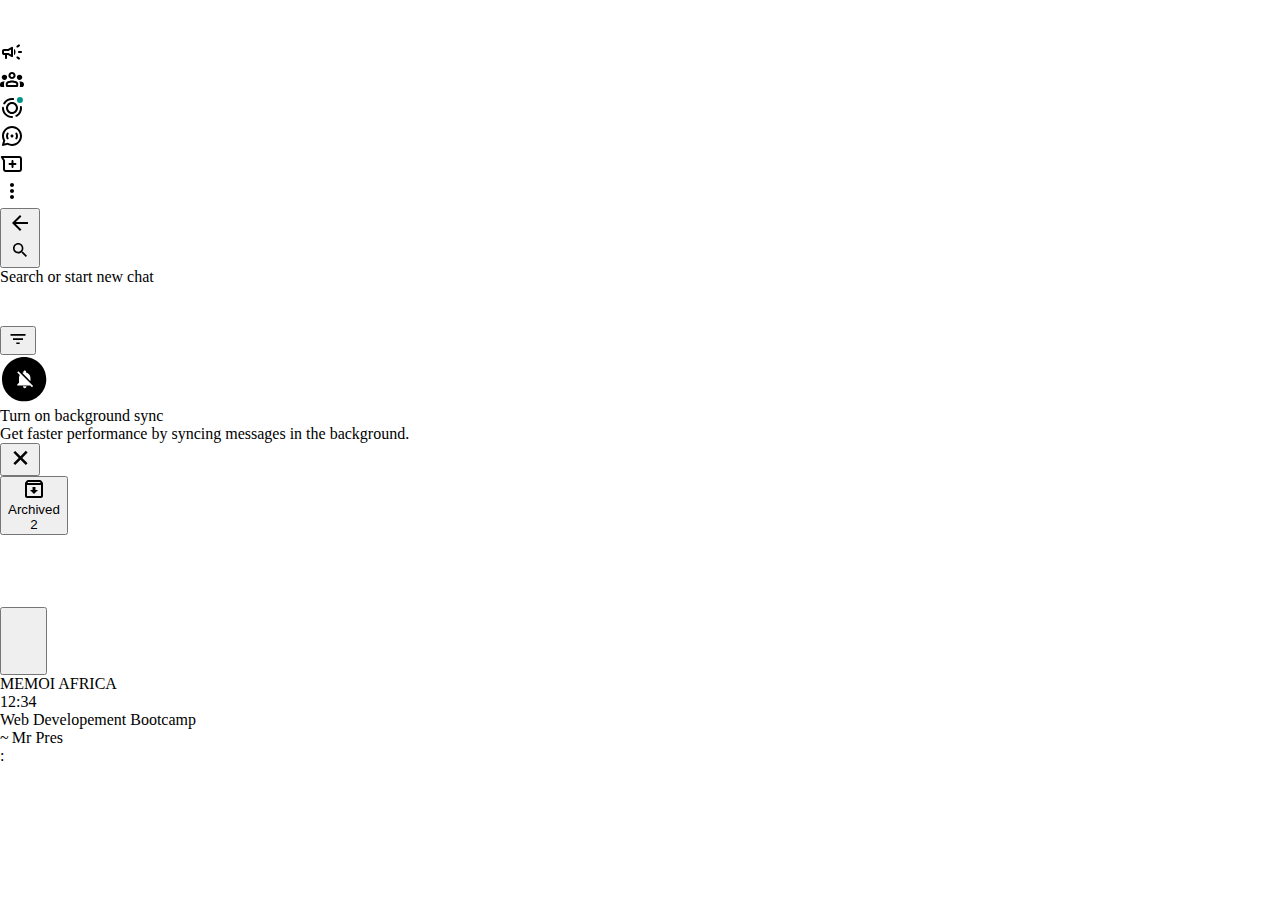
==== WhatsApp.html @ ac84c06e "Add files via upload" ====
<!DOCTYPE html>
<!-- saved from url=(0025)https://web.whatsapp.com/ -->
<html class="js serviceworker adownload cssanimations csstransitions webp exiforientation webp-alpha webp-animation webp-lossless wf-loading" dir="LTR" loc="en" lang="en"><head><meta http-equiv="Content-Type" content="text/html; charset=UTF-8"><meta http-equiv="X-UA-Compatible" content="IE=edge,chrome=1"><title>WhatsApp</title><meta name="viewport" content="width=device-width"><meta name="google" content="notranslate"><meta name="format-detection" content="telephone=no"><meta name="description" content="Quickly send and receive WhatsApp messages right from your computer."><meta name="og:description" content="Quickly send and receive WhatsApp messages right from your computer."><meta name="og:url" content="https://web.whatsapp.com/"><meta name="og:title" content="WhatsApp Web"><meta name="og:image" content="https://static.facebook.com/images/whatsapp/www/whatsapp-promo.png"><link rel="apple-touch-icon" sizes="192x192" href="https://web.whatsapp.com/apple-touch-icon.png" type="image/png"><meta name="theme-color" content="#111b21" media="(prefers-color-scheme: dark)"><meta name="theme-color" content="#f0f2f5"><link id="whatsapp-pwa-manifest-link" rel="manifest" href="https://web.whatsapp.com/manifest.json" crossorigin="use-credentials"><style>#initial_startup{--startup-background:#f0f2f5;--startup-background-rgb:240,242,245;--startup-icon:#bbc5cb;--secondary-lighter:#8696a0;--primary-title:#41525d;--progress-primary:#00c298;--progress-background:#e9edef}.dark #initial_startup{--startup-background:#111b21;--startup-background-rgb:17,27,33;--startup-icon:#676f73;--primary-title:rgba(233, 237, 239, 0.88);--secondary-lighter:#667781;--progress-primary:#0b846d;--progress-background:#233138}#app,body,html{width:100%;height:100%;padding:0;margin:0;overflow:hidden}#app{position:absolute;top:0;left:0}#initial_startup{position:fixed;top:0;left:0;display:flex;flex-direction:column;align-items:center;justify-content:center;width:100%;height:100%;user-select:none;background-color:var(--startup-background)}#initial_startup .graphic{margin-top:-40px;color:var(--startup-icon)}#initial_startup .graphic .resume-logo{transform:translateX(calc(50% - 52px / 2))}#initial_startup .graphic::after{position:relative;top:-100%;left:calc(50% - 72px * 2 - 72px / 2);display:block;width:calc(72px * 3);height:100%;content:'';background:linear-gradient(to right,rgba(var(--startup-background-rgb),.5) 0,rgba(var(--startup-background-rgb),.5) 33.33%,rgba(var(--startup-background-rgb),0) 44.1%,rgba(var(--startup-background-rgb),0) 55.8%,rgba(var(--startup-background-rgb),.5) 66.66%,rgba(var(--startup-background-rgb),.5) 100%);opacity:1;animation:shimmer 1.5s linear .6s infinite}html[dir=rtl] #initial_startup .graphic::after{animation-direction:reverse}@keyframes shimmer{from{left:calc(50% - 72px * 2 - 72px / 2)}to{left:calc(50% - 72px / 2)}}#initial_startup .progress{position:relative;width:420px;height:3px;margin-top:40px}#initial_startup .progress progress{vertical-align:top}#initial_startup .main{margin-top:40px;font-size:17px;color:var(--primary-title)}#initial_startup .secondary{margin-top:12px;font-size:14px;color:var(--secondary-lighter)}#initial_startup .secondary span{display:inline-block;margin-bottom:2px;vertical-align:middle}progress{-webkit-appearance:none;appearance:none;width:100%;height:3px;margin:0;color:var(--progress-primary);background-color:var(--progress-background);border:none}progress[value]::-webkit-progress-bar{background-color:var(--progress-background)}progress[value]::-moz-progress-bar,progress[value]::-webkit-progress-value{background-color:var(--progress-primary);transition:width .45s ease}</style><link href="./WhatsApp_files/stylex-f0601c57714fe972a8c4d2c2562f8082.css" rel="stylesheet"><link href="./WhatsApp_files/app-6113f1562d101247269b.css" rel="stylesheet"><link rel="stylesheet" type="text/css" href="./WhatsApp_files/main.55e7c0253d9fc97cf84d.css"><style id="asset-style" type="text/css"></style><link rel="stylesheet" type="text/css" href="./WhatsApp_files/lazy_loaded_high_priority_components.cf3b2b2022924e355ee2.css"><link rel="stylesheet" type="text/css" href="./WhatsApp_files/lazy_loaded_low_priority_components.2ba7294e3d2cfb9c348a.css"><style>@font-face {font-family:"Noto-Emoji"; src:url("/noto_emoji_regular_74a68c7003890e207589ea43dc7572ca.ttf") format("truetype");}</style><link id="favicon" rel="shortcut icon" type="image/png" href="https://web.whatsapp.com/img/favicon_c5088e888c97ad440a61d247596f88e5.png" src="/img/favicon_c5088e888c97ad440a61d247596f88e5.png"></head><body class="web dark"><script data-binary-transparency-hash-key="inline-js-d11c72a06542fc3b43af600028cf0f996e4b9b178dfa047e18730efaf74aab0b">try{var systemThemeDark,theme=window.localStorage.getItem("theme"),systemThemeMode=window.localStorage.getItem("system-theme-mode");if(("true"===systemThemeMode||!theme)&&window.matchMedia){var systemTheme=window.matchMedia("(prefers-color-scheme: dark)");systemThemeDark=systemTheme&&systemTheme.matches}var darkTheme='"dark"'===theme||Boolean(systemThemeDark);darkTheme&&document.body.classList.add("dark")}catch(e){}</script><div id="app"><div class="_1Fm4m _1h2dM app-wrapper-web font-fix os-win _13Dep"><div id="wa-popovers-bucket"></div><span class=""></span><span class=""></span><span class=""></span><span class=""></span><span class=""></span><span class=""></span><div tabindex="-1" class="two _1jJ70"><div class="snyj76hw an6tjemt jbm6vef4 bbl9m3t3 ora14ekb nv3qcefw"></div><div class="_2QgSC"><div class="_2Ts6i _3RGKj _318SY"><span class="lhggkp7q qq0sjtgm ebjesfe0 jxacihee tkdu00h0"></span></div><div class="_2Ts6i _2xAQV"><span class="lhggkp7q qq0sjtgm ebjesfe0 jxacihee tkdu00h0"></span></div></div><div class="_2Ts6i _3RGKj"><header class="g0rxnol2 ercejckq cm280p3y p357zi0d gndfcl4n kcgo1i74 ln8gz9je e8h85j61 emrlamx0 aiput80m lyvj5e2u l9g3jx6n f6ipylw5"><div class="_3WByx"><div data-tab="2" tabindex="-1" role="button" aria-label="profile photo" class="g0rxnol2 g9p5wyxn i0tg5vk9 aoogvgrq o2zu3hjb" style="height: 40px; width: 40px; cursor: pointer;"><img src="./WhatsApp_files/file.enc" alt="" draggable="false" class="g0rxnol2 f804f6gw ln8gz9je ppled2lx gfz4du6o r7fjleex g9p5wyxn i0tg5vk9 aoogvgrq o2zu3hjb jpthtbts lyqpd7li bs7a17vp csshhazd _11JPr" tabindex="-1" style="visibility: visible;"></div></div><div class="_604FD"><div class="_1sPvB _2XdMx"><span class=""><div class="_3NdAd" style="transform: scale(1); opacity: 1;"><div class="_3OtEr"><div aria-disabled="false" role="button" tabindex="0" class="_3ndVb fbgy3m38 ft2m32mm oq31bsqd nu34rnf1" data-tab="2" title="Advertise on Facebook" aria-label="Advertise on Facebook"><span data-icon="business-advertise-outline" class=""><svg viewBox="0 0 24 24" height="24" width="24" preserveAspectRatio="xMidYMid meet" class="" fill="none"><title>business-advertise-outline</title><path d="M19 13C18.7167 13 18.4792 12.9042 18.2875 12.7125C18.0958 12.5208 18 12.2833 18 12C18 11.7167 18.0958 11.4792 18.2875 11.2875C18.4792 11.0958 18.7167 11 19 11H21C21.2833 11 21.5208 11.0958 21.7125 11.2875C21.9042 11.4792 22 11.7167 22 12C22 12.2833 21.9042 12.5208 21.7125 12.7125C21.5208 12.9042 21.2833 13 21 13H19ZM18.4 19.4L16.8 18.2C16.5667 18.0333 16.4333 17.8167 16.4 17.55C16.3667 17.2833 16.4333 17.0333 16.6 16.8C16.7667 16.5667 16.9833 16.4333 17.25 16.4C17.5167 16.3667 17.7667 16.4333 18 16.6L19.6 17.8C19.8333 17.9667 19.9667 18.1833 20 18.45C20.0333 18.7167 19.9667 18.9667 19.8 19.2C19.6333 19.4333 19.4167 19.5667 19.15 19.6C18.8833 19.6333 18.6333 19.5667 18.4 19.4ZM18 7.4C17.7667 7.56666 17.5167 7.63333 17.25 7.6C16.9833 7.56666 16.7667 7.43333 16.6 7.2C16.4333 6.96666 16.3667 6.71666 16.4 6.45C16.4333 6.18333 16.5667 5.96666 16.8 5.8L18.4 4.6C18.6333 4.43333 18.8833 4.36666 19.15 4.4C19.4167 4.43333 19.6333 4.56666 19.8 4.8C19.9667 5.03333 20.0333 5.28333 20 5.55C19.9667 5.81666 19.8333 6.03333 19.6 6.2L18 7.4ZM6 19C5.44772 19 5 18.5523 5 18V15H4C3.45 15 2.97917 14.8042 2.5875 14.4125C2.19583 14.0208 2 13.55 2 13V11C2 10.45 2.19583 9.97916 2.5875 9.5875C2.97917 9.19583 3.45 9 4 9H8L11.475 6.9C11.8083 6.7 12.1458 6.7 12.4875 6.9C12.8292 7.1 13 7.39166 13 7.775V16.225C13 16.6083 12.8292 16.9 12.4875 17.1C12.1458 17.3 11.8083 17.3 11.475 17.1L8 15H7V18C7 18.5523 6.55228 19 6 19V19ZM14 15.35V8.65C14.45 9.05 14.8125 9.5375 15.0875 10.1125C15.3625 10.6875 15.5 11.3167 15.5 12C15.5 12.6833 15.3625 13.3125 15.0875 13.8875C14.8125 14.4625 14.45 14.95 14 15.35ZM11 14.45V9.55L8.55 11H4V13H8.55L11 14.45Z" fill="currentColor"></path></svg></span></div><span class=""></span></div></div><div class="i8zz5kbb _3OtEr rOo0o"><div aria-disabled="false" role="button" tabindex="0" class="_3ndVb fbgy3m38 ft2m32mm oq31bsqd nu34rnf1" data-tab="2" title="Communities" aria-label="Communities"><span data-icon="community-outline" class=""><svg viewBox="0 0 24 24" height="24" width="24" preserveAspectRatio="xMidYMid meet" class="" fill="none"><title>community-outline</title><path fill-rule="evenodd" clip-rule="evenodd" d="M6.37092 18.6728C6.22765 18.5403 6.10431 18.3762 6.00888 18.1973C5.88011 17.9559 5.80217 17.6876 5.79472 17.4335C5.77992 16.9291 5.75694 15.9341 5.81691 15.4918C5.84367 15.2944 5.89021 15.111 5.95079 14.9421C6.02312 14.7405 6.11792 14.5597 6.22835 14.3977C6.44698 14.077 6.72688 13.8296 7.01486 13.6386C7.04895 13.616 7.08314 13.5941 7.11736 13.5731C7.57933 13.2888 8.09602 13.1117 8.52831 12.9865C8.90306 12.878 9.34961 12.7693 9.85702 12.6823C10.485 12.5746 11.2062 12.5001 12 12.5001C12.7937 12.5001 13.5149 12.5746 14.1429 12.6823C14.6503 12.7693 15.0969 12.878 15.4716 12.9865C15.9039 13.1117 16.4206 13.2888 16.8826 13.5731C16.9168 13.5941 16.951 13.616 16.9851 13.6386C17.2731 13.8296 17.553 14.077 17.7716 14.3977C17.882 14.5597 17.9768 14.7405 18.0492 14.9421C18.1097 15.111 18.1563 15.2944 18.183 15.4918C18.243 15.9341 18.22 16.9291 18.2052 17.4335C18.1978 17.6876 18.1198 17.9559 17.9911 18.1973C17.8956 18.3762 17.7723 18.5403 17.629 18.6729C17.4138 18.872 17.1536 19 16.8756 19H7.12434C6.84632 19 6.58614 18.872 6.37092 18.6728ZM19.9606 15.4041C20.0099 15.9938 20.0031 16.2628 19.992 17C19.9887 17.22 19.985 17.3926 19.9822 17.4856C19.9692 17.9298 19.8643 18.6252 19.6869 19H22.6608C23.3769 19 23.9744 17.1535 23.9908 16.4244C24 16.0153 24.0117 16.2932 23.9736 15.9559C23.8921 15.2339 23.4788 14.7098 23.0245 14.3596C22.5875 14.0227 22.0691 13.8088 21.6087 13.6766C21.6029 13.675 21.5972 13.6733 21.5915 13.6717C21.5881 13.6707 21.5847 13.6698 21.5813 13.6688C21.5228 13.6524 21.4627 13.6362 21.401 13.6205C20.8883 13.49 20.2632 13.389 19.5555 13.389C19.5378 13.389 19.52 13.3891 19.5023 13.3892C19.4137 13.3898 19.3264 13.392 19.2405 13.3957C19.355 13.5637 19.4612 13.7454 19.5555 13.942C19.5647 13.9611 19.5738 13.9805 19.5828 13.9999C19.6332 14.1094 19.68 14.2234 19.7226 14.342C19.8237 14.6239 19.9007 14.9282 19.9447 15.253C19.9506 15.2963 19.9559 15.347 19.9606 15.4041ZM17.9339 11.4492C18.2894 11.7225 18.7156 11.9081 19.1802 11.9737C19.3028 11.991 19.4281 12 19.5555 12C20.1263 12 20.6553 11.8201 21.089 11.5141C21.7744 11.0305 22.2222 10.2319 22.2222 9.33C22.2222 7.85724 21.0283 6.67 19.5555 6.67C18.7591 6.67 18.0441 7.01722 17.5555 7.56905C17.1406 8.03762 16.8889 8.65371 16.8889 9.33C16.8889 9.57007 16.9206 9.80282 16.9801 10.0243C17.1343 10.5986 17.4753 11.0968 17.9339 11.4492ZM14.8977 9.61901C14.9641 9.52593 15.0262 9.42949 15.0835 9.33C15.3838 8.80927 15.5555 8.20499 15.5555 7.56C15.5555 7.36964 15.5406 7.18272 15.5117 7.00038C15.2434 5.30182 13.7733 4 12 4C10.2267 4 8.75657 5.30182 8.4882 7.00038C8.45939 7.18272 8.44443 7.36964 8.44443 7.56C8.44443 8.20499 8.61617 8.80927 8.91642 9.33C8.97378 9.42949 9.03584 9.52593 9.10229 9.61901C9.38894 10.0206 9.75728 10.3599 10.1831 10.6129C10.7148 10.9287 11.3362 11.11 12 11.11C12.6638 11.11 13.2851 10.9287 13.8168 10.6129C14.2427 10.3599 14.611 10.0206 14.8977 9.61901ZM7.01988 10.0243C7.07937 9.80282 7.1111 9.57007 7.1111 9.33C7.1111 8.65371 6.85934 8.03762 6.44443 7.56905C5.95581 7.01722 5.2409 6.67 4.44444 6.67C2.97168 6.67 1.77777 7.85724 1.77777 9.33C1.77777 10.2319 2.22555 11.0305 2.91093 11.5141C3.34469 11.8201 3.87362 12 4.44444 12C4.5718 12 4.6971 11.991 4.8197 11.9737C5.28435 11.9081 5.71054 11.7225 6.06606 11.4492C6.52463 11.0967 6.86561 10.5985 7.01988 10.0243ZM2.599 13.6205C2.53726 13.6362 2.47715 13.6524 2.41872 13.6688C2.41531 13.6698 2.41189 13.6707 2.40848 13.6717C2.40276 13.6733 2.39702 13.675 2.39128 13.6766C1.9309 13.8088 1.41245 14.0227 0.975466 14.3596C0.521192 14.7098 0.107939 15.2339 0.0263682 15.9559C-0.0117388 16.2932 2.95136e-05 17.0153 0.00922726 17.4244C0.0256195 18.1535 0.623061 19 1.33916 19H4.31303C4.13562 18.6252 4.03074 17.9298 4.01771 17.4856C4.01498 17.3926 4.01127 17.22 4.00795 17C3.99682 16.2628 3.99008 15.9938 4.03932 15.4041C4.04409 15.347 4.04938 15.2963 4.05525 15.253C4.09928 14.9282 4.17628 14.6239 4.27738 14.342C4.31992 14.2234 4.36671 14.1094 4.41718 13.9999C4.42615 13.9805 4.43524 13.9612 4.44444 13.942C4.53872 13.7454 4.64492 13.5636 4.7595 13.3957C4.67357 13.392 4.58626 13.3898 4.49762 13.3892C4.47995 13.3891 4.46224 13.389 4.44446 13.389C3.73676 13.389 3.11171 13.49 2.599 13.6205ZM12 14.5001C10.7893 14.5001 9.78078 14.706 9.08457 14.9076C8.70827 15.0166 8.39668 15.1342 8.16548 15.2764C7.94245 15.4137 7.86482 15.5296 7.83338 15.6173C7.81839 15.6591 7.80612 15.7064 7.79878 15.7605C7.79943 15.7557 7.7992 15.7596 7.7984 15.7735C7.79628 15.8102 7.79017 15.9159 7.78551 16.1142C7.77998 16.3491 7.77773 16.6382 7.77778 16.9391C7.77784 17.3256 7.78168 16.7121 7.78618 17H16.2138C16.2183 16.7121 16.2221 17.3256 16.2222 16.9391C16.2222 16.6383 16.22 16.3491 16.2144 16.1142C16.2098 15.9159 16.2037 15.8101 16.2016 15.7735C16.2007 15.7596 16.2005 15.7557 16.2012 15.7605C16.1938 15.7064 16.1816 15.6591 16.1666 15.6173C16.1351 15.5296 16.0575 15.4137 15.8345 15.2764C15.6033 15.1342 15.2917 15.0166 14.9154 14.9076C14.2192 14.706 13.2107 14.5001 12 14.5001ZM12 6C11.1441 6 10.4444 6.69763 10.4444 7.56C10.4444 8.41504 11.1368 9.11 12 9.11C12.8632 9.11 13.5555 8.41504 13.5555 7.56C13.5555 6.69763 12.8558 6 12 6Z" fill="currentColor"></path></svg></span></div><span class=""></span></div><div class="_3OtEr"><div aria-disabled="false" role="button" tabindex="0" class="_3ndVb fbgy3m38 ft2m32mm oq31bsqd nu34rnf1" data-tab="2" title="Status" aria-label="Status"><span data-icon="status-unread-outline" class=""><svg viewBox="0 0 24 24" height="24" width="24" preserveAspectRatio="xMidYMid meet" class="" fill="none"><title>status-unread-outline</title><path fill-rule="evenodd" clip-rule="evenodd" d="M3.71672 8.34119C3.23926 8.06362 3.07722 7.45154 3.35479 6.97407C4.33646 5.28548 5.79114 3.92134 7.53925 3.05006C9.28736 2.17878 11.2524 1.83851 13.1916 2.07126C13.74 2.13707 14.1312 2.63494 14.0654 3.18329C13.9995 3.73164 13.5017 4.12282 12.9533 4.05701C11.4019 3.87081 9.82989 4.14303 8.43141 4.84005C7.03292 5.53708 5.86917 6.62839 5.08384 7.97926C4.80626 8.45672 4.19419 8.61876 3.71672 8.34119Z" fill="currentColor"></path><path fill-rule="evenodd" clip-rule="evenodd" d="M20.8569 10.115C21.4065 10.0604 21.8963 10.4616 21.9509 11.0112C22.144 12.9548 21.7638 14.9125 20.857 16.6424C19.9503 18.3724 18.5567 19.799 16.8485 20.746C16.3655 21.0138 15.7568 20.8393 15.489 20.3563C15.2213 19.8732 15.3957 19.2646 15.8788 18.9968C17.2454 18.2392 18.3602 17.0979 19.0856 15.714C19.811 14.33 20.1152 12.7639 19.9607 11.209C19.9061 10.6594 20.3073 10.1696 20.8569 10.115Z" fill="currentColor"></path><path d="M6.34315 17.6568C7.89977 19.2135 9.93829 19.9945 11.9785 20C12.4928 20.0013 12.9654 20.3306 13.0791 20.8322C13.2105 21.4123 12.8147 21.9846 12.22 21.9976C9.58797 22.0552 6.93751 21.0796 4.92893 19.0711C2.90126 17.0434 1.92639 14.3616 2.00433 11.7049C2.02177 11.1104 2.59704 10.7188 3.17612 10.8546C3.67682 10.9721 4.00256 11.4471 4.00009 11.9614C3.99021 14.0216 4.77123 16.0849 6.34315 17.6568Z" fill="currentColor"></path><circle cx="19.95" cy="4.05005" r="3" fill="#009588"></circle><path fill-rule="evenodd" clip-rule="evenodd" d="M12 16C14.2091 16 16 14.2091 16 12C16 9.79086 14.2091 8 12 8C9.79086 8 8 9.79086 8 12C8 14.2091 9.79086 16 12 16ZM12 18C15.3137 18 18 15.3137 18 12C18 8.68629 15.3137 6 12 6C8.68629 6 6 8.68629 6 12C6 15.3137 8.68629 18 12 18Z" fill="currentColor"></path></svg></span></div><span class=""></span></div><div class="_3OtEr rOo0o"><div aria-disabled="false" role="button" tabindex="0" class="_3ndVb fbgy3m38 ft2m32mm oq31bsqd nu34rnf1" data-tab="2" title="Channels" aria-label="Channels"><span data-icon="newsletter-outline" class=""><svg viewBox="0 0 24 24" height="24" width="24" preserveAspectRatio="xMidYMid meet" class="" fill="none"><title>newsletter-outline</title><path fill-rule="evenodd" clip-rule="evenodd" d="M15.8301 8.63404C16.3081 8.35745 16.9198 8.52076 17.1964 8.9988C17.7077 9.88244 18 10.9086 18 12C18 13.0914 17.7077 14.1176 17.1964 15.0012C16.9198 15.4792 16.3081 15.6425 15.8301 15.366C15.352 15.0894 15.1887 14.4776 15.4653 13.9996C15.8052 13.4122 16 12.7304 16 12C16 11.2696 15.8052 10.5878 15.4653 10.0004C15.1887 9.52237 15.352 8.91063 15.8301 8.63404ZM8.16995 8.63404C8.64798 8.91063 8.81129 9.52237 8.5347 10.0004C8.19484 10.5878 8 11.2696 8 12C8 12.7304 8.19484 13.4122 8.5347 13.9996C8.81129 14.4776 8.64798 15.0894 8.16995 15.366C7.69191 15.6425 7.08017 15.4792 6.80358 15.0012C6.29231 14.1176 6 13.0914 6 12C6 10.9086 6.29231 9.88244 6.80358 8.9988C7.08017 8.52076 7.69191 8.35745 8.16995 8.63404Z" fill="currentColor"></path><path d="M13.5 12C13.5 12.8284 12.8284 13.5 12 13.5C11.1716 13.5 10.5 12.8284 10.5 12C10.5 11.1716 11.1716 10.5 12 10.5C12.8284 10.5 13.5 11.1716 13.5 12Z" fill="currentColor"></path><path fill-rule="evenodd" clip-rule="evenodd" d="M5.33243 16.4826L5.09622 17.2728C4.86428 18.0487 4.62086 18.8707 4.41748 19.5825C5.12931 19.3791 5.95126 19.1357 6.72722 18.9038L7.51743 18.6676L8.24444 19.057C9.36447 19.6571 10.6412 20 12 20C16.4154 20 20 16.4154 20 12C20 7.58457 16.4154 4 12 4C7.58457 4 4 7.58457 4 12C4 13.3588 4.34295 14.6355 4.94296 15.7556L5.33243 16.4826ZM3.18 16.7C2.63 18.54 2 20.69 2 21C2 21.55 2.45 22 3 22C3.31 22 5.46 21.37 7.3 20.82C8.7 21.57 10.3 22 12 22C17.52 22 22 17.52 22 12C22 6.48 17.52 2 12 2C6.48 2 2 6.48 2 12C2 13.7 2.43 15.3 3.18 16.7Z" fill="currentColor"></path></svg></span></div><span class=""></span></div><div class="_3OtEr"><div aria-disabled="false" role="button" tabindex="0" class="_3ndVb fbgy3m38 ft2m32mm oq31bsqd nu34rnf1" data-tab="2" title="New chat" aria-label="New chat"><span data-icon="new-chat-outline" class=""><svg viewBox="0 0 24 24" height="24" width="24" preserveAspectRatio="xMidYMid meet" class="" fill="none"><title>new-chat-outline</title><path d="M9.53277 12.9911H11.5086V14.9671C11.5086 15.3999 11.7634 15.8175 12.1762 15.9488C12.8608 16.1661 13.4909 15.6613 13.4909 15.009V12.9911H15.4672C15.9005 12.9911 16.3181 12.7358 16.449 12.3226C16.6659 11.6381 16.1606 11.0089 15.5086 11.0089H13.4909V9.03332C13.4909 8.60007 13.2361 8.18252 12.8233 8.05119C12.1391 7.83391 11.5086 8.33872 11.5086 8.991V11.0089H9.49088C8.83941 11.0089 8.33411 11.6381 8.55097 12.3226C8.68144 12.7358 9.09947 12.9911 9.53277 12.9911Z" fill="currentColor"></path><path fill-rule="evenodd" clip-rule="evenodd" d="M0.944298 5.52617L2.99998 8.84848V17.3333C2.99998 18.8061 4.19389 20 5.66665 20H19.3333C20.8061 20 22 18.8061 22 17.3333V6.66667C22 5.19391 20.8061 4 19.3333 4H1.79468C1.01126 4 0.532088 4.85997 0.944298 5.52617ZM4.99998 8.27977V17.3333C4.99998 17.7015 5.29845 18 5.66665 18H19.3333C19.7015 18 20 17.7015 20 17.3333V6.66667C20 6.29848 19.7015 6 19.3333 6H3.58937L4.99998 8.27977Z" fill="currentColor"></path></svg></span></div><span class=""></span></div><span></span><div class="_3OtEr"><div aria-disabled="false" role="button" tabindex="0" class="_3ndVb fbgy3m38 ft2m32mm oq31bsqd nu34rnf1" data-tab="2" title="Menu" aria-label="Menu"><span data-icon="menu" class=""><svg viewBox="0 0 24 24" height="24" width="24" preserveAspectRatio="xMidYMid meet" class="" version="1.1" x="0px" y="0px" enable-background="new 0 0 24 24"><title>menu</title><path fill="currentColor" d="M12,7c1.104,0,2-0.896,2-2c0-1.105-0.895-2-2-2c-1.104,0-2,0.894-2,2 C10,6.105,10.895,7,12,7z M12,9c-1.104,0-2,0.894-2,2c0,1.104,0.895,2,2,2c1.104,0,2-0.896,2-2C13.999,9.895,13.104,9,12,9z M12,15 c-1.104,0-2,0.894-2,2c0,1.104,0.895,2,2,2c1.104,0,2-0.896,2-2C13.999,15.894,13.104,15,12,15z"></path></svg></span></div><span class=""></span></div></span></div></div></header><div id="side" class="k8VZe"><div tabindex="-1" class="_3gYev"><div class="_1s7Pa _3wQ5i o7fBL"><div></div><div class="_1EUay"><button class="opCKJ _28iyj" aria-label="Search or start new chat" tabindex="-1"><div class="_3xdht _2hW8J"><span data-icon="back" class=""><svg viewBox="0 0 24 24" height="24" width="24" preserveAspectRatio="xMidYMid meet" class="" version="1.1" x="0px" y="0px" enable-background="new 0 0 24 24"><title>back</title><path fill="currentColor" d="M12,4l1.4,1.4L7.8,11H20v2H7.8l5.6,5.6L12,20l-8-8L12,4z"></path></svg></span></div><div class="_3xdht _1ZD3q"><span data-icon="search" class=""><svg viewBox="0 0 24 24" height="24" width="24" preserveAspectRatio="xMidYMid meet" class="" version="1.1" x="0px" y="0px" enable-background="new 0 0 24 24"><title>search</title><path fill="currentColor" d="M15.009,13.805h-0.636l-0.22-0.219c0.781-0.911,1.256-2.092,1.256-3.386 c0-2.876-2.332-5.207-5.207-5.207c-2.876,0-5.208,2.331-5.208,5.207s2.331,5.208,5.208,5.208c1.293,0,2.474-0.474,3.385-1.255 l0.221,0.22v0.635l4.004,3.999l1.194-1.195L15.009,13.805z M10.201,13.805c-1.991,0-3.605-1.614-3.605-3.605 s1.614-3.605,3.605-3.605s3.605,1.614,3.605,3.605S12.192,13.805,10.201,13.805z"></path></svg></span></div></button><span class=""></span><div class="_3sHED">Search or start new chat</div><div class="_2vDPL"><div class="g0rxnol2 ln8gz9je lexical-rich-text-input"><div class="to2l77zo gfz4du6o ag5g9lrv bze30y65 kao4egtt qh0vvdkp" contenteditable="true" role="textbox" title="Search input textbox" tabindex="3" data-tab="3" data-lexical-editor="true" style="min-height: 1.47em; user-select: text; white-space: pre-wrap; word-break: break-word;"><p class="selectable-text copyable-text iq0m558w g0rxnol2"><br></p></div><div class="lhggkp7q qq0sjtgm jxacihee c3x5l3r8 b9fczbqn t35qvd06 m62443ks rkxvyd19 c5h0bzs2 bze30y65 kao4egtt"></div></div></div></div><button data-tab="4" aria-label="Chat filters menu" aria-pressed="false" title="Chat filters menu" class="tt8xd2xn bugiwsl0 mpdn4nr2 fooq7fky"><div class="tvf2evcx m0h2a7mj lb5m6g5c j7l1k36l ktfrpxia nu7pwgvd p357zi0d dnb887gk gjuq5ydh i2cterl7 ac2vgrno sap93d0t gndfcl4n ekdr8vow dhq51u3o s4k44ver g9p5wyxn i0tg5vk9 aoogvgrq o2zu3hjb"><span data-icon="filter" class=""><svg viewBox="0 0 24 24" height="20" width="20" preserveAspectRatio="xMidYMid meet" class="" version="1.1" x="0px" y="0px" enable-background="new 0 0 24 24"><title>filter</title><path fill="currentColor" d="M10,18.1h4v-2h-4V18.1z M3,6.1v2h18v-2H3z M6,13.1h12v-2H6V13.1z"></path></svg></span></div></button></div></div><span class="p357zi0d tvf2evcx oq44ahr5 lb5m6g5c f8m0rgwh"><div class="_29b-Q"><div class="TgwV9 _1G0tJ"><div class="_1JKq0 _2VXQj"><span data-icon="alert-notification" class=""><svg viewBox="0 0 48 48" height="48" width="48" preserveAspectRatio="xMidYMid meet" class="" version="1.1" x="0px" y="0px" enable-background="new 0 0 48 48"><title>alert-notification</title><path fill="currentColor" d="M24.154,2C11.919,2,2,11.924,2,24.165S11.919,46.33,24.154,46.33 s22.154-9.924,22.154-22.165S36.389,2,24.154,2z M23.41,17.428V16.81c0-0.706,0.618-1.324,1.324-1.324s1.323,0.618,1.323,1.324 v0.618c2.559,0.618,4.412,2.823,4.412,5.559v3.176l-8.294-8.294C22.527,17.692,22.969,17.516,23.41,17.428z M24.733,33.134 c-0.971,0-1.765-0.794-1.765-1.765h3.529C26.498,32.34,25.704,33.134,24.733,33.134z M31.969,32.251l-1.765-1.765H17.233v-0.882 l1.765-1.765v-4.853c0-1.059,0.265-2.029,0.794-2.912l-2.559-2.559l1.147-1.147l14.735,14.736L31.969,32.251z"></path></svg></span></div><div class="_24ZNO _2VXQj"><div class="_2N9vK">Turn on background sync</div><div class="_2U-4i">Get faster performance by syncing messages in the background.</div></div><div class="_3yqNA"><button class="i5tg98hk f9ovudaz przvwfww gx1rr48f shdiholb phqmzxqs gtscxtjd ajgl1lbb thr4l2wc fl2x09zf r2wk4q3o nnij903c lr2nq6lc _3OAYm" tabindex="0" type="button" aria-label="Close"><span data-icon="x" class=""><svg viewBox="0 0 24 24" height="24" width="24" preserveAspectRatio="xMidYMid meet" class="" fill="currentColor" enable-background="new 0 0 24 24"><title>x</title><path d="M19.6004 17.2L14.3004 11.9L19.6004 6.60005L17.8004 4.80005L12.5004 10.2L7.20039 4.90005L5.40039 6.60005L10.7004 11.9L5.40039 17.2L7.20039 19L12.5004 13.7L17.8004 19L19.6004 17.2Z"></path></svg></span></button></div></div></div></span><span class=""></span><div class="g0rxnol2 _3fGK2" id="pane-side"><button data-tab="4" class="oq44ahr5" aria-label="Archived "><div class="_199zF _1LWrV"><div class="_1AHcd"><div class="_13jwn"><div class="tvf2evcx m0h2a7mj lb5m6g5c j7l1k36l ktfrpxia nu7pwgvd p357zi0d dnb887gk gjuq5ydh i2cterl7 ac2vgrno sap93d0t gndfcl4n l6t7omx4 m9cuq9eq kv0r5hzt"><span data-icon="archived" class=""><svg viewBox="0 0 20 20" height="20" width="20" preserveAspectRatio="xMidYMid meet" class="" fill="none"><title>archived</title><path d="M18.54 3.23L17.15 1.55C16.88 1.21 16.47 1 16 1H4C3.53 1 3.12 1.21 2.84 1.55L1.46 3.23C1.17 3.57 1 4.02 1 4.5V17C1 18.1 1.9 19 3 19H17C18.1 19 19 18.1 19 17V4.5C19 4.02 18.83 3.57 18.54 3.23ZM4.24 3H15.76L16.57 3.97H3.44L4.24 3ZM3 17V6H17V17H3ZM11.45 8H8.55V11H6L10 15L14 11H11.45V8Z" fill="currentColor"></path></svg></span></div></div></div><div class="_8nE1Y"><div role="group" class="y_sn4"><div class="_21S-L">Archived</div></div></div><div class="_8nE1Y _2GJfO"><div class="l7jjieqr om6y7gxh"><span class="l7jjieqr cfzgl7ar ei5e7seu h0viaqh7 tpmajp1w c0uhu3dl riy2oczp dsh4tgtl sy6s5v3r gz7w46tb io08vzmp qfejxiq4 fewfhwl7 thr4l2wc ap18qm3b ikwl5qvt j90th5db aumms1qt" aria-label="2 unread messages">2</span></div></div></div></button><div class="ln8gz9je ihvf49ua"><div class="cm280p3y kanlod6e kozhillt i86xphuw"></div></div><div tabindex="-1" class="" data-tab="4"><div tabindex="-1"><div aria-label="Chat list" class="o9i7y497 g0rxnol2 gfz4du6o r7fjleex" role="grid" aria-rowcount="29" style="height: 2145px;"><div class="lhggkp7q ln8gz9je rx9719la" role="listitem" style="z-index: 28; transition: transform 200ms ease-in-out 0s; height: 91px; transform: translateY(72px);"><div class="g0rxnol2"><div tabindex="-1" class="" aria-selected="false" role="row"><div class="_199zF _3j691 _3XKqC"><div class="_1AHcd"><div class="_13jwn"><button class="i5tg98hk f9ovudaz przvwfww gx1rr48f shdiholb phqmzxqs gtscxtjd ajgl1lbb thr4l2wc fl2x09zf r2wk4q3o nnij903c lr2nq6lc g0rxnol2 p357zi0d sap93d0t nfc7olq2 brqbuz94" tabindex="0" title="Other subgroups" type="button"><div class="g0rxnol2 bi2mdrpt hsk1pqkj e3yfz9gx a0vc5f8u li9elm96" style="height: 31px; width: 31px;"><img src="./WhatsApp_files/file(1).enc" alt="" draggable="false" class="g0rxnol2 f804f6gw ln8gz9je ppled2lx gfz4du6o r7fjleex bi2mdrpt hsk1pqkj e3yfz9gx a0vc5f8u jpthtbts lyqpd7li bs7a17vp csshhazd li9elm96 _11JPr" tabindex="-1" style="visibility: visible;"></div><div class="lhggkp7q h34337f5 a70a3vn1"><div class="g0rxnol2 g9p5wyxn i0tg5vk9 aoogvgrq o2zu3hjb i6gbimu6 lx1gz5yq laqho14n q9govbbe" style="height: 31px; width: 31px;"><img src="./WhatsApp_files/file(2).enc" alt="" draggable="false" class="g0rxnol2 f804f6gw ln8gz9je ppled2lx gfz4du6o r7fjleex g9p5wyxn i0tg5vk9 aoogvgrq o2zu3hjb jpthtbts lyqpd7li bs7a17vp csshhazd _11JPr" tabindex="-1" style="visibility: visible;"></div></div></button></div></div><div class="_8nE1Y"><div class="Eh_7u"><span dir="auto" title="MEMOI AFRICA" aria-label="" class="ggj6brxn gfz4du6o r7fjleex g0rxnol2 lhj4utae le5p0ye3 l7jjieqr _11JPr" style="min-height: 0px;">MEMOI AFRICA</span><div class="Dvjym"><span class="aprpv14t">12:34</span></div></div><div role="gridcell" aria-colindex="2" class="y_sn4"><div class="_21S-L"><span dir="auto" title="Web Developement Bootcamp" aria-label="" class="ggj6brxn gfz4du6o r7fjleex g0rxnol2 lhj4utae le5p0ye3 l7jjieqr _11JPr" style="min-height: 0px;">Web Developement Bootcamp</span><div role="gridcell" aria-colindex="1" class="Dvjym"><span class=""></span><span class=""></span><span class=""></span></div></div></div><div class="_2KKXC"><div class="vQ0w7"><span class="p357zi0d r15c9g6i" title="‪🤫🤫🤫🤫‬"><div class="Mk0Bp _30scZ"><span dir="auto" aria-label="Maybe Mr Pres" class="l7jjieqr _11JPr" style="min-height: 0px;">~ Mr Pres</span></div><span>:&nbsp;</span><span dir="auto" aria-label="" class="ggj6brxn gfz4du6o r7fjleex g0rxnol2 lhj4utae le5p0ye3 l7jjieqr _11JPr" style="min-height: 0px;"><img crossorigin="anonymous" src="[data-uri]" alt="🤫" draggable="false" class="b99 emoji wa _11JPr" tabindex="-1" style="background-position: -20px -60px;"><img crossorigin="anonymous" src="[data-uri]" alt="🤫" draggable="false" class="b99 emoji wa _11JPr" tabindex="-1" style="background-position: -20px -60px;"><img crossorigin="anonymous" src="[data-uri]" alt="🤫" draggable="false" class="b99 emoji wa _11JPr" tabindex="-1" style="background-position: -20px -60px;"><img crossorigin="anonymous" src="[data-uri]" alt="🤫" draggable="false" class="b99 emoji wa _11JPr" tabindex="-1" style="background-position: -20px -60px;"></span></span></div></div></div></div></div></div></div><div class="lhggkp7q ln8gz9je rx9719la" role="listitem" style="z-index: 27; transition: none 0s ease 0s; height: 72px; transform: translateY(777px);"><div class="g0rxnol2"><div tabindex="-1" class="" aria-selected="false" role="row"><div class="_199zF _3j691"><div class="_1AHcd"><div class="_13jwn"><div><div class="g0rxnol2 g9p5wyxn i0tg5vk9 aoogvgrq o2zu3hjb" style="height: 49px; width: 49px;"><img src="./WhatsApp_files/file(3).enc" alt="" draggable="false" class="g0rxnol2 f804f6gw ln8gz9je ppled2lx gfz4du6o r7fjleex g9p5wyxn i0tg5vk9 aoogvgrq o2zu3hjb jpthtbts lyqpd7li bs7a17vp csshhazd _11JPr" tabindex="-1" style="visibility: visible;"></div></div></div></div><div class="_8nE1Y"><div role="gridcell" aria-colindex="2" class="y_sn4"><div class="_21S-L"><div class="Mk0Bp _30scZ"><span dir="auto" title="," aria-label="" class="ggj6brxn gfz4du6o r7fjleex g0rxnol2 lhj4utae le5p0ye3 l7jjieqr _11JPr" style="min-height: 0px;">,</span></div></div><div class="Dvjym"><span class="aprpv14t">Thursday</span></div></div><div class="_2KKXC"><div class="vQ0w7"><span class="p357zi0d r15c9g6i" title="‪You unblocked this contact‬"><span dir="auto" aria-label="" class="ggj6brxn gfz4du6o r7fjleex g0rxnol2 lhj4utae le5p0ye3 l7jjieqr _11JPr" style="min-height: 0px;">You unblocked this contact</span></span></div><div role="gridcell" aria-colindex="1" class="Dvjym"><span class=""></span><span class=""></span><span class=""></span></div></div></div></div></div></div></div><div class="lhggkp7q ln8gz9je rx9719la" role="listitem" style="z-index: 26; transition: none 0s ease 0s; height: 72px; transform: translateY(705px);"><div class="g0rxnol2"><div tabindex="-1" class="" aria-selected="false" role="row"><div class="_199zF _3j691"><div class="_1AHcd"><div class="_13jwn"><div><div class="g0rxnol2 g9p5wyxn i0tg5vk9 aoogvgrq o2zu3hjb" style="height: 49px; width: 49px;"><div class="lhggkp7q qq0sjtgm tkdu00h0 p357zi0d gndfcl4n ac2vgrno ln8gz9je ppled2lx bmttxqfw ban5wmpu"><span data-icon="default-user" class=""><svg viewBox="0 0 212 212" height="212" width="212" preserveAspectRatio="xMidYMid meet" class="ln8gz9je ppled2lx" version="1.1" x="0px" y="0px" enable-background="new 0 0 212 212"><title>default-user</title><path fill="#DFE5E7" class="background" d="M106.251,0.5C164.653,0.5,212,47.846,212,106.25S164.653,212,106.25,212C47.846,212,0.5,164.654,0.5,106.25 S47.846,0.5,106.251,0.5z"></path><g><path fill="#FFFFFF" class="primary" d="M173.561,171.615c-0.601-0.915-1.287-1.907-2.065-2.955c-0.777-1.049-1.645-2.155-2.608-3.299 c-0.964-1.144-2.024-2.326-3.184-3.527c-1.741-1.802-3.71-3.646-5.924-5.47c-2.952-2.431-6.339-4.824-10.204-7.026 c-1.877-1.07-3.873-2.092-5.98-3.055c-0.062-0.028-0.118-0.059-0.18-0.087c-9.792-4.44-22.106-7.529-37.416-7.529 s-27.624,3.089-37.416,7.529c-0.338,0.153-0.653,0.318-0.985,0.474c-1.431,0.674-2.806,1.376-4.128,2.101 c-0.716,0.393-1.417,0.792-2.101,1.197c-3.421,2.027-6.475,4.191-9.15,6.395c-2.213,1.823-4.182,3.668-5.924,5.47 c-1.161,1.201-2.22,2.384-3.184,3.527c-0.964,1.144-1.832,2.25-2.609,3.299c-0.778,1.049-1.464,2.04-2.065,2.955 c-0.557,0.848-1.033,1.622-1.447,2.324c-0.033,0.056-0.073,0.119-0.104,0.174c-0.435,0.744-0.79,1.392-1.07,1.926 c-0.559,1.068-0.818,1.678-0.818,1.678v0.398c18.285,17.927,43.322,28.985,70.945,28.985c27.678,0,52.761-11.103,71.055-29.095 v-0.289c0,0-0.619-1.45-1.992-3.778C174.594,173.238,174.117,172.463,173.561,171.615z"></path><path fill="#FFFFFF" class="primary" d="M106.002,125.5c2.645,0,5.212-0.253,7.68-0.737c1.234-0.242,2.443-0.542,3.624-0.896 c1.772-0.532,3.482-1.188,5.12-1.958c2.184-1.027,4.242-2.258,6.15-3.67c2.863-2.119,5.39-4.646,7.509-7.509 c0.706-0.954,1.367-1.945,1.98-2.971c0.919-1.539,1.729-3.155,2.422-4.84c0.462-1.123,0.872-2.277,1.226-3.458 c0.177-0.591,0.341-1.188,0.49-1.792c0.299-1.208,0.542-2.443,0.725-3.701c0.275-1.887,0.417-3.827,0.417-5.811 c0-1.984-0.142-3.925-0.417-5.811c-0.184-1.258-0.426-2.493-0.725-3.701c-0.15-0.604-0.313-1.202-0.49-1.793 c-0.354-1.181-0.764-2.335-1.226-3.458c-0.693-1.685-1.504-3.301-2.422-4.84c-0.613-1.026-1.274-2.017-1.98-2.971 c-2.119-2.863-4.646-5.39-7.509-7.509c-1.909-1.412-3.966-2.643-6.15-3.67c-1.638-0.77-3.348-1.426-5.12-1.958 c-1.181-0.355-2.39-0.655-3.624-0.896c-2.468-0.484-5.035-0.737-7.68-0.737c-21.162,0-37.345,16.183-37.345,37.345 C68.657,109.317,84.84,125.5,106.002,125.5z"></path></g></svg></span></div></div></div></div></div><div class="_8nE1Y"><div role="gridcell" aria-colindex="2" class="y_sn4"><div class="_21S-L"><div class="Mk0Bp _30scZ"><span dir="auto" title="Neema" aria-label="" class="ggj6brxn gfz4du6o r7fjleex g0rxnol2 lhj4utae le5p0ye3 l7jjieqr _11JPr" style="min-height: 0px;">Neema</span></div></div><div class="Dvjym"><span class="aprpv14t">Thursday</span></div></div><div class="_2KKXC"><div class="vQ0w7"><span class="p357zi0d r15c9g6i" title="‪Disappearing messages was turned on. New messages will disappear from this chat 24 hours after they&#39;re sent, except when kept. Click to change.‬"><div class="_1sykI">Disappearing messages was turned on. New messages will disappear from this chat 24 hours after they're sent, except when kept. Click to change.</div></span></div><div role="gridcell" aria-colindex="1" class="Dvjym"><span class=""></span><span class=""></span><span class=""></span></div></div></div></div></div></div></div><div class="lhggkp7q ln8gz9je rx9719la" role="listitem" style="z-index: 25; transition: none 0s ease 0s; height: 72px; transform: translateY(633px);"><div class="g0rxnol2"><div tabindex="-1" class="" aria-selected="false" role="row"><div class="_199zF _3j691"><div class="_1AHcd"><div class="_13jwn"><div><div class="g0rxnol2 g9p5wyxn i0tg5vk9 aoogvgrq o2zu3hjb" style="height: 49px; width: 49px;"><img src="./WhatsApp_files/file(4).enc" alt="" draggable="false" class="g0rxnol2 f804f6gw ln8gz9je ppled2lx gfz4du6o r7fjleex g9p5wyxn i0tg5vk9 aoogvgrq o2zu3hjb jpthtbts lyqpd7li bs7a17vp csshhazd _11JPr" tabindex="-1" style="visibility: visible;"></div></div></div></div><div class="_8nE1Y"><div role="gridcell" aria-colindex="2" class="y_sn4"><div class="_21S-L"><div class="Mk0Bp _30scZ"><span dir="auto" title="#MadamCEO" aria-label="" class="ggj6brxn gfz4du6o r7fjleex g0rxnol2 lhj4utae le5p0ye3 l7jjieqr _11JPr" style="min-height: 0px;">#MadamCEO</span></div></div><div class="Dvjym"><span class="aprpv14t">Thursday</span></div></div><div class="_2KKXC"><div class="vQ0w7"><span class="p357zi0d r15c9g6i" title="‪Yes I agree.‬"><div class="NjO7z _1ckyZ"><span data-icon="status-dblcheck" class=""><svg viewBox="0 0 18 18" height="18" width="18" preserveAspectRatio="xMidYMid meet" class="" version="1.1" x="0px" y="0px" enable-background="new 0 0 18 18"><title>status-dblcheck</title><path fill="currentColor" d="M17.394,5.035l-0.57-0.444c-0.188-0.147-0.462-0.113-0.609,0.076l-6.39,8.198 c-0.147,0.188-0.406,0.206-0.577,0.039l-0.427-0.388c-0.171-0.167-0.431-0.15-0.578,0.038L7.792,13.13 c-0.147,0.188-0.128,0.478,0.043,0.645l1.575,1.51c0.171,0.167,0.43,0.149,0.577-0.039l7.483-9.602 C17.616,5.456,17.582,5.182,17.394,5.035z M12.502,5.035l-0.57-0.444c-0.188-0.147-0.462-0.113-0.609,0.076l-6.39,8.198 c-0.147,0.188-0.406,0.206-0.577,0.039l-2.614-2.556c-0.171-0.167-0.447-0.164-0.614,0.007l-0.505,0.516 c-0.167,0.171-0.164,0.447,0.007,0.614l3.887,3.8c0.171,0.167,0.43,0.149,0.577-0.039l7.483-9.602 C12.724,5.456,12.69,5.182,12.502,5.035z"></path></svg></span></div><span dir="ltr" aria-label="" class="ggj6brxn gfz4du6o r7fjleex g0rxnol2 lhj4utae le5p0ye3 l7jjieqr _11JPr" style="min-height: 0px;">Yes I agree.</span></span></div><div role="gridcell" aria-colindex="1" class="Dvjym"><span class=""></span><span class=""></span><span class=""></span></div></div></div></div></div></div></div><div class="lhggkp7q ln8gz9je rx9719la" role="listitem" style="z-index: 24; transition: none 0s ease 0s; height: 72px; transform: translateY(561px);"><div class="g0rxnol2"><div tabindex="-1" class="" aria-selected="false" role="row"><div class="_199zF _3j691"><div class="_1AHcd"><div class="_13jwn"><div><div><svg class="bx0vhl82 ma4rpf0l lhggkp7q" width="53" height="53" viewBox="0 0 104 104"><circle cx="52" cy="52" r="50" fill="none" stroke-linecap="round" class="iedsav3z" stroke-width="4"></circle></svg><div tabindex="-1" class=""><div class="g0rxnol2 g9p5wyxn i0tg5vk9 aoogvgrq o2zu3hjb te2w76pw lf2f5g3m im448w36 ou0nhrxb cm280p3y" style="height: 49px; width: 49px;"><img src="./WhatsApp_files/file(5).enc" alt="" draggable="false" class="g0rxnol2 f804f6gw ln8gz9je ppled2lx gfz4du6o r7fjleex g9p5wyxn i0tg5vk9 aoogvgrq o2zu3hjb jpthtbts lyqpd7li bs7a17vp csshhazd _11JPr" tabindex="-1" style="visibility: visible;"></div></div></div></div></div></div><div class="_8nE1Y"><div role="gridcell" aria-colindex="2" class="y_sn4"><div class="_21S-L"><div class="Mk0Bp _30scZ"><span dir="auto" title="Bada Don Most" aria-label="" class="ggj6brxn gfz4du6o r7fjleex g0rxnol2 lhj4utae le5p0ye3 l7jjieqr _11JPr" style="min-height: 0px;">Bada Don Most</span></div></div><div class="Dvjym"><span class="aprpv14t">yesterday</span></div></div><div class="_2KKXC"><div class="vQ0w7"><span class="p357zi0d r15c9g6i" title="‪Yeah‬"><div class="NjO7z _1ckyZ"><span data-icon="status-dblcheck" class=""><svg viewBox="0 0 18 18" height="18" width="18" preserveAspectRatio="xMidYMid meet" class="" version="1.1" x="0px" y="0px" enable-background="new 0 0 18 18"><title>status-dblcheck</title><path fill="currentColor" d="M17.394,5.035l-0.57-0.444c-0.188-0.147-0.462-0.113-0.609,0.076l-6.39,8.198 c-0.147,0.188-0.406,0.206-0.577,0.039l-0.427-0.388c-0.171-0.167-0.431-0.15-0.578,0.038L7.792,13.13 c-0.147,0.188-0.128,0.478,0.043,0.645l1.575,1.51c0.171,0.167,0.43,0.149,0.577-0.039l7.483-9.602 C17.616,5.456,17.582,5.182,17.394,5.035z M12.502,5.035l-0.57-0.444c-0.188-0.147-0.462-0.113-0.609,0.076l-6.39,8.198 c-0.147,0.188-0.406,0.206-0.577,0.039l-2.614-2.556c-0.171-0.167-0.447-0.164-0.614,0.007l-0.505,0.516 c-0.167,0.171-0.164,0.447,0.007,0.614l3.887,3.8c0.171,0.167,0.43,0.149,0.577-0.039l7.483-9.602 C12.724,5.456,12.69,5.182,12.502,5.035z"></path></svg></span></div><span dir="ltr" aria-label="" class="ggj6brxn gfz4du6o r7fjleex g0rxnol2 lhj4utae le5p0ye3 l7jjieqr _11JPr" style="min-height: 0px;">Yeah</span></span></div><div role="gridcell" aria-colindex="1" class="Dvjym"><span class=""></span><span class=""></span><span class=""></span></div></div></div></div></div></div></div><div class="lhggkp7q ln8gz9je rx9719la" role="listitem" style="z-index: 23; transition: none 0s ease 0s; height: 91px; transform: translateY(470px);"><div class="g0rxnol2"><div tabindex="-1" class="" aria-selected="false" role="row"><div class="_199zF _3j691 _3XKqC"><div class="_1AHcd"><div class="_13jwn"><button class="i5tg98hk f9ovudaz przvwfww gx1rr48f shdiholb phqmzxqs gtscxtjd ajgl1lbb thr4l2wc fl2x09zf r2wk4q3o nnij903c lr2nq6lc g0rxnol2 p357zi0d sap93d0t nfc7olq2 brqbuz94" tabindex="0" title="Other subgroups" type="button"><div class="g0rxnol2 bi2mdrpt hsk1pqkj e3yfz9gx a0vc5f8u li9elm96" style="height: 31px; width: 31px;"><img src="./WhatsApp_files/file(1).enc" alt="" draggable="false" class="g0rxnol2 f804f6gw ln8gz9je ppled2lx gfz4du6o r7fjleex bi2mdrpt hsk1pqkj e3yfz9gx a0vc5f8u jpthtbts lyqpd7li bs7a17vp csshhazd li9elm96 _11JPr" tabindex="-1" style="visibility: visible;"></div><div class="lhggkp7q h34337f5 a70a3vn1"><div class="g0rxnol2 g9p5wyxn i0tg5vk9 aoogvgrq o2zu3hjb i6gbimu6 lx1gz5yq laqho14n q9govbbe" style="height: 31px; width: 31px;"><img src="./WhatsApp_files/file(6).enc" alt="" draggable="false" class="g0rxnol2 f804f6gw ln8gz9je ppled2lx gfz4du6o r7fjleex g9p5wyxn i0tg5vk9 aoogvgrq o2zu3hjb jpthtbts lyqpd7li bs7a17vp csshhazd _11JPr" tabindex="-1" style="visibility: visible;"></div></div></button></div></div><div class="_8nE1Y"><div class="Eh_7u"><span dir="auto" title="MEMOI AFRICA" aria-label="" class="ggj6brxn gfz4du6o r7fjleex g0rxnol2 lhj4utae le5p0ye3 l7jjieqr _11JPr" style="min-height: 0px;">MEMOI AFRICA</span><div class="Dvjym"><span class="aprpv14t">yesterday</span></div></div><div role="gridcell" aria-colindex="2" class="y_sn4"><div class="_21S-L"><span dir="auto" title="Developers Chat Room" aria-label="" class="ggj6brxn gfz4du6o r7fjleex g0rxnol2 lhj4utae le5p0ye3 l7jjieqr _11JPr" style="min-height: 0px;">Developers Chat Room</span><div role="gridcell" aria-colindex="1" class="Dvjym"><span class=""></span><span class=""></span><span class=""></span></div></div></div><div class="_2KKXC"><div class="vQ0w7"><span class="p357zi0d r15c9g6i" title="‪I meant I did register for the code africa‬"><div class="Mk0Bp _30scZ"><span dir="auto" aria-label="Maybe Solomon" class="l7jjieqr _11JPr" style="min-height: 0px;">~ Solomon</span></div><span>:&nbsp;</span><span dir="ltr" aria-label="" class="ggj6brxn gfz4du6o r7fjleex g0rxnol2 lhj4utae le5p0ye3 l7jjieqr _11JPr" style="min-height: 0px;">I meant I did register for the code africa</span></span></div></div></div></div></div></div></div><div class="lhggkp7q ln8gz9je rx9719la" role="listitem" style="z-index: 22; transition: none 0s ease 0s; height: 72px; transform: translateY(398px);"><div class="g0rxnol2"><div tabindex="-1" class="" aria-selected="false" role="row"><div class="_199zF _3j691"><div class="_1AHcd"><div class="_13jwn"><div><div class="g0rxnol2 g9p5wyxn i0tg5vk9 aoogvgrq o2zu3hjb" style="height: 49px; width: 49px;"><img src="./WhatsApp_files/file(7).enc" alt="" draggable="false" class="g0rxnol2 f804f6gw ln8gz9je ppled2lx gfz4du6o r7fjleex g9p5wyxn i0tg5vk9 aoogvgrq o2zu3hjb jpthtbts lyqpd7li bs7a17vp csshhazd _11JPr" tabindex="-1" style="visibility: visible;"></div></div></div></div><div class="_8nE1Y"><div role="gridcell" aria-colindex="2" class="y_sn4"><div class="_21S-L"><div class="Mk0Bp _30scZ"><span dir="auto" title="Vine" aria-label="" class="ggj6brxn gfz4du6o r7fjleex g0rxnol2 lhj4utae le5p0ye3 l7jjieqr _11JPr" style="min-height: 0px;">Vine</span></div></div><div class="Dvjym"><span class="aprpv14t">00:22</span></div></div><div class="_2KKXC"><div class="vQ0w7"><span class="p357zi0d r15c9g6i" title="‪It&#39;s interesting.‬"><div class="NjO7z _1ckyZ"><span data-icon="status-dblcheck" class=""><svg viewBox="0 0 18 18" height="18" width="18" preserveAspectRatio="xMidYMid meet" class="" version="1.1" x="0px" y="0px" enable-background="new 0 0 18 18"><title>status-dblcheck</title><path fill="currentColor" d="M17.394,5.035l-0.57-0.444c-0.188-0.147-0.462-0.113-0.609,0.076l-6.39,8.198 c-0.147,0.188-0.406,0.206-0.577,0.039l-0.427-0.388c-0.171-0.167-0.431-0.15-0.578,0.038L7.792,13.13 c-0.147,0.188-0.128,0.478,0.043,0.645l1.575,1.51c0.171,0.167,0.43,0.149,0.577-0.039l7.483-9.602 C17.616,5.456,17.582,5.182,17.394,5.035z M12.502,5.035l-0.57-0.444c-0.188-0.147-0.462-0.113-0.609,0.076l-6.39,8.198 c-0.147,0.188-0.406,0.206-0.577,0.039l-2.614-2.556c-0.171-0.167-0.447-0.164-0.614,0.007l-0.505,0.516 c-0.167,0.171-0.164,0.447,0.007,0.614l3.887,3.8c0.171,0.167,0.43,0.149,0.577-0.039l7.483-9.602 C12.724,5.456,12.69,5.182,12.502,5.035z"></path></svg></span></div><span dir="ltr" aria-label="" class="ggj6brxn gfz4du6o r7fjleex g0rxnol2 lhj4utae le5p0ye3 l7jjieqr _11JPr" style="min-height: 0px;">It's interesting.</span></span></div><div role="gridcell" aria-colindex="1" class="Dvjym"><span class=""></span><span class=""></span><span class=""></span></div></div></div></div></div></div></div><div class="lhggkp7q ln8gz9je rx9719la" role="listitem" style="z-index: 21; transition: none 0s ease 0s; height: 91px; transform: translateY(307px);"><div class="g0rxnol2"><div tabindex="-1" class="" aria-selected="false" role="row"><div class="_199zF _3j691 _3XKqC"><div class="_1AHcd"><div class="_13jwn"><button class="i5tg98hk f9ovudaz przvwfww gx1rr48f shdiholb phqmzxqs gtscxtjd ajgl1lbb thr4l2wc fl2x09zf r2wk4q3o nnij903c lr2nq6lc g0rxnol2 p357zi0d sap93d0t nfc7olq2 brqbuz94" tabindex="0" title="Other subgroups" type="button"><div class="g0rxnol2 bi2mdrpt hsk1pqkj e3yfz9gx a0vc5f8u li9elm96" style="height: 31px; width: 31px;"><img src="./WhatsApp_files/file(1).enc" alt="" draggable="false" class="g0rxnol2 f804f6gw ln8gz9je ppled2lx gfz4du6o r7fjleex bi2mdrpt hsk1pqkj e3yfz9gx a0vc5f8u jpthtbts lyqpd7li bs7a17vp csshhazd li9elm96 _11JPr" tabindex="-1" style="visibility: visible;"></div><div class="lhggkp7q h34337f5 a70a3vn1"><div class="g0rxnol2 g9p5wyxn i0tg5vk9 aoogvgrq o2zu3hjb i6gbimu6 lx1gz5yq laqho14n q9govbbe" style="height: 31px; width: 31px;"><img src="./WhatsApp_files/file(8).enc" alt="" draggable="false" class="g0rxnol2 f804f6gw ln8gz9je ppled2lx gfz4du6o r7fjleex g9p5wyxn i0tg5vk9 aoogvgrq o2zu3hjb jpthtbts lyqpd7li bs7a17vp csshhazd _11JPr" tabindex="-1" style="visibility: visible;"></div></div></button></div></div><div class="_8nE1Y"><div class="Eh_7u"><span dir="auto" title="MEMOI AFRICA" aria-label="" class="ggj6brxn gfz4du6o r7fjleex g0rxnol2 lhj4utae le5p0ye3 l7jjieqr _11JPr" style="min-height: 0px;">MEMOI AFRICA</span><div class="Dvjym"><span class="aprpv14t">09:28</span></div></div><div role="gridcell" aria-colindex="2" class="y_sn4"><div class="_21S-L"><span dir="auto" title="#IgniteAfrica (Blockchain/AI/IOT Devs, Designers, and Founders)" aria-label="" class="ggj6brxn gfz4du6o r7fjleex g0rxnol2 lhj4utae le5p0ye3 l7jjieqr _11JPr" style="min-height: 0px;">#IgniteAfrica (Blockchain/AI/IOT Devs, Designers, and Founders)</span><div role="gridcell" aria-colindex="1" class="Dvjym"><span class=""></span><span class=""></span><span class=""></span></div></div></div><div class="_2KKXC"><div class="vQ0w7"><span class="p357zi0d r15c9g6i" title="‪Chiliz CEO pushes the first memecoin on Chiliz chain, $PEPPER.

The first memecoin, $PEPPER, on the Chiliz chain is set to launch. It&#39;s an experimental project following the recent upsurge of memecoin launches in various chains in the Web3 space.

Per the whitepaper of $PEPPER, the tokens will be airdropped to wallets that meet set criteria.

https://cryptotvplus.com/2024/03/first-memecoin-launches-on-chiliz-chain-pepper/‬"><div class="Mk0Bp _30scZ"><span dir="auto" aria-label="Maybe Yoma Marvel" class="l7jjieqr _11JPr" style="min-height: 0px;">~ Yoma Marvel</span></div><span>:&nbsp;</span><div class="l7jjieqr tvf2evcx oq44ahr5 lb5m6g5c g97rt3p3 fewfhwl7 jdwybkuq kjemk6od"><span data-icon="status-image" class=""><svg viewBox="0 0 16 20" height="20" width="16" preserveAspectRatio="xMidYMid meet" class="" version="1.1" x="0px" y="0px" enable-background="new 0 0 16 20"><title>status-image</title><path fill="currentColor" d="M13.822,4.668H7.14l-1.068-1.09C5.922,3.425,5.624,3.3,5.409,3.3H3.531 c-0.214,0-0.51,0.128-0.656,0.285L1.276,5.296C1.13,5.453,1.01,5.756,1.01,5.971v1.06c0,0.001-0.001,0.002-0.001,0.003v6.983 c0,0.646,0.524,1.17,1.17,1.17h11.643c0.646,0,1.17-0.524,1.17-1.17v-8.18C14.992,5.191,14.468,4.668,13.822,4.668z M7.84,13.298 c-1.875,0-3.395-1.52-3.395-3.396c0-1.875,1.52-3.395,3.395-3.395s3.396,1.52,3.396,3.395C11.236,11.778,9.716,13.298,7.84,13.298z  M7.84,7.511c-1.321,0-2.392,1.071-2.392,2.392s1.071,2.392,2.392,2.392s2.392-1.071,2.392-2.392S9.161,7.511,7.84,7.511z"></path></svg></span></div><span dir="ltr" aria-label="" class="ggj6brxn gfz4du6o r7fjleex g0rxnol2 lhj4utae le5p0ye3 l7jjieqr _11JPr" style="min-height: 0px;">Chiliz CEO pushes the first memecoin on Chiliz chain, $PEPPER.

The first memecoin, $PEPPER, on the Chiliz chain is set to launch. It's an experimental project following the recent upsurge of memecoin launches in various chains in the Web3 space.

Per the whitepaper of $PEPPER, the tokens will be airdropped to wallets that meet set criteria.

https://cryptotvplus.com/2024/03/first-memecoin-launches-on-chiliz-chain-pepper/</span></span></div></div></div></div></div></div></div><div class="lhggkp7q ln8gz9je rx9719la" role="listitem" style="z-index: 20; transition: none 0s ease 0s; height: 72px; transform: translateY(235px);"><div class="g0rxnol2"><div tabindex="-1" class="" aria-selected="false" role="row"><div class="_199zF _3j691"><div class="_1AHcd"><div class="_13jwn"><div><div class="g0rxnol2 g9p5wyxn i0tg5vk9 aoogvgrq o2zu3hjb" style="height: 49px; width: 49px;"><div class="lhggkp7q qq0sjtgm tkdu00h0 p357zi0d gndfcl4n ac2vgrno ln8gz9je ppled2lx bmttxqfw ban5wmpu"><span data-icon="default-user" class=""><svg viewBox="0 0 212 212" height="212" width="212" preserveAspectRatio="xMidYMid meet" class="ln8gz9je ppled2lx" version="1.1" x="0px" y="0px" enable-background="new 0 0 212 212"><title>default-user</title><path fill="#DFE5E7" class="background" d="M106.251,0.5C164.653,0.5,212,47.846,212,106.25S164.653,212,106.25,212C47.846,212,0.5,164.654,0.5,106.25 S47.846,0.5,106.251,0.5z"></path><g><path fill="#FFFFFF" class="primary" d="M173.561,171.615c-0.601-0.915-1.287-1.907-2.065-2.955c-0.777-1.049-1.645-2.155-2.608-3.299 c-0.964-1.144-2.024-2.326-3.184-3.527c-1.741-1.802-3.71-3.646-5.924-5.47c-2.952-2.431-6.339-4.824-10.204-7.026 c-1.877-1.07-3.873-2.092-5.98-3.055c-0.062-0.028-0.118-0.059-0.18-0.087c-9.792-4.44-22.106-7.529-37.416-7.529 s-27.624,3.089-37.416,7.529c-0.338,0.153-0.653,0.318-0.985,0.474c-1.431,0.674-2.806,1.376-4.128,2.101 c-0.716,0.393-1.417,0.792-2.101,1.197c-3.421,2.027-6.475,4.191-9.15,6.395c-2.213,1.823-4.182,3.668-5.924,5.47 c-1.161,1.201-2.22,2.384-3.184,3.527c-0.964,1.144-1.832,2.25-2.609,3.299c-0.778,1.049-1.464,2.04-2.065,2.955 c-0.557,0.848-1.033,1.622-1.447,2.324c-0.033,0.056-0.073,0.119-0.104,0.174c-0.435,0.744-0.79,1.392-1.07,1.926 c-0.559,1.068-0.818,1.678-0.818,1.678v0.398c18.285,17.927,43.322,28.985,70.945,28.985c27.678,0,52.761-11.103,71.055-29.095 v-0.289c0,0-0.619-1.45-1.992-3.778C174.594,173.238,174.117,172.463,173.561,171.615z"></path><path fill="#FFFFFF" class="primary" d="M106.002,125.5c2.645,0,5.212-0.253,7.68-0.737c1.234-0.242,2.443-0.542,3.624-0.896 c1.772-0.532,3.482-1.188,5.12-1.958c2.184-1.027,4.242-2.258,6.15-3.67c2.863-2.119,5.39-4.646,7.509-7.509 c0.706-0.954,1.367-1.945,1.98-2.971c0.919-1.539,1.729-3.155,2.422-4.84c0.462-1.123,0.872-2.277,1.226-3.458 c0.177-0.591,0.341-1.188,0.49-1.792c0.299-1.208,0.542-2.443,0.725-3.701c0.275-1.887,0.417-3.827,0.417-5.811 c0-1.984-0.142-3.925-0.417-5.811c-0.184-1.258-0.426-2.493-0.725-3.701c-0.15-0.604-0.313-1.202-0.49-1.793 c-0.354-1.181-0.764-2.335-1.226-3.458c-0.693-1.685-1.504-3.301-2.422-4.84c-0.613-1.026-1.274-2.017-1.98-2.971 c-2.119-2.863-4.646-5.39-7.509-7.509c-1.909-1.412-3.966-2.643-6.15-3.67c-1.638-0.77-3.348-1.426-5.12-1.958 c-1.181-0.355-2.39-0.655-3.624-0.896c-2.468-0.484-5.035-0.737-7.68-0.737c-21.162,0-37.345,16.183-37.345,37.345 C68.657,109.317,84.84,125.5,106.002,125.5z"></path></g></svg></span></div></div></div></div></div><div class="_8nE1Y"><div role="gridcell" aria-colindex="2" class="y_sn4"><div class="_21S-L"><div class="Mk0Bp _30scZ"><span dir="auto" title="+254 722 452772" aria-label="" class="ggj6brxn gfz4du6o r7fjleex g0rxnol2 lhj4utae le5p0ye3 l7jjieqr _11JPr" style="min-height: 0px;">+254 722 452772</span></div></div><div class="Dvjym"><span class="aprpv14t">10:39</span></div></div><div class="_2KKXC"><div class="vQ0w7"><span class="p357zi0d r15c9g6i" title="‪Send your cv‬"><span dir="ltr" aria-label="" class="ggj6brxn gfz4du6o r7fjleex g0rxnol2 lhj4utae le5p0ye3 l7jjieqr _11JPr" style="min-height: 0px;">Send your cv</span></span></div><div role="gridcell" aria-colindex="1" class="Dvjym"><span class=""></span><span class=""></span><span class=""></span></div></div></div></div></div></div></div><div class="lhggkp7q ln8gz9je rx9719la" role="listitem" style="z-index: 19; transition: transform 200ms ease-in-out 0s; height: 72px; transform: translateY(0px);"><div class="g0rxnol2"><div tabindex="0" class="" aria-selected="true" role="row"><div class="_199zF _3j691 _2IMPQ"><div class="_1AHcd"><div class="_13jwn"><div><div class="g0rxnol2 g9p5wyxn i0tg5vk9 aoogvgrq o2zu3hjb" style="height: 49px; width: 49px;"><img src="./WhatsApp_files/file.enc" alt="" draggable="false" class="g0rxnol2 f804f6gw ln8gz9je ppled2lx gfz4du6o r7fjleex g9p5wyxn i0tg5vk9 aoogvgrq o2zu3hjb jpthtbts lyqpd7li bs7a17vp csshhazd _11JPr" tabindex="-1" style="visibility: visible;"></div></div></div></div><div class="_8nE1Y"><div role="gridcell" aria-colindex="2" class="y_sn4"><div class="_21S-L"><div class="Mk0Bp _30scZ"><span dir="auto" title="Silas Magu" aria-label="" class="ggj6brxn gfz4du6o r7fjleex g0rxnol2 lhj4utae le5p0ye3 l7jjieqr _11JPr" style="min-height: 0px;">Silas Magu</span><span dir="auto" aria-label="" class="seopfc61 i539y0ga _11JPr" style="min-height: 0px;">(You)</span></div></div><div class="Dvjym"><span class="aprpv14t">14:32</span></div></div><div class="_2KKXC"><div class="vQ0w7"><span class="p357zi0d r15c9g6i" title="‪Photo‬"><div class="NjO7z _1ckyZ"><span data-icon="status-dblcheck" class=""><svg viewBox="0 0 18 18" height="18" width="18" preserveAspectRatio="xMidYMid meet" class="" version="1.1" x="0px" y="0px" enable-background="new 0 0 18 18"><title>status-dblcheck</title><path fill="currentColor" d="M17.394,5.035l-0.57-0.444c-0.188-0.147-0.462-0.113-0.609,0.076l-6.39,8.198 c-0.147,0.188-0.406,0.206-0.577,0.039l-0.427-0.388c-0.171-0.167-0.431-0.15-0.578,0.038L7.792,13.13 c-0.147,0.188-0.128,0.478,0.043,0.645l1.575,1.51c0.171,0.167,0.43,0.149,0.577-0.039l7.483-9.602 C17.616,5.456,17.582,5.182,17.394,5.035z M12.502,5.035l-0.57-0.444c-0.188-0.147-0.462-0.113-0.609,0.076l-6.39,8.198 c-0.147,0.188-0.406,0.206-0.577,0.039l-2.614-2.556c-0.171-0.167-0.447-0.164-0.614,0.007l-0.505,0.516 c-0.167,0.171-0.164,0.447,0.007,0.614l3.887,3.8c0.171,0.167,0.43,0.149,0.577-0.039l7.483-9.602 C12.724,5.456,12.69,5.182,12.502,5.035z"></path></svg></span></div><div class="l7jjieqr tvf2evcx oq44ahr5 lb5m6g5c g97rt3p3 fewfhwl7 jdwybkuq kjemk6od"><span data-icon="status-image" class=""><svg viewBox="0 0 16 20" height="20" width="16" preserveAspectRatio="xMidYMid meet" class="" version="1.1" x="0px" y="0px" enable-background="new 0 0 16 20"><title>status-image</title><path fill="currentColor" d="M13.822,4.668H7.14l-1.068-1.09C5.922,3.425,5.624,3.3,5.409,3.3H3.531 c-0.214,0-0.51,0.128-0.656,0.285L1.276,5.296C1.13,5.453,1.01,5.756,1.01,5.971v1.06c0,0.001-0.001,0.002-0.001,0.003v6.983 c0,0.646,0.524,1.17,1.17,1.17h11.643c0.646,0,1.17-0.524,1.17-1.17v-8.18C14.992,5.191,14.468,4.668,13.822,4.668z M7.84,13.298 c-1.875,0-3.395-1.52-3.395-3.396c0-1.875,1.52-3.395,3.395-3.395s3.396,1.52,3.396,3.395C11.236,11.778,9.716,13.298,7.84,13.298z  M7.84,7.511c-1.321,0-2.392,1.071-2.392,2.392s1.071,2.392,2.392,2.392s2.392-1.071,2.392-2.392S9.161,7.511,7.84,7.511z"></path></svg></span></div><span dir="auto" aria-label="" class="ggj6brxn gfz4du6o r7fjleex g0rxnol2 lhj4utae le5p0ye3 l7jjieqr _11JPr" style="min-height: 0px;">Photo</span></span></div><div role="gridcell" aria-colindex="1" class="Dvjym"><span class=""></span><span class=""></span><span class=""></span></div></div></div></div></div></div></div><div class="lhggkp7q ln8gz9je rx9719la" role="listitem" style="z-index: 18; transition: transform 200ms ease-in-out 0s; height: 72px; transform: translateY(163px);"><div class="g0rxnol2"><div tabindex="-1" class="" aria-selected="false" role="row"><div class="_199zF _3j691"><div class="_1AHcd"><div class="_13jwn"><div><div class="g0rxnol2 g9p5wyxn i0tg5vk9 aoogvgrq o2zu3hjb" style="height: 49px; width: 49px;"><img src="./WhatsApp_files/file(9).enc" alt="" draggable="false" class="g0rxnol2 f804f6gw ln8gz9je ppled2lx gfz4du6o r7fjleex g9p5wyxn i0tg5vk9 aoogvgrq o2zu3hjb jpthtbts lyqpd7li bs7a17vp csshhazd _11JPr" tabindex="-1" style="visibility: visible;"></div></div></div></div><div class="_8nE1Y"><div role="gridcell" aria-colindex="2" class="y_sn4"><div class="_21S-L"><div class="Mk0Bp _30scZ"><span dir="auto" title="Elizah Mtanu" aria-label="" class="ggj6brxn gfz4du6o r7fjleex g0rxnol2 lhj4utae le5p0ye3 l7jjieqr _11JPr" style="min-height: 0px;">Elizah Mtanu</span></div></div><div class="Dvjym"><span class="aprpv14t">11:41</span></div></div><div class="_2KKXC"><div class="vQ0w7"><span class="p357zi0d r15c9g6i" title="‪Ok .‬"><div class="NjO7z _1ckyZ"><span data-icon="status-dblcheck" class=""><svg viewBox="0 0 18 18" height="18" width="18" preserveAspectRatio="xMidYMid meet" class="" version="1.1" x="0px" y="0px" enable-background="new 0 0 18 18"><title>status-dblcheck</title><path fill="currentColor" d="M17.394,5.035l-0.57-0.444c-0.188-0.147-0.462-0.113-0.609,0.076l-6.39,8.198 c-0.147,0.188-0.406,0.206-0.577,0.039l-0.427-0.388c-0.171-0.167-0.431-0.15-0.578,0.038L7.792,13.13 c-0.147,0.188-0.128,0.478,0.043,0.645l1.575,1.51c0.171,0.167,0.43,0.149,0.577-0.039l7.483-9.602 C17.616,5.456,17.582,5.182,17.394,5.035z M12.502,5.035l-0.57-0.444c-0.188-0.147-0.462-0.113-0.609,0.076l-6.39,8.198 c-0.147,0.188-0.406,0.206-0.577,0.039l-2.614-2.556c-0.171-0.167-0.447-0.164-0.614,0.007l-0.505,0.516 c-0.167,0.171-0.164,0.447,0.007,0.614l3.887,3.8c0.171,0.167,0.43,0.149,0.577-0.039l7.483-9.602 C12.724,5.456,12.69,5.182,12.502,5.035z"></path></svg></span></div><span dir="ltr" aria-label="" class="ggj6brxn gfz4du6o r7fjleex g0rxnol2 lhj4utae le5p0ye3 l7jjieqr _11JPr" style="min-height: 0px;">Ok .</span></span></div><div role="gridcell" aria-colindex="1" class="Dvjym"><span class=""></span><span class=""></span><span class=""></span></div></div></div></div></div></div></div><div class="lhggkp7q ln8gz9je rx9719la" role="listitem" style="z-index: 17; transition: none 0s ease 0s; height: 72px; transform: translateY(993px);"><div class="g0rxnol2"><div tabindex="-1" class="" aria-selected="false" role="row"><div class="_199zF _3j691"><div class="_1AHcd"><div class="_13jwn"><div><div class="g0rxnol2 g9p5wyxn i0tg5vk9 aoogvgrq o2zu3hjb" style="height: 49px; width: 49px;"><img src="./WhatsApp_files/file(10).enc" alt="" draggable="false" class="g0rxnol2 f804f6gw ln8gz9je ppled2lx gfz4du6o r7fjleex g9p5wyxn i0tg5vk9 aoogvgrq o2zu3hjb jpthtbts lyqpd7li bs7a17vp csshhazd _11JPr" tabindex="-1" style="visibility: visible;"></div></div></div></div><div class="_8nE1Y"><div role="gridcell" aria-colindex="2" class="y_sn4"><div class="_21S-L"><div class="Mk0Bp _30scZ"><span dir="auto" title="🌸 Ruth Kendi❤️‍🔥" aria-label="" class="ggj6brxn gfz4du6o r7fjleex g0rxnol2 lhj4utae le5p0ye3 l7jjieqr _11JPr" style="min-height: 0px;"><img crossorigin="anonymous" src="[data-uri]" alt="🌸" draggable="false" class="b22 emoji wa _11JPr" tabindex="-1" style="background-position: 0px -60px;"> Ruth Kendi<img crossorigin="anonymous" src="[data-uri]" alt="❤️‍🔥" draggable="false" class="b8 emoji wa _11JPr" tabindex="-1" style="background-position: 0px 0px;"></span></div></div><div class="Dvjym"><span class="aprpv14t">Thursday</span></div></div><div class="_2KKXC"><div class="vQ0w7"><span class="p357zi0d r15c9g6i" title="‪Hy‬"><div class="NjO7z"><span data-icon="status-check" class=""><svg viewBox="0 0 14 18" height="18" width="14" preserveAspectRatio="xMidYMid meet" class="" version="1.1" x="0px" y="0px" enable-background="new 0 0 14 18"><title>status-check</title><path fill="currentColor" d="M12.502,5.035l-0.57-0.444c-0.188-0.147-0.462-0.113-0.609,0.076l-6.39,8.198 c-0.147,0.188-0.406,0.206-0.577,0.039l-2.614-2.556c-0.171-0.167-0.447-0.164-0.614,0.007l-0.505,0.516 c-0.167,0.171-0.164,0.447,0.007,0.614l3.887,3.8c0.171,0.167,0.43,0.149,0.577-0.039l7.483-9.602 C12.724,5.456,12.69,5.182,12.502,5.035z"></path></svg></span></div><span dir="ltr" aria-label="" class="ggj6brxn gfz4du6o r7fjleex g0rxnol2 lhj4utae le5p0ye3 l7jjieqr _11JPr" style="min-height: 0px;">Hy</span></span></div><div role="gridcell" aria-colindex="1" class="Dvjym"><span class=""></span><span class=""></span><span class=""></span></div></div></div></div></div></div></div><div class="lhggkp7q ln8gz9je rx9719la" role="listitem" style="z-index: 16; transition: none 0s ease 0s; height: 72px; transform: translateY(921px);"><div class="g0rxnol2"><div tabindex="-1" class="" aria-selected="false" role="row"><div class="_199zF _3j691"><div class="_1AHcd"><div class="_13jwn"><div><div class="g0rxnol2 g9p5wyxn i0tg5vk9 aoogvgrq o2zu3hjb" style="height: 49px; width: 49px;"><img src="./WhatsApp_files/file(11).enc" alt="" draggable="false" class="g0rxnol2 f804f6gw ln8gz9je ppled2lx gfz4du6o r7fjleex g9p5wyxn i0tg5vk9 aoogvgrq o2zu3hjb jpthtbts lyqpd7li bs7a17vp csshhazd _11JPr" tabindex="-1" style="visibility: visible;"></div></div></div></div><div class="_8nE1Y"><div role="gridcell" aria-colindex="2" class="y_sn4"><div class="_21S-L"><div class="Mk0Bp _30scZ"><span dir="auto" title="Faizer🥰😍🥳" aria-label="" class="ggj6brxn gfz4du6o r7fjleex g0rxnol2 lhj4utae le5p0ye3 l7jjieqr _11JPr" style="min-height: 0px;">Faizer<img crossorigin="anonymous" src="[data-uri]" alt="🥰" draggable="false" class="b106 emoji wa _11JPr" tabindex="-1" style="background-position: 0px -60px;"><img crossorigin="anonymous" src="[data-uri]" alt="😍" draggable="false" class="b83 emoji wa _11JPr" tabindex="-1" style="background-position: -60px 0px;"><img crossorigin="anonymous" src="[data-uri]" alt="🥳" draggable="false" class="b106 emoji wa _11JPr" tabindex="-1" style="background-position: -60px -60px;"></span></div></div><div class="Dvjym"><span class="aprpv14t">Thursday</span></div></div><div class="_2KKXC"><div class="vQ0w7"><span class="p357zi0d r15c9g6i" title="‪Positivity always wins.‬"><div class="NjO7z"><span data-icon="status-dblcheck" class=""><svg viewBox="0 0 18 18" height="18" width="18" preserveAspectRatio="xMidYMid meet" class="" version="1.1" x="0px" y="0px" enable-background="new 0 0 18 18"><title>status-dblcheck</title><path fill="currentColor" d="M17.394,5.035l-0.57-0.444c-0.188-0.147-0.462-0.113-0.609,0.076l-6.39,8.198 c-0.147,0.188-0.406,0.206-0.577,0.039l-0.427-0.388c-0.171-0.167-0.431-0.15-0.578,0.038L7.792,13.13 c-0.147,0.188-0.128,0.478,0.043,0.645l1.575,1.51c0.171,0.167,0.43,0.149,0.577-0.039l7.483-9.602 C17.616,5.456,17.582,5.182,17.394,5.035z M12.502,5.035l-0.57-0.444c-0.188-0.147-0.462-0.113-0.609,0.076l-6.39,8.198 c-0.147,0.188-0.406,0.206-0.577,0.039l-2.614-2.556c-0.171-0.167-0.447-0.164-0.614,0.007l-0.505,0.516 c-0.167,0.171-0.164,0.447,0.007,0.614l3.887,3.8c0.171,0.167,0.43,0.149,0.577-0.039l7.483-9.602 C12.724,5.456,12.69,5.182,12.502,5.035z"></path></svg></span></div><span dir="ltr" aria-label="" class="ggj6brxn gfz4du6o r7fjleex g0rxnol2 lhj4utae le5p0ye3 l7jjieqr _11JPr" style="min-height: 0px;">Positivity always wins.</span></span></div><div role="gridcell" aria-colindex="1" class="Dvjym"><span class=""></span><span class=""></span><span class=""></span></div></div></div></div></div></div></div><div class="lhggkp7q ln8gz9je rx9719la" role="listitem" style="z-index: 15; transition: none 0s ease 0s; height: 72px; transform: translateY(849px);"><div class="g0rxnol2"><div tabindex="-1" class="" aria-selected="false" role="row"><div class="_199zF _3j691"><div class="_1AHcd"><div class="_13jwn"><div><div class="g0rxnol2 g9p5wyxn i0tg5vk9 aoogvgrq o2zu3hjb" style="height: 49px; width: 49px;"><img src="./WhatsApp_files/file(12).enc" alt="" draggable="false" class="g0rxnol2 f804f6gw ln8gz9je ppled2lx gfz4du6o r7fjleex g9p5wyxn i0tg5vk9 aoogvgrq o2zu3hjb jpthtbts lyqpd7li bs7a17vp csshhazd _11JPr" tabindex="-1" style="visibility: visible;"></div></div></div></div><div class="_8nE1Y"><div role="gridcell" aria-colindex="2" class="y_sn4"><div class="_21S-L"><div class="Mk0Bp _30scZ"><span dir="auto" title="⩎ɉ៩Ϧɨ♬" aria-label="" class="ggj6brxn gfz4du6o r7fjleex g0rxnol2 lhj4utae le5p0ye3 l7jjieqr _11JPr" style="min-height: 0px;">⩎ɉ៩Ϧɨ♬</span></div></div><div class="Dvjym"><span class="aprpv14t">Thursday</span></div></div><div class="_2KKXC"><div class="vQ0w7"><span class="p357zi0d r15c9g6i" title="‪Yes‬"><div class="NjO7z"><span data-icon="status-dblcheck" class=""><svg viewBox="0 0 18 18" height="18" width="18" preserveAspectRatio="xMidYMid meet" class="" version="1.1" x="0px" y="0px" enable-background="new 0 0 18 18"><title>status-dblcheck</title><path fill="currentColor" d="M17.394,5.035l-0.57-0.444c-0.188-0.147-0.462-0.113-0.609,0.076l-6.39,8.198 c-0.147,0.188-0.406,0.206-0.577,0.039l-0.427-0.388c-0.171-0.167-0.431-0.15-0.578,0.038L7.792,13.13 c-0.147,0.188-0.128,0.478,0.043,0.645l1.575,1.51c0.171,0.167,0.43,0.149,0.577-0.039l7.483-9.602 C17.616,5.456,17.582,5.182,17.394,5.035z M12.502,5.035l-0.57-0.444c-0.188-0.147-0.462-0.113-0.609,0.076l-6.39,8.198 c-0.147,0.188-0.406,0.206-0.577,0.039l-2.614-2.556c-0.171-0.167-0.447-0.164-0.614,0.007l-0.505,0.516 c-0.167,0.171-0.164,0.447,0.007,0.614l3.887,3.8c0.171,0.167,0.43,0.149,0.577-0.039l7.483-9.602 C12.724,5.456,12.69,5.182,12.502,5.035z"></path></svg></span></div><span dir="ltr" aria-label="" class="ggj6brxn gfz4du6o r7fjleex g0rxnol2 lhj4utae le5p0ye3 l7jjieqr _11JPr" style="min-height: 0px;">Yes</span></span></div><div role="gridcell" aria-colindex="1" class="Dvjym"><span class=""></span><span class=""></span><span class=""></span></div></div></div></div></div></div></div></div></div></div></div></div></div><div class="_2Ts6i _2xAQV"><div id="main" class="_2Ex_b"><div class="lhggkp7q qq0sjtgm tkdu00h0 ln8gz9je ppled2lx tbmiozwh fq1kqmrp shnvsdv4" data-asset-chat-background-dark="true" style="opacity: 0.06;"></div><header class="AmmtE"><div class="_2pr2H" title="Profile Details" role="button"><div class="g0rxnol2 g9p5wyxn i0tg5vk9 aoogvgrq o2zu3hjb" style="height: 40px; width: 40px;"><img src="./WhatsApp_files/file.enc" alt="" draggable="false" class="g0rxnol2 f804f6gw ln8gz9je ppled2lx gfz4du6o r7fjleex g9p5wyxn i0tg5vk9 aoogvgrq o2zu3hjb jpthtbts lyqpd7li bs7a17vp csshhazd _11JPr" tabindex="-1" style="visibility: visible;"></div></div><div class="_2au8k" role="button"><div class="_6u0RM"><div class="_3W2ap"><div class="Mk0Bp _30scZ"><span dir="auto" aria-label="" class="ggj6brxn gfz4du6o r7fjleex g0rxnol2 lhj4utae le5p0ye3 l7jjieqr _11JPr" style="min-height: 0px;">Silas Magu</span><span dir="auto" aria-label="" class="seopfc61 i539y0ga _11JPr" style="min-height: 0px;">(You)</span></div></div></div><div class="p357zi0d r15c9g6i g4oj0cdv ovllcyds l0vqccxk pm5hny62"><span title="Message yourself" aria-label="" class="ggj6brxn gfz4du6o r7fjleex lhj4utae le5p0ye3 _11JPr selectable-text copyable-text" style="min-height: 0px;">Message yourself</span></div></div><div class="_1VwoK"><div class="_1sPvB _2XdMx"><div class="_3OtEr"><div aria-disabled="false" role="button" tabindex="0" class="_3ndVb fbgy3m38 ft2m32mm oq31bsqd nu34rnf1" data-tab="6" title="Search…" aria-label="Search…"><span data-icon="search-alt" class=""><svg viewBox="0 0 24 24" height="24" width="24" preserveAspectRatio="xMidYMid meet" class="" version="1.1" x="0px" y="0px" enable-background="new 0 0 24 24"><title>search-alt</title><path fill="currentColor" d="M15.9,14.3H15L14.7,14c1-1.1,1.6-2.7,1.6-4.3c0-3.7-3-6.7-6.7-6.7S3,6,3,9.7 s3,6.7,6.7,6.7c1.6,0,3.2-0.6,4.3-1.6l0.3,0.3v0.8l5.1,5.1l1.5-1.5L15.9,14.3z M9.7,14.3c-2.6,0-4.6-2.1-4.6-4.6s2.1-4.6,4.6-4.6 s4.6,2.1,4.6,4.6S12.3,14.3,9.7,14.3z"></path></svg></span></div><span class=""></span></div><div class="_3vsRF"><div class="_3OtEr"><div aria-disabled="false" role="button" tabindex="0" class="_3ndVb fbgy3m38 ft2m32mm oq31bsqd nu34rnf1" data-tab="6" title="Menu" aria-label="Menu"><span data-icon="menu" class="kiiy14zj"><svg viewBox="0 0 24 24" height="24" width="24" preserveAspectRatio="xMidYMid meet" class="" version="1.1" x="0px" y="0px" enable-background="new 0 0 24 24"><title>menu</title><path fill="currentColor" d="M12,7c1.104,0,2-0.896,2-2c0-1.105-0.895-2-2-2c-1.104,0-2,0.894-2,2 C10,6.105,10.895,7,12,7z M12,9c-1.104,0-2,0.894-2,2c0,1.104,0.895,2,2,2c1.104,0,2-0.896,2-2C13.999,9.895,13.104,9,12,9z M12,15 c-1.104,0-2,0.894-2,2c0,1.104,0.895,2,2,2c1.104,0,2-0.896,2-2C13.999,15.894,13.104,15,12,15z"></path></svg></span></div><span class=""></span></div></div></div></div></header><span class="nfki698u tvf2evcx oq44ahr5 lb5m6g5c n8n2xqzm"></span><div class="nfki698u tvf2evcx oq44ahr5 lb5m6g5c n8n2xqzm lhggkp7q dbs0ofhi tkdu00h0 ebjesfe0 awdb16fb fth5u2mi qxs5u2yu"></div><div class="_3B19s"><div class="_3cjY2 copyable-area"><span class=""></span><div class="pboYv"><span class=""></span></div><div class="_5kRIK" tabindex="0"><div class="FdUCm"></div><div class="_38vwC yTWyz"><button class="_1JCqN _1DlhQ"><div class="_35lRO"><div>Click here to get older messages from your phone.</div></div></button></div><div tabindex="-1" class="n5hs2j7m oq31bsqd gx1rr48f qh5tioqs" data-tab="8" role="application"><div class="_1jHIY _2OvAm _2zFLj focusable-list-item" tabindex="-1"><div class="UzMP7 n6BPp"><span dir="auto" aria-label="" class="_11JPr" style="min-height: 0px;">23/07/2023</span></div></div><div class="" role="row"><div tabindex="-1" class="CzM4m _2zFLj" data-id="true_254719269219@c.us_95008498AFDB38AFD84258928253017C_out"><div class="message-out focusable-list-item _1AOLJ _2UtSC _1jHIY"><span class=""></span><div class="UzMP7 _1uv-a _3m5cz"><span data-icon="tail-out" class="p0s8B"><svg viewBox="0 0 8 13" height="13" width="8" preserveAspectRatio="xMidYMid meet" class="" version="1.1" x="0px" y="0px" enable-background="new 0 0 8 13"><title>tail-out</title><path opacity="0.13" d="M5.188,1H0v11.193l6.467-8.625 C7.526,2.156,6.958,1,5.188,1z"></path><path fill="currentColor" d="M5.188,0H0v11.193l6.467-8.625C7.526,1.156,6.958,0,5.188,0z"></path></svg></span><div class="_1BOF7 _2AOIt"><span aria-label="You:"></span><div><div class="cm280p3y to2l77zo n1yiu2zv c6f98ldp ooty25bp oq31bsqd"><div class="copyable-text" data-pre-plain-text="[11:47, 23/07/2023] Silas Magu: "><div class="_21Ahp"><span dir="ltr" aria-label="" class="_11JPr selectable-text copyable-text" style="min-height: 0px;"><span><a dir="auto" href="https://youtu.be/HyRQpwpBkxM" title="https://youtu.be/HyRQpwpBkxM" target="_blank" rel="noopener noreferrer" class="_11JPr selectable-text copyable-text">https://youtu.be/HyRQpwpBkxM</a></span></span><span class=""><span class="o38k74y6 i86elurf neme6l2y kojwoqec bbl9m3t3 i5tg98hk jfqm35v0 przvwfww bdbt56hn cr2cog7z" aria-hidden="true"><span class="tvf2evcx oq44ahr5 qg8w82as"></span><span class="tvf2evcx oq44ahr5">11:47</span></span></span></div></div><div class="g0rxnol2 g2bpp9au faxx4fbg aja0i6dq jnwc1y2a bn7x0pqn qnz2jpws"><div class="gq1t1y46 o38k74y6 e4p1bexh cr2cog7z le5p0ye3 p357zi0d gndfcl4n"><span class="l7jjieqr fewfhwl7" dir="auto">11:47</span><div class="do8e0lj9 l7jjieqr k6y3xtnu"><span aria-label=" Read " data-icon="msg-dblcheck" class="ajgik1ph"><svg viewBox="0 0 16 11" height="11" width="16" preserveAspectRatio="xMidYMid meet" class="" fill="none"><title>msg-dblcheck</title><path d="M11.0714 0.652832C10.991 0.585124 10.8894 0.55127 10.7667 0.55127C10.6186 0.55127 10.4916 0.610514 10.3858 0.729004L4.19688 8.36523L1.79112 6.09277C1.7488 6.04622 1.69802 6.01025 1.63877 5.98486C1.57953 5.95947 1.51817 5.94678 1.45469 5.94678C1.32351 5.94678 1.20925 5.99544 1.11192 6.09277L0.800883 6.40381C0.707784 6.49268 0.661235 6.60482 0.661235 6.74023C0.661235 6.87565 0.707784 6.98991 0.800883 7.08301L3.79698 10.0791C3.94509 10.2145 4.11224 10.2822 4.29844 10.2822C4.40424 10.2822 4.5058 10.259 4.60313 10.2124C4.70046 10.1659 4.78086 10.1003 4.84434 10.0156L11.4903 1.59863C11.5623 1.5013 11.5982 1.40186 11.5982 1.30029C11.5982 1.14372 11.5348 1.01888 11.4078 0.925781L11.0714 0.652832ZM8.6212 8.32715C8.43077 8.20866 8.2488 8.09017 8.0753 7.97168C7.99489 7.89128 7.8891 7.85107 7.75791 7.85107C7.6098 7.85107 7.4892 7.90397 7.3961 8.00977L7.10411 8.33984C7.01947 8.43717 6.97715 8.54508 6.97715 8.66357C6.97715 8.79476 7.0237 8.90902 7.1168 9.00635L8.1959 10.0791C8.33132 10.2145 8.49636 10.2822 8.69102 10.2822C8.79681 10.2822 8.89838 10.259 8.99571 10.2124C9.09304 10.1659 9.17556 10.1003 9.24327 10.0156L15.8639 1.62402C15.9358 1.53939 15.9718 1.43994 15.9718 1.32568C15.9718 1.1818 15.9125 1.05697 15.794 0.951172L15.4386 0.678223C15.3582 0.610514 15.2587 0.57666 15.1402 0.57666C14.9964 0.57666 14.8715 0.635905 14.7657 0.754395L8.6212 8.32715Z" fill="currentColor"></path></svg></span></div></div></div></div></div><span class=""></span><div class="_1OdBf"></div></div><div class="tvf2evcx m0h2a7mj lb5m6g5c j7l1k36l ktfrpxia nu7pwgvd p357zi0d dnb887gk gjuq5ydh i2cterl7 kcgo1i74 sap93d0t gndfcl4n FxqSn"><div class="tvf2evcx m0h2a7mj lb5m6g5c j7l1k36l ktfrpxia nu7pwgvd dnb887gk gjuq5ydh i2cterl7 rqm6ogl5 i5tg98hk folpon7g przvwfww snweb893"><div></div></div></div></div><div class="p357zi0d g0rxnol2 blj1rie1 px10qoeu ltyqj8pj b4u6kxhc rwlvdxyg"></div></div></div></div><div class="_1jHIY _2OvAm _2zFLj focusable-list-item" tabindex="-1"><div class="UzMP7 n6BPp"><span dir="auto" aria-label="" class="_11JPr" style="min-height: 0px;">01/08/2023</span></div></div><div class="" role="row"><div tabindex="-1" class="CzM4m _2zFLj" data-id="true_254719269219@c.us_3EB0CD4A3BA73D17DA407D_out"><div class="_3EyT- message-out focusable-list-item _1AOLJ _2UtSC _1jHIY"><span class=""></span><div class="UzMP7 _1uv-a _3m5cz"><span data-icon="tail-out" class="p0s8B"><svg viewBox="0 0 8 13" height="13" width="8" preserveAspectRatio="xMidYMid meet" class="" version="1.1" x="0px" y="0px" enable-background="new 0 0 8 13"><title>tail-out</title><path opacity="0.13" d="M5.188,1H0v11.193l6.467-8.625 C7.526,2.156,6.958,1,5.188,1z"></path><path fill="currentColor" d="M5.188,0H0v11.193l6.467-8.625C7.526,1.156,6.958,0,5.188,0z"></path></svg></span><div class="_1BOF7 _2AOIt"><span aria-label="You:"></span><div><div class="cm280p3y to2l77zo n1yiu2zv c6f98ldp ooty25bp oq31bsqd"><div class="copyable-text" data-pre-plain-text="[11:56, 01/08/2023] Silas Magu: "><div class="M6sU5"><div class="_2gTkt gndfcl4n l8fojup5 paxyh2gw sfeitywo cqsf3vkf k2bacm8l ajgl1lbb p357zi0d sap93d0t ovllcyds kvdvyush gfz4du6o r7fjleex s0eflmyh"><div class="k5z04t9s cm280p3y p357zi0d ggj6brxn m0h2a7mj lb5m6g5c f8m0rgwh ac2vgrno idwf4z32 onmzirdk gfz4du6o r7fjleex n1yiu2zv itegkywt eb4rp10x rppts313 ln8gz9je"><div class="aoi073rw suguakab jjtagnqy c32ccnay tvf2evcx m0h2a7mj lb5m6g5c j4enbv94 gfz4du6o r7fjleex lhj4utae ljrqcn24" title="api.whatsapp.com"><span dir="ltr" aria-label="" class="ggj6brxn gfz4du6o r7fjleex g0rxnol2 lhj4utae i033jvx7 cw3vfol9 _11JPr" style="min-height: 0px;">api.whatsapp.com</span></div><div class="jjtagnqy tvf2evcx ttu8nud2 lb5m6g5c dsh4tgtl gfz4du6o r7fjleex lhj4utae"><span class="g0rxnol2 gfz4du6o r7fjleex" style="display: -webkit-box; overflow: hidden; -webkit-box-orient: vertical; -webkit-line-clamp: 2;"><span dir="ltr" title="https://api.whatsapp.com/send?phone=+2540746217908&amp;text=Hy" aria-label="" class="i033jvx7 _11JPr" style="min-height: 0px;">https://api.whatsapp.com/send?phone=+2540746217908&amp;text=Hy</span></span></div><div class="j8h4s3v0 tvf2evcx oq44ahr5 lb5m6g5c dsh4tgtl qbqilfqo"><span dir="ltr" aria-label="" class="_11JPr" style="min-height: 0px;">api.whatsapp.com</span></div></div></div></div><div class="_21Ahp"><span dir="ltr" aria-label="" class="_11JPr selectable-text copyable-text" style="min-height: 0px;"><span><a dir="auto" href="https://api.whatsapp.com/send?phone=+2540746217908&amp;text=Hy" title="https://api.whatsapp.com/send?phone=+2540746217908&amp;text=Hy" target="_blank" rel="noopener noreferrer" class="_11JPr selectable-text copyable-text">https://api.whatsapp.com/send?phone=+2540746217908&amp;text=Hy</a> are you looking for  Silas Magu Kinyi The original Sigma Male King , Aka SILAS LOVES CODE .</span></span><span class=""><span class="o38k74y6 i86elurf neme6l2y kojwoqec bbl9m3t3 i5tg98hk jfqm35v0 przvwfww bdbt56hn cr2cog7z" aria-hidden="true"><span class="tvf2evcx oq44ahr5 qg8w82as"></span><span class="tvf2evcx oq44ahr5">11:56</span></span></span></div></div><div class="g0rxnol2 g2bpp9au faxx4fbg aja0i6dq jnwc1y2a bn7x0pqn qnz2jpws"><div class="gq1t1y46 o38k74y6 e4p1bexh cr2cog7z le5p0ye3 p357zi0d gndfcl4n"><span class="l7jjieqr fewfhwl7" dir="auto">11:56</span><div class="do8e0lj9 l7jjieqr k6y3xtnu"><span aria-label=" Read " data-icon="msg-dblcheck" class="ajgik1ph"><svg viewBox="0 0 16 11" height="11" width="16" preserveAspectRatio="xMidYMid meet" class="" fill="none"><title>msg-dblcheck</title><path d="M11.0714 0.652832C10.991 0.585124 10.8894 0.55127 10.7667 0.55127C10.6186 0.55127 10.4916 0.610514 10.3858 0.729004L4.19688 8.36523L1.79112 6.09277C1.7488 6.04622 1.69802 6.01025 1.63877 5.98486C1.57953 5.95947 1.51817 5.94678 1.45469 5.94678C1.32351 5.94678 1.20925 5.99544 1.11192 6.09277L0.800883 6.40381C0.707784 6.49268 0.661235 6.60482 0.661235 6.74023C0.661235 6.87565 0.707784 6.98991 0.800883 7.08301L3.79698 10.0791C3.94509 10.2145 4.11224 10.2822 4.29844 10.2822C4.40424 10.2822 4.5058 10.259 4.60313 10.2124C4.70046 10.1659 4.78086 10.1003 4.84434 10.0156L11.4903 1.59863C11.5623 1.5013 11.5982 1.40186 11.5982 1.30029C11.5982 1.14372 11.5348 1.01888 11.4078 0.925781L11.0714 0.652832ZM8.6212 8.32715C8.43077 8.20866 8.2488 8.09017 8.0753 7.97168C7.99489 7.89128 7.8891 7.85107 7.75791 7.85107C7.6098 7.85107 7.4892 7.90397 7.3961 8.00977L7.10411 8.33984C7.01947 8.43717 6.97715 8.54508 6.97715 8.66357C6.97715 8.79476 7.0237 8.90902 7.1168 9.00635L8.1959 10.0791C8.33132 10.2145 8.49636 10.2822 8.69102 10.2822C8.79681 10.2822 8.89838 10.259 8.99571 10.2124C9.09304 10.1659 9.17556 10.1003 9.24327 10.0156L15.8639 1.62402C15.9358 1.53939 15.9718 1.43994 15.9718 1.32568C15.9718 1.1818 15.9125 1.05697 15.794 0.951172L15.4386 0.678223C15.3582 0.610514 15.2587 0.57666 15.1402 0.57666C14.9964 0.57666 14.8715 0.635905 14.7657 0.754395L8.6212 8.32715Z" fill="currentColor"></path></svg></span></div></div></div></div></div><span class=""></span><div class="_1OdBf"></div></div><div class="tvf2evcx m0h2a7mj lb5m6g5c j7l1k36l ktfrpxia nu7pwgvd p357zi0d dnb887gk gjuq5ydh i2cterl7 kcgo1i74 sap93d0t gndfcl4n FxqSn"><div class="tvf2evcx m0h2a7mj lb5m6g5c j7l1k36l ktfrpxia nu7pwgvd dnb887gk gjuq5ydh i2cterl7 rqm6ogl5 i5tg98hk folpon7g przvwfww snweb893"><div></div></div><div class="tvf2evcx m0h2a7mj lb5m6g5c j7l1k36l ktfrpxia nu7pwgvd dnb887gk gjuq5ydh i2cterl7 rqm6ogl5 i5tg98hk folpon7g przvwfww snweb893"><div role="button" tabindex="0" aria-label="Forward media" class="_1Gsa4 p357zi0d gndfcl4n ac2vgrno cxkis295 rqm6ogl5 i5tg98hk f9ovudaz przvwfww gx1rr48f f8jlpxt4 hnx8ox4h k17s6i4e ofejerhi ilbp7ui4 g9p5wyxn i0tg5vk9 aoogvgrq o2zu3hjb a27i2aag rtx6r8la e3b81npk oa9ii99z fb82vjfj"><span data-icon="forward-chat" class="r83rrh3w"><svg viewBox="0 0 25 25" height="25" width="25" preserveAspectRatio="xMidYMid meet" class="" version="1.1" x="0px" y="0px" enable-background="new 0 0 25 25"><title>forward-chat</title><path fill-rule="evenodd" clip-rule="evenodd" fill="currentColor" d="M14.248,6.973c0-0.614,0.741-0.921,1.174-0.488l5.131,5.136 c0.269,0.269,0.269,0.704,0,0.973l-5.131,5.136c-0.433,0.433-1.174,0.126-1.174-0.488v-2.319c-4.326,0-7.495,1.235-9.85,3.914 c-0.209,0.237-0.596,0.036-0.511-0.268c1.215-4.391,4.181-8.492,10.361-9.376V6.973z"></path></svg></span></div></div></div></div><div class="p357zi0d g0rxnol2 blj1rie1 px10qoeu ltyqj8pj b4u6kxhc rwlvdxyg"></div></div></div></div><div class="_1jHIY _2OvAm _2zFLj focusable-list-item" tabindex="-1"><div class="UzMP7 n6BPp"><span dir="auto" aria-label="" class="_11JPr" style="min-height: 0px;">04/08/2023</span></div></div><div class="" role="row"><div tabindex="-1" class="CzM4m _2zFLj _3sxvM" data-id="true_254719269219@c.us_3EB0874B0AA44787171525_out"><div class="message-out focusable-list-item _1AOLJ _2UtSC _1jHIY"><span class=""></span><div class="UzMP7 _1uv-a Et58c _3m5cz"><span data-icon="tail-out" class="p0s8B"><svg viewBox="0 0 8 13" height="13" width="8" preserveAspectRatio="xMidYMid meet" class="" version="1.1" x="0px" y="0px" enable-background="new 0 0 8 13"><title>tail-out</title><path opacity="0.13" d="M5.188,1H0v11.193l6.467-8.625 C7.526,2.156,6.958,1,5.188,1z"></path><path fill="currentColor" d="M5.188,0H0v11.193l6.467-8.625C7.526,1.156,6.958,0,5.188,0z"></path></svg></span><div class="_1BOF7 _2AOIt"><span aria-label="You:"></span><div class="cm280p3y to2l77zo n1yiu2zv c6f98ldp ooty25bp oq31bsqd"><div class="_33yEa"><div class="_3gS1M"><span data-icon="ciphertext" class=""><svg viewBox="0 0 24 24" height="24" width="24" preserveAspectRatio="xMidYMid meet" class="" version="1.1" x="0px" y="0px" enable-background="new 0 0 24 24"><title>ciphertext</title><path fill="currentColor" d="M12,2.5c-5.2,0-9.5,4.3-9.5,9.5s4.3,9.5,9.5,9.5s9.5-4.3,9.5-9.5S17.2,2.5,12,2.5z  M16,16l-4.9-3V7.2h1.4v4.9l4.3,2.6C16.8,14.8,16,16,16,16z"></path></svg></span></div><div class="sQUgO"><div class="_21Ahp c4mcV">Waiting for this message. This may take a while. <span class="seuajalt" role="button">Learn more</span><span class=""><span class="o38k74y6 i86elurf neme6l2y kojwoqec bbl9m3t3 i5tg98hk jfqm35v0 przvwfww bdbt56hn cr2cog7z" aria-hidden="true"><span class="tvf2evcx oq44ahr5 qg8w82as"></span><span class="tvf2evcx oq44ahr5">17:09</span></span></span></div></div></div><div class="g0rxnol2 g2bpp9au faxx4fbg aja0i6dq jnwc1y2a bn7x0pqn qnz2jpws"><div class="gq1t1y46 o38k74y6 e4p1bexh cr2cog7z le5p0ye3 p357zi0d gndfcl4n"><span class="l7jjieqr fewfhwl7" dir="auto">17:09</span><div class="do8e0lj9 l7jjieqr k6y3xtnu"><span aria-label=" Sent " data-icon="msg-check" class=""><svg viewBox="0 0 12 11" height="11" width="16" preserveAspectRatio="xMidYMid meet" class="" fill="none"><title>msg-check</title><path d="M11.1549 0.652832C11.0745 0.585124 10.9729 0.55127 10.8502 0.55127C10.7021 0.55127 10.5751 0.610514 10.4693 0.729004L4.28038 8.36523L1.87461 6.09277C1.8323 6.04622 1.78151 6.01025 1.72227 5.98486C1.66303 5.95947 1.60166 5.94678 1.53819 5.94678C1.407 5.94678 1.29275 5.99544 1.19541 6.09277L0.884379 6.40381C0.79128 6.49268 0.744731 6.60482 0.744731 6.74023C0.744731 6.87565 0.79128 6.98991 0.884379 7.08301L3.88047 10.0791C4.02859 10.2145 4.19574 10.2822 4.38194 10.2822C4.48773 10.2822 4.58929 10.259 4.68663 10.2124C4.78396 10.1659 4.86436 10.1003 4.92784 10.0156L11.5738 1.59863C11.6458 1.5013 11.6817 1.40186 11.6817 1.30029C11.6817 1.14372 11.6183 1.01888 11.4913 0.925781L11.1549 0.652832Z" fill="currentcolor"></path></svg></span></div></div></div></div><span class=""></span><div class="_1OdBf"></div></div><div class="tvf2evcx m0h2a7mj lb5m6g5c j7l1k36l ktfrpxia nu7pwgvd p357zi0d dnb887gk gjuq5ydh i2cterl7 kcgo1i74 sap93d0t gndfcl4n FxqSn"></div></div></div></div></div><div class="" role="row"><div tabindex="-1" class="CzM4m _2zFLj _3sxvM" data-id="true_254719269219@c.us_3EB0D094D4F72C8886B7ED_out"><div class="message-out focusable-list-item _1AOLJ _2UtSC _1jHIY"><span class=""></span><div class="UzMP7 _1uv-a Et58c"><div class="_1BOF7 _2AOIt"><div class="cm280p3y to2l77zo n1yiu2zv c6f98ldp ooty25bp oq31bsqd"><div class="_33yEa"><div class="_3gS1M"><span data-icon="ciphertext" class=""><svg viewBox="0 0 24 24" height="24" width="24" preserveAspectRatio="xMidYMid meet" class="" version="1.1" x="0px" y="0px" enable-background="new 0 0 24 24"><title>ciphertext</title><path fill="currentColor" d="M12,2.5c-5.2,0-9.5,4.3-9.5,9.5s4.3,9.5,9.5,9.5s9.5-4.3,9.5-9.5S17.2,2.5,12,2.5z  M16,16l-4.9-3V7.2h1.4v4.9l4.3,2.6C16.8,14.8,16,16,16,16z"></path></svg></span></div><div class="sQUgO"><div class="_21Ahp c4mcV">Waiting for this message. This may take a while. <span class="seuajalt" role="button">Learn more</span><span class=""><span class="o38k74y6 i86elurf neme6l2y kojwoqec bbl9m3t3 i5tg98hk jfqm35v0 przvwfww bdbt56hn cr2cog7z" aria-hidden="true"><span class="tvf2evcx oq44ahr5 qg8w82as"></span><span class="tvf2evcx oq44ahr5">19:24</span></span></span></div></div></div><div class="g0rxnol2 g2bpp9au faxx4fbg aja0i6dq jnwc1y2a bn7x0pqn qnz2jpws"><div class="gq1t1y46 o38k74y6 e4p1bexh cr2cog7z le5p0ye3 p357zi0d gndfcl4n"><span class="l7jjieqr fewfhwl7" dir="auto">19:24</span><div class="do8e0lj9 l7jjieqr k6y3xtnu"><span aria-label=" Sent " data-icon="msg-check" class=""><svg viewBox="0 0 12 11" height="11" width="16" preserveAspectRatio="xMidYMid meet" class="" fill="none"><title>msg-check</title><path d="M11.1549 0.652832C11.0745 0.585124 10.9729 0.55127 10.8502 0.55127C10.7021 0.55127 10.5751 0.610514 10.4693 0.729004L4.28038 8.36523L1.87461 6.09277C1.8323 6.04622 1.78151 6.01025 1.72227 5.98486C1.66303 5.95947 1.60166 5.94678 1.53819 5.94678C1.407 5.94678 1.29275 5.99544 1.19541 6.09277L0.884379 6.40381C0.79128 6.49268 0.744731 6.60482 0.744731 6.74023C0.744731 6.87565 0.79128 6.98991 0.884379 7.08301L3.88047 10.0791C4.02859 10.2145 4.19574 10.2822 4.38194 10.2822C4.48773 10.2822 4.58929 10.259 4.68663 10.2124C4.78396 10.1659 4.86436 10.1003 4.92784 10.0156L11.5738 1.59863C11.6458 1.5013 11.6817 1.40186 11.6817 1.30029C11.6817 1.14372 11.6183 1.01888 11.4913 0.925781L11.1549 0.652832Z" fill="currentcolor"></path></svg></span></div></div></div></div><span class=""></span><div class="_1OdBf"></div></div><div class="tvf2evcx m0h2a7mj lb5m6g5c j7l1k36l ktfrpxia nu7pwgvd p357zi0d dnb887gk gjuq5ydh i2cterl7 kcgo1i74 sap93d0t gndfcl4n FxqSn"></div></div></div></div></div><div class="" role="row"><div tabindex="-1" class="CzM4m _2zFLj" data-id="true_254719269219@c.us_3EB006841608C5DA1A59DA_out"><div class="message-out focusable-list-item _1AOLJ _2UtSC _1jHIY"><span class=""></span><div class="UzMP7 _1uv-a Et58c"><div class="_1BOF7 _2AOIt"><span aria-label="You:"></span><div class="cm280p3y to2l77zo n1yiu2zv c6f98ldp ooty25bp oq31bsqd"><div class="_33yEa"><div class="_3gS1M"><span data-icon="ciphertext" class=""><svg viewBox="0 0 24 24" height="24" width="24" preserveAspectRatio="xMidYMid meet" class="" version="1.1" x="0px" y="0px" enable-background="new 0 0 24 24"><title>ciphertext</title><path fill="currentColor" d="M12,2.5c-5.2,0-9.5,4.3-9.5,9.5s4.3,9.5,9.5,9.5s9.5-4.3,9.5-9.5S17.2,2.5,12,2.5z  M16,16l-4.9-3V7.2h1.4v4.9l4.3,2.6C16.8,14.8,16,16,16,16z"></path></svg></span></div><div class="sQUgO"><div class="_21Ahp c4mcV">Waiting for this message. This may take a while. <span class="seuajalt" role="button">Learn more</span><span class=""><span class="o38k74y6 i86elurf neme6l2y kojwoqec bbl9m3t3 i5tg98hk jfqm35v0 przvwfww bdbt56hn cr2cog7z" aria-hidden="true"><span class="tvf2evcx oq44ahr5 qg8w82as"></span><span class="tvf2evcx oq44ahr5">19:49</span></span></span></div></div></div><div class="g0rxnol2 g2bpp9au faxx4fbg aja0i6dq jnwc1y2a bn7x0pqn qnz2jpws"><div class="gq1t1y46 o38k74y6 e4p1bexh cr2cog7z le5p0ye3 p357zi0d gndfcl4n"><span class="l7jjieqr fewfhwl7" dir="auto">19:49</span><div class="do8e0lj9 l7jjieqr k6y3xtnu"><span aria-label=" Sent " data-icon="msg-check" class=""><svg viewBox="0 0 12 11" height="11" width="16" preserveAspectRatio="xMidYMid meet" class="" fill="none"><title>msg-check</title><path d="M11.1549 0.652832C11.0745 0.585124 10.9729 0.55127 10.8502 0.55127C10.7021 0.55127 10.5751 0.610514 10.4693 0.729004L4.28038 8.36523L1.87461 6.09277C1.8323 6.04622 1.78151 6.01025 1.72227 5.98486C1.66303 5.95947 1.60166 5.94678 1.53819 5.94678C1.407 5.94678 1.29275 5.99544 1.19541 6.09277L0.884379 6.40381C0.79128 6.49268 0.744731 6.60482 0.744731 6.74023C0.744731 6.87565 0.79128 6.98991 0.884379 7.08301L3.88047 10.0791C4.02859 10.2145 4.19574 10.2822 4.38194 10.2822C4.48773 10.2822 4.58929 10.259 4.68663 10.2124C4.78396 10.1659 4.86436 10.1003 4.92784 10.0156L11.5738 1.59863C11.6458 1.5013 11.6817 1.40186 11.6817 1.30029C11.6817 1.14372 11.6183 1.01888 11.4913 0.925781L11.1549 0.652832Z" fill="currentcolor"></path></svg></span></div></div></div></div><span class=""></span><div class="_1OdBf"></div></div><div class="tvf2evcx m0h2a7mj lb5m6g5c j7l1k36l ktfrpxia nu7pwgvd p357zi0d dnb887gk gjuq5ydh i2cterl7 kcgo1i74 sap93d0t gndfcl4n FxqSn"></div></div></div></div></div><div class="_1jHIY _2OvAm _2zFLj focusable-list-item" tabindex="-1"><div class="UzMP7 n6BPp"><span dir="auto" aria-label="" class="_11JPr" style="min-height: 0px;">05/08/2023</span></div></div><div class="" role="row"><div tabindex="-1" class="CzM4m _2zFLj _3sxvM" data-id="true_254719269219@c.us_3EB0459C569C367F06848D_out"><div class="message-out focusable-list-item _1AOLJ _2UtSC _1jHIY"><span class=""></span><div class="UzMP7 _1uv-a Et58c _3m5cz"><span data-icon="tail-out" class="p0s8B"><svg viewBox="0 0 8 13" height="13" width="8" preserveAspectRatio="xMidYMid meet" class="" version="1.1" x="0px" y="0px" enable-background="new 0 0 8 13"><title>tail-out</title><path opacity="0.13" d="M5.188,1H0v11.193l6.467-8.625 C7.526,2.156,6.958,1,5.188,1z"></path><path fill="currentColor" d="M5.188,0H0v11.193l6.467-8.625C7.526,1.156,6.958,0,5.188,0z"></path></svg></span><div class="_1BOF7 _2AOIt"><span aria-label="You:"></span><div class="cm280p3y to2l77zo n1yiu2zv c6f98ldp ooty25bp oq31bsqd"><div class="_33yEa"><div class="_3gS1M"><span data-icon="ciphertext" class=""><svg viewBox="0 0 24 24" height="24" width="24" preserveAspectRatio="xMidYMid meet" class="" version="1.1" x="0px" y="0px" enable-background="new 0 0 24 24"><title>ciphertext</title><path fill="currentColor" d="M12,2.5c-5.2,0-9.5,4.3-9.5,9.5s4.3,9.5,9.5,9.5s9.5-4.3,9.5-9.5S17.2,2.5,12,2.5z  M16,16l-4.9-3V7.2h1.4v4.9l4.3,2.6C16.8,14.8,16,16,16,16z"></path></svg></span></div><div class="sQUgO"><div class="_21Ahp c4mcV">Waiting for this message. This may take a while. <span class="seuajalt" role="button">Learn more</span><span class=""><span class="o38k74y6 i86elurf neme6l2y kojwoqec bbl9m3t3 i5tg98hk jfqm35v0 przvwfww bdbt56hn cr2cog7z" aria-hidden="true"><span class="tvf2evcx oq44ahr5 qg8w82as"></span><span class="tvf2evcx oq44ahr5">17:42</span></span></span></div></div></div><div class="g0rxnol2 g2bpp9au faxx4fbg aja0i6dq jnwc1y2a bn7x0pqn qnz2jpws"><div class="gq1t1y46 o38k74y6 e4p1bexh cr2cog7z le5p0ye3 p357zi0d gndfcl4n"><span class="l7jjieqr fewfhwl7" dir="auto">17:42</span><div class="do8e0lj9 l7jjieqr k6y3xtnu"><span aria-label=" Sent " data-icon="msg-check" class=""><svg viewBox="0 0 12 11" height="11" width="16" preserveAspectRatio="xMidYMid meet" class="" fill="none"><title>msg-check</title><path d="M11.1549 0.652832C11.0745 0.585124 10.9729 0.55127 10.8502 0.55127C10.7021 0.55127 10.5751 0.610514 10.4693 0.729004L4.28038 8.36523L1.87461 6.09277C1.8323 6.04622 1.78151 6.01025 1.72227 5.98486C1.66303 5.95947 1.60166 5.94678 1.53819 5.94678C1.407 5.94678 1.29275 5.99544 1.19541 6.09277L0.884379 6.40381C0.79128 6.49268 0.744731 6.60482 0.744731 6.74023C0.744731 6.87565 0.79128 6.98991 0.884379 7.08301L3.88047 10.0791C4.02859 10.2145 4.19574 10.2822 4.38194 10.2822C4.48773 10.2822 4.58929 10.259 4.68663 10.2124C4.78396 10.1659 4.86436 10.1003 4.92784 10.0156L11.5738 1.59863C11.6458 1.5013 11.6817 1.40186 11.6817 1.30029C11.6817 1.14372 11.6183 1.01888 11.4913 0.925781L11.1549 0.652832Z" fill="currentcolor"></path></svg></span></div></div></div></div><span class=""></span><div class="_1OdBf"></div></div><div class="tvf2evcx m0h2a7mj lb5m6g5c j7l1k36l ktfrpxia nu7pwgvd p357zi0d dnb887gk gjuq5ydh i2cterl7 kcgo1i74 sap93d0t gndfcl4n FxqSn"></div></div></div></div></div><div class="" role="row"><div tabindex="-1" class="CzM4m _2zFLj" data-id="true_254719269219@c.us_3EB0635546FD32868AE61B_out"><div class="message-out focusable-list-item _1AOLJ _2UtSC _1jHIY"><span class=""></span><div class="UzMP7 _1uv-a Et58c"><div class="_1BOF7 _2AOIt"><span aria-label="You:"></span><div class="cm280p3y to2l77zo n1yiu2zv c6f98ldp ooty25bp oq31bsqd"><div class="_33yEa"><div class="_3gS1M"><span data-icon="ciphertext" class=""><svg viewBox="0 0 24 24" height="24" width="24" preserveAspectRatio="xMidYMid meet" class="" version="1.1" x="0px" y="0px" enable-background="new 0 0 24 24"><title>ciphertext</title><path fill="currentColor" d="M12,2.5c-5.2,0-9.5,4.3-9.5,9.5s4.3,9.5,9.5,9.5s9.5-4.3,9.5-9.5S17.2,2.5,12,2.5z  M16,16l-4.9-3V7.2h1.4v4.9l4.3,2.6C16.8,14.8,16,16,16,16z"></path></svg></span></div><div class="sQUgO"><div class="_21Ahp c4mcV">Waiting for this message. This may take a while. <span class="seuajalt" role="button">Learn more</span><span class=""><span class="o38k74y6 i86elurf neme6l2y kojwoqec bbl9m3t3 i5tg98hk jfqm35v0 przvwfww bdbt56hn cr2cog7z" aria-hidden="true"><span class="tvf2evcx oq44ahr5 qg8w82as"></span><span class="tvf2evcx oq44ahr5">18:28</span></span></span></div></div></div><div class="g0rxnol2 g2bpp9au faxx4fbg aja0i6dq jnwc1y2a bn7x0pqn qnz2jpws"><div class="gq1t1y46 o38k74y6 e4p1bexh cr2cog7z le5p0ye3 p357zi0d gndfcl4n"><span class="l7jjieqr fewfhwl7" dir="auto">18:28</span><div class="do8e0lj9 l7jjieqr k6y3xtnu"><span aria-label=" Sent " data-icon="msg-check" class=""><svg viewBox="0 0 12 11" height="11" width="16" preserveAspectRatio="xMidYMid meet" class="" fill="none"><title>msg-check</title><path d="M11.1549 0.652832C11.0745 0.585124 10.9729 0.55127 10.8502 0.55127C10.7021 0.55127 10.5751 0.610514 10.4693 0.729004L4.28038 8.36523L1.87461 6.09277C1.8323 6.04622 1.78151 6.01025 1.72227 5.98486C1.66303 5.95947 1.60166 5.94678 1.53819 5.94678C1.407 5.94678 1.29275 5.99544 1.19541 6.09277L0.884379 6.40381C0.79128 6.49268 0.744731 6.60482 0.744731 6.74023C0.744731 6.87565 0.79128 6.98991 0.884379 7.08301L3.88047 10.0791C4.02859 10.2145 4.19574 10.2822 4.38194 10.2822C4.48773 10.2822 4.58929 10.259 4.68663 10.2124C4.78396 10.1659 4.86436 10.1003 4.92784 10.0156L11.5738 1.59863C11.6458 1.5013 11.6817 1.40186 11.6817 1.30029C11.6817 1.14372 11.6183 1.01888 11.4913 0.925781L11.1549 0.652832Z" fill="currentcolor"></path></svg></span></div></div></div></div><span class=""></span><div class="_1OdBf"></div></div><div class="tvf2evcx m0h2a7mj lb5m6g5c j7l1k36l ktfrpxia nu7pwgvd p357zi0d dnb887gk gjuq5ydh i2cterl7 kcgo1i74 sap93d0t gndfcl4n FxqSn"></div></div></div></div></div><div class="_1jHIY _2OvAm _2zFLj focusable-list-item" tabindex="-1"><div class="UzMP7 n6BPp"><span dir="auto" aria-label="" class="_11JPr" style="min-height: 0px;">06/08/2023</span></div></div><div class="" role="row"><div tabindex="-1" class="CzM4m _2zFLj _3sxvM" data-id="true_254719269219@c.us_3EB03F1E23AB17AB67E2AF_out"><div class="message-out focusable-list-item _1AOLJ _2UtSC _1jHIY"><span class=""></span><div class="UzMP7 _1uv-a Et58c _3m5cz"><span data-icon="tail-out" class="p0s8B"><svg viewBox="0 0 8 13" height="13" width="8" preserveAspectRatio="xMidYMid meet" class="" version="1.1" x="0px" y="0px" enable-background="new 0 0 8 13"><title>tail-out</title><path opacity="0.13" d="M5.188,1H0v11.193l6.467-8.625 C7.526,2.156,6.958,1,5.188,1z"></path><path fill="currentColor" d="M5.188,0H0v11.193l6.467-8.625C7.526,1.156,6.958,0,5.188,0z"></path></svg></span><div class="_1BOF7 _2AOIt"><span aria-label="You:"></span><div class="cm280p3y to2l77zo n1yiu2zv c6f98ldp ooty25bp oq31bsqd"><div class="_33yEa"><div class="_3gS1M"><span data-icon="ciphertext" class=""><svg viewBox="0 0 24 24" height="24" width="24" preserveAspectRatio="xMidYMid meet" class="" version="1.1" x="0px" y="0px" enable-background="new 0 0 24 24"><title>ciphertext</title><path fill="currentColor" d="M12,2.5c-5.2,0-9.5,4.3-9.5,9.5s4.3,9.5,9.5,9.5s9.5-4.3,9.5-9.5S17.2,2.5,12,2.5z  M16,16l-4.9-3V7.2h1.4v4.9l4.3,2.6C16.8,14.8,16,16,16,16z"></path></svg></span></div><div class="sQUgO"><div class="_21Ahp c4mcV">Waiting for this message. This may take a while. <span class="seuajalt" role="button">Learn more</span><span class=""><span class="o38k74y6 i86elurf neme6l2y kojwoqec bbl9m3t3 i5tg98hk jfqm35v0 przvwfww bdbt56hn cr2cog7z" aria-hidden="true"><span class="tvf2evcx oq44ahr5 qg8w82as"></span><span class="tvf2evcx oq44ahr5">10:10</span></span></span></div></div></div><div class="g0rxnol2 g2bpp9au faxx4fbg aja0i6dq jnwc1y2a bn7x0pqn qnz2jpws"><div class="gq1t1y46 o38k74y6 e4p1bexh cr2cog7z le5p0ye3 p357zi0d gndfcl4n"><span class="l7jjieqr fewfhwl7" dir="auto">10:10</span><div class="do8e0lj9 l7jjieqr k6y3xtnu"><span aria-label=" Sent " data-icon="msg-check" class=""><svg viewBox="0 0 12 11" height="11" width="16" preserveAspectRatio="xMidYMid meet" class="" fill="none"><title>msg-check</title><path d="M11.1549 0.652832C11.0745 0.585124 10.9729 0.55127 10.8502 0.55127C10.7021 0.55127 10.5751 0.610514 10.4693 0.729004L4.28038 8.36523L1.87461 6.09277C1.8323 6.04622 1.78151 6.01025 1.72227 5.98486C1.66303 5.95947 1.60166 5.94678 1.53819 5.94678C1.407 5.94678 1.29275 5.99544 1.19541 6.09277L0.884379 6.40381C0.79128 6.49268 0.744731 6.60482 0.744731 6.74023C0.744731 6.87565 0.79128 6.98991 0.884379 7.08301L3.88047 10.0791C4.02859 10.2145 4.19574 10.2822 4.38194 10.2822C4.48773 10.2822 4.58929 10.259 4.68663 10.2124C4.78396 10.1659 4.86436 10.1003 4.92784 10.0156L11.5738 1.59863C11.6458 1.5013 11.6817 1.40186 11.6817 1.30029C11.6817 1.14372 11.6183 1.01888 11.4913 0.925781L11.1549 0.652832Z" fill="currentcolor"></path></svg></span></div></div></div></div><span class=""></span><div class="_1OdBf"></div></div><div class="tvf2evcx m0h2a7mj lb5m6g5c j7l1k36l ktfrpxia nu7pwgvd p357zi0d dnb887gk gjuq5ydh i2cterl7 kcgo1i74 sap93d0t gndfcl4n FxqSn"></div></div></div></div></div><div class="" role="row"><div tabindex="-1" class="CzM4m _2zFLj _3sxvM" data-id="true_254719269219@c.us_3EB017C5A56B83C4A66646_out"><div class="message-out focusable-list-item _1AOLJ _2UtSC _1jHIY"><span class=""></span><div class="UzMP7 _1uv-a Et58c"><div class="_1BOF7 _2AOIt"><div class="cm280p3y to2l77zo n1yiu2zv c6f98ldp ooty25bp oq31bsqd"><div class="_33yEa"><div class="_3gS1M"><span data-icon="ciphertext" class=""><svg viewBox="0 0 24 24" height="24" width="24" preserveAspectRatio="xMidYMid meet" class="" version="1.1" x="0px" y="0px" enable-background="new 0 0 24 24"><title>ciphertext</title><path fill="currentColor" d="M12,2.5c-5.2,0-9.5,4.3-9.5,9.5s4.3,9.5,9.5,9.5s9.5-4.3,9.5-9.5S17.2,2.5,12,2.5z  M16,16l-4.9-3V7.2h1.4v4.9l4.3,2.6C16.8,14.8,16,16,16,16z"></path></svg></span></div><div class="sQUgO"><div class="_21Ahp c4mcV">Waiting for this message. This may take a while. <span class="seuajalt" role="button">Learn more</span><span class=""><span class="o38k74y6 i86elurf neme6l2y kojwoqec bbl9m3t3 i5tg98hk jfqm35v0 przvwfww bdbt56hn cr2cog7z" aria-hidden="true"><span class="tvf2evcx oq44ahr5 qg8w82as"></span><span class="tvf2evcx oq44ahr5">10:13</span></span></span></div></div></div><div class="g0rxnol2 g2bpp9au faxx4fbg aja0i6dq jnwc1y2a bn7x0pqn qnz2jpws"><div class="gq1t1y46 o38k74y6 e4p1bexh cr2cog7z le5p0ye3 p357zi0d gndfcl4n"><span class="l7jjieqr fewfhwl7" dir="auto">10:13</span><div class="do8e0lj9 l7jjieqr k6y3xtnu"><span aria-label=" Sent " data-icon="msg-check" class=""><svg viewBox="0 0 12 11" height="11" width="16" preserveAspectRatio="xMidYMid meet" class="" fill="none"><title>msg-check</title><path d="M11.1549 0.652832C11.0745 0.585124 10.9729 0.55127 10.8502 0.55127C10.7021 0.55127 10.5751 0.610514 10.4693 0.729004L4.28038 8.36523L1.87461 6.09277C1.8323 6.04622 1.78151 6.01025 1.72227 5.98486C1.66303 5.95947 1.60166 5.94678 1.53819 5.94678C1.407 5.94678 1.29275 5.99544 1.19541 6.09277L0.884379 6.40381C0.79128 6.49268 0.744731 6.60482 0.744731 6.74023C0.744731 6.87565 0.79128 6.98991 0.884379 7.08301L3.88047 10.0791C4.02859 10.2145 4.19574 10.2822 4.38194 10.2822C4.48773 10.2822 4.58929 10.259 4.68663 10.2124C4.78396 10.1659 4.86436 10.1003 4.92784 10.0156L11.5738 1.59863C11.6458 1.5013 11.6817 1.40186 11.6817 1.30029C11.6817 1.14372 11.6183 1.01888 11.4913 0.925781L11.1549 0.652832Z" fill="currentcolor"></path></svg></span></div></div></div></div><span class=""></span><div class="_1OdBf"></div></div><div class="tvf2evcx m0h2a7mj lb5m6g5c j7l1k36l ktfrpxia nu7pwgvd p357zi0d dnb887gk gjuq5ydh i2cterl7 kcgo1i74 sap93d0t gndfcl4n FxqSn"></div></div></div></div></div><div class="" role="row"><div tabindex="-1" class="CzM4m _2zFLj _3sxvM" data-id="true_254719269219@c.us_3EB07CA5EEEB4F4CD82ABF_out"><div class="message-out focusable-list-item _1AOLJ _2UtSC _1jHIY"><span class=""></span><div class="UzMP7 _1uv-a Et58c"><div class="_1BOF7 _2AOIt"><div class="cm280p3y to2l77zo n1yiu2zv c6f98ldp ooty25bp oq31bsqd"><div class="_33yEa"><div class="_3gS1M"><span data-icon="ciphertext" class=""><svg viewBox="0 0 24 24" height="24" width="24" preserveAspectRatio="xMidYMid meet" class="" version="1.1" x="0px" y="0px" enable-background="new 0 0 24 24"><title>ciphertext</title><path fill="currentColor" d="M12,2.5c-5.2,0-9.5,4.3-9.5,9.5s4.3,9.5,9.5,9.5s9.5-4.3,9.5-9.5S17.2,2.5,12,2.5z  M16,16l-4.9-3V7.2h1.4v4.9l4.3,2.6C16.8,14.8,16,16,16,16z"></path></svg></span></div><div class="sQUgO"><div class="_21Ahp c4mcV">Waiting for this message. This may take a while. <span class="seuajalt" role="button">Learn more</span><span class=""><span class="o38k74y6 i86elurf neme6l2y kojwoqec bbl9m3t3 i5tg98hk jfqm35v0 przvwfww bdbt56hn cr2cog7z" aria-hidden="true"><span class="tvf2evcx oq44ahr5 qg8w82as"></span><span class="tvf2evcx oq44ahr5">10:13</span></span></span></div></div></div><div class="g0rxnol2 g2bpp9au faxx4fbg aja0i6dq jnwc1y2a bn7x0pqn qnz2jpws"><div class="gq1t1y46 o38k74y6 e4p1bexh cr2cog7z le5p0ye3 p357zi0d gndfcl4n"><span class="l7jjieqr fewfhwl7" dir="auto">10:13</span><div class="do8e0lj9 l7jjieqr k6y3xtnu"><span aria-label=" Sent " data-icon="msg-check" class=""><svg viewBox="0 0 12 11" height="11" width="16" preserveAspectRatio="xMidYMid meet" class="" fill="none"><title>msg-check</title><path d="M11.1549 0.652832C11.0745 0.585124 10.9729 0.55127 10.8502 0.55127C10.7021 0.55127 10.5751 0.610514 10.4693 0.729004L4.28038 8.36523L1.87461 6.09277C1.8323 6.04622 1.78151 6.01025 1.72227 5.98486C1.66303 5.95947 1.60166 5.94678 1.53819 5.94678C1.407 5.94678 1.29275 5.99544 1.19541 6.09277L0.884379 6.40381C0.79128 6.49268 0.744731 6.60482 0.744731 6.74023C0.744731 6.87565 0.79128 6.98991 0.884379 7.08301L3.88047 10.0791C4.02859 10.2145 4.19574 10.2822 4.38194 10.2822C4.48773 10.2822 4.58929 10.259 4.68663 10.2124C4.78396 10.1659 4.86436 10.1003 4.92784 10.0156L11.5738 1.59863C11.6458 1.5013 11.6817 1.40186 11.6817 1.30029C11.6817 1.14372 11.6183 1.01888 11.4913 0.925781L11.1549 0.652832Z" fill="currentcolor"></path></svg></span></div></div></div></div><span class=""></span><div class="_1OdBf"></div></div><div class="tvf2evcx m0h2a7mj lb5m6g5c j7l1k36l ktfrpxia nu7pwgvd p357zi0d dnb887gk gjuq5ydh i2cterl7 kcgo1i74 sap93d0t gndfcl4n FxqSn"></div></div></div></div></div><div class="" role="row"><div tabindex="-1" class="CzM4m _2zFLj _3sxvM" data-id="true_254719269219@c.us_3EB0F3DAC207C003665426_out"><div class="message-out focusable-list-item _1AOLJ _2UtSC _1jHIY"><span class=""></span><div class="UzMP7 _1uv-a Et58c"><div class="_1BOF7 _2AOIt"><div class="cm280p3y to2l77zo n1yiu2zv c6f98ldp ooty25bp oq31bsqd"><div class="_33yEa"><div class="_3gS1M"><span data-icon="ciphertext" class=""><svg viewBox="0 0 24 24" height="24" width="24" preserveAspectRatio="xMidYMid meet" class="" version="1.1" x="0px" y="0px" enable-background="new 0 0 24 24"><title>ciphertext</title><path fill="currentColor" d="M12,2.5c-5.2,0-9.5,4.3-9.5,9.5s4.3,9.5,9.5,9.5s9.5-4.3,9.5-9.5S17.2,2.5,12,2.5z  M16,16l-4.9-3V7.2h1.4v4.9l4.3,2.6C16.8,14.8,16,16,16,16z"></path></svg></span></div><div class="sQUgO"><div class="_21Ahp c4mcV">Waiting for this message. This may take a while. <span class="seuajalt" role="button">Learn more</span><span class=""><span class="o38k74y6 i86elurf neme6l2y kojwoqec bbl9m3t3 i5tg98hk jfqm35v0 przvwfww bdbt56hn cr2cog7z" aria-hidden="true"><span class="tvf2evcx oq44ahr5 qg8w82as"></span><span class="tvf2evcx oq44ahr5">10:16</span></span></span></div></div></div><div class="g0rxnol2 g2bpp9au faxx4fbg aja0i6dq jnwc1y2a bn7x0pqn qnz2jpws"><div class="gq1t1y46 o38k74y6 e4p1bexh cr2cog7z le5p0ye3 p357zi0d gndfcl4n"><span class="l7jjieqr fewfhwl7" dir="auto">10:16</span><div class="do8e0lj9 l7jjieqr k6y3xtnu"><span aria-label=" Sent " data-icon="msg-check" class=""><svg viewBox="0 0 12 11" height="11" width="16" preserveAspectRatio="xMidYMid meet" class="" fill="none"><title>msg-check</title><path d="M11.1549 0.652832C11.0745 0.585124 10.9729 0.55127 10.8502 0.55127C10.7021 0.55127 10.5751 0.610514 10.4693 0.729004L4.28038 8.36523L1.87461 6.09277C1.8323 6.04622 1.78151 6.01025 1.72227 5.98486C1.66303 5.95947 1.60166 5.94678 1.53819 5.94678C1.407 5.94678 1.29275 5.99544 1.19541 6.09277L0.884379 6.40381C0.79128 6.49268 0.744731 6.60482 0.744731 6.74023C0.744731 6.87565 0.79128 6.98991 0.884379 7.08301L3.88047 10.0791C4.02859 10.2145 4.19574 10.2822 4.38194 10.2822C4.48773 10.2822 4.58929 10.259 4.68663 10.2124C4.78396 10.1659 4.86436 10.1003 4.92784 10.0156L11.5738 1.59863C11.6458 1.5013 11.6817 1.40186 11.6817 1.30029C11.6817 1.14372 11.6183 1.01888 11.4913 0.925781L11.1549 0.652832Z" fill="currentcolor"></path></svg></span></div></div></div></div><span class=""></span><div class="_1OdBf"></div></div><div class="tvf2evcx m0h2a7mj lb5m6g5c j7l1k36l ktfrpxia nu7pwgvd p357zi0d dnb887gk gjuq5ydh i2cterl7 kcgo1i74 sap93d0t gndfcl4n FxqSn"></div></div></div></div></div><div class="" role="row"><div tabindex="-1" class="CzM4m _2zFLj _3sxvM" data-id="true_254719269219@c.us_3EB0502500DE4E475FF788_out"><div class="message-out focusable-list-item _1AOLJ _2UtSC _1jHIY"><span class=""></span><div class="UzMP7 _1uv-a Et58c"><div class="_1BOF7 _2AOIt"><div class="cm280p3y to2l77zo n1yiu2zv c6f98ldp ooty25bp oq31bsqd"><div class="_33yEa"><div class="_3gS1M"><span data-icon="ciphertext" class=""><svg viewBox="0 0 24 24" height="24" width="24" preserveAspectRatio="xMidYMid meet" class="" version="1.1" x="0px" y="0px" enable-background="new 0 0 24 24"><title>ciphertext</title><path fill="currentColor" d="M12,2.5c-5.2,0-9.5,4.3-9.5,9.5s4.3,9.5,9.5,9.5s9.5-4.3,9.5-9.5S17.2,2.5,12,2.5z  M16,16l-4.9-3V7.2h1.4v4.9l4.3,2.6C16.8,14.8,16,16,16,16z"></path></svg></span></div><div class="sQUgO"><div class="_21Ahp c4mcV">Waiting for this message. This may take a while. <span class="seuajalt" role="button">Learn more</span><span class=""><span class="o38k74y6 i86elurf neme6l2y kojwoqec bbl9m3t3 i5tg98hk jfqm35v0 przvwfww bdbt56hn cr2cog7z" aria-hidden="true"><span class="tvf2evcx oq44ahr5 qg8w82as"></span><span class="tvf2evcx oq44ahr5">10:16</span></span></span></div></div></div><div class="g0rxnol2 g2bpp9au faxx4fbg aja0i6dq jnwc1y2a bn7x0pqn qnz2jpws"><div class="gq1t1y46 o38k74y6 e4p1bexh cr2cog7z le5p0ye3 p357zi0d gndfcl4n"><span class="l7jjieqr fewfhwl7" dir="auto">10:16</span><div class="do8e0lj9 l7jjieqr k6y3xtnu"><span aria-label=" Sent " data-icon="msg-check" class=""><svg viewBox="0 0 12 11" height="11" width="16" preserveAspectRatio="xMidYMid meet" class="" fill="none"><title>msg-check</title><path d="M11.1549 0.652832C11.0745 0.585124 10.9729 0.55127 10.8502 0.55127C10.7021 0.55127 10.5751 0.610514 10.4693 0.729004L4.28038 8.36523L1.87461 6.09277C1.8323 6.04622 1.78151 6.01025 1.72227 5.98486C1.66303 5.95947 1.60166 5.94678 1.53819 5.94678C1.407 5.94678 1.29275 5.99544 1.19541 6.09277L0.884379 6.40381C0.79128 6.49268 0.744731 6.60482 0.744731 6.74023C0.744731 6.87565 0.79128 6.98991 0.884379 7.08301L3.88047 10.0791C4.02859 10.2145 4.19574 10.2822 4.38194 10.2822C4.48773 10.2822 4.58929 10.259 4.68663 10.2124C4.78396 10.1659 4.86436 10.1003 4.92784 10.0156L11.5738 1.59863C11.6458 1.5013 11.6817 1.40186 11.6817 1.30029C11.6817 1.14372 11.6183 1.01888 11.4913 0.925781L11.1549 0.652832Z" fill="currentcolor"></path></svg></span></div></div></div></div><span class=""></span><div class="_1OdBf"></div></div><div class="tvf2evcx m0h2a7mj lb5m6g5c j7l1k36l ktfrpxia nu7pwgvd p357zi0d dnb887gk gjuq5ydh i2cterl7 kcgo1i74 sap93d0t gndfcl4n FxqSn"></div></div></div></div></div><div class="" role="row"><div tabindex="-1" class="CzM4m _2zFLj _3sxvM" data-id="true_254719269219@c.us_3EB03BDEBF96C373A665FC_out"><div class="message-out focusable-list-item _1AOLJ _2UtSC _1jHIY"><span class=""></span><div class="UzMP7 _1uv-a Et58c"><div class="_1BOF7 _2AOIt"><div class="cm280p3y to2l77zo n1yiu2zv c6f98ldp ooty25bp oq31bsqd"><div class="_33yEa"><div class="_3gS1M"><span data-icon="ciphertext" class=""><svg viewBox="0 0 24 24" height="24" width="24" preserveAspectRatio="xMidYMid meet" class="" version="1.1" x="0px" y="0px" enable-background="new 0 0 24 24"><title>ciphertext</title><path fill="currentColor" d="M12,2.5c-5.2,0-9.5,4.3-9.5,9.5s4.3,9.5,9.5,9.5s9.5-4.3,9.5-9.5S17.2,2.5,12,2.5z  M16,16l-4.9-3V7.2h1.4v4.9l4.3,2.6C16.8,14.8,16,16,16,16z"></path></svg></span></div><div class="sQUgO"><div class="_21Ahp c4mcV">Waiting for this message. This may take a while. <span class="seuajalt" role="button">Learn more</span><span class=""><span class="o38k74y6 i86elurf neme6l2y kojwoqec bbl9m3t3 i5tg98hk jfqm35v0 przvwfww bdbt56hn cr2cog7z" aria-hidden="true"><span class="tvf2evcx oq44ahr5 qg8w82as"></span><span class="tvf2evcx oq44ahr5">10:17</span></span></span></div></div></div><div class="g0rxnol2 g2bpp9au faxx4fbg aja0i6dq jnwc1y2a bn7x0pqn qnz2jpws"><div class="gq1t1y46 o38k74y6 e4p1bexh cr2cog7z le5p0ye3 p357zi0d gndfcl4n"><span class="l7jjieqr fewfhwl7" dir="auto">10:17</span><div class="do8e0lj9 l7jjieqr k6y3xtnu"><span aria-label=" Sent " data-icon="msg-check" class=""><svg viewBox="0 0 12 11" height="11" width="16" preserveAspectRatio="xMidYMid meet" class="" fill="none"><title>msg-check</title><path d="M11.1549 0.652832C11.0745 0.585124 10.9729 0.55127 10.8502 0.55127C10.7021 0.55127 10.5751 0.610514 10.4693 0.729004L4.28038 8.36523L1.87461 6.09277C1.8323 6.04622 1.78151 6.01025 1.72227 5.98486C1.66303 5.95947 1.60166 5.94678 1.53819 5.94678C1.407 5.94678 1.29275 5.99544 1.19541 6.09277L0.884379 6.40381C0.79128 6.49268 0.744731 6.60482 0.744731 6.74023C0.744731 6.87565 0.79128 6.98991 0.884379 7.08301L3.88047 10.0791C4.02859 10.2145 4.19574 10.2822 4.38194 10.2822C4.48773 10.2822 4.58929 10.259 4.68663 10.2124C4.78396 10.1659 4.86436 10.1003 4.92784 10.0156L11.5738 1.59863C11.6458 1.5013 11.6817 1.40186 11.6817 1.30029C11.6817 1.14372 11.6183 1.01888 11.4913 0.925781L11.1549 0.652832Z" fill="currentcolor"></path></svg></span></div></div></div></div><span class=""></span><div class="_1OdBf"></div></div><div class="tvf2evcx m0h2a7mj lb5m6g5c j7l1k36l ktfrpxia nu7pwgvd p357zi0d dnb887gk gjuq5ydh i2cterl7 kcgo1i74 sap93d0t gndfcl4n FxqSn"></div></div></div></div></div><div class="" role="row"><div tabindex="-1" class="CzM4m _2zFLj _3sxvM" data-id="true_254719269219@c.us_3EB04A59A53AA4FD594C0D_out"><div class="message-out focusable-list-item _1AOLJ _2UtSC _1jHIY"><span class=""></span><div class="UzMP7 _1uv-a Et58c"><div class="_1BOF7 _2AOIt"><div class="cm280p3y to2l77zo n1yiu2zv c6f98ldp ooty25bp oq31bsqd"><div class="_33yEa"><div class="_3gS1M"><span data-icon="ciphertext" class=""><svg viewBox="0 0 24 24" height="24" width="24" preserveAspectRatio="xMidYMid meet" class="" version="1.1" x="0px" y="0px" enable-background="new 0 0 24 24"><title>ciphertext</title><path fill="currentColor" d="M12,2.5c-5.2,0-9.5,4.3-9.5,9.5s4.3,9.5,9.5,9.5s9.5-4.3,9.5-9.5S17.2,2.5,12,2.5z  M16,16l-4.9-3V7.2h1.4v4.9l4.3,2.6C16.8,14.8,16,16,16,16z"></path></svg></span></div><div class="sQUgO"><div class="_21Ahp c4mcV">Waiting for this message. This may take a while. <span class="seuajalt" role="button">Learn more</span><span class=""><span class="o38k74y6 i86elurf neme6l2y kojwoqec bbl9m3t3 i5tg98hk jfqm35v0 przvwfww bdbt56hn cr2cog7z" aria-hidden="true"><span class="tvf2evcx oq44ahr5 qg8w82as"></span><span class="tvf2evcx oq44ahr5">10:17</span></span></span></div></div></div><div class="g0rxnol2 g2bpp9au faxx4fbg aja0i6dq jnwc1y2a bn7x0pqn qnz2jpws"><div class="gq1t1y46 o38k74y6 e4p1bexh cr2cog7z le5p0ye3 p357zi0d gndfcl4n"><span class="l7jjieqr fewfhwl7" dir="auto">10:17</span><div class="do8e0lj9 l7jjieqr k6y3xtnu"><span aria-label=" Sent " data-icon="msg-check" class=""><svg viewBox="0 0 12 11" height="11" width="16" preserveAspectRatio="xMidYMid meet" class="" fill="none"><title>msg-check</title><path d="M11.1549 0.652832C11.0745 0.585124 10.9729 0.55127 10.8502 0.55127C10.7021 0.55127 10.5751 0.610514 10.4693 0.729004L4.28038 8.36523L1.87461 6.09277C1.8323 6.04622 1.78151 6.01025 1.72227 5.98486C1.66303 5.95947 1.60166 5.94678 1.53819 5.94678C1.407 5.94678 1.29275 5.99544 1.19541 6.09277L0.884379 6.40381C0.79128 6.49268 0.744731 6.60482 0.744731 6.74023C0.744731 6.87565 0.79128 6.98991 0.884379 7.08301L3.88047 10.0791C4.02859 10.2145 4.19574 10.2822 4.38194 10.2822C4.48773 10.2822 4.58929 10.259 4.68663 10.2124C4.78396 10.1659 4.86436 10.1003 4.92784 10.0156L11.5738 1.59863C11.6458 1.5013 11.6817 1.40186 11.6817 1.30029C11.6817 1.14372 11.6183 1.01888 11.4913 0.925781L11.1549 0.652832Z" fill="currentcolor"></path></svg></span></div></div></div></div><span class=""></span><div class="_1OdBf"></div></div><div class="tvf2evcx m0h2a7mj lb5m6g5c j7l1k36l ktfrpxia nu7pwgvd p357zi0d dnb887gk gjuq5ydh i2cterl7 kcgo1i74 sap93d0t gndfcl4n FxqSn"></div></div></div></div></div><div class="" role="row"><div tabindex="-1" class="CzM4m _2zFLj _3sxvM" data-id="true_254719269219@c.us_3EB0086C86E9E8CA176CE4_out"><div class="message-out focusable-list-item _1AOLJ _2UtSC _1jHIY"><span class=""></span><div class="UzMP7 _1uv-a Et58c"><div class="_1BOF7 _2AOIt"><div class="cm280p3y to2l77zo n1yiu2zv c6f98ldp ooty25bp oq31bsqd"><div class="_33yEa"><div class="_3gS1M"><span data-icon="ciphertext" class=""><svg viewBox="0 0 24 24" height="24" width="24" preserveAspectRatio="xMidYMid meet" class="" version="1.1" x="0px" y="0px" enable-background="new 0 0 24 24"><title>ciphertext</title><path fill="currentColor" d="M12,2.5c-5.2,0-9.5,4.3-9.5,9.5s4.3,9.5,9.5,9.5s9.5-4.3,9.5-9.5S17.2,2.5,12,2.5z  M16,16l-4.9-3V7.2h1.4v4.9l4.3,2.6C16.8,14.8,16,16,16,16z"></path></svg></span></div><div class="sQUgO"><div class="_21Ahp c4mcV">Waiting for this message. This may take a while. <span class="seuajalt" role="button">Learn more</span><span class=""><span class="o38k74y6 i86elurf neme6l2y kojwoqec bbl9m3t3 i5tg98hk jfqm35v0 przvwfww bdbt56hn cr2cog7z" aria-hidden="true"><span class="tvf2evcx oq44ahr5 qg8w82as"></span><span class="tvf2evcx oq44ahr5">12:57</span></span></span></div></div></div><div class="g0rxnol2 g2bpp9au faxx4fbg aja0i6dq jnwc1y2a bn7x0pqn qnz2jpws"><div class="gq1t1y46 o38k74y6 e4p1bexh cr2cog7z le5p0ye3 p357zi0d gndfcl4n"><span class="l7jjieqr fewfhwl7" dir="auto">12:57</span><div class="do8e0lj9 l7jjieqr k6y3xtnu"><span aria-label=" Sent " data-icon="msg-check" class=""><svg viewBox="0 0 12 11" height="11" width="16" preserveAspectRatio="xMidYMid meet" class="" fill="none"><title>msg-check</title><path d="M11.1549 0.652832C11.0745 0.585124 10.9729 0.55127 10.8502 0.55127C10.7021 0.55127 10.5751 0.610514 10.4693 0.729004L4.28038 8.36523L1.87461 6.09277C1.8323 6.04622 1.78151 6.01025 1.72227 5.98486C1.66303 5.95947 1.60166 5.94678 1.53819 5.94678C1.407 5.94678 1.29275 5.99544 1.19541 6.09277L0.884379 6.40381C0.79128 6.49268 0.744731 6.60482 0.744731 6.74023C0.744731 6.87565 0.79128 6.98991 0.884379 7.08301L3.88047 10.0791C4.02859 10.2145 4.19574 10.2822 4.38194 10.2822C4.48773 10.2822 4.58929 10.259 4.68663 10.2124C4.78396 10.1659 4.86436 10.1003 4.92784 10.0156L11.5738 1.59863C11.6458 1.5013 11.6817 1.40186 11.6817 1.30029C11.6817 1.14372 11.6183 1.01888 11.4913 0.925781L11.1549 0.652832Z" fill="currentcolor"></path></svg></span></div></div></div></div><span class=""></span><div class="_1OdBf"></div></div><div class="tvf2evcx m0h2a7mj lb5m6g5c j7l1k36l ktfrpxia nu7pwgvd p357zi0d dnb887gk gjuq5ydh i2cterl7 kcgo1i74 sap93d0t gndfcl4n FxqSn"></div></div></div></div></div><div class="" role="row"><div tabindex="-1" class="CzM4m _2zFLj _3sxvM" data-id="true_254719269219@c.us_3EB05C7473B8DA4E532A3E_out"><div class="message-out focusable-list-item _1AOLJ _2UtSC _1jHIY"><span class=""></span><div class="UzMP7 _1uv-a Et58c"><div class="_1BOF7 _2AOIt"><div class="cm280p3y to2l77zo n1yiu2zv c6f98ldp ooty25bp oq31bsqd"><div class="_33yEa"><div class="_3gS1M"><span data-icon="ciphertext" class=""><svg viewBox="0 0 24 24" height="24" width="24" preserveAspectRatio="xMidYMid meet" class="" version="1.1" x="0px" y="0px" enable-background="new 0 0 24 24"><title>ciphertext</title><path fill="currentColor" d="M12,2.5c-5.2,0-9.5,4.3-9.5,9.5s4.3,9.5,9.5,9.5s9.5-4.3,9.5-9.5S17.2,2.5,12,2.5z  M16,16l-4.9-3V7.2h1.4v4.9l4.3,2.6C16.8,14.8,16,16,16,16z"></path></svg></span></div><div class="sQUgO"><div class="_21Ahp c4mcV">Waiting for this message. This may take a while. <span class="seuajalt" role="button">Learn more</span><span class=""><span class="o38k74y6 i86elurf neme6l2y kojwoqec bbl9m3t3 i5tg98hk jfqm35v0 przvwfww bdbt56hn cr2cog7z" aria-hidden="true"><span class="tvf2evcx oq44ahr5 qg8w82as"></span><span class="tvf2evcx oq44ahr5">12:57</span></span></span></div></div></div><div class="g0rxnol2 g2bpp9au faxx4fbg aja0i6dq jnwc1y2a bn7x0pqn qnz2jpws"><div class="gq1t1y46 o38k74y6 e4p1bexh cr2cog7z le5p0ye3 p357zi0d gndfcl4n"><span class="l7jjieqr fewfhwl7" dir="auto">12:57</span><div class="do8e0lj9 l7jjieqr k6y3xtnu"><span aria-label=" Sent " data-icon="msg-check" class=""><svg viewBox="0 0 12 11" height="11" width="16" preserveAspectRatio="xMidYMid meet" class="" fill="none"><title>msg-check</title><path d="M11.1549 0.652832C11.0745 0.585124 10.9729 0.55127 10.8502 0.55127C10.7021 0.55127 10.5751 0.610514 10.4693 0.729004L4.28038 8.36523L1.87461 6.09277C1.8323 6.04622 1.78151 6.01025 1.72227 5.98486C1.66303 5.95947 1.60166 5.94678 1.53819 5.94678C1.407 5.94678 1.29275 5.99544 1.19541 6.09277L0.884379 6.40381C0.79128 6.49268 0.744731 6.60482 0.744731 6.74023C0.744731 6.87565 0.79128 6.98991 0.884379 7.08301L3.88047 10.0791C4.02859 10.2145 4.19574 10.2822 4.38194 10.2822C4.48773 10.2822 4.58929 10.259 4.68663 10.2124C4.78396 10.1659 4.86436 10.1003 4.92784 10.0156L11.5738 1.59863C11.6458 1.5013 11.6817 1.40186 11.6817 1.30029C11.6817 1.14372 11.6183 1.01888 11.4913 0.925781L11.1549 0.652832Z" fill="currentcolor"></path></svg></span></div></div></div></div><span class=""></span><div class="_1OdBf"></div></div><div class="tvf2evcx m0h2a7mj lb5m6g5c j7l1k36l ktfrpxia nu7pwgvd p357zi0d dnb887gk gjuq5ydh i2cterl7 kcgo1i74 sap93d0t gndfcl4n FxqSn"></div></div></div></div></div><div class="" role="row"><div tabindex="-1" class="CzM4m _2zFLj _3sxvM" data-id="true_254719269219@c.us_3EB0C81FD8D8D2A022D26B_out"><div class="message-out focusable-list-item _1AOLJ _2UtSC _1jHIY"><span class=""></span><div class="UzMP7 _1uv-a Et58c"><div class="_1BOF7 _2AOIt"><div class="cm280p3y to2l77zo n1yiu2zv c6f98ldp ooty25bp oq31bsqd"><div class="_33yEa"><div class="_3gS1M"><span data-icon="ciphertext" class=""><svg viewBox="0 0 24 24" height="24" width="24" preserveAspectRatio="xMidYMid meet" class="" version="1.1" x="0px" y="0px" enable-background="new 0 0 24 24"><title>ciphertext</title><path fill="currentColor" d="M12,2.5c-5.2,0-9.5,4.3-9.5,9.5s4.3,9.5,9.5,9.5s9.5-4.3,9.5-9.5S17.2,2.5,12,2.5z  M16,16l-4.9-3V7.2h1.4v4.9l4.3,2.6C16.8,14.8,16,16,16,16z"></path></svg></span></div><div class="sQUgO"><div class="_21Ahp c4mcV">Waiting for this message. This may take a while. <span class="seuajalt" role="button">Learn more</span><span class=""><span class="o38k74y6 i86elurf neme6l2y kojwoqec bbl9m3t3 i5tg98hk jfqm35v0 przvwfww bdbt56hn cr2cog7z" aria-hidden="true"><span class="tvf2evcx oq44ahr5 qg8w82as"></span><span class="tvf2evcx oq44ahr5">12:58</span></span></span></div></div></div><div class="g0rxnol2 g2bpp9au faxx4fbg aja0i6dq jnwc1y2a bn7x0pqn qnz2jpws"><div class="gq1t1y46 o38k74y6 e4p1bexh cr2cog7z le5p0ye3 p357zi0d gndfcl4n"><span class="l7jjieqr fewfhwl7" dir="auto">12:58</span><div class="do8e0lj9 l7jjieqr k6y3xtnu"><span aria-label=" Sent " data-icon="msg-check" class=""><svg viewBox="0 0 12 11" height="11" width="16" preserveAspectRatio="xMidYMid meet" class="" fill="none"><title>msg-check</title><path d="M11.1549 0.652832C11.0745 0.585124 10.9729 0.55127 10.8502 0.55127C10.7021 0.55127 10.5751 0.610514 10.4693 0.729004L4.28038 8.36523L1.87461 6.09277C1.8323 6.04622 1.78151 6.01025 1.72227 5.98486C1.66303 5.95947 1.60166 5.94678 1.53819 5.94678C1.407 5.94678 1.29275 5.99544 1.19541 6.09277L0.884379 6.40381C0.79128 6.49268 0.744731 6.60482 0.744731 6.74023C0.744731 6.87565 0.79128 6.98991 0.884379 7.08301L3.88047 10.0791C4.02859 10.2145 4.19574 10.2822 4.38194 10.2822C4.48773 10.2822 4.58929 10.259 4.68663 10.2124C4.78396 10.1659 4.86436 10.1003 4.92784 10.0156L11.5738 1.59863C11.6458 1.5013 11.6817 1.40186 11.6817 1.30029C11.6817 1.14372 11.6183 1.01888 11.4913 0.925781L11.1549 0.652832Z" fill="currentcolor"></path></svg></span></div></div></div></div><span class=""></span><div class="_1OdBf"></div></div><div class="tvf2evcx m0h2a7mj lb5m6g5c j7l1k36l ktfrpxia nu7pwgvd p357zi0d dnb887gk gjuq5ydh i2cterl7 kcgo1i74 sap93d0t gndfcl4n FxqSn"></div></div></div></div></div><div class="" role="row"><div tabindex="-1" class="CzM4m _2zFLj _3sxvM" data-id="true_254719269219@c.us_3EB0A19DDF0F1EB3C1ED67_out"><div class="message-out focusable-list-item _1AOLJ _2UtSC _1jHIY"><span class=""></span><div class="UzMP7 _1uv-a Et58c"><div class="_1BOF7 _2AOIt"><div class="cm280p3y to2l77zo n1yiu2zv c6f98ldp ooty25bp oq31bsqd"><div class="_33yEa"><div class="_3gS1M"><span data-icon="ciphertext" class=""><svg viewBox="0 0 24 24" height="24" width="24" preserveAspectRatio="xMidYMid meet" class="" version="1.1" x="0px" y="0px" enable-background="new 0 0 24 24"><title>ciphertext</title><path fill="currentColor" d="M12,2.5c-5.2,0-9.5,4.3-9.5,9.5s4.3,9.5,9.5,9.5s9.5-4.3,9.5-9.5S17.2,2.5,12,2.5z  M16,16l-4.9-3V7.2h1.4v4.9l4.3,2.6C16.8,14.8,16,16,16,16z"></path></svg></span></div><div class="sQUgO"><div class="_21Ahp c4mcV">Waiting for this message. This may take a while. <span class="seuajalt" role="button">Learn more</span><span class=""><span class="o38k74y6 i86elurf neme6l2y kojwoqec bbl9m3t3 i5tg98hk jfqm35v0 przvwfww bdbt56hn cr2cog7z" aria-hidden="true"><span class="tvf2evcx oq44ahr5 qg8w82as"></span><span class="tvf2evcx oq44ahr5">12:59</span></span></span></div></div></div><div class="g0rxnol2 g2bpp9au faxx4fbg aja0i6dq jnwc1y2a bn7x0pqn qnz2jpws"><div class="gq1t1y46 o38k74y6 e4p1bexh cr2cog7z le5p0ye3 p357zi0d gndfcl4n"><span class="l7jjieqr fewfhwl7" dir="auto">12:59</span><div class="do8e0lj9 l7jjieqr k6y3xtnu"><span aria-label=" Sent " data-icon="msg-check" class=""><svg viewBox="0 0 12 11" height="11" width="16" preserveAspectRatio="xMidYMid meet" class="" fill="none"><title>msg-check</title><path d="M11.1549 0.652832C11.0745 0.585124 10.9729 0.55127 10.8502 0.55127C10.7021 0.55127 10.5751 0.610514 10.4693 0.729004L4.28038 8.36523L1.87461 6.09277C1.8323 6.04622 1.78151 6.01025 1.72227 5.98486C1.66303 5.95947 1.60166 5.94678 1.53819 5.94678C1.407 5.94678 1.29275 5.99544 1.19541 6.09277L0.884379 6.40381C0.79128 6.49268 0.744731 6.60482 0.744731 6.74023C0.744731 6.87565 0.79128 6.98991 0.884379 7.08301L3.88047 10.0791C4.02859 10.2145 4.19574 10.2822 4.38194 10.2822C4.48773 10.2822 4.58929 10.259 4.68663 10.2124C4.78396 10.1659 4.86436 10.1003 4.92784 10.0156L11.5738 1.59863C11.6458 1.5013 11.6817 1.40186 11.6817 1.30029C11.6817 1.14372 11.6183 1.01888 11.4913 0.925781L11.1549 0.652832Z" fill="currentcolor"></path></svg></span></div></div></div></div><span class=""></span><div class="_1OdBf"></div></div><div class="tvf2evcx m0h2a7mj lb5m6g5c j7l1k36l ktfrpxia nu7pwgvd p357zi0d dnb887gk gjuq5ydh i2cterl7 kcgo1i74 sap93d0t gndfcl4n FxqSn"></div></div></div></div></div><div class="" role="row"><div tabindex="-1" class="CzM4m _2zFLj _3sxvM" data-id="true_254719269219@c.us_3EB02920CE7DFFF931EBFD_out"><div class="message-out focusable-list-item _1AOLJ _2UtSC _1jHIY"><span class=""></span><div class="UzMP7 _1uv-a Et58c"><div class="_1BOF7 _2AOIt"><div class="cm280p3y to2l77zo n1yiu2zv c6f98ldp ooty25bp oq31bsqd"><div class="_33yEa"><div class="_3gS1M"><span data-icon="ciphertext" class=""><svg viewBox="0 0 24 24" height="24" width="24" preserveAspectRatio="xMidYMid meet" class="" version="1.1" x="0px" y="0px" enable-background="new 0 0 24 24"><title>ciphertext</title><path fill="currentColor" d="M12,2.5c-5.2,0-9.5,4.3-9.5,9.5s4.3,9.5,9.5,9.5s9.5-4.3,9.5-9.5S17.2,2.5,12,2.5z  M16,16l-4.9-3V7.2h1.4v4.9l4.3,2.6C16.8,14.8,16,16,16,16z"></path></svg></span></div><div class="sQUgO"><div class="_21Ahp c4mcV">Waiting for this message. This may take a while. <span class="seuajalt" role="button">Learn more</span><span class=""><span class="o38k74y6 i86elurf neme6l2y kojwoqec bbl9m3t3 i5tg98hk jfqm35v0 przvwfww bdbt56hn cr2cog7z" aria-hidden="true"><span class="tvf2evcx oq44ahr5 qg8w82as"></span><span class="tvf2evcx oq44ahr5">13:02</span></span></span></div></div></div><div class="g0rxnol2 g2bpp9au faxx4fbg aja0i6dq jnwc1y2a bn7x0pqn qnz2jpws"><div class="gq1t1y46 o38k74y6 e4p1bexh cr2cog7z le5p0ye3 p357zi0d gndfcl4n"><span class="l7jjieqr fewfhwl7" dir="auto">13:02</span><div class="do8e0lj9 l7jjieqr k6y3xtnu"><span aria-label=" Sent " data-icon="msg-check" class=""><svg viewBox="0 0 12 11" height="11" width="16" preserveAspectRatio="xMidYMid meet" class="" fill="none"><title>msg-check</title><path d="M11.1549 0.652832C11.0745 0.585124 10.9729 0.55127 10.8502 0.55127C10.7021 0.55127 10.5751 0.610514 10.4693 0.729004L4.28038 8.36523L1.87461 6.09277C1.8323 6.04622 1.78151 6.01025 1.72227 5.98486C1.66303 5.95947 1.60166 5.94678 1.53819 5.94678C1.407 5.94678 1.29275 5.99544 1.19541 6.09277L0.884379 6.40381C0.79128 6.49268 0.744731 6.60482 0.744731 6.74023C0.744731 6.87565 0.79128 6.98991 0.884379 7.08301L3.88047 10.0791C4.02859 10.2145 4.19574 10.2822 4.38194 10.2822C4.48773 10.2822 4.58929 10.259 4.68663 10.2124C4.78396 10.1659 4.86436 10.1003 4.92784 10.0156L11.5738 1.59863C11.6458 1.5013 11.6817 1.40186 11.6817 1.30029C11.6817 1.14372 11.6183 1.01888 11.4913 0.925781L11.1549 0.652832Z" fill="currentcolor"></path></svg></span></div></div></div></div><span class=""></span><div class="_1OdBf"></div></div><div class="tvf2evcx m0h2a7mj lb5m6g5c j7l1k36l ktfrpxia nu7pwgvd p357zi0d dnb887gk gjuq5ydh i2cterl7 kcgo1i74 sap93d0t gndfcl4n FxqSn"></div></div></div></div></div><div class="" role="row"><div tabindex="-1" class="CzM4m _2zFLj _3sxvM" data-id="true_254719269219@c.us_3EB0E9A278251AD60C9BBC_out"><div class="message-out focusable-list-item _1AOLJ _2UtSC _1jHIY"><span class=""></span><div class="UzMP7 _1uv-a Et58c"><div class="_1BOF7 _2AOIt"><div class="cm280p3y to2l77zo n1yiu2zv c6f98ldp ooty25bp oq31bsqd"><div class="_33yEa"><div class="_3gS1M"><span data-icon="ciphertext" class=""><svg viewBox="0 0 24 24" height="24" width="24" preserveAspectRatio="xMidYMid meet" class="" version="1.1" x="0px" y="0px" enable-background="new 0 0 24 24"><title>ciphertext</title><path fill="currentColor" d="M12,2.5c-5.2,0-9.5,4.3-9.5,9.5s4.3,9.5,9.5,9.5s9.5-4.3,9.5-9.5S17.2,2.5,12,2.5z  M16,16l-4.9-3V7.2h1.4v4.9l4.3,2.6C16.8,14.8,16,16,16,16z"></path></svg></span></div><div class="sQUgO"><div class="_21Ahp c4mcV">Waiting for this message. This may take a while. <span class="seuajalt" role="button">Learn more</span><span class=""><span class="o38k74y6 i86elurf neme6l2y kojwoqec bbl9m3t3 i5tg98hk jfqm35v0 przvwfww bdbt56hn cr2cog7z" aria-hidden="true"><span class="tvf2evcx oq44ahr5 qg8w82as"></span><span class="tvf2evcx oq44ahr5">13:02</span></span></span></div></div></div><div class="g0rxnol2 g2bpp9au faxx4fbg aja0i6dq jnwc1y2a bn7x0pqn qnz2jpws"><div class="gq1t1y46 o38k74y6 e4p1bexh cr2cog7z le5p0ye3 p357zi0d gndfcl4n"><span class="l7jjieqr fewfhwl7" dir="auto">13:02</span><div class="do8e0lj9 l7jjieqr k6y3xtnu"><span aria-label=" Sent " data-icon="msg-check" class=""><svg viewBox="0 0 12 11" height="11" width="16" preserveAspectRatio="xMidYMid meet" class="" fill="none"><title>msg-check</title><path d="M11.1549 0.652832C11.0745 0.585124 10.9729 0.55127 10.8502 0.55127C10.7021 0.55127 10.5751 0.610514 10.4693 0.729004L4.28038 8.36523L1.87461 6.09277C1.8323 6.04622 1.78151 6.01025 1.72227 5.98486C1.66303 5.95947 1.60166 5.94678 1.53819 5.94678C1.407 5.94678 1.29275 5.99544 1.19541 6.09277L0.884379 6.40381C0.79128 6.49268 0.744731 6.60482 0.744731 6.74023C0.744731 6.87565 0.79128 6.98991 0.884379 7.08301L3.88047 10.0791C4.02859 10.2145 4.19574 10.2822 4.38194 10.2822C4.48773 10.2822 4.58929 10.259 4.68663 10.2124C4.78396 10.1659 4.86436 10.1003 4.92784 10.0156L11.5738 1.59863C11.6458 1.5013 11.6817 1.40186 11.6817 1.30029C11.6817 1.14372 11.6183 1.01888 11.4913 0.925781L11.1549 0.652832Z" fill="currentcolor"></path></svg></span></div></div></div></div><span class=""></span><div class="_1OdBf"></div></div><div class="tvf2evcx m0h2a7mj lb5m6g5c j7l1k36l ktfrpxia nu7pwgvd p357zi0d dnb887gk gjuq5ydh i2cterl7 kcgo1i74 sap93d0t gndfcl4n FxqSn"></div></div></div></div></div><div class="" role="row"><div tabindex="-1" class="CzM4m _2zFLj _3sxvM" data-id="true_254719269219@c.us_3EB08F474ADD87BE517B76_out"><div class="message-out focusable-list-item _1AOLJ _2UtSC _1jHIY"><span class=""></span><div class="UzMP7 _1uv-a Et58c"><div class="_1BOF7 _2AOIt"><div class="cm280p3y to2l77zo n1yiu2zv c6f98ldp ooty25bp oq31bsqd"><div class="_33yEa"><div class="_3gS1M"><span data-icon="ciphertext" class=""><svg viewBox="0 0 24 24" height="24" width="24" preserveAspectRatio="xMidYMid meet" class="" version="1.1" x="0px" y="0px" enable-background="new 0 0 24 24"><title>ciphertext</title><path fill="currentColor" d="M12,2.5c-5.2,0-9.5,4.3-9.5,9.5s4.3,9.5,9.5,9.5s9.5-4.3,9.5-9.5S17.2,2.5,12,2.5z  M16,16l-4.9-3V7.2h1.4v4.9l4.3,2.6C16.8,14.8,16,16,16,16z"></path></svg></span></div><div class="sQUgO"><div class="_21Ahp c4mcV">Waiting for this message. This may take a while. <span class="seuajalt" role="button">Learn more</span><span class=""><span class="o38k74y6 i86elurf neme6l2y kojwoqec bbl9m3t3 i5tg98hk jfqm35v0 przvwfww bdbt56hn cr2cog7z" aria-hidden="true"><span class="tvf2evcx oq44ahr5 qg8w82as"></span><span class="tvf2evcx oq44ahr5">13:03</span></span></span></div></div></div><div class="g0rxnol2 g2bpp9au faxx4fbg aja0i6dq jnwc1y2a bn7x0pqn qnz2jpws"><div class="gq1t1y46 o38k74y6 e4p1bexh cr2cog7z le5p0ye3 p357zi0d gndfcl4n"><span class="l7jjieqr fewfhwl7" dir="auto">13:03</span><div class="do8e0lj9 l7jjieqr k6y3xtnu"><span aria-label=" Sent " data-icon="msg-check" class=""><svg viewBox="0 0 12 11" height="11" width="16" preserveAspectRatio="xMidYMid meet" class="" fill="none"><title>msg-check</title><path d="M11.1549 0.652832C11.0745 0.585124 10.9729 0.55127 10.8502 0.55127C10.7021 0.55127 10.5751 0.610514 10.4693 0.729004L4.28038 8.36523L1.87461 6.09277C1.8323 6.04622 1.78151 6.01025 1.72227 5.98486C1.66303 5.95947 1.60166 5.94678 1.53819 5.94678C1.407 5.94678 1.29275 5.99544 1.19541 6.09277L0.884379 6.40381C0.79128 6.49268 0.744731 6.60482 0.744731 6.74023C0.744731 6.87565 0.79128 6.98991 0.884379 7.08301L3.88047 10.0791C4.02859 10.2145 4.19574 10.2822 4.38194 10.2822C4.48773 10.2822 4.58929 10.259 4.68663 10.2124C4.78396 10.1659 4.86436 10.1003 4.92784 10.0156L11.5738 1.59863C11.6458 1.5013 11.6817 1.40186 11.6817 1.30029C11.6817 1.14372 11.6183 1.01888 11.4913 0.925781L11.1549 0.652832Z" fill="currentcolor"></path></svg></span></div></div></div></div><span class=""></span><div class="_1OdBf"></div></div><div class="tvf2evcx m0h2a7mj lb5m6g5c j7l1k36l ktfrpxia nu7pwgvd p357zi0d dnb887gk gjuq5ydh i2cterl7 kcgo1i74 sap93d0t gndfcl4n FxqSn"></div></div></div></div></div><div class="" role="row"><div tabindex="-1" class="CzM4m _2zFLj _3sxvM" data-id="true_254719269219@c.us_3EB02A607A297EE54514E1_out"><div class="message-out focusable-list-item _1AOLJ _2UtSC _1jHIY"><span class=""></span><div class="UzMP7 _1uv-a Et58c"><div class="_1BOF7 _2AOIt"><div class="cm280p3y to2l77zo n1yiu2zv c6f98ldp ooty25bp oq31bsqd"><div class="_33yEa"><div class="_3gS1M"><span data-icon="ciphertext" class=""><svg viewBox="0 0 24 24" height="24" width="24" preserveAspectRatio="xMidYMid meet" class="" version="1.1" x="0px" y="0px" enable-background="new 0 0 24 24"><title>ciphertext</title><path fill="currentColor" d="M12,2.5c-5.2,0-9.5,4.3-9.5,9.5s4.3,9.5,9.5,9.5s9.5-4.3,9.5-9.5S17.2,2.5,12,2.5z  M16,16l-4.9-3V7.2h1.4v4.9l4.3,2.6C16.8,14.8,16,16,16,16z"></path></svg></span></div><div class="sQUgO"><div class="_21Ahp c4mcV">Waiting for this message. This may take a while. <span class="seuajalt" role="button">Learn more</span><span class=""><span class="o38k74y6 i86elurf neme6l2y kojwoqec bbl9m3t3 i5tg98hk jfqm35v0 przvwfww bdbt56hn cr2cog7z" aria-hidden="true"><span class="tvf2evcx oq44ahr5 qg8w82as"></span><span class="tvf2evcx oq44ahr5">13:05</span></span></span></div></div></div><div class="g0rxnol2 g2bpp9au faxx4fbg aja0i6dq jnwc1y2a bn7x0pqn qnz2jpws"><div class="gq1t1y46 o38k74y6 e4p1bexh cr2cog7z le5p0ye3 p357zi0d gndfcl4n"><span class="l7jjieqr fewfhwl7" dir="auto">13:05</span><div class="do8e0lj9 l7jjieqr k6y3xtnu"><span aria-label=" Sent " data-icon="msg-check" class=""><svg viewBox="0 0 12 11" height="11" width="16" preserveAspectRatio="xMidYMid meet" class="" fill="none"><title>msg-check</title><path d="M11.1549 0.652832C11.0745 0.585124 10.9729 0.55127 10.8502 0.55127C10.7021 0.55127 10.5751 0.610514 10.4693 0.729004L4.28038 8.36523L1.87461 6.09277C1.8323 6.04622 1.78151 6.01025 1.72227 5.98486C1.66303 5.95947 1.60166 5.94678 1.53819 5.94678C1.407 5.94678 1.29275 5.99544 1.19541 6.09277L0.884379 6.40381C0.79128 6.49268 0.744731 6.60482 0.744731 6.74023C0.744731 6.87565 0.79128 6.98991 0.884379 7.08301L3.88047 10.0791C4.02859 10.2145 4.19574 10.2822 4.38194 10.2822C4.48773 10.2822 4.58929 10.259 4.68663 10.2124C4.78396 10.1659 4.86436 10.1003 4.92784 10.0156L11.5738 1.59863C11.6458 1.5013 11.6817 1.40186 11.6817 1.30029C11.6817 1.14372 11.6183 1.01888 11.4913 0.925781L11.1549 0.652832Z" fill="currentcolor"></path></svg></span></div></div></div></div><span class=""></span><div class="_1OdBf"></div></div><div class="tvf2evcx m0h2a7mj lb5m6g5c j7l1k36l ktfrpxia nu7pwgvd p357zi0d dnb887gk gjuq5ydh i2cterl7 kcgo1i74 sap93d0t gndfcl4n FxqSn"></div></div></div></div></div><div class="" role="row"><div tabindex="-1" class="CzM4m _2zFLj _3sxvM" data-id="true_254719269219@c.us_3EB086D8E466D4ECFAEEC2_out"><div class="message-out focusable-list-item _1AOLJ _2UtSC _1jHIY"><span class=""></span><div class="UzMP7 _1uv-a Et58c"><div class="_1BOF7 _2AOIt"><div class="cm280p3y to2l77zo n1yiu2zv c6f98ldp ooty25bp oq31bsqd"><div class="_33yEa"><div class="_3gS1M"><span data-icon="ciphertext" class=""><svg viewBox="0 0 24 24" height="24" width="24" preserveAspectRatio="xMidYMid meet" class="" version="1.1" x="0px" y="0px" enable-background="new 0 0 24 24"><title>ciphertext</title><path fill="currentColor" d="M12,2.5c-5.2,0-9.5,4.3-9.5,9.5s4.3,9.5,9.5,9.5s9.5-4.3,9.5-9.5S17.2,2.5,12,2.5z  M16,16l-4.9-3V7.2h1.4v4.9l4.3,2.6C16.8,14.8,16,16,16,16z"></path></svg></span></div><div class="sQUgO"><div class="_21Ahp c4mcV">Waiting for this message. This may take a while. <span class="seuajalt" role="button">Learn more</span><span class=""><span class="o38k74y6 i86elurf neme6l2y kojwoqec bbl9m3t3 i5tg98hk jfqm35v0 przvwfww bdbt56hn cr2cog7z" aria-hidden="true"><span class="tvf2evcx oq44ahr5 qg8w82as"></span><span class="tvf2evcx oq44ahr5">13:08</span></span></span></div></div></div><div class="g0rxnol2 g2bpp9au faxx4fbg aja0i6dq jnwc1y2a bn7x0pqn qnz2jpws"><div class="gq1t1y46 o38k74y6 e4p1bexh cr2cog7z le5p0ye3 p357zi0d gndfcl4n"><span class="l7jjieqr fewfhwl7" dir="auto">13:08</span><div class="do8e0lj9 l7jjieqr k6y3xtnu"><span aria-label=" Sent " data-icon="msg-check" class=""><svg viewBox="0 0 12 11" height="11" width="16" preserveAspectRatio="xMidYMid meet" class="" fill="none"><title>msg-check</title><path d="M11.1549 0.652832C11.0745 0.585124 10.9729 0.55127 10.8502 0.55127C10.7021 0.55127 10.5751 0.610514 10.4693 0.729004L4.28038 8.36523L1.87461 6.09277C1.8323 6.04622 1.78151 6.01025 1.72227 5.98486C1.66303 5.95947 1.60166 5.94678 1.53819 5.94678C1.407 5.94678 1.29275 5.99544 1.19541 6.09277L0.884379 6.40381C0.79128 6.49268 0.744731 6.60482 0.744731 6.74023C0.744731 6.87565 0.79128 6.98991 0.884379 7.08301L3.88047 10.0791C4.02859 10.2145 4.19574 10.2822 4.38194 10.2822C4.48773 10.2822 4.58929 10.259 4.68663 10.2124C4.78396 10.1659 4.86436 10.1003 4.92784 10.0156L11.5738 1.59863C11.6458 1.5013 11.6817 1.40186 11.6817 1.30029C11.6817 1.14372 11.6183 1.01888 11.4913 0.925781L11.1549 0.652832Z" fill="currentcolor"></path></svg></span></div></div></div></div><span class=""></span><div class="_1OdBf"></div></div><div class="tvf2evcx m0h2a7mj lb5m6g5c j7l1k36l ktfrpxia nu7pwgvd p357zi0d dnb887gk gjuq5ydh i2cterl7 kcgo1i74 sap93d0t gndfcl4n FxqSn"></div></div></div></div></div><div class="" role="row"><div tabindex="-1" class="CzM4m _2zFLj _3sxvM" data-id="true_254719269219@c.us_3EB034CBB60613A1ADE6FC_out"><div class="message-out focusable-list-item _1AOLJ _2UtSC _1jHIY"><span class=""></span><div class="UzMP7 _1uv-a Et58c"><div class="_1BOF7 _2AOIt"><div class="cm280p3y to2l77zo n1yiu2zv c6f98ldp ooty25bp oq31bsqd"><div class="_33yEa"><div class="_3gS1M"><span data-icon="ciphertext" class=""><svg viewBox="0 0 24 24" height="24" width="24" preserveAspectRatio="xMidYMid meet" class="" version="1.1" x="0px" y="0px" enable-background="new 0 0 24 24"><title>ciphertext</title><path fill="currentColor" d="M12,2.5c-5.2,0-9.5,4.3-9.5,9.5s4.3,9.5,9.5,9.5s9.5-4.3,9.5-9.5S17.2,2.5,12,2.5z  M16,16l-4.9-3V7.2h1.4v4.9l4.3,2.6C16.8,14.8,16,16,16,16z"></path></svg></span></div><div class="sQUgO"><div class="_21Ahp c4mcV">Waiting for this message. This may take a while. <span class="seuajalt" role="button">Learn more</span><span class=""><span class="o38k74y6 i86elurf neme6l2y kojwoqec bbl9m3t3 i5tg98hk jfqm35v0 przvwfww bdbt56hn cr2cog7z" aria-hidden="true"><span class="tvf2evcx oq44ahr5 qg8w82as"></span><span class="tvf2evcx oq44ahr5">13:09</span></span></span></div></div></div><div class="g0rxnol2 g2bpp9au faxx4fbg aja0i6dq jnwc1y2a bn7x0pqn qnz2jpws"><div class="gq1t1y46 o38k74y6 e4p1bexh cr2cog7z le5p0ye3 p357zi0d gndfcl4n"><span class="l7jjieqr fewfhwl7" dir="auto">13:09</span><div class="do8e0lj9 l7jjieqr k6y3xtnu"><span aria-label=" Sent " data-icon="msg-check" class=""><svg viewBox="0 0 12 11" height="11" width="16" preserveAspectRatio="xMidYMid meet" class="" fill="none"><title>msg-check</title><path d="M11.1549 0.652832C11.0745 0.585124 10.9729 0.55127 10.8502 0.55127C10.7021 0.55127 10.5751 0.610514 10.4693 0.729004L4.28038 8.36523L1.87461 6.09277C1.8323 6.04622 1.78151 6.01025 1.72227 5.98486C1.66303 5.95947 1.60166 5.94678 1.53819 5.94678C1.407 5.94678 1.29275 5.99544 1.19541 6.09277L0.884379 6.40381C0.79128 6.49268 0.744731 6.60482 0.744731 6.74023C0.744731 6.87565 0.79128 6.98991 0.884379 7.08301L3.88047 10.0791C4.02859 10.2145 4.19574 10.2822 4.38194 10.2822C4.48773 10.2822 4.58929 10.259 4.68663 10.2124C4.78396 10.1659 4.86436 10.1003 4.92784 10.0156L11.5738 1.59863C11.6458 1.5013 11.6817 1.40186 11.6817 1.30029C11.6817 1.14372 11.6183 1.01888 11.4913 0.925781L11.1549 0.652832Z" fill="currentcolor"></path></svg></span></div></div></div></div><span class=""></span><div class="_1OdBf"></div></div><div class="tvf2evcx m0h2a7mj lb5m6g5c j7l1k36l ktfrpxia nu7pwgvd p357zi0d dnb887gk gjuq5ydh i2cterl7 kcgo1i74 sap93d0t gndfcl4n FxqSn"></div></div></div></div></div><div class="" role="row"><div tabindex="-1" class="CzM4m _2zFLj" data-id="true_254719269219@c.us_3EB0492847125CF784E87C_out"><div class="message-out focusable-list-item _1AOLJ _2UtSC _1jHIY"><span class=""></span><div class="UzMP7 _1uv-a Et58c"><div class="_1BOF7 _2AOIt"><span aria-label="You:"></span><div class="cm280p3y to2l77zo n1yiu2zv c6f98ldp ooty25bp oq31bsqd"><div class="_33yEa"><div class="_3gS1M"><span data-icon="ciphertext" class=""><svg viewBox="0 0 24 24" height="24" width="24" preserveAspectRatio="xMidYMid meet" class="" version="1.1" x="0px" y="0px" enable-background="new 0 0 24 24"><title>ciphertext</title><path fill="currentColor" d="M12,2.5c-5.2,0-9.5,4.3-9.5,9.5s4.3,9.5,9.5,9.5s9.5-4.3,9.5-9.5S17.2,2.5,12,2.5z  M16,16l-4.9-3V7.2h1.4v4.9l4.3,2.6C16.8,14.8,16,16,16,16z"></path></svg></span></div><div class="sQUgO"><div class="_21Ahp c4mcV">Waiting for this message. This may take a while. <span class="seuajalt" role="button">Learn more</span><span class=""><span class="o38k74y6 i86elurf neme6l2y kojwoqec bbl9m3t3 i5tg98hk jfqm35v0 przvwfww bdbt56hn cr2cog7z" aria-hidden="true"><span class="tvf2evcx oq44ahr5 qg8w82as"></span><span class="tvf2evcx oq44ahr5">13:16</span></span></span></div></div></div><div class="g0rxnol2 g2bpp9au faxx4fbg aja0i6dq jnwc1y2a bn7x0pqn qnz2jpws"><div class="gq1t1y46 o38k74y6 e4p1bexh cr2cog7z le5p0ye3 p357zi0d gndfcl4n"><span class="l7jjieqr fewfhwl7" dir="auto">13:16</span><div class="do8e0lj9 l7jjieqr k6y3xtnu"><span aria-label=" Sent " data-icon="msg-check" class=""><svg viewBox="0 0 12 11" height="11" width="16" preserveAspectRatio="xMidYMid meet" class="" fill="none"><title>msg-check</title><path d="M11.1549 0.652832C11.0745 0.585124 10.9729 0.55127 10.8502 0.55127C10.7021 0.55127 10.5751 0.610514 10.4693 0.729004L4.28038 8.36523L1.87461 6.09277C1.8323 6.04622 1.78151 6.01025 1.72227 5.98486C1.66303 5.95947 1.60166 5.94678 1.53819 5.94678C1.407 5.94678 1.29275 5.99544 1.19541 6.09277L0.884379 6.40381C0.79128 6.49268 0.744731 6.60482 0.744731 6.74023C0.744731 6.87565 0.79128 6.98991 0.884379 7.08301L3.88047 10.0791C4.02859 10.2145 4.19574 10.2822 4.38194 10.2822C4.48773 10.2822 4.58929 10.259 4.68663 10.2124C4.78396 10.1659 4.86436 10.1003 4.92784 10.0156L11.5738 1.59863C11.6458 1.5013 11.6817 1.40186 11.6817 1.30029C11.6817 1.14372 11.6183 1.01888 11.4913 0.925781L11.1549 0.652832Z" fill="currentcolor"></path></svg></span></div></div></div></div><span class=""></span><div class="_1OdBf"></div></div><div class="tvf2evcx m0h2a7mj lb5m6g5c j7l1k36l ktfrpxia nu7pwgvd p357zi0d dnb887gk gjuq5ydh i2cterl7 kcgo1i74 sap93d0t gndfcl4n FxqSn"></div></div></div></div></div><div class="_1jHIY _2OvAm _2zFLj focusable-list-item" tabindex="-1"><div class="UzMP7 n6BPp"><span dir="auto" aria-label="" class="_11JPr" style="min-height: 0px;">13/08/2023</span></div></div><div class="" role="row"><div tabindex="-1" class="CzM4m _2zFLj _3sxvM" data-id="true_254719269219@c.us_61AA733499E5F24D3B9C8C4FF5CF5E90_out"><div class="_3EyT- message-out focusable-list-item _1AOLJ _2UtSC _1jHIY"><span class=""></span><div class="UzMP7 _1uv-a _3m5cz"><span data-icon="tail-out" class="p0s8B"><svg viewBox="0 0 8 13" height="13" width="8" preserveAspectRatio="xMidYMid meet" class="" version="1.1" x="0px" y="0px" enable-background="new 0 0 8 13"><title>tail-out</title><path opacity="0.13" d="M5.188,1H0v11.193l6.467-8.625 C7.526,2.156,6.958,1,5.188,1z"></path><path fill="currentColor" d="M5.188,0H0v11.193l6.467-8.625C7.526,1.156,6.958,0,5.188,0z"></path></svg></span><div class="_1BOF7 _2AOIt"><span aria-label="You:"></span><div><div class="cm280p3y to2l77zo n1yiu2zv c6f98ldp ooty25bp oq31bsqd"><div class="copyable-text" data-pre-plain-text="[13:26, 13/08/2023] Silas Magu: "><div class="M6sU5"><div></div></div><div class="_21Ahp"><span dir="ltr" aria-label="" class="_11JPr selectable-text copyable-text" style="min-height: 0px;"><span><a dir="auto" href="https://api.whatsapp.com/send?phone=+254719269219&amp;text=https://wa.me/c/254719269219" title="https://api.whatsapp.com/send?phone=+254719269219&amp;text=https://wa.me/c/254719269219" target="_blank" rel="noopener noreferrer" class="_11JPr selectable-text copyable-text">https://api.whatsapp.com/send?phone=+254719269219&amp;text=https://wa.me/c/254719269219</a></span></span><span class=""><span class="o38k74y6 i86elurf neme6l2y kojwoqec bbl9m3t3 i5tg98hk jfqm35v0 przvwfww bdbt56hn cr2cog7z" aria-hidden="true"><span class="tvf2evcx oq44ahr5 qg8w82as"></span><span class="tvf2evcx oq44ahr5">13:26</span></span></span></div></div><div class="g0rxnol2 g2bpp9au faxx4fbg aja0i6dq jnwc1y2a bn7x0pqn qnz2jpws"><div class="gq1t1y46 o38k74y6 e4p1bexh cr2cog7z le5p0ye3 p357zi0d gndfcl4n"><span class="l7jjieqr fewfhwl7" dir="auto">13:26</span><div class="do8e0lj9 l7jjieqr k6y3xtnu"><span aria-label=" Sent " data-icon="msg-check" class=""><svg viewBox="0 0 12 11" height="11" width="16" preserveAspectRatio="xMidYMid meet" class="" fill="none"><title>msg-check</title><path d="M11.1549 0.652832C11.0745 0.585124 10.9729 0.55127 10.8502 0.55127C10.7021 0.55127 10.5751 0.610514 10.4693 0.729004L4.28038 8.36523L1.87461 6.09277C1.8323 6.04622 1.78151 6.01025 1.72227 5.98486C1.66303 5.95947 1.60166 5.94678 1.53819 5.94678C1.407 5.94678 1.29275 5.99544 1.19541 6.09277L0.884379 6.40381C0.79128 6.49268 0.744731 6.60482 0.744731 6.74023C0.744731 6.87565 0.79128 6.98991 0.884379 7.08301L3.88047 10.0791C4.02859 10.2145 4.19574 10.2822 4.38194 10.2822C4.48773 10.2822 4.58929 10.259 4.68663 10.2124C4.78396 10.1659 4.86436 10.1003 4.92784 10.0156L11.5738 1.59863C11.6458 1.5013 11.6817 1.40186 11.6817 1.30029C11.6817 1.14372 11.6183 1.01888 11.4913 0.925781L11.1549 0.652832Z" fill="currentcolor"></path></svg></span></div></div></div></div></div><span class=""></span><div class="_1OdBf"></div></div><div class="tvf2evcx m0h2a7mj lb5m6g5c j7l1k36l ktfrpxia nu7pwgvd p357zi0d dnb887gk gjuq5ydh i2cterl7 kcgo1i74 sap93d0t gndfcl4n FxqSn"><div class="tvf2evcx m0h2a7mj lb5m6g5c j7l1k36l ktfrpxia nu7pwgvd dnb887gk gjuq5ydh i2cterl7 rqm6ogl5 i5tg98hk folpon7g przvwfww snweb893"><div></div></div><div class="tvf2evcx m0h2a7mj lb5m6g5c j7l1k36l ktfrpxia nu7pwgvd dnb887gk gjuq5ydh i2cterl7 rqm6ogl5 i5tg98hk folpon7g przvwfww snweb893"><div role="button" tabindex="0" aria-label="Forward media" class="_1Gsa4 p357zi0d gndfcl4n ac2vgrno cxkis295 rqm6ogl5 i5tg98hk f9ovudaz przvwfww gx1rr48f f8jlpxt4 hnx8ox4h k17s6i4e ofejerhi ilbp7ui4 g9p5wyxn i0tg5vk9 aoogvgrq o2zu3hjb a27i2aag rtx6r8la e3b81npk oa9ii99z fb82vjfj"><span data-icon="forward-chat" class="r83rrh3w"><svg viewBox="0 0 25 25" height="25" width="25" preserveAspectRatio="xMidYMid meet" class="" version="1.1" x="0px" y="0px" enable-background="new 0 0 25 25"><title>forward-chat</title><path fill-rule="evenodd" clip-rule="evenodd" fill="currentColor" d="M14.248,6.973c0-0.614,0.741-0.921,1.174-0.488l5.131,5.136 c0.269,0.269,0.269,0.704,0,0.973l-5.131,5.136c-0.433,0.433-1.174,0.126-1.174-0.488v-2.319c-4.326,0-7.495,1.235-9.85,3.914 c-0.209,0.237-0.596,0.036-0.511-0.268c1.215-4.391,4.181-8.492,10.361-9.376V6.973z"></path></svg></span></div></div></div></div><div class="p357zi0d g0rxnol2 blj1rie1 px10qoeu ltyqj8pj b4u6kxhc rwlvdxyg"></div></div></div></div><div class="" role="row"><div tabindex="-1" class="CzM4m _2zFLj _3sxvM" data-id="true_254719269219@c.us_F09D270E934F640C040D9E349E87716E_out"><div class="_3EyT- message-out focusable-list-item _1AOLJ _2UtSC _1jHIY"><span class=""></span><div class="UzMP7 _1uv-a"><div class="_1BOF7 _2AOIt"><div><div class="cm280p3y to2l77zo n1yiu2zv c6f98ldp ooty25bp oq31bsqd"><div class="copyable-text" data-pre-plain-text="[13:27, 13/08/2023] Silas Magu: "><div class="M6sU5"><div></div></div><div class="_21Ahp"><span dir="ltr" aria-label="" class="_11JPr selectable-text copyable-text" style="min-height: 0px;"><span><a dir="auto" href="https://api.whatsapp.com/send?phone=+254742" title="https://api.whatsapp.com/send?phone=+254742" target="_blank" rel="noopener noreferrer" class="_11JPr selectable-text copyable-text">https://api.whatsapp.com/send?phone=+254742</a> 214718&amp;text=<a dir="auto" href="https://wa.me/c/254742" title="https://wa.me/c/254742" target="_blank" rel="noopener noreferrer" class="_11JPr selectable-text copyable-text">https://wa.me/c/254742</a> 214718</span></span><span class=""><span class="o38k74y6 i86elurf neme6l2y kojwoqec bbl9m3t3 i5tg98hk jfqm35v0 przvwfww bdbt56hn cr2cog7z" aria-hidden="true"><span class="tvf2evcx oq44ahr5 qg8w82as"></span><span class="tvf2evcx oq44ahr5">13:27</span></span></span></div></div><div class="g0rxnol2 g2bpp9au faxx4fbg aja0i6dq jnwc1y2a bn7x0pqn qnz2jpws"><div class="gq1t1y46 o38k74y6 e4p1bexh cr2cog7z le5p0ye3 p357zi0d gndfcl4n"><span class="l7jjieqr fewfhwl7" dir="auto">13:27</span><div class="do8e0lj9 l7jjieqr k6y3xtnu"><span aria-label=" Sent " data-icon="msg-check" class=""><svg viewBox="0 0 12 11" height="11" width="16" preserveAspectRatio="xMidYMid meet" class="" fill="none"><title>msg-check</title><path d="M11.1549 0.652832C11.0745 0.585124 10.9729 0.55127 10.8502 0.55127C10.7021 0.55127 10.5751 0.610514 10.4693 0.729004L4.28038 8.36523L1.87461 6.09277C1.8323 6.04622 1.78151 6.01025 1.72227 5.98486C1.66303 5.95947 1.60166 5.94678 1.53819 5.94678C1.407 5.94678 1.29275 5.99544 1.19541 6.09277L0.884379 6.40381C0.79128 6.49268 0.744731 6.60482 0.744731 6.74023C0.744731 6.87565 0.79128 6.98991 0.884379 7.08301L3.88047 10.0791C4.02859 10.2145 4.19574 10.2822 4.38194 10.2822C4.48773 10.2822 4.58929 10.259 4.68663 10.2124C4.78396 10.1659 4.86436 10.1003 4.92784 10.0156L11.5738 1.59863C11.6458 1.5013 11.6817 1.40186 11.6817 1.30029C11.6817 1.14372 11.6183 1.01888 11.4913 0.925781L11.1549 0.652832Z" fill="currentcolor"></path></svg></span></div></div></div></div></div><span class=""></span><div class="_1OdBf"></div></div><div class="tvf2evcx m0h2a7mj lb5m6g5c j7l1k36l ktfrpxia nu7pwgvd p357zi0d dnb887gk gjuq5ydh i2cterl7 kcgo1i74 sap93d0t gndfcl4n FxqSn"><div class="tvf2evcx m0h2a7mj lb5m6g5c j7l1k36l ktfrpxia nu7pwgvd dnb887gk gjuq5ydh i2cterl7 rqm6ogl5 i5tg98hk folpon7g przvwfww snweb893"><div></div></div><div class="tvf2evcx m0h2a7mj lb5m6g5c j7l1k36l ktfrpxia nu7pwgvd dnb887gk gjuq5ydh i2cterl7 rqm6ogl5 i5tg98hk folpon7g przvwfww snweb893"><div role="button" tabindex="0" aria-label="Forward media" class="_1Gsa4 p357zi0d gndfcl4n ac2vgrno cxkis295 rqm6ogl5 i5tg98hk f9ovudaz przvwfww gx1rr48f f8jlpxt4 hnx8ox4h k17s6i4e ofejerhi ilbp7ui4 g9p5wyxn i0tg5vk9 aoogvgrq o2zu3hjb a27i2aag rtx6r8la e3b81npk oa9ii99z fb82vjfj"><span data-icon="forward-chat" class="r83rrh3w"><svg viewBox="0 0 25 25" height="25" width="25" preserveAspectRatio="xMidYMid meet" class="" version="1.1" x="0px" y="0px" enable-background="new 0 0 25 25"><title>forward-chat</title><path fill-rule="evenodd" clip-rule="evenodd" fill="currentColor" d="M14.248,6.973c0-0.614,0.741-0.921,1.174-0.488l5.131,5.136 c0.269,0.269,0.269,0.704,0,0.973l-5.131,5.136c-0.433,0.433-1.174,0.126-1.174-0.488v-2.319c-4.326,0-7.495,1.235-9.85,3.914 c-0.209,0.237-0.596,0.036-0.511-0.268c1.215-4.391,4.181-8.492,10.361-9.376V6.973z"></path></svg></span></div></div></div></div><div class="p357zi0d g0rxnol2 blj1rie1 px10qoeu ltyqj8pj b4u6kxhc rwlvdxyg"></div></div></div></div><div class="" role="row"><div tabindex="-1" class="CzM4m _2zFLj _3sxvM" data-id="true_254719269219@c.us_67F34257E2113C11E58CA9AADD344BD8_out"><div class="message-out focusable-list-item _1AOLJ _2UtSC _1jHIY"><span class=""></span><div class="UzMP7 _1uv-a"><div class="_1BOF7 _2AOIt"><div><div class="cm280p3y to2l77zo n1yiu2zv c6f98ldp ooty25bp oq31bsqd"><div class="copyable-text" data-pre-plain-text="[13:27, 13/08/2023] Silas Magu: "><div class="_21Ahp"><span dir="ltr" aria-label="" class="_11JPr selectable-text copyable-text" style="min-height: 0px;"><span><a dir="auto" href="https://api.whatsapp.com/send?phone=+254742214718" title="https://api.whatsapp.com/send?phone=+254742214718" target="_blank" rel="noopener noreferrer" class="_11JPr selectable-text copyable-text">https://api.whatsapp.com/send?phone=+254742214718</a></span></span><span class=""><span class="o38k74y6 i86elurf neme6l2y kojwoqec bbl9m3t3 i5tg98hk jfqm35v0 przvwfww bdbt56hn cr2cog7z" aria-hidden="true"><span class="tvf2evcx oq44ahr5 qg8w82as"></span><span class="tvf2evcx oq44ahr5">13:27</span></span></span></div></div><div class="g0rxnol2 g2bpp9au faxx4fbg aja0i6dq jnwc1y2a bn7x0pqn qnz2jpws"><div class="gq1t1y46 o38k74y6 e4p1bexh cr2cog7z le5p0ye3 p357zi0d gndfcl4n"><span class="l7jjieqr fewfhwl7" dir="auto">13:27</span><div class="do8e0lj9 l7jjieqr k6y3xtnu"><span aria-label=" Sent " data-icon="msg-check" class=""><svg viewBox="0 0 12 11" height="11" width="16" preserveAspectRatio="xMidYMid meet" class="" fill="none"><title>msg-check</title><path d="M11.1549 0.652832C11.0745 0.585124 10.9729 0.55127 10.8502 0.55127C10.7021 0.55127 10.5751 0.610514 10.4693 0.729004L4.28038 8.36523L1.87461 6.09277C1.8323 6.04622 1.78151 6.01025 1.72227 5.98486C1.66303 5.95947 1.60166 5.94678 1.53819 5.94678C1.407 5.94678 1.29275 5.99544 1.19541 6.09277L0.884379 6.40381C0.79128 6.49268 0.744731 6.60482 0.744731 6.74023C0.744731 6.87565 0.79128 6.98991 0.884379 7.08301L3.88047 10.0791C4.02859 10.2145 4.19574 10.2822 4.38194 10.2822C4.48773 10.2822 4.58929 10.259 4.68663 10.2124C4.78396 10.1659 4.86436 10.1003 4.92784 10.0156L11.5738 1.59863C11.6458 1.5013 11.6817 1.40186 11.6817 1.30029C11.6817 1.14372 11.6183 1.01888 11.4913 0.925781L11.1549 0.652832Z" fill="currentcolor"></path></svg></span></div></div></div></div></div><span class=""></span><div class="_1OdBf"></div></div><div class="tvf2evcx m0h2a7mj lb5m6g5c j7l1k36l ktfrpxia nu7pwgvd p357zi0d dnb887gk gjuq5ydh i2cterl7 kcgo1i74 sap93d0t gndfcl4n FxqSn"><div class="tvf2evcx m0h2a7mj lb5m6g5c j7l1k36l ktfrpxia nu7pwgvd dnb887gk gjuq5ydh i2cterl7 rqm6ogl5 i5tg98hk folpon7g przvwfww snweb893"><div></div></div></div></div><div class="p357zi0d g0rxnol2 blj1rie1 px10qoeu ltyqj8pj b4u6kxhc rwlvdxyg"></div></div></div></div><div class="" role="row"><div tabindex="-1" class="CzM4m _2zFLj" data-id="true_254719269219@c.us_BD3BF6CB61D7B29517905E98F7CE0803_out"><div class="message-out focusable-list-item _1AOLJ _2UtSC _1jHIY"><span class=""></span><div class="UzMP7 _1uv-a"><div class="_1BOF7 _2AOIt"><span aria-label="You:"></span><div><div class="cm280p3y to2l77zo n1yiu2zv c6f98ldp ooty25bp oq31bsqd"><div class="copyable-text" data-pre-plain-text="[13:29, 13/08/2023] Silas Magu: "><div class="_21Ahp"><span dir="ltr" aria-label="" class="_11JPr selectable-text copyable-text" style="min-height: 0px;"><span><a dir="auto" href="https://api.whatsapp.com/send?phone=+254742214718&amp;text=https://wa.me/c/254742214718" title="https://api.whatsapp.com/send?phone=+254742214718&amp;text=https://wa.me/c/254742214718" target="_blank" rel="noopener noreferrer" class="_11JPr selectable-text copyable-text">https://api.whatsapp.com/send?phone=+254742214718&amp;text=https://wa.me/c/254742214718</a></span></span><span class=""><span class="o38k74y6 i86elurf neme6l2y kojwoqec bbl9m3t3 i5tg98hk jfqm35v0 przvwfww bdbt56hn cr2cog7z" aria-hidden="true"><span class="tvf2evcx oq44ahr5 qg8w82as"></span><span class="tvf2evcx oq44ahr5">13:29</span></span></span></div></div><div class="g0rxnol2 g2bpp9au faxx4fbg aja0i6dq jnwc1y2a bn7x0pqn qnz2jpws"><div class="gq1t1y46 o38k74y6 e4p1bexh cr2cog7z le5p0ye3 p357zi0d gndfcl4n"><span class="l7jjieqr fewfhwl7" dir="auto">13:29</span><div class="do8e0lj9 l7jjieqr k6y3xtnu"><span aria-label=" Sent " data-icon="msg-check" class=""><svg viewBox="0 0 12 11" height="11" width="16" preserveAspectRatio="xMidYMid meet" class="" fill="none"><title>msg-check</title><path d="M11.1549 0.652832C11.0745 0.585124 10.9729 0.55127 10.8502 0.55127C10.7021 0.55127 10.5751 0.610514 10.4693 0.729004L4.28038 8.36523L1.87461 6.09277C1.8323 6.04622 1.78151 6.01025 1.72227 5.98486C1.66303 5.95947 1.60166 5.94678 1.53819 5.94678C1.407 5.94678 1.29275 5.99544 1.19541 6.09277L0.884379 6.40381C0.79128 6.49268 0.744731 6.60482 0.744731 6.74023C0.744731 6.87565 0.79128 6.98991 0.884379 7.08301L3.88047 10.0791C4.02859 10.2145 4.19574 10.2822 4.38194 10.2822C4.48773 10.2822 4.58929 10.259 4.68663 10.2124C4.78396 10.1659 4.86436 10.1003 4.92784 10.0156L11.5738 1.59863C11.6458 1.5013 11.6817 1.40186 11.6817 1.30029C11.6817 1.14372 11.6183 1.01888 11.4913 0.925781L11.1549 0.652832Z" fill="currentcolor"></path></svg></span></div></div></div></div></div><span class=""></span><div class="_1OdBf"></div></div><div class="tvf2evcx m0h2a7mj lb5m6g5c j7l1k36l ktfrpxia nu7pwgvd p357zi0d dnb887gk gjuq5ydh i2cterl7 kcgo1i74 sap93d0t gndfcl4n FxqSn"><div class="tvf2evcx m0h2a7mj lb5m6g5c j7l1k36l ktfrpxia nu7pwgvd dnb887gk gjuq5ydh i2cterl7 rqm6ogl5 i5tg98hk folpon7g przvwfww snweb893"><div></div></div></div></div><div class="p357zi0d g0rxnol2 blj1rie1 px10qoeu ltyqj8pj b4u6kxhc rwlvdxyg"></div></div></div></div><div class="_1jHIY _2OvAm _2zFLj focusable-list-item" tabindex="-1"><div class="UzMP7 n6BPp"><span dir="auto" aria-label="" class="_11JPr" style="min-height: 0px;">TODAY</span></div></div><div class="" role="row"><div tabindex="-1" class="CzM4m _2zFLj _3sxvM" data-id="true_254719269219@c.us_0DF1032716AD566293A4EDD446DFB9CF_out"><div class="message-out focusable-list-item _1AOLJ _2UtSC _1jHIY"><span class=""></span><div class="UzMP7 _1uv-a _3m5cz"><span data-icon="tail-out" class="p0s8B"><svg viewBox="0 0 8 13" height="13" width="8" preserveAspectRatio="xMidYMid meet" class="" version="1.1" x="0px" y="0px" enable-background="new 0 0 8 13"><title>tail-out</title><path opacity="0.13" d="M5.188,1H0v11.193l6.467-8.625 C7.526,2.156,6.958,1,5.188,1z"></path><path fill="currentColor" d="M5.188,0H0v11.193l6.467-8.625C7.526,1.156,6.958,0,5.188,0z"></path></svg></span><div class="_1BOF7 _2AOIt"><span aria-label="You:"></span><div><div class="cm280p3y to2l77zo n1yiu2zv c6f98ldp ooty25bp oq31bsqd"><div class="copyable-text" data-pre-plain-text="[11:15, 23/03/2024] Silas Magu: "><div class="_21Ahp"><span dir="ltr" aria-label="" class="_11JPr selectable-text copyable-text" style="min-height: 0px;"><span><a dir="auto" href="https://bestonlineresume.com/resume/6ea6999c-c70b-4593-9e42-0e02477b2f21/preview" title="https://bestonlineresume.com/resume/6ea6999c-c70b-4593-9e42-0e02477b2f21/preview" target="_blank" rel="noopener noreferrer" class="_11JPr selectable-text copyable-text">https://bestonlineresume.com/resume/6ea6999c-c70b-4593-9e42-0e02477b2f21/preview</a></span></span><span class=""><span class="o38k74y6 i86elurf neme6l2y kojwoqec bbl9m3t3 i5tg98hk jfqm35v0 przvwfww bdbt56hn cr2cog7z" aria-hidden="true"><span class="tvf2evcx oq44ahr5 qg8w82as"></span><span class="tvf2evcx oq44ahr5">11:15</span></span></span></div></div><div class="g0rxnol2 g2bpp9au faxx4fbg aja0i6dq jnwc1y2a bn7x0pqn qnz2jpws"><div class="gq1t1y46 o38k74y6 e4p1bexh cr2cog7z le5p0ye3 p357zi0d gndfcl4n"><span class="l7jjieqr fewfhwl7" dir="auto">11:15</span><div class="do8e0lj9 l7jjieqr k6y3xtnu"><span aria-label=" Read " data-icon="msg-dblcheck" class="ajgik1ph"><svg viewBox="0 0 16 11" height="11" width="16" preserveAspectRatio="xMidYMid meet" class="" fill="none"><title>msg-dblcheck</title><path d="M11.0714 0.652832C10.991 0.585124 10.8894 0.55127 10.7667 0.55127C10.6186 0.55127 10.4916 0.610514 10.3858 0.729004L4.19688 8.36523L1.79112 6.09277C1.7488 6.04622 1.69802 6.01025 1.63877 5.98486C1.57953 5.95947 1.51817 5.94678 1.45469 5.94678C1.32351 5.94678 1.20925 5.99544 1.11192 6.09277L0.800883 6.40381C0.707784 6.49268 0.661235 6.60482 0.661235 6.74023C0.661235 6.87565 0.707784 6.98991 0.800883 7.08301L3.79698 10.0791C3.94509 10.2145 4.11224 10.2822 4.29844 10.2822C4.40424 10.2822 4.5058 10.259 4.60313 10.2124C4.70046 10.1659 4.78086 10.1003 4.84434 10.0156L11.4903 1.59863C11.5623 1.5013 11.5982 1.40186 11.5982 1.30029C11.5982 1.14372 11.5348 1.01888 11.4078 0.925781L11.0714 0.652832ZM8.6212 8.32715C8.43077 8.20866 8.2488 8.09017 8.0753 7.97168C7.99489 7.89128 7.8891 7.85107 7.75791 7.85107C7.6098 7.85107 7.4892 7.90397 7.3961 8.00977L7.10411 8.33984C7.01947 8.43717 6.97715 8.54508 6.97715 8.66357C6.97715 8.79476 7.0237 8.90902 7.1168 9.00635L8.1959 10.0791C8.33132 10.2145 8.49636 10.2822 8.69102 10.2822C8.79681 10.2822 8.89838 10.259 8.99571 10.2124C9.09304 10.1659 9.17556 10.1003 9.24327 10.0156L15.8639 1.62402C15.9358 1.53939 15.9718 1.43994 15.9718 1.32568C15.9718 1.1818 15.9125 1.05697 15.794 0.951172L15.4386 0.678223C15.3582 0.610514 15.2587 0.57666 15.1402 0.57666C14.9964 0.57666 14.8715 0.635905 14.7657 0.754395L8.6212 8.32715Z" fill="currentColor"></path></svg></span></div></div></div></div></div><span class=""></span><div class="_1OdBf"></div></div><div class="tvf2evcx m0h2a7mj lb5m6g5c j7l1k36l ktfrpxia nu7pwgvd p357zi0d dnb887gk gjuq5ydh i2cterl7 kcgo1i74 sap93d0t gndfcl4n FxqSn"><div class="tvf2evcx m0h2a7mj lb5m6g5c j7l1k36l ktfrpxia nu7pwgvd dnb887gk gjuq5ydh i2cterl7 rqm6ogl5 i5tg98hk folpon7g przvwfww snweb893"><div></div></div></div></div><div class="p357zi0d g0rxnol2 blj1rie1 px10qoeu ltyqj8pj b4u6kxhc rwlvdxyg"></div></div></div></div><div class="" role="row"><div tabindex="-1" class="CzM4m _2zFLj" data-id="true_254719269219@c.us_396C8FE3EF9E0A354CEF1937890D0A05_out"><div class="_3EyT- message-out focusable-list-item _1AOLJ _2UtSC _1jHIY"><span class=""></span><div class="UzMP7 _27hEJ"><div class="_1BOF7 _2AOIt"><span aria-label="You:"></span><div class="cm280p3y eu4mztcy ocd2b0bc folpon7g aa0kojfi snweb893 g0rxnol2 jnl3jror"><div><div class="gndfcl4n l8fojup5 paxyh2gw sfeitywo cqsf3vkf p357zi0d ac2vgrno laorhtua gfz4du6o r7fjleex g0rxnol2" role="button" tabindex="0" aria-label="Open Picture" style="width: 240px; height: 320px;"><span class=""></span><div class="g0rxnol2 ln8gz9je ppled2lx"><div class="lhggkp7q jnl3jror p357zi0d gndfcl4n ac2vgrno ln8gz9je ppled2lx"><img src="[data-uri]" class="jciay5ix tvf2evcx oq44ahr5 lb5m6g5c fsmudgz7" style="width: 100%;"></div><div class="lhggkp7q jnl3jror p357zi0d gndfcl4n ac2vgrno ln8gz9je ppled2lx"><img src="blob:https://web.whatsapp.com/5811db2a-1ff9-4410-a04f-5aa3d0b922e3" class="jciay5ix tvf2evcx oq44ahr5 lb5m6g5c osz0hll6 nq7eualt em5jvqoa a21kwdn3" style="width: 100%;"></div><div class="lhggkp7q jnl3jror p357zi0d gndfcl4n ac2vgrno ln8gz9je ppled2lx"><img src="blob:https://web.whatsapp.com/cd25cf07-4cc5-423d-bc2c-a7e0eb980c76" class="jciay5ix tvf2evcx oq44ahr5 lb5m6g5c osz0hll6 nq7eualt em5jvqoa a21kwdn3" style="width: 100%;"></div><div class="lhggkp7q jnl3jror p357zi0d gndfcl4n ac2vgrno ln8gz9je ppled2lx"><img src="blob:https://web.whatsapp.com/b93d7e4f-c60f-42a7-9e09-ade5a5b705b0" class="jciay5ix tvf2evcx oq44ahr5 lb5m6g5c osz0hll6 nq7eualt em5jvqoa a21kwdn3" style="width: 100%;"></div></div><div class="lhggkp7q jxacihee tkdu00h0 b9fczbqn ln8gz9je he7yjufn e1lnay39"></div></div><div class="dpkuihx7 lhggkp7q j2mzdvlq b9fczbqn"><div class="pp8r7oc8 o38k74y6 e4p1bexh cr2cog7z le5p0ye3 p357zi0d gndfcl4n" role="button"><span class="l7jjieqr fewfhwl7" dir="auto">14:32</span><div class="do8e0lj9 l7jjieqr k6y3xtnu"><span aria-label=" Read " data-icon="msg-dblcheck" class="ajgik1ph"><svg viewBox="0 0 16 11" height="11" width="16" preserveAspectRatio="xMidYMid meet" class="" fill="none"><title>msg-dblcheck</title><path d="M11.0714 0.652832C10.991 0.585124 10.8894 0.55127 10.7667 0.55127C10.6186 0.55127 10.4916 0.610514 10.3858 0.729004L4.19688 8.36523L1.79112 6.09277C1.7488 6.04622 1.69802 6.01025 1.63877 5.98486C1.57953 5.95947 1.51817 5.94678 1.45469 5.94678C1.32351 5.94678 1.20925 5.99544 1.11192 6.09277L0.800883 6.40381C0.707784 6.49268 0.661235 6.60482 0.661235 6.74023C0.661235 6.87565 0.707784 6.98991 0.800883 7.08301L3.79698 10.0791C3.94509 10.2145 4.11224 10.2822 4.29844 10.2822C4.40424 10.2822 4.5058 10.259 4.60313 10.2124C4.70046 10.1659 4.78086 10.1003 4.84434 10.0156L11.4903 1.59863C11.5623 1.5013 11.5982 1.40186 11.5982 1.30029C11.5982 1.14372 11.5348 1.01888 11.4078 0.925781L11.0714 0.652832ZM8.6212 8.32715C8.43077 8.20866 8.2488 8.09017 8.0753 7.97168C7.99489 7.89128 7.8891 7.85107 7.75791 7.85107C7.6098 7.85107 7.4892 7.90397 7.3961 8.00977L7.10411 8.33984C7.01947 8.43717 6.97715 8.54508 6.97715 8.66357C6.97715 8.79476 7.0237 8.90902 7.1168 9.00635L8.1959 10.0791C8.33132 10.2145 8.49636 10.2822 8.69102 10.2822C8.79681 10.2822 8.89838 10.259 8.99571 10.2124C9.09304 10.1659 9.17556 10.1003 9.24327 10.0156L15.8639 1.62402C15.9358 1.53939 15.9718 1.43994 15.9718 1.32568C15.9718 1.1818 15.9125 1.05697 15.794 0.951172L15.4386 0.678223C15.3582 0.610514 15.2587 0.57666 15.1402 0.57666C14.9964 0.57666 14.8715 0.635905 14.7657 0.754395L8.6212 8.32715Z" fill="currentColor"></path></svg></span></div></div></div></div></div><span class=""></span><div class="_1OdBf"></div></div><div class="tvf2evcx m0h2a7mj lb5m6g5c j7l1k36l ktfrpxia nu7pwgvd p357zi0d dnb887gk gjuq5ydh i2cterl7 kcgo1i74 sap93d0t gndfcl4n FxqSn"><div class="tvf2evcx m0h2a7mj lb5m6g5c j7l1k36l ktfrpxia nu7pwgvd dnb887gk gjuq5ydh i2cterl7 rqm6ogl5 i5tg98hk folpon7g przvwfww snweb893"><div></div></div><div class="tvf2evcx m0h2a7mj lb5m6g5c j7l1k36l ktfrpxia nu7pwgvd dnb887gk gjuq5ydh i2cterl7 rqm6ogl5 i5tg98hk folpon7g przvwfww snweb893"><div role="button" tabindex="0" aria-label="Forward media" class="_1Gsa4 p357zi0d gndfcl4n ac2vgrno cxkis295 rqm6ogl5 i5tg98hk f9ovudaz przvwfww gx1rr48f f8jlpxt4 hnx8ox4h k17s6i4e ofejerhi ilbp7ui4 g9p5wyxn i0tg5vk9 aoogvgrq o2zu3hjb a27i2aag rtx6r8la e3b81npk oa9ii99z fb82vjfj"><span data-icon="forward-chat" class="r83rrh3w"><svg viewBox="0 0 25 25" height="25" width="25" preserveAspectRatio="xMidYMid meet" class="" version="1.1" x="0px" y="0px" enable-background="new 0 0 25 25"><title>forward-chat</title><path fill-rule="evenodd" clip-rule="evenodd" fill="currentColor" d="M14.248,6.973c0-0.614,0.741-0.921,1.174-0.488l5.131,5.136 c0.269,0.269,0.269,0.704,0,0.973l-5.131,5.136c-0.433,0.433-1.174,0.126-1.174-0.488v-2.319c-4.326,0-7.495,1.235-9.85,3.914 c-0.209,0.237-0.596,0.036-0.511-0.268c1.215-4.391,4.181-8.492,10.361-9.376V6.973z"></path></svg></span></div></div></div></div><div class="p357zi0d g0rxnol2 cvsrm5e1 px10qoeu ltyqj8pj b4u6kxhc rwlvdxyg"></div></div></div></div></div></div></div></div><div class="tvf2evcx oq44ahr5 lb5m6g5c e3u7tipa" style="height: 0px;"></div><footer class="_3E8Fg"><div class="_2lSWV _3cjY2 copyable-area"><div class="_4r9rJ"><span class=""></span><span class=""><div class="_2lryq"><div class="_2xy_p _1bAtO"><div data-state="closed" class="g0rxnol2 p357zi0d d1pdhp1p rj4tx0cq cx8fzybs bugiwsl0 fooq7fky fyy3ld6e"><button tabindex="-1" class="lhggkp7q mvj9yovn f804f6gw fyy3ld6e svlsagor dntxsmpk ixn6u0rb s2vc4xk1 o0wkt7aw t1844p82 esbo3we0 qizq0yyl axi1ht8l eg0stril" aria-label="Close panel"><div class="b9l0eqez ojci89ib inogquss akljc1zx"><span data-icon="x" class=""><svg viewBox="0 0 24 24" height="24" width="24" preserveAspectRatio="xMidYMid meet" class="" fill="currentColor" enable-background="new 0 0 24 24"><title>x</title><path d="M19.6004 17.2L14.3004 11.9L19.6004 6.60005L17.8004 4.80005L12.5004 10.2L7.20039 4.90005L5.40039 6.60005L10.7004 11.9L5.40039 17.2L7.20039 19L12.5004 13.7L17.8004 19L19.6004 17.2Z"></path></svg></span></div></button><button tabindex="-1" class="lhggkp7q mvj9yovn f804f6gw fyy3ld6e svlsagor dntxsmpk ixn6u0rb s2vc4xk1 o0wkt7aw t1844p82 esbo3we0 qizq0yyl b9fczbqn oybnjv0e" aria-label="Open emojis panel" data-tab="10" style="transform: translateX(0px);"><div class=""><span data-icon="smiley" class=""><svg viewBox="0 0 24 24" height="24" width="24" preserveAspectRatio="xMidYMid meet" class="ekdr8vow dhq51u3o" version="1.1" x="0px" y="0px" enable-background="new 0 0 24 24"><title>smiley</title><path fill="currentColor" d="M9.153,11.603c0.795,0,1.439-0.879,1.439-1.962S9.948,7.679,9.153,7.679 S7.714,8.558,7.714,9.641S8.358,11.603,9.153,11.603z M5.949,12.965c-0.026-0.307-0.131,5.218,6.063,5.551 c6.066-0.25,6.066-5.551,6.066-5.551C12,14.381,5.949,12.965,5.949,12.965z M17.312,14.073c0,0-0.669,1.959-5.051,1.959 c-3.505,0-5.388-1.164-5.607-1.959C6.654,14.073,12.566,15.128,17.312,14.073z M11.804,1.011c-6.195,0-10.826,5.022-10.826,11.217 s4.826,10.761,11.021,10.761S23.02,18.423,23.02,12.228C23.021,6.033,17.999,1.011,11.804,1.011z M12,21.354 c-5.273,0-9.381-3.886-9.381-9.159s3.942-9.548,9.215-9.548s9.548,4.275,9.548,9.548C21.381,17.467,17.273,21.354,12,21.354z  M15.108,11.603c0.795,0,1.439-0.879,1.439-1.962s-0.644-1.962-1.439-1.962s-1.439,0.879-1.439,1.962S14.313,11.603,15.108,11.603z"></path></svg></span></div></button><button tabindex="-1" class="lhggkp7q mvj9yovn f804f6gw fyy3ld6e svlsagor dntxsmpk ixn6u0rb s2vc4xk1 o0wkt7aw t1844p82 esbo3we0 qizq0yyl axi1ht8l oybnjv0e" aria-label="Open gif panel" style="transform: translateX(0px);"><div class=""><span data-icon="gif" class=""><svg viewBox="0 0 24 24" height="24" width="24" preserveAspectRatio="xMidYMid meet" class="ekdr8vow dhq51u3o" version="1.1" x="0px" y="0px" enable-background="new 0 0 24 24"><title>gif</title><path fill="currentColor" d="M13.177,12.013l-0.001-0.125c0-0.138,0-0.285,0-0.541c0-0.256,0-0.37,0-0.512c0-0.464,0-0.827-0.002-1.178 c-0.002-0.336-0.237-0.628-0.557-0.7c-0.345-0.077-0.689,0.084-0.826,0.4c-0.05,0.115-0.072,0.253-0.073,0.403 c-0.003,1.065-0.003,1.917-0.002,3.834c0,0.326,0,0.326,0,0.653c0,0.074,0.003,0.136,0.009,0.195 c0.032,0.302,0.272,0.562,0.57,0.619c0.477,0.091,0.878-0.242,0.881-0.734c0.002-0.454,0.003-0.817,0.002-1.633 C13.178,12.353,13.177,12.202,13.177,12.013z M9.967,11.477c-0.492-0.014-1.001-0.014-1.651-0.003 c-0.263,0.005-0.498,0.215-0.565,0.48c-0.07,0.276,0.037,0.561,0.276,0.7c0.108,0.062,0.243,0.099,0.372,0.104 c0.179,0.007,0.32,0.008,0.649,0.005c0.057,0,0.1-0.001,0.137-0.001c0,0.028,0,0.061,0,0.102c-0.001,0.28-0.001,0.396,0.003,0.546 c0.001,0.044-0.006,0.055-0.047,0.081c-0.242,0.15-0.518,0.235-0.857,0.275c-0.767,0.091-1.466-0.311-1.745-1.006 c-0.134-0.333-0.17-0.69-0.117-1.08c0.122-0.903,0.951-1.535,1.847-1.41c0.319,0.044,0.616,0.169,0.917,0.376 c0.196,0.135,0.401,0.184,0.615,0.131c0.292-0.072,0.482-0.269,0.541-0.562c0.063-0.315-0.057-0.579-0.331-0.766 C9.222,8.907,8.31,8.755,7.327,8.967C5.318,9.4,4.349,11.504,5.154,13.345c0.483,1.105,1.389,1.685,2.658,1.771 c0.803,0.054,1.561-0.143,2.279-0.579c0.318-0.193,0.498-0.461,0.508-0.803c0.014-0.52,0.015-1.046,0.001-1.578 C10.591,11.794,10.31,11.487,9.967,11.477z M18,4.25H6C3.377,4.25,1.25,6.377,1.25,9v6c0,2.623,2.127,4.75,4.75,4.75h12 c2.623,0,4.75-2.127,4.75-4.75V9C22.75,6.377,20.623,4.25,18,4.25z M21.25,15c0,1.795-1.455,3.25-3.25,3.25H6 c-1.795,0-3.25-1.455-3.25-3.25V9c0-1.795,1.455-3.25,3.25-3.25h12c1.795,0,3.25,1.455,3.25,3.25V15z M18.381,8.982 c-0.856-0.001-1.541-0.001-3.081,0c-0.544,0-0.837,0.294-0.837,0.839c0,0.707,0,1.273,0,2.546c0,0.347,0,0.347,0,0.694 c0,0.139,0,0.139,0,0.277c0,0.486,0,0.701,0,0.971c0,0.293,0.124,0.525,0.368,0.669c0.496,0.292,1.076-0.059,1.086-0.651 c0.005-0.285,0.006-0.532,0.004-1.013l0-0.045c-0.001-0.23-0.001-0.332-0.001-0.46v-0.052h0.044c0.162,0,0.292,0,0.583,0 c0.235,0,0.235,0,0.469,0c0.414,0,0.739,0,1.053-0.001c0.312-0.001,0.567-0.187,0.655-0.478c0.09-0.298-0.012-0.607-0.271-0.757 c-0.133-0.077-0.304-0.12-0.468-0.122c-0.403-0.006-0.748-0.007-1.436-0.006l-0.05,0c-0.262,0.001-0.378,0.001-0.523,0.001h-0.047 v-1.051h0.047c0.197,0,0.354,0,0.708,0c0.256,0,0.256,0,0.512,0c0.483,0,0.857,0,1.22-0.001c0.458-0.001,0.768-0.353,0.702-0.799 C19.065,9.205,18.768,8.983,18.381,8.982z"></path></svg></span></div></button><button tabindex="-1" class="lhggkp7q mvj9yovn f804f6gw fyy3ld6e svlsagor dntxsmpk ixn6u0rb s2vc4xk1 o0wkt7aw t1844p82 esbo3we0 qizq0yyl axi1ht8l oybnjv0e" aria-label="Open sticker panel" style="transform: translateX(0px);"><div class=""><span data-icon="sticker" class=""><svg viewBox="0 0 24 24" height="24" width="24" preserveAspectRatio="xMidYMid meet" class="ekdr8vow dhq51u3o" version="1.1" x="0px" y="0px" enable-background="new 0 0 24 24"><title>sticker</title><path fill="currentColor" d="M21.799,10.183c-0.002-0.184-0.003-0.373-0.008-0.548c-0.02-0.768-0.065-1.348-0.173-1.939 c-0.124-0.682-0.328-1.296-0.624-1.87c-0.301-0.587-0.695-1.124-1.171-1.594c-0.473-0.469-1.016-0.859-1.614-1.159 c-0.576-0.291-1.196-0.493-1.887-0.615c-0.59-0.106-1.174-0.15-1.961-0.171c-0.318-0.008-3.607-0.012-4.631,0 c-0.798,0.02-1.383,0.064-1.975,0.17C7.066,2.58,6.446,2.781,5.867,3.073c-0.596,0.299-1.139,0.69-1.614,1.16 C3.78,4.7,3.386,5.236,3.082,5.826C2.788,6.398,2.584,7.012,2.459,7.694C2.352,8.285,2.307,8.88,2.286,9.635 C2.278,9.912,2.27,12.517,2.27,12.517c0,0.52,0.008,1.647,0.016,1.925c0.02,0.755,0.066,1.349,0.172,1.938 c0.126,0.687,0.33,1.3,0.624,1.871c0.303,0.59,0.698,1.126,1.173,1.595c0.473,0.469,1.017,0.859,1.614,1.159 c0.578,0.291,1.197,0.492,1.887,0.615c0.085,0.015,0.171,0.029,0.259,0.041c0.479,0.068,0.833,0.087,1.633,0.108 c0.035,0.001,2.118-0.024,2.578-0.035c1.667-0.04,3.261-0.684,4.487-1.811c1.128-1.038,2.129-1.972,2.928-2.737 c1.242-1.19,1.99-2.806,2.097-4.528l0.066-1.052c0.001-0.296,0.001-0.499,0.001-0.668C21.806,10.915,21.8,10.2,21.799,10.183z  M18.604,16.103c-0.79,0.757-1.784,1.684-2.906,2.716c-0.588,0.541-1.292,0.919-2.044,1.154c0.051-0.143,0.116-0.276,0.145-0.433 c0.042-0.234,0.06-0.461,0.067-0.74c0.003-0.105,0.009-0.789,0.009-0.789c0.013-0.483,0.042-0.865,0.107-1.22 c0.069-0.379,0.179-0.709,0.336-1.016c0.16-0.311,0.369-0.595,0.621-0.844c0.254-0.252,0.542-0.458,0.859-0.617 c0.314-0.158,0.65-0.268,1.037-0.337c0.359-0.064,0.733-0.093,1.253-0.106c0,0,0.383,0.001,0.701-0.003 c0.301-0.008,0.523-0.025,0.755-0.066c0.186-0.034,0.348-0.105,0.515-0.169C19.806,14.568,19.311,15.425,18.604,16.103z  M20.267,11.346c-0.028,0.15-0.063,0.263-0.111,0.356c-0.06,0.116-0.128,0.211-0.208,0.29c-0.088,0.087-0.187,0.158-0.296,0.213 s-0.228,0.094-0.371,0.119c-0.141,0.025-0.298,0.037-0.52,0.043c-0.309,0.004-0.687,0.004-0.687,0.004 c-0.613,0.016-1.053,0.049-1.502,0.129c-0.527,0.094-1.002,0.249-1.447,0.473c-0.457,0.229-0.875,0.529-1.241,0.891 c-0.363,0.358-0.667,0.771-0.9,1.224C12.757,15.53,12.6,16,12.505,16.522c-0.081,0.447-0.116,0.895-0.131,1.461 c0,0-0.006,0.684-0.008,0.777c-0.006,0.208-0.018,0.37-0.043,0.511c-0.025,0.136-0.063,0.251-0.117,0.356 c-0.056,0.108-0.127,0.206-0.213,0.291c-0.088,0.087-0.187,0.158-0.296,0.213c-0.072,0.036-0.168,0.063-0.37,0.098 c-0.027,0.005-0.25,0.027-0.448,0.031c-0.021,0-1.157,0.01-1.192,0.009c-0.742-0.019-1.263-0.046-1.668-0.126 c-0.551-0.098-1.031-0.254-1.477-0.479c-0.457-0.229-0.871-0.527-1.233-0.885c-0.363-0.358-0.663-0.766-0.894-1.215 c-0.225-0.436-0.382-0.909-0.482-1.453c-0.09-0.495-0.13-1.025-0.149-1.71c-0.007-0.266-0.011-0.543-0.012-0.847 C3.769,13.262,3.777,9.94,3.784,9.675c0.02-0.685,0.061-1.214,0.151-1.712c0.098-0.54,0.256-1.012,0.481-1.45 C4.647,6.064,4.946,5.657,5.308,5.3c0.363-0.36,0.777-0.657,1.233-0.886c0.447-0.225,0.927-0.382,1.477-0.479 c0.503-0.09,1.022-0.129,1.74-0.149c1.008-0.012,4.26-0.008,4.561,0c0.717,0.019,1.236,0.058,1.737,0.148 c0.552,0.098,1.032,0.254,1.476,0.478c0.458,0.23,0.872,0.527,1.234,0.885c0.364,0.359,0.663,0.766,0.892,1.213 c0.228,0.441,0.385,0.913,0.482,1.453c0.091,0.499,0.131,1.013,0.15,1.712c0.008,0.271,0.014,1.098,0.014,1.235 C20.299,11.085,20.289,11.226,20.267,11.346z"></path></svg></span></div></button></div><div class="_1OT67"><div class="_3OtEr"><div aria-disabled="false" role="button" tabindex="0" class="_3ndVb fbgy3m38 ft2m32mm oq31bsqd nu34rnf1" data-tab="10" title="Attach" aria-label="Attach"><div class="bo8jc6qi p4t1lx4y brjalhku"><span data-icon="attach-menu-plus" class=""><svg viewBox="0 0 24 24" height="24" width="24" preserveAspectRatio="xMidYMid meet" class="" fill="none"><title>attach-menu-plus</title><path fill-rule="evenodd" clip-rule="evenodd" d="M20.5 13.2501L20.5 10.7501L13.25 10.7501L13.25 3.5L10.75 3.5L10.75 10.7501L3.5 10.7501L3.5 13.2501L10.75 13.2501L10.75 20.5L13.25 20.5L13.25 13.2501L20.5 13.2501Z" fill="currentColor"></path></svg></span></div></div><span class=""></span></div></div></div><div class="_1VZX7"><div tabindex="-1" class="_3Uu1_"><div class="g0rxnol2 ln8gz9je lexical-rich-text-input"><div class="to2l77zo gfz4du6o ag5g9lrv bze30y65 kao4egtt" contenteditable="true" role="textbox" spellcheck="true" title="Type a message" tabindex="10" data-tab="10" data-lexical-editor="true" style="max-height: 7.35em; min-height: 1.47em; user-select: text; white-space: pre-wrap; word-break: break-word;"><p class="selectable-text copyable-text iq0m558w g0rxnol2"><br></p></div><div class="lhggkp7q qq0sjtgm jxacihee c3x5l3r8 b9fczbqn t35qvd06 m62443ks rkxvyd19 c5h0bzs2 bze30y65 kao4egtt">Type a message</div></div></div><div class="_2xy_p _3XKXx"><button class="svlsagor qssinsw9 lniyxyh2 p357zi0d ac2vgrno gndfcl4n" aria-label="Voice message" data-tab="11"><span data-icon="ptt" class=""><svg viewBox="0 0 24 24" height="24" width="24" preserveAspectRatio="xMidYMid meet" class="" version="1.1" x="0px" y="0px" enable-background="new 0 0 24 24"><title>ptt</title><path fill="currentColor" d="M11.999,14.942c2.001,0,3.531-1.53,3.531-3.531V4.35c0-2.001-1.53-3.531-3.531-3.531 S8.469,2.35,8.469,4.35v7.061C8.469,13.412,9.999,14.942,11.999,14.942z M18.237,11.412c0,3.531-2.942,6.002-6.237,6.002 s-6.237-2.471-6.237-6.002H3.761c0,4.001,3.178,7.297,7.061,7.885v3.884h2.354v-3.884c3.884-0.588,7.061-3.884,7.061-7.885 L18.237,11.412z"></path></svg></span></button></div></div></div></span></div></div><div class="lhggkp7q qq0sjtgm tkdu00h0 ln8gz9je"><div class="lhggkp7q jxacihee tkdu00h0 cm280p3y ln8gz9je"><div class="g0rxnol2"></div><div class="g0rxnol2"></div><div class="g0rxnol2"></div><div class="g0rxnol2"></div><div class="g0rxnol2"></div><div class="g0rxnol2"></div></div></div><input accept="image/*" type="file" style="display: none;"><div class="lhggkp7q qq0sjtgm tkdu00h0 ln8gz9je"></div><div class="lhggkp7q qq0sjtgm tkdu00h0 ln8gz9je"></div><div class="lhggkp7q ln8gz9je"></div><div class="lhggkp7q qq0sjtgm tkdu00h0 ln8gz9je"></div><div class="lhggkp7q qq0sjtgm tkdu00h0 ln8gz9je"></div></footer><span class=""></span></div></div><div class="_2Ts6i _1xFRo"><span class="lhggkp7q qq0sjtgm ebjesfe0 jxacihee tkdu00h0"></span></div></div></div></div><div id="hard_expire_time" data-time="1718903057.427"></div><link rel="preload" crossorigin="anonymous" as="fetch" href="https://web.whatsapp.com/binary-transparency-manifest-2.2412.50.json" id="binary-transparency-manifest-preload"><script src="./WhatsApp_files/libsignal-protocol-ee5b8ba.min.js.download"></script><script defer="defer" src="./WhatsApp_files/runtime.047306837d1e070be5d3.js.download"></script><script data-binary-transparency-hash-key="inline-js-988b4831288782b62feaef7af2dcaf4436f2b52af9fb13836e994755a0f3b6b7">/*! Copyright (c) 2024 WhatsApp Inc. All Rights Reserved. */
(self.webpackChunkwhatsapp_web_client=self.webpackChunkwhatsapp_web_client||[]).push([[5617],{307914:e=>{e.exports=function(e){return e&&e.__esModule?e:{default:e}}},595318:e=>{e.exports=function(e){return e&&e.__esModule?e:{default:e}},e.exports.default=e.exports,e.exports.__esModule=!0},415227:(e,t)=>{"use strict";Object.defineProperty(t,"__esModule",{value:!0}),t.default=function(e){const t=new Error(e);if(void 0===t.stack)try{throw t}catch(e){}return t}},670983:(e,t,r)=>{"use strict";var n=r(307914);Object.defineProperty(t,"__esModule",{value:!0}),t.default=function(e){let t=arguments.length>1&&void 0!==arguments[1]?arguments[1]:"?";if(null==e)throw(0,o.default)("Unexpected null or undefined: "+t);return e};var o=n(r(415227))},250473:(e,t,r)=>{"use strict";Object.defineProperty(t,"__esModule",{value:!0}),t.UNIQUE_UPLOADS_ALLOWED_BEFORE_THROTTLE=t.TICKET_URL=t.CLB_URL=t.CLB_TOKEN=t.CLB_CHECK_URL=void 0;var n=r(508247);t.CLB_CHECK_URL="https://crashlogs.whatsapp.net/wa_fls_upload_check",t.CLB_TOKEN="1063127757113399|745146ffa34413f9dbb5469f5370b7af",t.CLB_URL="https://crashlogs.whatsapp.net/wa_clb_data";const o=n.DYN_ORIGIN+"web-contact-us";t.TICKET_URL=o,t.UNIQUE_UPLOADS_ALLOWED_BEFORE_THROTTLE=0},207024:(e,t,r)=>{"use strict";var n=r(595318);Object.defineProperty(t,"__esModule",{value:!0}),t.getDistribution=function(){let e="unknown";return e="prod","web_prod"},t.getLogUserAgent=function(e){let t,{appVersion:r,browser:n,device:o}=e;return t="Web/"+n,`WhatsApp/${r} ${t} Device/${o}`},n(r(472514)),n(r(556869))},794858:(e,t,r)=>{"use strict";var n=r(595318),o=n(r(670983)),a=r(508247),s=r(250473),c=r(207024),_=n(r(174285)),u=r(425017);function i(e){!function(e,t){const r=window.navigator.userAgent;if(r===f&&e.includes("getElementsByTagName"))return;const n=new FormData,i=new Blob([e],{type:"text/plain"});n.append("from_jid",function(){if(p)return p;try{p=JSON.parse((0,o.default)(_.default,"localStorage").getItem(d.UNKNOWN_ID)),p&&(p=p.replace("-",""))}catch(e){}if(!p){p="unknown"+Math.floor(1e10*Math.random());const e=p;try{(0,o.default)(_.default,"localStorage").setItem(d.UNKNOWN_ID,JSON.stringify(e))}catch(e){}}return(0,o.default)(p,"id")}()),n.append("agent",(0,c.getLogUserAgent)((0,u.parseUASimple)(r,a.VERSION_BASE))),n.append("file",i,"logs.txt"),n.append("tags","load");const l=new XMLHttpRequest,I=s.CLB_URL+"?access_token="+encodeURIComponent(s.CLB_TOKEN);l.open("POST",I,!0),l.send(n)}(e)}function l(e){let{error:t,reason:r,stack:n}=e;const o=(new Date).toISOString();return`${o}: error: ${t}\n${o}: reason for logs: ${r}\n${o}: userAgent: ${window.navigator.userAgent}\n${n}`}null==window.onerror&&(window.onerror=function(e,t,r){const n=t.split("?")[0];return"Uncaught SyntaxError: Unexpected token '<'"===e?(function(e){i(l({error:"failed to load a js or css bundle",reason:`failed to load [${e.split("/")[3].replace(/^\//,"")}]`,stack:""}))}(n),!0):(i(l({error:e,reason:`Error at [${n}:${r}]`,stack:""})),!1)});const d={UNKNOWN_ID:a.UNKNOWN_ID},f="Mozilla/5.0 (Macintosh; Intel Mac OS X 10_10_1) AppleWebKit/537.36 (KHTML, like Gecko) Chrome/60.0.3112.113 Safari/537.36";let p},425017:(e,t)=>{"use strict";function r(e){return e.includes("windows")?"Windows":e.includes("mac")?"Mac OS":e.includes("linux")?"Linux":"Unparsed"}Object.defineProperty(t,"__esModule",{value:!0}),t.parseUASimple=function(e,t){const n=e.toLowerCase();return{browser:s(n),device:r(n),appVersion:t}};const n=/(chrome|firefox)\/([\w\.]+)/i,o=/(edge|opr)\/([\w\.]+)/i,a={chrome:"Chrome",edge:"Edge",opr:"Opera",firefox:"Firefox"};function s(e){const t=e.match(o)||e.match(n);return null==t?"Unparsed":`${a[t[1]]} ${t[2]}`}},174285:(e,t)=>{"use strict";let r;Object.defineProperty(t,"__esModule",{value:!0}),t.default=void 0;try{r=window.localStorage}catch(e){}var n=r;t.default=n},508247:(e,t)=>{"use strict";Object.defineProperty(t,"__esModule",{value:!0}),t.WS_ORIGIN=t.WEB_PUBLIC_PATH=t.VERSION_TERTIARY=t.VERSION_STR=t.VERSION_SECONDARY=t.VERSION_PRIMARY=t.VERSION_BASE=t.USER_TIMINGS=t.UNKNOWN_ID=t.LOCALHOST_ENV_CONFIG=t.HASH_PLACEHOLDER=t.FLB_PLATFORM=t.FB_APP_ID=t.DYN_ORIGIN=t.DIFF_VERSION=t.DIFF_ID=t.BUILD_URL=t.BUILD_TIMESTAMP=t.BUILD_ID=void 0;t.DIFF_ID="";t.DIFF_VERSION="",t.LOCALHOST_ENV_CONFIG=!1,t.HASH_PLACEHOLDER="d2a23292d1d9e143efd48b7e0e705bf070e3f0cf",t.VERSION_PRIMARY="2",t.VERSION_SECONDARY="2412",t.VERSION_TERTIARY="50",t.VERSION_BASE="2.2412.50",t.VERSION_STR="2.2412.50",t.DYN_ORIGIN="https://web.whatsapp.com/",t.WS_ORIGIN="",t.FLB_PLATFORM="web",t.FB_APP_ID="",t.UNKNOWN_ID="WAUnknownID",t.BUILD_ID="579929398",t.BUILD_TIMESTAMP="March 22, 2024",t.WEB_PUBLIC_PATH="/",t.BUILD_URL="https://web.whatsapp.com/",t.USER_TIMINGS=!1},472514:(e,t)=>{"use strict";Object.defineProperty(t,"__esModule",{value:!0}),t.default=function(e){return e.default}},556869:(e,t)=>{"use strict";Object.defineProperty(t,"__esModule",{value:!0}),t.default=function e(t){const r=new Error(t);if(void 0===r.stack)try{throw e}catch(e){}return r}}},e=>{"use strict";e(e.s=794858)}])</script><script defer="defer" src="./WhatsApp_files/vendor1~app.264a01b6133c4a120327.js.download"></script><script defer="defer" src="./WhatsApp_files/app.1dc0b6d611e8530241bb.js.download"></script><script data-binary-transparency-hash-key="inline-js-9c8cd3d0f4d5af8c7f5cd1c45208edd308bfe472e353a50e4cbacbf6cb58627c">(i => {const l = document.getElementById(i); l &&fetch(l.href).then(b => b.text()).then(code => {const script = document.createElement('script');script.id = 'binary-transparency-manifest';script.type = 'application/json';script.innerHTML = code;document.body.append(script);});})('binary-transparency-manifest-preload');</script><script id="binary-transparency-manifest" type="application/json">{
  "version": "2.2412.50",
  "hash_function": "SHA256",
  "root": "0xda1b7827d4d5a03e9d558037a77950d6312ce82605d87f3b2f353dfa3c05046f",
  "leaves": [
    "0x003d70a8fd455863884676759594676fd49e87a09411e2b599d6ea5fa103e215",
    "0x007fb2cc2044bc35bb9c0850c715eff4ec2cffc6c8e6b12bd31d2cafba6a635b",
    "0x00dff3c954883fb5e50d671f209e223ede8724b638ebe6316810e349116f04a1",
    "0x00fa70be93fee6101b078eccfc25510d680f97fd69b281810ab8eff62dcb9a16",
    "0x0197f08790914e3153d3b05cdea57fb1b4ad3af6e0443fa940a3ae2751779a58",
    "0x01d4e7e1d51df03e249f9d0cf9f5960767c08930f91d942a369efceb54aee16c",
    "0x02d1ee7cb2cfda6849d6b243d4b0ee9bc1fca816df24a0a51276fb00100865c1",
    "0x04dda21273656ceaba8dd170d4c17b1ef1e5d49137b7da786db98b01d29e268a",
    "0x0548bb9fae72d39eb2e91634ae6a8b772c9bf8b22fcb1f39e32194127abeea71",
    "0x0699a97e987aee110c1c5178611c13a6b2d2bb60b8e9856910ee8818129bff83",
    "0x09516b3554b3520457e018f35a0a014a79616a3d2f39579909f3a6468d290bab",
    "0x0b41d20795db7b600a92d17c0292119c26c50c87d1ad54021dbb3dca183ae212",
    "0x0c152c7bbf933501f926af75929f8154a4419bca940ee9dd2551e09556361805",
    "0x0cfcff243e6002f873664069aef6e8473f96d26b48a59788f6f7aa9ecd915055",
    "0x0d1a2e5be71382d23634985590156de7e6fe3f61f9ee9bc5f4cd7393d628d71b",
    "0x127d1d7cb0f144c0ebfe2c502afa42888dae22ce582fc2586135a5ff6ff98da3",
    "0x12893e09ce3d8874887b225f920265619be2ba2613e971aae3c6f7479d3bacd2",
    "0x145c55b3ea99b9e528ff8767cfb9e20ec70f5d680c3a5402b390d67beaa6b128",
    "0x16e9f2d2b9b3af850d45a9279b13e88982709a461b12698654e2abf50dd9e2ba",
    "0x17621e5a897786f0e860613b335a2baa9696ce44edaa633434b4d08636754fb4",
    "0x18fab8452b3d35f0cd589cdac8696a9c4579f45b062df10985210466e0db4593",
    "0x19006c0788286e3421dffd7127aa42da81aec625779521dbe0b5a44bd405295e",
    "0x19f7f892ffa94bc267cc84c2df5b374f10080adaf9f5ecc40ad44a24a2a56894",
    "0x1a4fc4d93ee8f85c3635920a01e22ce67db1faf26ad0d23c65eb87639952d029",
    "0x1bc85743e939573f8b1b72a18f31a31e148472b8d141d5a476a8561a7ccdd627",
    "0x1c780e866742b6c0b8699f87c07002c891b9939260c57504e459fc56958ae636",
    "0x1dae6fbd0d28f3ca88a3ff594ccf6c7276434c854261e57e651a4cfd28f407cf",
    "0x1e57871d2fa53b7ab992638c732ebea6af93aeb520f8f4582a10965346977793",
    "0x1e90c77260ac040d6220bc58ee7b31ee43df75ddbd307079e385edffc8a1845a",
    "0x1ecf951053f2d77107f488e7e4f905fba961081e269624bdb46450ec513118f8",
    "0x21946d0cbaf08029892e0ea0e957ad75478f713ca81084d05a8503bf4fe66cc8",
    "0x226394def9a02b3fed47a65091561af1dc442b9f6a8d4f8b31a2bf784b4e3f66",
    "0x22a1d525c6bcca44949159e5019358b553407e98ca617bc674a743c6f0b9ad88",
    "0x23ffc77babe99741cef284e17d1423e69432917093b80b2c11bba8c7d20ed1ba",
    "0x26141369ca50c37a10fec06cef660c61c3b04e6297325e9d00730ea8a6837e97",
    "0x28abad5ea06a4bb86a3879e4f8643851b3a353d8fe761794c0995559181044ba",
    "0x2aae3025f2d15de41b7c5ada307a635529eed35a3faab879ae31671fea32fab1",
    "0x2b890c3ac33dea9cefe135e269a4be4744772f17961bb001c6f0686ca4e10593",
    "0x2d110aa5a92227e149dc6b1e0acf491d06842558f7776201272463860ac1877c",
    "0x2d267e481c70dc90512a8e9e0e54287fb2215aedcbc4ff1b79cbbe5194bf20dc",
    "0x2d5b134d1b88c267380fc355ead26765058ecf08cc9bc09874b30c7ce5c13ea0",
    "0x2e8f6d6ed49904adae9542a2853c9852f39f6b29bfab1fc22e95f34b9ec1dcb6",
    "0x30161b6953f79861e2ca43044722671d216e90855e0e055656443d3eede93085",
    "0x32429cbc02de0264dfe8fc1a85c644cc1409cd5c6941523948b738c1cedba8d7",
    "0x3342b6d27b4e10614a7fe324186039dda268367597920ff52f1279b77167936e",
    "0x3350300940d281de3e471b21c00bb30e07eed8d48e86e156146e3b8f21d88ce6",
    "0x342cfa3dd587dd7ec18013c2632836b5190e3504e3ecbf27a6d361e05279cf1a",
    "0x35881e6272f46d9ef95e7ec0f8bd93bef7cdf71373702712fdb4e7d0fe769439",
    "0x371f0a787792ddf80a8ac5a3d44888ca6b273268c6ac260506425c9806d019e9",
    "0x384e1672592b70041cb7fef80832cb8984b13f93d209ef1bcd53222e46bd856b",
    "0x392d7f00664bc552be1e9ff0cea128921fce4db8f66982c7af0eb2a5f1d8ae4e",
    "0x3a21dea2e891b164eda655de327edf211d75e8ebb9df3388b23fd3e32a4ee31c",
    "0x3b1edf603ce10c0a05199ae95725d33e194fd1fb40f008247b5d5d02fe93326a",
    "0x3bdd4fcd24c5849da03e060dbbd818f6b395ede355eb3042da69eb55af11f949",
    "0x3c17d9df00b01fa2251c6e42257c3bb9803c3219b162319de3333e854225e469",
    "0x3d5fc4edc38022aa9572865744e80744783e7255a4a9287bbee9dcdfc2dea252",
    "0x3ec797fbe80cbe1098bae0072eb76b916d23af1ff0f45b38ac25d80a4b4faa25",
    "0x401d915c65de4db87cdf2ef559bc96fc7c4fb3caf66147caaa2a772b4bb49ba5",
    "0x409e6d1de4640abe72d63d7dc25bc3e18203d1673a7687c01969e0b61b0fe1f4",
    "0x40b1191931ed2860e909b30368e953736030705c653e2a046d76263f6a44938b",
    "0x426284fcaa5a7d893059f79e0bdf70806e54e812e203e5f496b5b55d30564fd9",
    "0x4288fa6388077718832711d82cc74ab5e40d3b3fa4d5fa53fcb20fc2bb377521",
    "0x450740ad020761663dee63537f0babe6a742a6036b615f3f7f4c8ca2a9292cb1",
    "0x4588e3941694195ca76b09a39b934112491717c10158fa5d0a047009bbdad612",
    "0x46195b9c7de493471335afff3c5304e90133f379f7e5031a970bbab4441adabb",
    "0x4a2515af9f972d9e1b067734db30564e621bd0f4e09216ff854259f2f239b9fc",
    "0x4d73ca356bab9d0a171bef4d769afeb119abd7602dec6a0820aa4af6e7b235bb",
    "0x4dc9964027210a62e7272cd01322a3ea9b0ead409d37edf6d128ef796d4dfd8d",
    "0x4e1193b876dca3096ec6e1d0c404fe1f83cfc96886e79bc7c6ae6d6f8667eefc",
    "0x51301884437a3a6da583c24d581c672c9432c0c3f4dc5af98f6f7c3b53939afd",
    "0x51314c1869f3a99d769b9594dba1fa5218dfb922d3ef7c62b79785f167d19aec",
    "0x52174a6e5a43a63509ccfcf31ce5e883ea6847b1b2c890f2abb07d4b2ef5767b",
    "0x5261afcb833707e8a2791a748508303da7985f89c50ca274cef7afb594afcbf5",
    "0x5335327e00c69bd7e90c0335d98c0eb57fda35e28dcbcb9d251e8926bd0b1c3e",
    "0x5377b5fe333d1e335e29876b9e09f2987c06f7695c4be7e3d35f4bab994cb5b3",
    "0x53c1a98cd32d6564bdd58a041013a2c1a5e8ef87c9b62aad83e776b8290b29a6",
    "0x56e77164b3379ecb00b8b44ce499b15ef85566d833489515c79b9c4e1be344d2",
    "0x57902293b29de1671ea2536634fd86749cfcb007654189d7fe8e258e6ab9df29",
    "0x5799e9c6187a41eae4fd852c0e56198302a73d2b53588efb746149168dd62dee",
    "0x57ce712baf02b6bd6f523db4ef6bef7003fbf2a5a7abdb4c6c982000ae886c6e",
    "0x58c11a132f6eb4f2520b816332fc6e20b8b61c74b32ccdd5290cafe91d8748f7",
    "0x5a0aec1fb76371de89bf9272e8926c7bd8172afb7ff4b9ba9c50c314d44cd0b4",
    "0x5a5b26563c69a9b33f375125c3d82937084262dec7c8135e459eef52ab143518",
    "0x5ae23a2443d62454a8b8ebc22f303e10716ed9946b9891bd679872b3e2b337a5",
    "0x5ca49c142c3b71b5b0943ce974fb9d998ce9830fd323d8523424197997c37f96",
    "0x5ca8bd7f34ddd60ce9b49e14571807c2b1a5145d6a65a825ece314b53cc9d302",
    "0x5d333f5524d0de95f064df0e4bf20a9b5236ec0b97ed27679f905a8956b0d2b0",
    "0x5eb44d62fbbe4e6790ada5f297c5c07f3e5873ceff461b551b020b80c53dead2",
    "0x5f1508b01f3ef9dbcebf968117ff77595f600da7a11332940e35b81b861eeb19",
    "0x61ed1599b4bd24342ff539c418d8be0a1790b8b28a9e5275609a22e27109e6b1",
    "0x62b16ff1cee5b856d60334453be8040da2684dd370b6644e4ac83502d5599e41",
    "0x63f18c36cdd1cc094e5dd3507617d9cc9f54f1f0feb9498aa9c99863b5757f9f",
    "0x654a010c3d263f5fec9f3da1ef1b5fb9e3f9b54771b890e85e261fe5e26fbcbb",
    "0x6592c38b066c50bf8b2c31b9fc9b2b322f42954e19c42d14f84ab21d0ac469be",
    "0x6661f4f3b1169c30926a43c900dc817051121c4c05c84dcc1e2d3c67dc34b693",
    "0x66a6e7d583747f302b3d9464d543361e7ce488d8dc13d6b45a90b77ef5a2d927",
    "0x66fa2e1b104de3d0de956c3ca3a951bff02ecc392f79be3e920e17ea88c70796",
    "0x670f040168ae3f2e4681b9284196d3f8a28946d4bd1c071364ee90483e6d47c3",
    "0x6780385bb05127ebac347c76ea40a9c9439512b1c5c62e4f4515114f6890209e",
    "0x695f970a231c378c1f67c824281c767586b62082cf5ffef612532b0728df7fc7",
    "0x6964bd08e646cdacab17394e2b09d06b572dee0a7087fdb7f3c138bf7e6a9a95",
    "0x6d159a8566adbf59ed055c29ea1404513c42ba0ee89e22c397e78e7ef303d3f8",
    "0x6eff9d317b244f95b4318dd78f439f38c09217b88dfeb7c7591e24ec7c66c1a2",
    "0x6fcead493142109b8220d256da9627df944593c166de813f61d76b47deb0e4da",
    "0x708b2751c7858f23a388b373fd96d26b69e2ea41b95d2f46ef95489143b99b6d",
    "0x72d77d34d8f0a6f4eb865cd5268709cace796010fc583393d6e8045cbe6429db",
    "0x77c29ea13395069efb39f2b349ec4469c34ee0ef6ce1d7a50b86644594de920c",
    "0x7818f5af1c2bb248541c4cb9720830ca2e25c5b91fa02a694eb747d7483c655d",
    "0x79114c1dc02fb3bca6e6c3fc895d311eb0ff0f9bf76f94777945069c8e5a8638",
    "0x7aadc9559d2be6a2553d02ab164a0d94c9f12452380a6c2d2ec09809a25b24bf",
    "0x7b17d2767bb56fd875e5a8cbfe8c424b930d040e39d04a828898d245d1ff8032",
    "0x7b517e3fa5e8b08066ad79f38ce91dff891700d9111ab591c6f8cc7f67a1252e",
    "0x7ba54c8ebacb1a9c403df6884697d32b1dee779b9d3db84b5d9d7abb60c3cab7",
    "0x7c0deda226883caeb246a93316a46ab74353dd14f2c03632a748397c8bf00718",
    "0x7c4d831b36c06fdc8410aed6ee1b6fb3cb9698ef2fb6bd7f4999849dbd7486fd",
    "0x7d26d65f1d146982d5dc331e1c006a2f6fcd0c0f9bf94b1c38516201c52fd78f",
    "0x7e964301979ac139a53b92a573369016b28d10041aec18b1f2c17e3e242d9694",
    "0x7ec39aa3782e68a43bba0b17596190bb9f2f369eef5a4a1d7df99a2dfd0427ba",
    "0x7f280fe293b1b6e32188f8ccdad5c629c0ea74ae13977ab6e77bf56e120aed39",
    "0x7f5ced4d0242da274f831eb3f256ba20281d6b9863397eedbcf8e34a9fb4ffe2",
    "0x81a32c11aff6206eb01444c3bad6f9b3b900ed0cb2c779e6a53e29299108f32c",
    "0x8406b806bbfa2dfb8acca2b1d1d8854d7b0bacfbd1d9e33dc6dffd9fd44041bc",
    "0x8408d8a17175f3d359e57ddbefe1ecb4a305a2c8ea3ad9a49891775071321b75",
    "0x852c0dadfef7858b597a3b4639053b680c6ece8f91311897758c1c54aa9501ae",
    "0x8551c2b6a51b22060a65b91e117529de11b9b7b7f790a3a28b355530bb53f505",
    "0x859137995584f8a742d54be558d9adba5be909500bbb63fcae8f0e69f07d4ed9",
    "0x8729347f57ecd4feaa450d6ecb54919f22667b52a41a1a2edb4856fef37c1ba9",
    "0x8754047ba866eb08e773add7f8976ff2b1671dfe8ca7291eddd0b19d604d337a",
    "0x8a129c13cea7c4d2170b237410a7ca81c5a9f3a034432e57a5f96b77e56bca71",
    "0x8ccb73e901226868bae6d45dd40228f468e5876b8b68194e30b186696168e679",
    "0x8cdcac26f306be1598f7b68ef7038160bbdb0c203e39ad0e5319f09bbd27b589",
    "0x903e7ff0ed911a5ee0216ca701721eb8fcec3f7d475c5070b98bca90c7d902be",
    "0x918b3d78858d01a236f30587adf4844de3056e5752fde71597e665d614707282",
    "0x9315fca413574e91293adad09d0a223c0ed17b7e395cebae6337c310496850f1",
    "0x947e44f4c390d5aca6c481c580d56b787d09331478ad41d9778e49b7e7478478",
    "0x9523035efdaa3b747a949d69189daaca1046f1822b858fb5625b8b714ece89de",
    "0x96b03207236ae5ae33bb262de4375edeeb527ffb0076cfed94480d551db41cc2",
    "0x988b4831288782b62feaef7af2dcaf4436f2b52af9fb13836e994755a0f3b6b7",
    "0x989e4e63066cdff4545c489d44e6dfdc7368441073460ef6772cf4777356becd",
    "0x9992d456472b10c2355496c6e0a2a0ddf806b760079c70206a7e8884b328c5ea",
    "0x9a923a1b4bf110cf1288f1038331fde45754e3daa23c54ed0f5aea2ab639cf8c",
    "0x9af1c914f0c59e597d2c3fec6243221e50b8b1a1f4d8069e95594b4431de6022",
    "0x9c8cd3d0f4d5af8c7f5cd1c45208edd308bfe472e353a50e4cbacbf6cb58627c",
    "0x9cc47c7f6ec21630db675b1b912e44c08b00ad3ec4c5904f4db27b7a333a4fde",
    "0x9d72fa39a26b55bf009a2e13a9e5dea686eb09c45e959ece76bae90f3e320602",
    "0x9e6a2b8ad65260eca08b96663e51ee000423c376ecd7aee011e3cbc4acf8bf80",
    "0x9e8ca20618882324386914d0648d744637cabdcdee44b58ee12a3f56fcb39f8f",
    "0x9f4d7a22eff25709c6ec1738b934061438206ea3e2d3791639c9ce20d68b87e6",
    "0x9fbb5a4adffc8440956a53cd8a307290ebb699557edce6a35e5451c8b0b14eb6",
    "0xa8055f1595661a1f58cbbb5a610c2141db1380277d50db923b8b9cfff7aff053",
    "0xa9d66b9fbe689719faefabaec9b423db0767e2c55c3554bd468a2413a870e488",
    "0xaaa8d2fe200ecb172fbe666a4d0fed53e1b218db4745cd85ecaf518981d7f0b6",
    "0xab7be55dbd17055fc770ca83504902be73b74fc8b1381bab576328130bfeed08",
    "0xacdc4645af031e46094fe599ec9995be09352c210f1deb3424257cdac0318914",
    "0xb04e353e09437910656e08277e07accda1896bcc3e7e064d29d610821247f064",
    "0xb1005aa962df310ec538377f28196f305f4a5229bb9f8e61bb9e8141e370c38b",
    "0xb2e8ec8bc2fc585595dc46262245a25937767b1c92262fe5f71494f67c0d3473",
    "0xb32cb4726155800367b1e44af2fd940b77aed84cc9baa11c0381bf35dd993c98",
    "0xb3cd0bd10bc15654b1fb11ec175317da82085430ae57da9ca2ad42f943dc5cb7",
    "0xb3e29eae6f46c89c880a6ad1f21d617cbdc803979559f7e67ad26ce32971947f",
    "0xb3e39f8e4585a299eb5ae2fe8fdc532990c5a3507aea9563eb271c1501ec35f2",
    "0xb3f58cecfb0670e8542b949425e5c03f7c960f90e8020e0166f53762bc4890bf",
    "0xb4c92dfe636a1b2cacd7e6bdad85c4024a45ab61f8488a4e00e858517eabb168",
    "0xb6c68f28d0f16fecb30f1d9595f681b3dd2acc1f8a76de2944c7be50937a6059",
    "0xb857c8b421fd51909f6c976e8f803c1f01db8aca2a88b8e2ad3002e3f9c58b85",
    "0xbbfa9022675e9342e70a51e69202c8745dc72055a652c84b7b6419e519c1d319",
    "0xbd484e5fea794c52bdef70783694f61ce9d299df2f6556ad6c73fa6f3aa1fb6b",
    "0xbe3547e2576fec288f7e5354da64ec5f1bc49760bd877522bdcb83db7559de1d",
    "0xbe7c1fcdc051e50c56aab67cb6b4f53fcedbd7e499936fae4187a9f2eb0d41ac",
    "0xbf812eefef4c66e9536fde02a128f72bed3d2a9e9277f6b88a641971461b039a",
    "0xbfcaa1735ab1f034dfb90798563239c11b3fc491f6fc73df6cfb31513e8ad15f",
    "0xbffd2887ddf8f503524dcf423c524a31b2c0037a380bbec7a6672b9e77480520",
    "0xc1121c86511cb98687c66382912f4f1a9b8105aba55e67e81385c3b665238695",
    "0xc1b735fa4f4fe288452b3ce3a27bc5543dfeaa1fa42ae0b1453a9c3da1e2ebe4",
    "0xc4dd6bef26caf963bc149fc9753abd4af076a58dd9d07dac16c0dd36295904a6",
    "0xc50c275b075a9725562e8c128fb3c9058b199470d9c18b9150df63a3844a2707",
    "0xc547c197fa026100b55ed5cfa2a7df196a9db483db63dbd079fc80c0feda2cfc",
    "0xc5853dae83df285642e29d62e799e5ac13868ee9960ff72ea9bcd36660ed2e65",
    "0xc5eba8c8a2ab110ae8f51c81fcba2cdbf08207d41b5327ccd0abcf58999c67c7",
    "0xc70aa3f9e92105b0ff3ab115714c1ca5f5308162f71ae9017bd587fb16d99afa",
    "0xc72b2e6f63038f4e9187c393a9ce147916fe6fcd6ceb99a19ede7bfbf0a7797e",
    "0xc7e1d6ab119c44d6958c6c9e21ba04ddec6377548bfe0ba3e20c17129afc8245",
    "0xca18f6a0b91671420ecb579a3a00af95a4438654c24c42e15c57348771504ed5",
    "0xcb9d084ecaf4dc41a27665f728ca61fdd4d896216b87fbefacd3a3569350bb2d",
    "0xcc939d2fbbc4518fa417067fc048b525f0782a32feea026aee1b5149b8e62560",
    "0xd032ce64b0047e59d5d20b98016fb0c5d0e6c51118f72c788acc1522a18c4e13",
    "0xd11c72a06542fc3b43af600028cf0f996e4b9b178dfa047e18730efaf74aab0b",
    "0xd2c37b18d5c808b0d44426ec4326464541efe391ee2d99ed847fcd3d22f36af5",
    "0xd3867a84e4d6499fefcb584371010ec7445de4298e1e565fceaf723e7d5984d3",
    "0xd80235081244ce7b170e80995d1a45a5f8c594acb80c5b123f76ffe0a972ec8c",
    "0xd83d92ea34a6e4f2a9e38878472a348697a645218efaf46d9d70b3f92911dc01",
    "0xdb0d42286fedc321db4e3911f0833cb8ecc7c0f2b4e366d287ba544e7f2f99ee",
    "0xdc22e9d977e17582ecb8a15e05c22ca3cd67c8cd387127f30681dd3032362918",
    "0xddbd0a3530635029ac9ede5ceaaf1e5bc2250a9da7d27209388beb81e337ef9c",
    "0xddf1e97cdcdfeb83011bc024c7c0bad256a185f04aa08f1182199e936994341d",
    "0xddf2e0ead4575e3201b5c23dca7154c51bde28aa4ac1ac53f3d8a53cb4707e45",
    "0xe059c58280a4970c53f74e897e4f40ac4d131dab4f2c0195f93051563f123fd2",
    "0xe0d0f5e483ee3bb9ea59db84542c040aeb299a57f8661ca0bb5101f23981975c",
    "0xe0d7451ee1b7cbb63829d7d4fe408786fde80efb103b25d6ea027d5e48015673",
    "0xe1264b8ec2070d0c88db162c04b743fa8a16eb185123c2704dbf75d53e71cc42",
    "0xe1529699d1a02f5f38f5795e7fb6d94e3f80ade393c4d536d93fcd5d8d96d25f",
    "0xe17593dcc1ec5615dcf097ba68b294e2f58d1d98d98488008d1950881c2a6cff",
    "0xe2699322edc39b39948b71a161d5c76e09939ebdc8618fe97e3ffe485ef48b07",
    "0xe535182c8504f56e2701348a117e587603a310a1901e01470f51d90cc7d90615",
    "0xe78d4dac7a6fab5521e783caf63f1fa309e16276e2f1913cb0008956420e2f86",
    "0xe793309c944f24ac80be9a0b7d55cd1d1d44f6b08b88b21017344e90b952f3fb",
    "0xe99ab5932d8196f5a6b9c92f96b4983be2febf17b061e320bc07f8e4f26037e3",
    "0xebfd19b450282ca2b831dfe80f1d032468a2e15a09b1198412d1f0307c2f264a",
    "0xeff2b7a45523687d31964336c0efa6adf1113017092e28004b692d04d6fa9238",
    "0xf0a8f6e2ff233b6a557fd5baf40c12d0a7bfe7e7311399ad1f7f1cd501d6963f",
    "0xf10db505dd0f495c88f7b5989c5ffb9556329990d002bea21e298208fa400cf0",
    "0xf2c459e6a42270abc58255de1c6e5a095129ac245041a3f699e48b4b8c7244c3",
    "0xf35e8f1fe210d7aca91fdd189937f94dfdfd8a2eec4518857c1079d4018a6d61",
    "0xf4b4d6fa183e1741536cb57c50eba5daab8dd2daf436b1da998f088988a18834",
    "0xf66c8b1847d36b9c5448af23f85fd3adf150c5d5ab1aeebc49fb1721b96753ae",
    "0xf6b255297989f0f0aa81ab28c58ce401ceefc34d50735f817afefeda4306b556",
    "0xf72af5dde8017821b4431676797ea7f181aba2f17faf9b43bbb566f1fea20375",
    "0xfaccd996aff57da4ce0c6f37dcd9af5427c738ddedcd92b1b46d838879d399ef",
    "0xfb2ef42716502615f90140b2647b66dd1fcf6dd619e9b6da87bf973d13895d21",
    "0xfb7c4c88e42b2a6dc7b79b6276fc8eff91130f23b99d3327e4929442aef9934a",
    "0xff67cb70fae38325199b90d5962b7e1c96c356d94bf63ba758892f9b8f71a06e",
    "0xff753462a9f7dd7187485eb916042b7da081328652e0fdfc1eaf856d7687ea2f"
  ]
}</script></body></html>
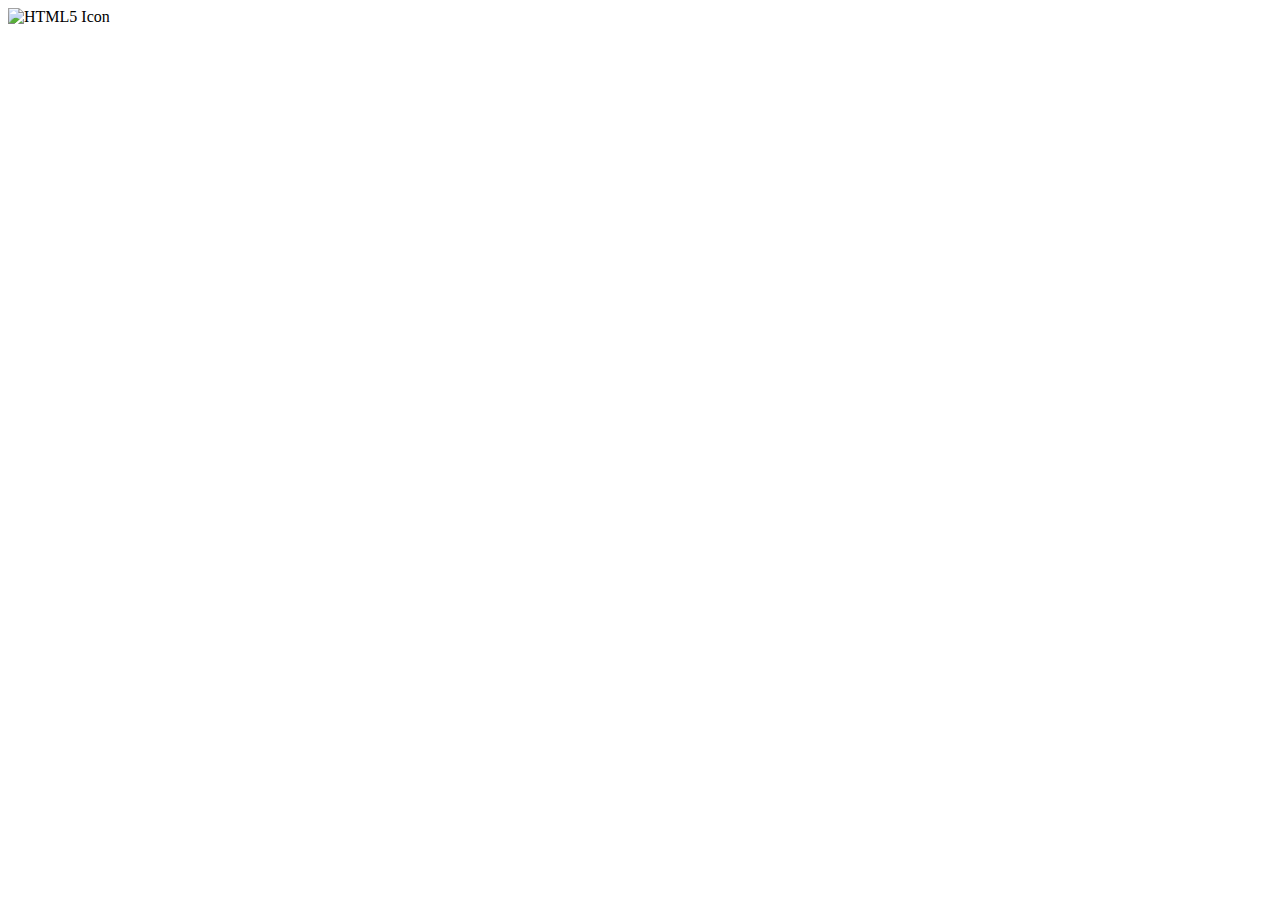
==== commit 702b6033: "Update WhatsApp.html" ====
--- a/WhatsApp.html
+++ b/WhatsApp.html
@@ -1,244 +1,13 @@
 <!DOCTYPE html>
-<!-- saved from url=(0025)https://web.whatsapp.com/ -->
-<html class="js serviceworker adownload cssanimations csstransitions webp exiforientation webp-alpha webp-animation webp-lossless wf-loading" dir="LTR" loc="en" lang="en"><head><meta http-equiv="Content-Type" content="text/html; charset=UTF-8"><meta http-equiv="X-UA-Compatible" content="IE=edge,chrome=1"><title>WhatsApp</title><meta name="viewport" content="width=device-width"><meta name="google" content="notranslate"><meta name="format-detection" content="telephone=no"><meta name="description" content="Quickly send and receive WhatsApp messages right from your computer."><meta name="og:description" content="Quickly send and receive WhatsApp messages right from your computer."><meta name="og:url" content="https://web.whatsapp.com/"><meta name="og:title" content="WhatsApp Web"><meta name="og:image" content="https://static.facebook.com/images/whatsapp/www/whatsapp-promo.png"><link rel="apple-touch-icon" sizes="192x192" href="https://web.whatsapp.com/apple-touch-icon.png" type="image/png"><meta name="theme-color" content="#111b21" media="(prefers-color-scheme: dark)"><meta name="theme-color" content="#f0f2f5"><link id="whatsapp-pwa-manifest-link" rel="manifest" href="https://web.whatsapp.com/manifest.json" crossorigin="use-credentials"><style>#initial_startup{--startup-background:#f0f2f5;--startup-background-rgb:240,242,245;--startup-icon:#bbc5cb;--secondary-lighter:#8696a0;--primary-title:#41525d;--progress-primary:#00c298;--progress-background:#e9edef}.dark #initial_startup{--startup-background:#111b21;--startup-background-rgb:17,27,33;--startup-icon:#676f73;--primary-title:rgba(233, 237, 239, 0.88);--secondary-lighter:#667781;--progress-primary:#0b846d;--progress-background:#233138}#app,body,html{width:100%;height:100%;padding:0;margin:0;overflow:hidden}#app{position:absolute;top:0;left:0}#initial_startup{position:fixed;top:0;left:0;display:flex;flex-direction:column;align-items:center;justify-content:center;width:100%;height:100%;user-select:none;background-color:var(--startup-background)}#initial_startup .graphic{margin-top:-40px;color:var(--startup-icon)}#initial_startup .graphic .resume-logo{transform:translateX(calc(50% - 52px / 2))}#initial_startup .graphic::after{position:relative;top:-100%;left:calc(50% - 72px * 2 - 72px / 2);display:block;width:calc(72px * 3);height:100%;content:'';background:linear-gradient(to right,rgba(var(--startup-background-rgb),.5) 0,rgba(var(--startup-background-rgb),.5) 33.33%,rgba(var(--startup-background-rgb),0) 44.1%,rgba(var(--startup-background-rgb),0) 55.8%,rgba(var(--startup-background-rgb),.5) 66.66%,rgba(var(--startup-background-rgb),.5) 100%);opacity:1;animation:shimmer 1.5s linear .6s infinite}html[dir=rtl] #initial_startup .graphic::after{animation-direction:reverse}@keyframes shimmer{from{left:calc(50% - 72px * 2 - 72px / 2)}to{left:calc(50% - 72px / 2)}}#initial_startup .progress{position:relative;width:420px;height:3px;margin-top:40px}#initial_startup .progress progress{vertical-align:top}#initial_startup .main{margin-top:40px;font-size:17px;color:var(--primary-title)}#initial_startup .secondary{margin-top:12px;font-size:14px;color:var(--secondary-lighter)}#initial_startup .secondary span{display:inline-block;margin-bottom:2px;vertical-align:middle}progress{-webkit-appearance:none;appearance:none;width:100%;height:3px;margin:0;color:var(--progress-primary);background-color:var(--progress-background);border:none}progress[value]::-webkit-progress-bar{background-color:var(--progress-background)}progress[value]::-moz-progress-bar,progress[value]::-webkit-progress-value{background-color:var(--progress-primary);transition:width .45s ease}</style><link href="./WhatsApp_files/stylex-f0601c57714fe972a8c4d2c2562f8082.css" rel="stylesheet"><link href="./WhatsApp_files/app-6113f1562d101247269b.css" rel="stylesheet"><link rel="stylesheet" type="text/css" href="./WhatsApp_files/main.55e7c0253d9fc97cf84d.css"><style id="asset-style" type="text/css"></style><link rel="stylesheet" type="text/css" href="./WhatsApp_files/lazy_loaded_high_priority_components.cf3b2b2022924e355ee2.css"><link rel="stylesheet" type="text/css" href="./WhatsApp_files/lazy_loaded_low_priority_components.2ba7294e3d2cfb9c348a.css"><style>@font-face {font-family:"Noto-Emoji"; src:url("/noto_emoji_regular_74a68c7003890e207589ea43dc7572ca.ttf") format("truetype");}</style><link id="favicon" rel="shortcut icon" type="image/png" href="https://web.whatsapp.com/img/favicon_c5088e888c97ad440a61d247596f88e5.png" src="/img/favicon_c5088e888c97ad440a61d247596f88e5.png"></head><body class="web dark"><script data-binary-transparency-hash-key="inline-js-d11c72a06542fc3b43af600028cf0f996e4b9b178dfa047e18730efaf74aab0b">try{var systemThemeDark,theme=window.localStorage.getItem("theme"),systemThemeMode=window.localStorage.getItem("system-theme-mode");if(("true"===systemThemeMode||!theme)&&window.matchMedia){var systemTheme=window.matchMedia("(prefers-color-scheme: dark)");systemThemeDark=systemTheme&&systemTheme.matches}var darkTheme='"dark"'===theme||Boolean(systemThemeDark);darkTheme&&document.body.classList.add("dark")}catch(e){}</script><div id="app"><div class="_1Fm4m _1h2dM app-wrapper-web font-fix os-win _13Dep"><div id="wa-popovers-bucket"></div><span class=""></span><span class=""></span><span class=""></span><span class=""></span><span class=""></span><span class=""></span><div tabindex="-1" class="two _1jJ70"><div class="snyj76hw an6tjemt jbm6vef4 bbl9m3t3 ora14ekb nv3qcefw"></div><div class="_2QgSC"><div class="_2Ts6i _3RGKj _318SY"><span class="lhggkp7q qq0sjtgm ebjesfe0 jxacihee tkdu00h0"></span></div><div class="_2Ts6i _2xAQV"><span class="lhggkp7q qq0sjtgm ebjesfe0 jxacihee tkdu00h0"></span></div></div><div class="_2Ts6i _3RGKj"><header class="g0rxnol2 ercejckq cm280p3y p357zi0d gndfcl4n kcgo1i74 ln8gz9je e8h85j61 emrlamx0 aiput80m lyvj5e2u l9g3jx6n f6ipylw5"><div class="_3WByx"><div data-tab="2" tabindex="-1" role="button" aria-label="profile photo" class="g0rxnol2 g9p5wyxn i0tg5vk9 aoogvgrq o2zu3hjb" style="height: 40px; width: 40px; cursor: pointer;"><img src="./WhatsApp_files/file.enc" alt="" draggable="false" class="g0rxnol2 f804f6gw ln8gz9je ppled2lx gfz4du6o r7fjleex g9p5wyxn i0tg5vk9 aoogvgrq o2zu3hjb jpthtbts lyqpd7li bs7a17vp csshhazd _11JPr" tabindex="-1" style="visibility: visible;"></div></div><div class="_604FD"><div class="_1sPvB _2XdMx"><span class=""><div class="_3NdAd" style="transform: scale(1); opacity: 1;"><div class="_3OtEr"><div aria-disabled="false" role="button" tabindex="0" class="_3ndVb fbgy3m38 ft2m32mm oq31bsqd nu34rnf1" data-tab="2" title="Advertise on Facebook" aria-label="Advertise on Facebook"><span data-icon="business-advertise-outline" class=""><svg viewBox="0 0 24 24" height="24" width="24" preserveAspectRatio="xMidYMid meet" class="" fill="none"><title>business-advertise-outline</title><path d="M19 13C18.7167 13 18.4792 12.9042 18.2875 12.7125C18.0958 12.5208 18 12.2833 18 12C18 11.7167 18.0958 11.4792 18.2875 11.2875C18.4792 11.0958 18.7167 11 19 11H21C21.2833 11 21.5208 11.0958 21.7125 11.2875C21.9042 11.4792 22 11.7167 22 12C22 12.2833 21.9042 12.5208 21.7125 12.7125C21.5208 12.9042 21.2833 13 21 13H19ZM18.4 19.4L16.8 18.2C16.5667 18.0333 16.4333 17.8167 16.4 17.55C16.3667 17.2833 16.4333 17.0333 16.6 16.8C16.7667 16.5667 16.9833 16.4333 17.25 16.4C17.5167 16.3667 17.7667 16.4333 18 16.6L19.6 17.8C19.8333 17.9667 19.9667 18.1833 20 18.45C20.0333 18.7167 19.9667 18.9667 19.8 19.2C19.6333 19.4333 19.4167 19.5667 19.15 19.6C18.8833 19.6333 18.6333 19.5667 18.4 19.4ZM18 7.4C17.7667 7.56666 17.5167 7.63333 17.25 7.6C16.9833 7.56666 16.7667 7.43333 16.6 7.2C16.4333 6.96666 16.3667 6.71666 16.4 6.45C16.4333 6.18333 16.5667 5.96666 16.8 5.8L18.4 4.6C18.6333 4.43333 18.8833 4.36666 19.15 4.4C19.4167 4.43333 19.6333 4.56666 19.8 4.8C19.9667 5.03333 20.0333 5.28333 20 5.55C19.9667 5.81666 19.8333 6.03333 19.6 6.2L18 7.4ZM6 19C5.44772 19 5 18.5523 5 18V15H4C3.45 15 2.97917 14.8042 2.5875 14.4125C2.19583 14.0208 2 13.55 2 13V11C2 10.45 2.19583 9.97916 2.5875 9.5875C2.97917 9.19583 3.45 9 4 9H8L11.475 6.9C11.8083 6.7 12.1458 6.7 12.4875 6.9C12.8292 7.1 13 7.39166 13 7.775V16.225C13 16.6083 12.8292 16.9 12.4875 17.1C12.1458 17.3 11.8083 17.3 11.475 17.1L8 15H7V18C7 18.5523 6.55228 19 6 19V19ZM14 15.35V8.65C14.45 9.05 14.8125 9.5375 15.0875 10.1125C15.3625 10.6875 15.5 11.3167 15.5 12C15.5 12.6833 15.3625 13.3125 15.0875 13.8875C14.8125 14.4625 14.45 14.95 14 15.35ZM11 14.45V9.55L8.55 11H4V13H8.55L11 14.45Z" fill="currentColor"></path></svg></span></div><span class=""></span></div></div><div class="i8zz5kbb _3OtEr rOo0o"><div aria-disabled="false" role="button" tabindex="0" class="_3ndVb fbgy3m38 ft2m32mm oq31bsqd nu34rnf1" data-tab="2" title="Communities" aria-label="Communities"><span data-icon="community-outline" class=""><svg viewBox="0 0 24 24" height="24" width="24" preserveAspectRatio="xMidYMid meet" class="" fill="none"><title>community-outline</title><path fill-rule="evenodd" clip-rule="evenodd" d="M6.37092 18.6728C6.22765 18.5403 6.10431 18.3762 6.00888 18.1973C5.88011 17.9559 5.80217 17.6876 5.79472 17.4335C5.77992 16.9291 5.75694 15.9341 5.81691 15.4918C5.84367 15.2944 5.89021 15.111 5.95079 14.9421C6.02312 14.7405 6.11792 14.5597 6.22835 14.3977C6.44698 14.077 6.72688 13.8296 7.01486 13.6386C7.04895 13.616 7.08314 13.5941 7.11736 13.5731C7.57933 13.2888 8.09602 13.1117 8.52831 12.9865C8.90306 12.878 9.34961 12.7693 9.85702 12.6823C10.485 12.5746 11.2062 12.5001 12 12.5001C12.7937 12.5001 13.5149 12.5746 14.1429 12.6823C14.6503 12.7693 15.0969 12.878 15.4716 12.9865C15.9039 13.1117 16.4206 13.2888 16.8826 13.5731C16.9168 13.5941 16.951 13.616 16.9851 13.6386C17.2731 13.8296 17.553 14.077 17.7716 14.3977C17.882 14.5597 17.9768 14.7405 18.0492 14.9421C18.1097 15.111 18.1563 15.2944 18.183 15.4918C18.243 15.9341 18.22 16.9291 18.2052 17.4335C18.1978 17.6876 18.1198 17.9559 17.9911 18.1973C17.8956 18.3762 17.7723 18.5403 17.629 18.6729C17.4138 18.872 17.1536 19 16.8756 19H7.12434C6.84632 19 6.58614 18.872 6.37092 18.6728ZM19.9606 15.4041C20.0099 15.9938 20.0031 16.2628 19.992 17C19.9887 17.22 19.985 17.3926 19.9822 17.4856C19.9692 17.9298 19.8643 18.6252 19.6869 19H22.6608C23.3769 19 23.9744 17.1535 23.9908 16.4244C24 16.0153 24.0117 16.2932 23.9736 15.9559C23.8921 15.2339 23.4788 14.7098 23.0245 14.3596C22.5875 14.0227 22.0691 13.8088 21.6087 13.6766C21.6029 13.675 21.5972 13.6733 21.5915 13.6717C21.5881 13.6707 21.5847 13.6698 21.5813 13.6688C21.5228 13.6524 21.4627 13.6362 21.401 13.6205C20.8883 13.49 20.2632 13.389 19.5555 13.389C19.5378 13.389 19.52 13.3891 19.5023 13.3892C19.4137 13.3898 19.3264 13.392 19.2405 13.3957C19.355 13.5637 19.4612 13.7454 19.5555 13.942C19.5647 13.9611 19.5738 13.9805 19.5828 13.9999C19.6332 14.1094 19.68 14.2234 19.7226 14.342C19.8237 14.6239 19.9007 14.9282 19.9447 15.253C19.9506 15.2963 19.9559 15.347 19.9606 15.4041ZM17.9339 11.4492C18.2894 11.7225 18.7156 11.9081 19.1802 11.9737C19.3028 11.991 19.4281 12 19.5555 12C20.1263 12 20.6553 11.8201 21.089 11.5141C21.7744 11.0305 22.2222 10.2319 22.2222 9.33C22.2222 7.85724 21.0283 6.67 19.5555 6.67C18.7591 6.67 18.0441 7.01722 17.5555 7.56905C17.1406 8.03762 16.8889 8.65371 16.8889 9.33C16.8889 9.57007 16.9206 9.80282 16.9801 10.0243C17.1343 10.5986 17.4753 11.0968 17.9339 11.4492ZM14.8977 9.61901C14.9641 9.52593 15.0262 9.42949 15.0835 9.33C15.3838 8.80927 15.5555 8.20499 15.5555 7.56C15.5555 7.36964 15.5406 7.18272 15.5117 7.00038C15.2434 5.30182 13.7733 4 12 4C10.2267 4 8.75657 5.30182 8.4882 7.00038C8.45939 7.18272 8.44443 7.36964 8.44443 7.56C8.44443 8.20499 8.61617 8.80927 8.91642 9.33C8.97378 9.42949 9.03584 9.52593 9.10229 9.61901C9.38894 10.0206 9.75728 10.3599 10.1831 10.6129C10.7148 10.9287 11.3362 11.11 12 11.11C12.6638 11.11 13.2851 10.9287 13.8168 10.6129C14.2427 10.3599 14.611 10.0206 14.8977 9.61901ZM7.01988 10.0243C7.07937 9.80282 7.1111 9.57007 7.1111 9.33C7.1111 8.65371 6.85934 8.03762 6.44443 7.56905C5.95581 7.01722 5.2409 6.67 4.44444 6.67C2.97168 6.67 1.77777 7.85724 1.77777 9.33C1.77777 10.2319 2.22555 11.0305 2.91093 11.5141C3.34469 11.8201 3.87362 12 4.44444 12C4.5718 12 4.6971 11.991 4.8197 11.9737C5.28435 11.9081 5.71054 11.7225 6.06606 11.4492C6.52463 11.0967 6.86561 10.5985 7.01988 10.0243ZM2.599 13.6205C2.53726 13.6362 2.47715 13.6524 2.41872 13.6688C2.41531 13.6698 2.41189 13.6707 2.40848 13.6717C2.40276 13.6733 2.39702 13.675 2.39128 13.6766C1.9309 13.8088 1.41245 14.0227 0.975466 14.3596C0.521192 14.7098 0.107939 15.2339 0.0263682 15.9559C-0.0117388 16.2932 2.95136e-05 17.0153 0.00922726 17.4244C0.0256195 18.1535 0.623061 19 1.33916 19H4.31303C4.13562 18.6252 4.03074 17.9298 4.01771 17.4856C4.01498 17.3926 4.01127 17.22 4.00795 17C3.99682 16.2628 3.99008 15.9938 4.03932 15.4041C4.04409 15.347 4.04938 15.2963 4.05525 15.253C4.09928 14.9282 4.17628 14.6239 4.27738 14.342C4.31992 14.2234 4.36671 14.1094 4.41718 13.9999C4.42615 13.9805 4.43524 13.9612 4.44444 13.942C4.53872 13.7454 4.64492 13.5636 4.7595 13.3957C4.67357 13.392 4.58626 13.3898 4.49762 13.3892C4.47995 13.3891 4.46224 13.389 4.44446 13.389C3.73676 13.389 3.11171 13.49 2.599 13.6205ZM12 14.5001C10.7893 14.5001 9.78078 14.706 9.08457 14.9076C8.70827 15.0166 8.39668 15.1342 8.16548 15.2764C7.94245 15.4137 7.86482 15.5296 7.83338 15.6173C7.81839 15.6591 7.80612 15.7064 7.79878 15.7605C7.79943 15.7557 7.7992 15.7596 7.7984 15.7735C7.79628 15.8102 7.79017 15.9159 7.78551 16.1142C7.77998 16.3491 7.77773 16.6382 7.77778 16.9391C7.77784 17.3256 7.78168 16.7121 7.78618 17H16.2138C16.2183 16.7121 16.2221 17.3256 16.2222 16.9391C16.2222 16.6383 16.22 16.3491 16.2144 16.1142C16.2098 15.9159 16.2037 15.8101 16.2016 15.7735C16.2007 15.7596 16.2005 15.7557 16.2012 15.7605C16.1938 15.7064 16.1816 15.6591 16.1666 15.6173C16.1351 15.5296 16.0575 15.4137 15.8345 15.2764C15.6033 15.1342 15.2917 15.0166 14.9154 14.9076C14.2192 14.706 13.2107 14.5001 12 14.5001ZM12 6C11.1441 6 10.4444 6.69763 10.4444 7.56C10.4444 8.41504 11.1368 9.11 12 9.11C12.8632 9.11 13.5555 8.41504 13.5555 7.56C13.5555 6.69763 12.8558 6 12 6Z" fill="currentColor"></path></svg></span></div><span class=""></span></div><div class="_3OtEr"><div aria-disabled="false" role="button" tabindex="0" class="_3ndVb fbgy3m38 ft2m32mm oq31bsqd nu34rnf1" data-tab="2" title="Status" aria-label="Status"><span data-icon="status-unread-outline" class=""><svg viewBox="0 0 24 24" height="24" width="24" preserveAspectRatio="xMidYMid meet" class="" fill="none"><title>status-unread-outline</title><path fill-rule="evenodd" clip-rule="evenodd" d="M3.71672 8.34119C3.23926 8.06362 3.07722 7.45154 3.35479 6.97407C4.33646 5.28548 5.79114 3.92134 7.53925 3.05006C9.28736 2.17878 11.2524 1.83851 13.1916 2.07126C13.74 2.13707 14.1312 2.63494 14.0654 3.18329C13.9995 3.73164 13.5017 4.12282 12.9533 4.05701C11.4019 3.87081 9.82989 4.14303 8.43141 4.84005C7.03292 5.53708 5.86917 6.62839 5.08384 7.97926C4.80626 8.45672 4.19419 8.61876 3.71672 8.34119Z" fill="currentColor"></path><path fill-rule="evenodd" clip-rule="evenodd" d="M20.8569 10.115C21.4065 10.0604 21.8963 10.4616 21.9509 11.0112C22.144 12.9548 21.7638 14.9125 20.857 16.6424C19.9503 18.3724 18.5567 19.799 16.8485 20.746C16.3655 21.0138 15.7568 20.8393 15.489 20.3563C15.2213 19.8732 15.3957 19.2646 15.8788 18.9968C17.2454 18.2392 18.3602 17.0979 19.0856 15.714C19.811 14.33 20.1152 12.7639 19.9607 11.209C19.9061 10.6594 20.3073 10.1696 20.8569 10.115Z" fill="currentColor"></path><path d="M6.34315 17.6568C7.89977 19.2135 9.93829 19.9945 11.9785 20C12.4928 20.0013 12.9654 20.3306 13.0791 20.8322C13.2105 21.4123 12.8147 21.9846 12.22 21.9976C9.58797 22.0552 6.93751 21.0796 4.92893 19.0711C2.90126 17.0434 1.92639 14.3616 2.00433 11.7049C2.02177 11.1104 2.59704 10.7188 3.17612 10.8546C3.67682 10.9721 4.00256 11.4471 4.00009 11.9614C3.99021 14.0216 4.77123 16.0849 6.34315 17.6568Z" fill="currentColor"></path><circle cx="19.95" cy="4.05005" r="3" fill="#009588"></circle><path fill-rule="evenodd" clip-rule="evenodd" d="M12 16C14.2091 16 16 14.2091 16 12C16 9.79086 14.2091 8 12 8C9.79086 8 8 9.79086 8 12C8 14.2091 9.79086 16 12 16ZM12 18C15.3137 18 18 15.3137 18 12C18 8.68629 15.3137 6 12 6C8.68629 6 6 8.68629 6 12C6 15.3137 8.68629 18 12 18Z" fill="currentColor"></path></svg></span></div><span class=""></span></div><div class="_3OtEr rOo0o"><div aria-disabled="false" role="button" tabindex="0" class="_3ndVb fbgy3m38 ft2m32mm oq31bsqd nu34rnf1" data-tab="2" title="Channels" aria-label="Channels"><span data-icon="newsletter-outline" class=""><svg viewBox="0 0 24 24" height="24" width="24" preserveAspectRatio="xMidYMid meet" class="" fill="none"><title>newsletter-outline</title><path fill-rule="evenodd" clip-rule="evenodd" d="M15.8301 8.63404C16.3081 8.35745 16.9198 8.52076 17.1964 8.9988C17.7077 9.88244 18 10.9086 18 12C18 13.0914 17.7077 14.1176 17.1964 15.0012C16.9198 15.4792 16.3081 15.6425 15.8301 15.366C15.352 15.0894 15.1887 14.4776 15.4653 13.9996C15.8052 13.4122 16 12.7304 16 12C16 11.2696 15.8052 10.5878 15.4653 10.0004C15.1887 9.52237 15.352 8.91063 15.8301 8.63404ZM8.16995 8.63404C8.64798 8.91063 8.81129 9.52237 8.5347 10.0004C8.19484 10.5878 8 11.2696 8 12C8 12.7304 8.19484 13.4122 8.5347 13.9996C8.81129 14.4776 8.64798 15.0894 8.16995 15.366C7.69191 15.6425 7.08017 15.4792 6.80358 15.0012C6.29231 14.1176 6 13.0914 6 12C6 10.9086 6.29231 9.88244 6.80358 8.9988C7.08017 8.52076 7.69191 8.35745 8.16995 8.63404Z" fill="currentColor"></path><path d="M13.5 12C13.5 12.8284 12.8284 13.5 12 13.5C11.1716 13.5 10.5 12.8284 10.5 12C10.5 11.1716 11.1716 10.5 12 10.5C12.8284 10.5 13.5 11.1716 13.5 12Z" fill="currentColor"></path><path fill-rule="evenodd" clip-rule="evenodd" d="M5.33243 16.4826L5.09622 17.2728C4.86428 18.0487 4.62086 18.8707 4.41748 19.5825C5.12931 19.3791 5.95126 19.1357 6.72722 18.9038L7.51743 18.6676L8.24444 19.057C9.36447 19.6571 10.6412 20 12 20C16.4154 20 20 16.4154 20 12C20 7.58457 16.4154 4 12 4C7.58457 4 4 7.58457 4 12C4 13.3588 4.34295 14.6355 4.94296 15.7556L5.33243 16.4826ZM3.18 16.7C2.63 18.54 2 20.69 2 21C2 21.55 2.45 22 3 22C3.31 22 5.46 21.37 7.3 20.82C8.7 21.57 10.3 22 12 22C17.52 22 22 17.52 22 12C22 6.48 17.52 2 12 2C6.48 2 2 6.48 2 12C2 13.7 2.43 15.3 3.18 16.7Z" fill="currentColor"></path></svg></span></div><span class=""></span></div><div class="_3OtEr"><div aria-disabled="false" role="button" tabindex="0" class="_3ndVb fbgy3m38 ft2m32mm oq31bsqd nu34rnf1" data-tab="2" title="New chat" aria-label="New chat"><span data-icon="new-chat-outline" class=""><svg viewBox="0 0 24 24" height="24" width="24" preserveAspectRatio="xMidYMid meet" class="" fill="none"><title>new-chat-outline</title><path d="M9.53277 12.9911H11.5086V14.9671C11.5086 15.3999 11.7634 15.8175 12.1762 15.9488C12.8608 16.1661 13.4909 15.6613 13.4909 15.009V12.9911H15.4672C15.9005 12.9911 16.3181 12.7358 16.449 12.3226C16.6659 11.6381 16.1606 11.0089 15.5086 11.0089H13.4909V9.03332C13.4909 8.60007 13.2361 8.18252 12.8233 8.05119C12.1391 7.83391 11.5086 8.33872 11.5086 8.991V11.0089H9.49088C8.83941 11.0089 8.33411 11.6381 8.55097 12.3226C8.68144 12.7358 9.09947 12.9911 9.53277 12.9911Z" fill="currentColor"></path><path fill-rule="evenodd" clip-rule="evenodd" d="M0.944298 5.52617L2.99998 8.84848V17.3333C2.99998 18.8061 4.19389 20 5.66665 20H19.3333C20.8061 20 22 18.8061 22 17.3333V6.66667C22 5.19391 20.8061 4 19.3333 4H1.79468C1.01126 4 0.532088 4.85997 0.944298 5.52617ZM4.99998 8.27977V17.3333C4.99998 17.7015 5.29845 18 5.66665 18H19.3333C19.7015 18 20 17.7015 20 17.3333V6.66667C20 6.29848 19.7015 6 19.3333 6H3.58937L4.99998 8.27977Z" fill="currentColor"></path></svg></span></div><span class=""></span></div><span></span><div class="_3OtEr"><div aria-disabled="false" role="button" tabindex="0" class="_3ndVb fbgy3m38 ft2m32mm oq31bsqd nu34rnf1" data-tab="2" title="Menu" aria-label="Menu"><span data-icon="menu" class=""><svg viewBox="0 0 24 24" height="24" width="24" preserveAspectRatio="xMidYMid meet" class="" version="1.1" x="0px" y="0px" enable-background="new 0 0 24 24"><title>menu</title><path fill="currentColor" d="M12,7c1.104,0,2-0.896,2-2c0-1.105-0.895-2-2-2c-1.104,0-2,0.894-2,2 C10,6.105,10.895,7,12,7z M12,9c-1.104,0-2,0.894-2,2c0,1.104,0.895,2,2,2c1.104,0,2-0.896,2-2C13.999,9.895,13.104,9,12,9z M12,15 c-1.104,0-2,0.894-2,2c0,1.104,0.895,2,2,2c1.104,0,2-0.896,2-2C13.999,15.894,13.104,15,12,15z"></path></svg></span></div><span class=""></span></div></span></div></div></header><div id="side" class="k8VZe"><div tabindex="-1" class="_3gYev"><div class="_1s7Pa _3wQ5i o7fBL"><div></div><div class="_1EUay"><button class="opCKJ _28iyj" aria-label="Search or start new chat" tabindex="-1"><div class="_3xdht _2hW8J"><span data-icon="back" class=""><svg viewBox="0 0 24 24" height="24" width="24" preserveAspectRatio="xMidYMid meet" class="" version="1.1" x="0px" y="0px" enable-background="new 0 0 24 24"><title>back</title><path fill="currentColor" d="M12,4l1.4,1.4L7.8,11H20v2H7.8l5.6,5.6L12,20l-8-8L12,4z"></path></svg></span></div><div class="_3xdht _1ZD3q"><span data-icon="search" class=""><svg viewBox="0 0 24 24" height="24" width="24" preserveAspectRatio="xMidYMid meet" class="" version="1.1" x="0px" y="0px" enable-background="new 0 0 24 24"><title>search</title><path fill="currentColor" d="M15.009,13.805h-0.636l-0.22-0.219c0.781-0.911,1.256-2.092,1.256-3.386 c0-2.876-2.332-5.207-5.207-5.207c-2.876,0-5.208,2.331-5.208,5.207s2.331,5.208,5.208,5.208c1.293,0,2.474-0.474,3.385-1.255 l0.221,0.22v0.635l4.004,3.999l1.194-1.195L15.009,13.805z M10.201,13.805c-1.991,0-3.605-1.614-3.605-3.605 s1.614-3.605,3.605-3.605s3.605,1.614,3.605,3.605S12.192,13.805,10.201,13.805z"></path></svg></span></div></button><span class=""></span><div class="_3sHED">Search or start new chat</div><div class="_2vDPL"><div class="g0rxnol2 ln8gz9je lexical-rich-text-input"><div class="to2l77zo gfz4du6o ag5g9lrv bze30y65 kao4egtt qh0vvdkp" contenteditable="true" role="textbox" title="Search input textbox" tabindex="3" data-tab="3" data-lexical-editor="true" style="min-height: 1.47em; user-select: text; white-space: pre-wrap; word-break: break-word;"><p class="selectable-text copyable-text iq0m558w g0rxnol2"><br></p></div><div class="lhggkp7q qq0sjtgm jxacihee c3x5l3r8 b9fczbqn t35qvd06 m62443ks rkxvyd19 c5h0bzs2 bze30y65 kao4egtt"></div></div></div></div><button data-tab="4" aria-label="Chat filters menu" aria-pressed="false" title="Chat filters menu" class="tt8xd2xn bugiwsl0 mpdn4nr2 fooq7fky"><div class="tvf2evcx m0h2a7mj lb5m6g5c j7l1k36l ktfrpxia nu7pwgvd p357zi0d dnb887gk gjuq5ydh i2cterl7 ac2vgrno sap93d0t gndfcl4n ekdr8vow dhq51u3o s4k44ver g9p5wyxn i0tg5vk9 aoogvgrq o2zu3hjb"><span data-icon="filter" class=""><svg viewBox="0 0 24 24" height="20" width="20" preserveAspectRatio="xMidYMid meet" class="" version="1.1" x="0px" y="0px" enable-background="new 0 0 24 24"><title>filter</title><path fill="currentColor" d="M10,18.1h4v-2h-4V18.1z M3,6.1v2h18v-2H3z M6,13.1h12v-2H6V13.1z"></path></svg></span></div></button></div></div><span class="p357zi0d tvf2evcx oq44ahr5 lb5m6g5c f8m0rgwh"><div class="_29b-Q"><div class="TgwV9 _1G0tJ"><div class="_1JKq0 _2VXQj"><span data-icon="alert-notification" class=""><svg viewBox="0 0 48 48" height="48" width="48" preserveAspectRatio="xMidYMid meet" class="" version="1.1" x="0px" y="0px" enable-background="new 0 0 48 48"><title>alert-notification</title><path fill="currentColor" d="M24.154,2C11.919,2,2,11.924,2,24.165S11.919,46.33,24.154,46.33 s22.154-9.924,22.154-22.165S36.389,2,24.154,2z M23.41,17.428V16.81c0-0.706,0.618-1.324,1.324-1.324s1.323,0.618,1.323,1.324 v0.618c2.559,0.618,4.412,2.823,4.412,5.559v3.176l-8.294-8.294C22.527,17.692,22.969,17.516,23.41,17.428z M24.733,33.134 c-0.971,0-1.765-0.794-1.765-1.765h3.529C26.498,32.34,25.704,33.134,24.733,33.134z M31.969,32.251l-1.765-1.765H17.233v-0.882 l1.765-1.765v-4.853c0-1.059,0.265-2.029,0.794-2.912l-2.559-2.559l1.147-1.147l14.735,14.736L31.969,32.251z"></path></svg></span></div><div class="_24ZNO _2VXQj"><div class="_2N9vK">Turn on background sync</div><div class="_2U-4i">Get faster performance by syncing messages in the background.</div></div><div class="_3yqNA"><button class="i5tg98hk f9ovudaz przvwfww gx1rr48f shdiholb phqmzxqs gtscxtjd ajgl1lbb thr4l2wc fl2x09zf r2wk4q3o nnij903c lr2nq6lc _3OAYm" tabindex="0" type="button" aria-label="Close"><span data-icon="x" class=""><svg viewBox="0 0 24 24" height="24" width="24" preserveAspectRatio="xMidYMid meet" class="" fill="currentColor" enable-background="new 0 0 24 24"><title>x</title><path d="M19.6004 17.2L14.3004 11.9L19.6004 6.60005L17.8004 4.80005L12.5004 10.2L7.20039 4.90005L5.40039 6.60005L10.7004 11.9L5.40039 17.2L7.20039 19L12.5004 13.7L17.8004 19L19.6004 17.2Z"></path></svg></span></button></div></div></div></span><span class=""></span><div class="g0rxnol2 _3fGK2" id="pane-side"><button data-tab="4" class="oq44ahr5" aria-label="Archived "><div class="_199zF _1LWrV"><div class="_1AHcd"><div class="_13jwn"><div class="tvf2evcx m0h2a7mj lb5m6g5c j7l1k36l ktfrpxia nu7pwgvd p357zi0d dnb887gk gjuq5ydh i2cterl7 ac2vgrno sap93d0t gndfcl4n l6t7omx4 m9cuq9eq kv0r5hzt"><span data-icon="archived" class=""><svg viewBox="0 0 20 20" height="20" width="20" preserveAspectRatio="xMidYMid meet" class="" fill="none"><title>archived</title><path d="M18.54 3.23L17.15 1.55C16.88 1.21 16.47 1 16 1H4C3.53 1 3.12 1.21 2.84 1.55L1.46 3.23C1.17 3.57 1 4.02 1 4.5V17C1 18.1 1.9 19 3 19H17C18.1 19 19 18.1 19 17V4.5C19 4.02 18.83 3.57 18.54 3.23ZM4.24 3H15.76L16.57 3.97H3.44L4.24 3ZM3 17V6H17V17H3ZM11.45 8H8.55V11H6L10 15L14 11H11.45V8Z" fill="currentColor"></path></svg></span></div></div></div><div class="_8nE1Y"><div role="group" class="y_sn4"><div class="_21S-L">Archived</div></div></div><div class="_8nE1Y _2GJfO"><div class="l7jjieqr om6y7gxh"><span class="l7jjieqr cfzgl7ar ei5e7seu h0viaqh7 tpmajp1w c0uhu3dl riy2oczp dsh4tgtl sy6s5v3r gz7w46tb io08vzmp qfejxiq4 fewfhwl7 thr4l2wc ap18qm3b ikwl5qvt j90th5db aumms1qt" aria-label="2 unread messages">2</span></div></div></div></button><div class="ln8gz9je ihvf49ua"><div class="cm280p3y kanlod6e kozhillt i86xphuw"></div></div><div tabindex="-1" class="" data-tab="4"><div tabindex="-1"><div aria-label="Chat list" class="o9i7y497 g0rxnol2 gfz4du6o r7fjleex" role="grid" aria-rowcount="29" style="height: 2145px;"><div class="lhggkp7q ln8gz9je rx9719la" role="listitem" style="z-index: 28; transition: transform 200ms ease-in-out 0s; height: 91px; transform: translateY(72px);"><div class="g0rxnol2"><div tabindex="-1" class="" aria-selected="false" role="row"><div class="_199zF _3j691 _3XKqC"><div class="_1AHcd"><div class="_13jwn"><button class="i5tg98hk f9ovudaz przvwfww gx1rr48f shdiholb phqmzxqs gtscxtjd ajgl1lbb thr4l2wc fl2x09zf r2wk4q3o nnij903c lr2nq6lc g0rxnol2 p357zi0d sap93d0t nfc7olq2 brqbuz94" tabindex="0" title="Other subgroups" type="button"><div class="g0rxnol2 bi2mdrpt hsk1pqkj e3yfz9gx a0vc5f8u li9elm96" style="height: 31px; width: 31px;"><img src="./WhatsApp_files/file(1).enc" alt="" draggable="false" class="g0rxnol2 f804f6gw ln8gz9je ppled2lx gfz4du6o r7fjleex bi2mdrpt hsk1pqkj e3yfz9gx a0vc5f8u jpthtbts lyqpd7li bs7a17vp csshhazd li9elm96 _11JPr" tabindex="-1" style="visibility: visible;"></div><div class="lhggkp7q h34337f5 a70a3vn1"><div class="g0rxnol2 g9p5wyxn i0tg5vk9 aoogvgrq o2zu3hjb i6gbimu6 lx1gz5yq laqho14n q9govbbe" style="height: 31px; width: 31px;"><img src="./WhatsApp_files/file(2).enc" alt="" draggable="false" class="g0rxnol2 f804f6gw ln8gz9je ppled2lx gfz4du6o r7fjleex g9p5wyxn i0tg5vk9 aoogvgrq o2zu3hjb jpthtbts lyqpd7li bs7a17vp csshhazd _11JPr" tabindex="-1" style="visibility: visible;"></div></div></button></div></div><div class="_8nE1Y"><div class="Eh_7u"><span dir="auto" title="MEMOI AFRICA" aria-label="" class="ggj6brxn gfz4du6o r7fjleex g0rxnol2 lhj4utae le5p0ye3 l7jjieqr _11JPr" style="min-height: 0px;">MEMOI AFRICA</span><div class="Dvjym"><span class="aprpv14t">12:34</span></div></div><div role="gridcell" aria-colindex="2" class="y_sn4"><div class="_21S-L"><span dir="auto" title="Web Developement Bootcamp" aria-label="" class="ggj6brxn gfz4du6o r7fjleex g0rxnol2 lhj4utae le5p0ye3 l7jjieqr _11JPr" style="min-height: 0px;">Web Developement Bootcamp</span><div role="gridcell" aria-colindex="1" class="Dvjym"><span class=""></span><span class=""></span><span class=""></span></div></div></div><div class="_2KKXC"><div class="vQ0w7"><span class="p357zi0d r15c9g6i" title="‪🤫🤫🤫🤫‬"><div class="Mk0Bp _30scZ"><span dir="auto" aria-label="Maybe Mr Pres" class="l7jjieqr _11JPr" style="min-height: 0px;">~ Mr Pres</span></div><span>:&nbsp;</span><span dir="auto" aria-label="" class="ggj6brxn gfz4du6o r7fjleex g0rxnol2 lhj4utae le5p0ye3 l7jjieqr _11JPr" style="min-height: 0px;"><img crossorigin="anonymous" src="[data-uri]" alt="🤫" draggable="false" class="b99 emoji wa _11JPr" tabindex="-1" style="background-position: -20px -60px;"><img crossorigin="anonymous" src="[data-uri]" alt="🤫" draggable="false" class="b99 emoji wa _11JPr" tabindex="-1" style="background-position: -20px -60px;"><img crossorigin="anonymous" src="[data-uri]" alt="🤫" draggable="false" class="b99 emoji wa _11JPr" tabindex="-1" style="background-position: -20px -60px;"><img crossorigin="anonymous" src="[data-uri]" alt="🤫" draggable="false" class="b99 emoji wa _11JPr" tabindex="-1" style="background-position: -20px -60px;"></span></span></div></div></div></div></div></div></div><div class="lhggkp7q ln8gz9je rx9719la" role="listitem" style="z-index: 27; transition: none 0s ease 0s; height: 72px; transform: translateY(777px);"><div class="g0rxnol2"><div tabindex="-1" class="" aria-selected="false" role="row"><div class="_199zF _3j691"><div class="_1AHcd"><div class="_13jwn"><div><div class="g0rxnol2 g9p5wyxn i0tg5vk9 aoogvgrq o2zu3hjb" style="height: 49px; width: 49px;"><img src="./WhatsApp_files/file(3).enc" alt="" draggable="false" class="g0rxnol2 f804f6gw ln8gz9je ppled2lx gfz4du6o r7fjleex g9p5wyxn i0tg5vk9 aoogvgrq o2zu3hjb jpthtbts lyqpd7li bs7a17vp csshhazd _11JPr" tabindex="-1" style="visibility: visible;"></div></div></div></div><div class="_8nE1Y"><div role="gridcell" aria-colindex="2" class="y_sn4"><div class="_21S-L"><div class="Mk0Bp _30scZ"><span dir="auto" title="," aria-label="" class="ggj6brxn gfz4du6o r7fjleex g0rxnol2 lhj4utae le5p0ye3 l7jjieqr _11JPr" style="min-height: 0px;">,</span></div></div><div class="Dvjym"><span class="aprpv14t">Thursday</span></div></div><div class="_2KKXC"><div class="vQ0w7"><span class="p357zi0d r15c9g6i" title="‪You unblocked this contact‬"><span dir="auto" aria-label="" class="ggj6brxn gfz4du6o r7fjleex g0rxnol2 lhj4utae le5p0ye3 l7jjieqr _11JPr" style="min-height: 0px;">You unblocked this contact</span></span></div><div role="gridcell" aria-colindex="1" class="Dvjym"><span class=""></span><span class=""></span><span class=""></span></div></div></div></div></div></div></div><div class="lhggkp7q ln8gz9je rx9719la" role="listitem" style="z-index: 26; transition: none 0s ease 0s; height: 72px; transform: translateY(705px);"><div class="g0rxnol2"><div tabindex="-1" class="" aria-selected="false" role="row"><div class="_199zF _3j691"><div class="_1AHcd"><div class="_13jwn"><div><div class="g0rxnol2 g9p5wyxn i0tg5vk9 aoogvgrq o2zu3hjb" style="height: 49px; width: 49px;"><div class="lhggkp7q qq0sjtgm tkdu00h0 p357zi0d gndfcl4n ac2vgrno ln8gz9je ppled2lx bmttxqfw ban5wmpu"><span data-icon="default-user" class=""><svg viewBox="0 0 212 212" height="212" width="212" preserveAspectRatio="xMidYMid meet" class="ln8gz9je ppled2lx" version="1.1" x="0px" y="0px" enable-background="new 0 0 212 212"><title>default-user</title><path fill="#DFE5E7" class="background" d="M106.251,0.5C164.653,0.5,212,47.846,212,106.25S164.653,212,106.25,212C47.846,212,0.5,164.654,0.5,106.25 S47.846,0.5,106.251,0.5z"></path><g><path fill="#FFFFFF" class="primary" d="M173.561,171.615c-0.601-0.915-1.287-1.907-2.065-2.955c-0.777-1.049-1.645-2.155-2.608-3.299 c-0.964-1.144-2.024-2.326-3.184-3.527c-1.741-1.802-3.71-3.646-5.924-5.47c-2.952-2.431-6.339-4.824-10.204-7.026 c-1.877-1.07-3.873-2.092-5.98-3.055c-0.062-0.028-0.118-0.059-0.18-0.087c-9.792-4.44-22.106-7.529-37.416-7.529 s-27.624,3.089-37.416,7.529c-0.338,0.153-0.653,0.318-0.985,0.474c-1.431,0.674-2.806,1.376-4.128,2.101 c-0.716,0.393-1.417,0.792-2.101,1.197c-3.421,2.027-6.475,4.191-9.15,6.395c-2.213,1.823-4.182,3.668-5.924,5.47 c-1.161,1.201-2.22,2.384-3.184,3.527c-0.964,1.144-1.832,2.25-2.609,3.299c-0.778,1.049-1.464,2.04-2.065,2.955 c-0.557,0.848-1.033,1.622-1.447,2.324c-0.033,0.056-0.073,0.119-0.104,0.174c-0.435,0.744-0.79,1.392-1.07,1.926 c-0.559,1.068-0.818,1.678-0.818,1.678v0.398c18.285,17.927,43.322,28.985,70.945,28.985c27.678,0,52.761-11.103,71.055-29.095 v-0.289c0,0-0.619-1.45-1.992-3.778C174.594,173.238,174.117,172.463,173.561,171.615z"></path><path fill="#FFFFFF" class="primary" d="M106.002,125.5c2.645,0,5.212-0.253,7.68-0.737c1.234-0.242,2.443-0.542,3.624-0.896 c1.772-0.532,3.482-1.188,5.12-1.958c2.184-1.027,4.242-2.258,6.15-3.67c2.863-2.119,5.39-4.646,7.509-7.509 c0.706-0.954,1.367-1.945,1.98-2.971c0.919-1.539,1.729-3.155,2.422-4.84c0.462-1.123,0.872-2.277,1.226-3.458 c0.177-0.591,0.341-1.188,0.49-1.792c0.299-1.208,0.542-2.443,0.725-3.701c0.275-1.887,0.417-3.827,0.417-5.811 c0-1.984-0.142-3.925-0.417-5.811c-0.184-1.258-0.426-2.493-0.725-3.701c-0.15-0.604-0.313-1.202-0.49-1.793 c-0.354-1.181-0.764-2.335-1.226-3.458c-0.693-1.685-1.504-3.301-2.422-4.84c-0.613-1.026-1.274-2.017-1.98-2.971 c-2.119-2.863-4.646-5.39-7.509-7.509c-1.909-1.412-3.966-2.643-6.15-3.67c-1.638-0.77-3.348-1.426-5.12-1.958 c-1.181-0.355-2.39-0.655-3.624-0.896c-2.468-0.484-5.035-0.737-7.68-0.737c-21.162,0-37.345,16.183-37.345,37.345 C68.657,109.317,84.84,125.5,106.002,125.5z"></path></g></svg></span></div></div></div></div></div><div class="_8nE1Y"><div role="gridcell" aria-colindex="2" class="y_sn4"><div class="_21S-L"><div class="Mk0Bp _30scZ"><span dir="auto" title="Neema" aria-label="" class="ggj6brxn gfz4du6o r7fjleex g0rxnol2 lhj4utae le5p0ye3 l7jjieqr _11JPr" style="min-height: 0px;">Neema</span></div></div><div class="Dvjym"><span class="aprpv14t">Thursday</span></div></div><div class="_2KKXC"><div class="vQ0w7"><span class="p357zi0d r15c9g6i" title="‪Disappearing messages was turned on. New messages will disappear from this chat 24 hours after they&#39;re sent, except when kept. Click to change.‬"><div class="_1sykI">Disappearing messages was turned on. New messages will disappear from this chat 24 hours after they're sent, except when kept. Click to change.</div></span></div><div role="gridcell" aria-colindex="1" class="Dvjym"><span class=""></span><span class=""></span><span class=""></span></div></div></div></div></div></div></div><div class="lhggkp7q ln8gz9je rx9719la" role="listitem" style="z-index: 25; transition: none 0s ease 0s; height: 72px; transform: translateY(633px);"><div class="g0rxnol2"><div tabindex="-1" class="" aria-selected="false" role="row"><div class="_199zF _3j691"><div class="_1AHcd"><div class="_13jwn"><div><div class="g0rxnol2 g9p5wyxn i0tg5vk9 aoogvgrq o2zu3hjb" style="height: 49px; width: 49px;"><img src="./WhatsApp_files/file(4).enc" alt="" draggable="false" class="g0rxnol2 f804f6gw ln8gz9je ppled2lx gfz4du6o r7fjleex g9p5wyxn i0tg5vk9 aoogvgrq o2zu3hjb jpthtbts lyqpd7li bs7a17vp csshhazd _11JPr" tabindex="-1" style="visibility: visible;"></div></div></div></div><div class="_8nE1Y"><div role="gridcell" aria-colindex="2" class="y_sn4"><div class="_21S-L"><div class="Mk0Bp _30scZ"><span dir="auto" title="#MadamCEO" aria-label="" class="ggj6brxn gfz4du6o r7fjleex g0rxnol2 lhj4utae le5p0ye3 l7jjieqr _11JPr" style="min-height: 0px;">#MadamCEO</span></div></div><div class="Dvjym"><span class="aprpv14t">Thursday</span></div></div><div class="_2KKXC"><div class="vQ0w7"><span class="p357zi0d r15c9g6i" title="‪Yes I agree.‬"><div class="NjO7z _1ckyZ"><span data-icon="status-dblcheck" class=""><svg viewBox="0 0 18 18" height="18" width="18" preserveAspectRatio="xMidYMid meet" class="" version="1.1" x="0px" y="0px" enable-background="new 0 0 18 18"><title>status-dblcheck</title><path fill="currentColor" d="M17.394,5.035l-0.57-0.444c-0.188-0.147-0.462-0.113-0.609,0.076l-6.39,8.198 c-0.147,0.188-0.406,0.206-0.577,0.039l-0.427-0.388c-0.171-0.167-0.431-0.15-0.578,0.038L7.792,13.13 c-0.147,0.188-0.128,0.478,0.043,0.645l1.575,1.51c0.171,0.167,0.43,0.149,0.577-0.039l7.483-9.602 C17.616,5.456,17.582,5.182,17.394,5.035z M12.502,5.035l-0.57-0.444c-0.188-0.147-0.462-0.113-0.609,0.076l-6.39,8.198 c-0.147,0.188-0.406,0.206-0.577,0.039l-2.614-2.556c-0.171-0.167-0.447-0.164-0.614,0.007l-0.505,0.516 c-0.167,0.171-0.164,0.447,0.007,0.614l3.887,3.8c0.171,0.167,0.43,0.149,0.577-0.039l7.483-9.602 C12.724,5.456,12.69,5.182,12.502,5.035z"></path></svg></span></div><span dir="ltr" aria-label="" class="ggj6brxn gfz4du6o r7fjleex g0rxnol2 lhj4utae le5p0ye3 l7jjieqr _11JPr" style="min-height: 0px;">Yes I agree.</span></span></div><div role="gridcell" aria-colindex="1" class="Dvjym"><span class=""></span><span class=""></span><span class=""></span></div></div></div></div></div></div></div><div class="lhggkp7q ln8gz9je rx9719la" role="listitem" style="z-index: 24; transition: none 0s ease 0s; height: 72px; transform: translateY(561px);"><div class="g0rxnol2"><div tabindex="-1" class="" aria-selected="false" role="row"><div class="_199zF _3j691"><div class="_1AHcd"><div class="_13jwn"><div><div><svg class="bx0vhl82 ma4rpf0l lhggkp7q" width="53" height="53" viewBox="0 0 104 104"><circle cx="52" cy="52" r="50" fill="none" stroke-linecap="round" class="iedsav3z" stroke-width="4"></circle></svg><div tabindex="-1" class=""><div class="g0rxnol2 g9p5wyxn i0tg5vk9 aoogvgrq o2zu3hjb te2w76pw lf2f5g3m im448w36 ou0nhrxb cm280p3y" style="height: 49px; width: 49px;"><img src="./WhatsApp_files/file(5).enc" alt="" draggable="false" class="g0rxnol2 f804f6gw ln8gz9je ppled2lx gfz4du6o r7fjleex g9p5wyxn i0tg5vk9 aoogvgrq o2zu3hjb jpthtbts lyqpd7li bs7a17vp csshhazd _11JPr" tabindex="-1" style="visibility: visible;"></div></div></div></div></div></div><div class="_8nE1Y"><div role="gridcell" aria-colindex="2" class="y_sn4"><div class="_21S-L"><div class="Mk0Bp _30scZ"><span dir="auto" title="Bada Don Most" aria-label="" class="ggj6brxn gfz4du6o r7fjleex g0rxnol2 lhj4utae le5p0ye3 l7jjieqr _11JPr" style="min-height: 0px;">Bada Don Most</span></div></div><div class="Dvjym"><span class="aprpv14t">yesterday</span></div></div><div class="_2KKXC"><div class="vQ0w7"><span class="p357zi0d r15c9g6i" title="‪Yeah‬"><div class="NjO7z _1ckyZ"><span data-icon="status-dblcheck" class=""><svg viewBox="0 0 18 18" height="18" width="18" preserveAspectRatio="xMidYMid meet" class="" version="1.1" x="0px" y="0px" enable-background="new 0 0 18 18"><title>status-dblcheck</title><path fill="currentColor" d="M17.394,5.035l-0.57-0.444c-0.188-0.147-0.462-0.113-0.609,0.076l-6.39,8.198 c-0.147,0.188-0.406,0.206-0.577,0.039l-0.427-0.388c-0.171-0.167-0.431-0.15-0.578,0.038L7.792,13.13 c-0.147,0.188-0.128,0.478,0.043,0.645l1.575,1.51c0.171,0.167,0.43,0.149,0.577-0.039l7.483-9.602 C17.616,5.456,17.582,5.182,17.394,5.035z M12.502,5.035l-0.57-0.444c-0.188-0.147-0.462-0.113-0.609,0.076l-6.39,8.198 c-0.147,0.188-0.406,0.206-0.577,0.039l-2.614-2.556c-0.171-0.167-0.447-0.164-0.614,0.007l-0.505,0.516 c-0.167,0.171-0.164,0.447,0.007,0.614l3.887,3.8c0.171,0.167,0.43,0.149,0.577-0.039l7.483-9.602 C12.724,5.456,12.69,5.182,12.502,5.035z"></path></svg></span></div><span dir="ltr" aria-label="" class="ggj6brxn gfz4du6o r7fjleex g0rxnol2 lhj4utae le5p0ye3 l7jjieqr _11JPr" style="min-height: 0px;">Yeah</span></span></div><div role="gridcell" aria-colindex="1" class="Dvjym"><span class=""></span><span class=""></span><span class=""></span></div></div></div></div></div></div></div><div class="lhggkp7q ln8gz9je rx9719la" role="listitem" style="z-index: 23; transition: none 0s ease 0s; height: 91px; transform: translateY(470px);"><div class="g0rxnol2"><div tabindex="-1" class="" aria-selected="false" role="row"><div class="_199zF _3j691 _3XKqC"><div class="_1AHcd"><div class="_13jwn"><button class="i5tg98hk f9ovudaz przvwfww gx1rr48f shdiholb phqmzxqs gtscxtjd ajgl1lbb thr4l2wc fl2x09zf r2wk4q3o nnij903c lr2nq6lc g0rxnol2 p357zi0d sap93d0t nfc7olq2 brqbuz94" tabindex="0" title="Other subgroups" type="button"><div class="g0rxnol2 bi2mdrpt hsk1pqkj e3yfz9gx a0vc5f8u li9elm96" style="height: 31px; width: 31px;"><img src="./WhatsApp_files/file(1).enc" alt="" draggable="false" class="g0rxnol2 f804f6gw ln8gz9je ppled2lx gfz4du6o r7fjleex bi2mdrpt hsk1pqkj e3yfz9gx a0vc5f8u jpthtbts lyqpd7li bs7a17vp csshhazd li9elm96 _11JPr" tabindex="-1" style="visibility: visible;"></div><div class="lhggkp7q h34337f5 a70a3vn1"><div class="g0rxnol2 g9p5wyxn i0tg5vk9 aoogvgrq o2zu3hjb i6gbimu6 lx1gz5yq laqho14n q9govbbe" style="height: 31px; width: 31px;"><img src="./WhatsApp_files/file(6).enc" alt="" draggable="false" class="g0rxnol2 f804f6gw ln8gz9je ppled2lx gfz4du6o r7fjleex g9p5wyxn i0tg5vk9 aoogvgrq o2zu3hjb jpthtbts lyqpd7li bs7a17vp csshhazd _11JPr" tabindex="-1" style="visibility: visible;"></div></div></button></div></div><div class="_8nE1Y"><div class="Eh_7u"><span dir="auto" title="MEMOI AFRICA" aria-label="" class="ggj6brxn gfz4du6o r7fjleex g0rxnol2 lhj4utae le5p0ye3 l7jjieqr _11JPr" style="min-height: 0px;">MEMOI AFRICA</span><div class="Dvjym"><span class="aprpv14t">yesterday</span></div></div><div role="gridcell" aria-colindex="2" class="y_sn4"><div class="_21S-L"><span dir="auto" title="Developers Chat Room" aria-label="" class="ggj6brxn gfz4du6o r7fjleex g0rxnol2 lhj4utae le5p0ye3 l7jjieqr _11JPr" style="min-height: 0px;">Developers Chat Room</span><div role="gridcell" aria-colindex="1" class="Dvjym"><span class=""></span><span class=""></span><span class=""></span></div></div></div><div class="_2KKXC"><div class="vQ0w7"><span class="p357zi0d r15c9g6i" title="‪I meant I did register for the code africa‬"><div class="Mk0Bp _30scZ"><span dir="auto" aria-label="Maybe Solomon" class="l7jjieqr _11JPr" style="min-height: 0px;">~ Solomon</span></div><span>:&nbsp;</span><span dir="ltr" aria-label="" class="ggj6brxn gfz4du6o r7fjleex g0rxnol2 lhj4utae le5p0ye3 l7jjieqr _11JPr" style="min-height: 0px;">I meant I did register for the code africa</span></span></div></div></div></div></div></div></div><div class="lhggkp7q ln8gz9je rx9719la" role="listitem" style="z-index: 22; transition: none 0s ease 0s; height: 72px; transform: translateY(398px);"><div class="g0rxnol2"><div tabindex="-1" class="" aria-selected="false" role="row"><div class="_199zF _3j691"><div class="_1AHcd"><div class="_13jwn"><div><div class="g0rxnol2 g9p5wyxn i0tg5vk9 aoogvgrq o2zu3hjb" style="height: 49px; width: 49px;"><img src="./WhatsApp_files/file(7).enc" alt="" draggable="false" class="g0rxnol2 f804f6gw ln8gz9je ppled2lx gfz4du6o r7fjleex g9p5wyxn i0tg5vk9 aoogvgrq o2zu3hjb jpthtbts lyqpd7li bs7a17vp csshhazd _11JPr" tabindex="-1" style="visibility: visible;"></div></div></div></div><div class="_8nE1Y"><div role="gridcell" aria-colindex="2" class="y_sn4"><div class="_21S-L"><div class="Mk0Bp _30scZ"><span dir="auto" title="Vine" aria-label="" class="ggj6brxn gfz4du6o r7fjleex g0rxnol2 lhj4utae le5p0ye3 l7jjieqr _11JPr" style="min-height: 0px;">Vine</span></div></div><div class="Dvjym"><span class="aprpv14t">00:22</span></div></div><div class="_2KKXC"><div class="vQ0w7"><span class="p357zi0d r15c9g6i" title="‪It&#39;s interesting.‬"><div class="NjO7z _1ckyZ"><span data-icon="status-dblcheck" class=""><svg viewBox="0 0 18 18" height="18" width="18" preserveAspectRatio="xMidYMid meet" class="" version="1.1" x="0px" y="0px" enable-background="new 0 0 18 18"><title>status-dblcheck</title><path fill="currentColor" d="M17.394,5.035l-0.57-0.444c-0.188-0.147-0.462-0.113-0.609,0.076l-6.39,8.198 c-0.147,0.188-0.406,0.206-0.577,0.039l-0.427-0.388c-0.171-0.167-0.431-0.15-0.578,0.038L7.792,13.13 c-0.147,0.188-0.128,0.478,0.043,0.645l1.575,1.51c0.171,0.167,0.43,0.149,0.577-0.039l7.483-9.602 C17.616,5.456,17.582,5.182,17.394,5.035z M12.502,5.035l-0.57-0.444c-0.188-0.147-0.462-0.113-0.609,0.076l-6.39,8.198 c-0.147,0.188-0.406,0.206-0.577,0.039l-2.614-2.556c-0.171-0.167-0.447-0.164-0.614,0.007l-0.505,0.516 c-0.167,0.171-0.164,0.447,0.007,0.614l3.887,3.8c0.171,0.167,0.43,0.149,0.577-0.039l7.483-9.602 C12.724,5.456,12.69,5.182,12.502,5.035z"></path></svg></span></div><span dir="ltr" aria-label="" class="ggj6brxn gfz4du6o r7fjleex g0rxnol2 lhj4utae le5p0ye3 l7jjieqr _11JPr" style="min-height: 0px;">It's interesting.</span></span></div><div role="gridcell" aria-colindex="1" class="Dvjym"><span class=""></span><span class=""></span><span class=""></span></div></div></div></div></div></div></div><div class="lhggkp7q ln8gz9je rx9719la" role="listitem" style="z-index: 21; transition: none 0s ease 0s; height: 91px; transform: translateY(307px);"><div class="g0rxnol2"><div tabindex="-1" class="" aria-selected="false" role="row"><div class="_199zF _3j691 _3XKqC"><div class="_1AHcd"><div class="_13jwn"><button class="i5tg98hk f9ovudaz przvwfww gx1rr48f shdiholb phqmzxqs gtscxtjd ajgl1lbb thr4l2wc fl2x09zf r2wk4q3o nnij903c lr2nq6lc g0rxnol2 p357zi0d sap93d0t nfc7olq2 brqbuz94" tabindex="0" title="Other subgroups" type="button"><div class="g0rxnol2 bi2mdrpt hsk1pqkj e3yfz9gx a0vc5f8u li9elm96" style="height: 31px; width: 31px;"><img src="./WhatsApp_files/file(1).enc" alt="" draggable="false" class="g0rxnol2 f804f6gw ln8gz9je ppled2lx gfz4du6o r7fjleex bi2mdrpt hsk1pqkj e3yfz9gx a0vc5f8u jpthtbts lyqpd7li bs7a17vp csshhazd li9elm96 _11JPr" tabindex="-1" style="visibility: visible;"></div><div class="lhggkp7q h34337f5 a70a3vn1"><div class="g0rxnol2 g9p5wyxn i0tg5vk9 aoogvgrq o2zu3hjb i6gbimu6 lx1gz5yq laqho14n q9govbbe" style="height: 31px; width: 31px;"><img src="./WhatsApp_files/file(8).enc" alt="" draggable="false" class="g0rxnol2 f804f6gw ln8gz9je ppled2lx gfz4du6o r7fjleex g9p5wyxn i0tg5vk9 aoogvgrq o2zu3hjb jpthtbts lyqpd7li bs7a17vp csshhazd _11JPr" tabindex="-1" style="visibility: visible;"></div></div></button></div></div><div class="_8nE1Y"><div class="Eh_7u"><span dir="auto" title="MEMOI AFRICA" aria-label="" class="ggj6brxn gfz4du6o r7fjleex g0rxnol2 lhj4utae le5p0ye3 l7jjieqr _11JPr" style="min-height: 0px;">MEMOI AFRICA</span><div class="Dvjym"><span class="aprpv14t">09:28</span></div></div><div role="gridcell" aria-colindex="2" class="y_sn4"><div class="_21S-L"><span dir="auto" title="#IgniteAfrica (Blockchain/AI/IOT Devs, Designers, and Founders)" aria-label="" class="ggj6brxn gfz4du6o r7fjleex g0rxnol2 lhj4utae le5p0ye3 l7jjieqr _11JPr" style="min-height: 0px;">#IgniteAfrica (Blockchain/AI/IOT Devs, Designers, and Founders)</span><div role="gridcell" aria-colindex="1" class="Dvjym"><span class=""></span><span class=""></span><span class=""></span></div></div></div><div class="_2KKXC"><div class="vQ0w7"><span class="p357zi0d r15c9g6i" title="‪Chiliz CEO pushes the first memecoin on Chiliz chain, $PEPPER.
-
-The first memecoin, $PEPPER, on the Chiliz chain is set to launch. It&#39;s an experimental project following the recent upsurge of memecoin launches in various chains in the Web3 space.
-
-Per the whitepaper of $PEPPER, the tokens will be airdropped to wallets that meet set criteria.
-
-https://cryptotvplus.com/2024/03/first-memecoin-launches-on-chiliz-chain-pepper/‬"><div class="Mk0Bp _30scZ"><span dir="auto" aria-label="Maybe Yoma Marvel" class="l7jjieqr _11JPr" style="min-height: 0px;">~ Yoma Marvel</span></div><span>:&nbsp;</span><div class="l7jjieqr tvf2evcx oq44ahr5 lb5m6g5c g97rt3p3 fewfhwl7 jdwybkuq kjemk6od"><span data-icon="status-image" class=""><svg viewBox="0 0 16 20" height="20" width="16" preserveAspectRatio="xMidYMid meet" class="" version="1.1" x="0px" y="0px" enable-background="new 0 0 16 20"><title>status-image</title><path fill="currentColor" d="M13.822,4.668H7.14l-1.068-1.09C5.922,3.425,5.624,3.3,5.409,3.3H3.531 c-0.214,0-0.51,0.128-0.656,0.285L1.276,5.296C1.13,5.453,1.01,5.756,1.01,5.971v1.06c0,0.001-0.001,0.002-0.001,0.003v6.983 c0,0.646,0.524,1.17,1.17,1.17h11.643c0.646,0,1.17-0.524,1.17-1.17v-8.18C14.992,5.191,14.468,4.668,13.822,4.668z M7.84,13.298 c-1.875,0-3.395-1.52-3.395-3.396c0-1.875,1.52-3.395,3.395-3.395s3.396,1.52,3.396,3.395C11.236,11.778,9.716,13.298,7.84,13.298z  M7.84,7.511c-1.321,0-2.392,1.071-2.392,2.392s1.071,2.392,2.392,2.392s2.392-1.071,2.392-2.392S9.161,7.511,7.84,7.511z"></path></svg></span></div><span dir="ltr" aria-label="" class="ggj6brxn gfz4du6o r7fjleex g0rxnol2 lhj4utae le5p0ye3 l7jjieqr _11JPr" style="min-height: 0px;">Chiliz CEO pushes the first memecoin on Chiliz chain, $PEPPER.
-
-The first memecoin, $PEPPER, on the Chiliz chain is set to launch. It's an experimental project following the recent upsurge of memecoin launches in various chains in the Web3 space.
-
-Per the whitepaper of $PEPPER, the tokens will be airdropped to wallets that meet set criteria.
-
-https://cryptotvplus.com/2024/03/first-memecoin-launches-on-chiliz-chain-pepper/</span></span></div></div></div></div></div></div></div><div class="lhggkp7q ln8gz9je rx9719la" role="listitem" style="z-index: 20; transition: none 0s ease 0s; height: 72px; transform: translateY(235px);"><div class="g0rxnol2"><div tabindex="-1" class="" aria-selected="false" role="row"><div class="_199zF _3j691"><div class="_1AHcd"><div class="_13jwn"><div><div class="g0rxnol2 g9p5wyxn i0tg5vk9 aoogvgrq o2zu3hjb" style="height: 49px; width: 49px;"><div class="lhggkp7q qq0sjtgm tkdu00h0 p357zi0d gndfcl4n ac2vgrno ln8gz9je ppled2lx bmttxqfw ban5wmpu"><span data-icon="default-user" class=""><svg viewBox="0 0 212 212" height="212" width="212" preserveAspectRatio="xMidYMid meet" class="ln8gz9je ppled2lx" version="1.1" x="0px" y="0px" enable-background="new 0 0 212 212"><title>default-user</title><path fill="#DFE5E7" class="background" d="M106.251,0.5C164.653,0.5,212,47.846,212,106.25S164.653,212,106.25,212C47.846,212,0.5,164.654,0.5,106.25 S47.846,0.5,106.251,0.5z"></path><g><path fill="#FFFFFF" class="primary" d="M173.561,171.615c-0.601-0.915-1.287-1.907-2.065-2.955c-0.777-1.049-1.645-2.155-2.608-3.299 c-0.964-1.144-2.024-2.326-3.184-3.527c-1.741-1.802-3.71-3.646-5.924-5.47c-2.952-2.431-6.339-4.824-10.204-7.026 c-1.877-1.07-3.873-2.092-5.98-3.055c-0.062-0.028-0.118-0.059-0.18-0.087c-9.792-4.44-22.106-7.529-37.416-7.529 s-27.624,3.089-37.416,7.529c-0.338,0.153-0.653,0.318-0.985,0.474c-1.431,0.674-2.806,1.376-4.128,2.101 c-0.716,0.393-1.417,0.792-2.101,1.197c-3.421,2.027-6.475,4.191-9.15,6.395c-2.213,1.823-4.182,3.668-5.924,5.47 c-1.161,1.201-2.22,2.384-3.184,3.527c-0.964,1.144-1.832,2.25-2.609,3.299c-0.778,1.049-1.464,2.04-2.065,2.955 c-0.557,0.848-1.033,1.622-1.447,2.324c-0.033,0.056-0.073,0.119-0.104,0.174c-0.435,0.744-0.79,1.392-1.07,1.926 c-0.559,1.068-0.818,1.678-0.818,1.678v0.398c18.285,17.927,43.322,28.985,70.945,28.985c27.678,0,52.761-11.103,71.055-29.095 v-0.289c0,0-0.619-1.45-1.992-3.778C174.594,173.238,174.117,172.463,173.561,171.615z"></path><path fill="#FFFFFF" class="primary" d="M106.002,125.5c2.645,0,5.212-0.253,7.68-0.737c1.234-0.242,2.443-0.542,3.624-0.896 c1.772-0.532,3.482-1.188,5.12-1.958c2.184-1.027,4.242-2.258,6.15-3.67c2.863-2.119,5.39-4.646,7.509-7.509 c0.706-0.954,1.367-1.945,1.98-2.971c0.919-1.539,1.729-3.155,2.422-4.84c0.462-1.123,0.872-2.277,1.226-3.458 c0.177-0.591,0.341-1.188,0.49-1.792c0.299-1.208,0.542-2.443,0.725-3.701c0.275-1.887,0.417-3.827,0.417-5.811 c0-1.984-0.142-3.925-0.417-5.811c-0.184-1.258-0.426-2.493-0.725-3.701c-0.15-0.604-0.313-1.202-0.49-1.793 c-0.354-1.181-0.764-2.335-1.226-3.458c-0.693-1.685-1.504-3.301-2.422-4.84c-0.613-1.026-1.274-2.017-1.98-2.971 c-2.119-2.863-4.646-5.39-7.509-7.509c-1.909-1.412-3.966-2.643-6.15-3.67c-1.638-0.77-3.348-1.426-5.12-1.958 c-1.181-0.355-2.39-0.655-3.624-0.896c-2.468-0.484-5.035-0.737-7.68-0.737c-21.162,0-37.345,16.183-37.345,37.345 C68.657,109.317,84.84,125.5,106.002,125.5z"></path></g></svg></span></div></div></div></div></div><div class="_8nE1Y"><div role="gridcell" aria-colindex="2" class="y_sn4"><div class="_21S-L"><div class="Mk0Bp _30scZ"><span dir="auto" title="+254 722 452772" aria-label="" class="ggj6brxn gfz4du6o r7fjleex g0rxnol2 lhj4utae le5p0ye3 l7jjieqr _11JPr" style="min-height: 0px;">+254 722 452772</span></div></div><div class="Dvjym"><span class="aprpv14t">10:39</span></div></div><div class="_2KKXC"><div class="vQ0w7"><span class="p357zi0d r15c9g6i" title="‪Send your cv‬"><span dir="ltr" aria-label="" class="ggj6brxn gfz4du6o r7fjleex g0rxnol2 lhj4utae le5p0ye3 l7jjieqr _11JPr" style="min-height: 0px;">Send your cv</span></span></div><div role="gridcell" aria-colindex="1" class="Dvjym"><span class=""></span><span class=""></span><span class=""></span></div></div></div></div></div></div></div><div class="lhggkp7q ln8gz9je rx9719la" role="listitem" style="z-index: 19; transition: transform 200ms ease-in-out 0s; height: 72px; transform: translateY(0px);"><div class="g0rxnol2"><div tabindex="0" class="" aria-selected="true" role="row"><div class="_199zF _3j691 _2IMPQ"><div class="_1AHcd"><div class="_13jwn"><div><div class="g0rxnol2 g9p5wyxn i0tg5vk9 aoogvgrq o2zu3hjb" style="height: 49px; width: 49px;"><img src="./WhatsApp_files/file.enc" alt="" draggable="false" class="g0rxnol2 f804f6gw ln8gz9je ppled2lx gfz4du6o r7fjleex g9p5wyxn i0tg5vk9 aoogvgrq o2zu3hjb jpthtbts lyqpd7li bs7a17vp csshhazd _11JPr" tabindex="-1" style="visibility: visible;"></div></div></div></div><div class="_8nE1Y"><div role="gridcell" aria-colindex="2" class="y_sn4"><div class="_21S-L"><div class="Mk0Bp _30scZ"><span dir="auto" title="Silas Magu" aria-label="" class="ggj6brxn gfz4du6o r7fjleex g0rxnol2 lhj4utae le5p0ye3 l7jjieqr _11JPr" style="min-height: 0px;">Silas Magu</span><span dir="auto" aria-label="" class="seopfc61 i539y0ga _11JPr" style="min-height: 0px;">(You)</span></div></div><div class="Dvjym"><span class="aprpv14t">14:32</span></div></div><div class="_2KKXC"><div class="vQ0w7"><span class="p357zi0d r15c9g6i" title="‪Photo‬"><div class="NjO7z _1ckyZ"><span data-icon="status-dblcheck" class=""><svg viewBox="0 0 18 18" height="18" width="18" preserveAspectRatio="xMidYMid meet" class="" version="1.1" x="0px" y="0px" enable-background="new 0 0 18 18"><title>status-dblcheck</title><path fill="currentColor" d="M17.394,5.035l-0.57-0.444c-0.188-0.147-0.462-0.113-0.609,0.076l-6.39,8.198 c-0.147,0.188-0.406,0.206-0.577,0.039l-0.427-0.388c-0.171-0.167-0.431-0.15-0.578,0.038L7.792,13.13 c-0.147,0.188-0.128,0.478,0.043,0.645l1.575,1.51c0.171,0.167,0.43,0.149,0.577-0.039l7.483-9.602 C17.616,5.456,17.582,5.182,17.394,5.035z M12.502,5.035l-0.57-0.444c-0.188-0.147-0.462-0.113-0.609,0.076l-6.39,8.198 c-0.147,0.188-0.406,0.206-0.577,0.039l-2.614-2.556c-0.171-0.167-0.447-0.164-0.614,0.007l-0.505,0.516 c-0.167,0.171-0.164,0.447,0.007,0.614l3.887,3.8c0.171,0.167,0.43,0.149,0.577-0.039l7.483-9.602 C12.724,5.456,12.69,5.182,12.502,5.035z"></path></svg></span></div><div class="l7jjieqr tvf2evcx oq44ahr5 lb5m6g5c g97rt3p3 fewfhwl7 jdwybkuq kjemk6od"><span data-icon="status-image" class=""><svg viewBox="0 0 16 20" height="20" width="16" preserveAspectRatio="xMidYMid meet" class="" version="1.1" x="0px" y="0px" enable-background="new 0 0 16 20"><title>status-image</title><path fill="currentColor" d="M13.822,4.668H7.14l-1.068-1.09C5.922,3.425,5.624,3.3,5.409,3.3H3.531 c-0.214,0-0.51,0.128-0.656,0.285L1.276,5.296C1.13,5.453,1.01,5.756,1.01,5.971v1.06c0,0.001-0.001,0.002-0.001,0.003v6.983 c0,0.646,0.524,1.17,1.17,1.17h11.643c0.646,0,1.17-0.524,1.17-1.17v-8.18C14.992,5.191,14.468,4.668,13.822,4.668z M7.84,13.298 c-1.875,0-3.395-1.52-3.395-3.396c0-1.875,1.52-3.395,3.395-3.395s3.396,1.52,3.396,3.395C11.236,11.778,9.716,13.298,7.84,13.298z  M7.84,7.511c-1.321,0-2.392,1.071-2.392,2.392s1.071,2.392,2.392,2.392s2.392-1.071,2.392-2.392S9.161,7.511,7.84,7.511z"></path></svg></span></div><span dir="auto" aria-label="" class="ggj6brxn gfz4du6o r7fjleex g0rxnol2 lhj4utae le5p0ye3 l7jjieqr _11JPr" style="min-height: 0px;">Photo</span></span></div><div role="gridcell" aria-colindex="1" class="Dvjym"><span class=""></span><span class=""></span><span class=""></span></div></div></div></div></div></div></div><div class="lhggkp7q ln8gz9je rx9719la" role="listitem" style="z-index: 18; transition: transform 200ms ease-in-out 0s; height: 72px; transform: translateY(163px);"><div class="g0rxnol2"><div tabindex="-1" class="" aria-selected="false" role="row"><div class="_199zF _3j691"><div class="_1AHcd"><div class="_13jwn"><div><div class="g0rxnol2 g9p5wyxn i0tg5vk9 aoogvgrq o2zu3hjb" style="height: 49px; width: 49px;"><img src="./WhatsApp_files/file(9).enc" alt="" draggable="false" class="g0rxnol2 f804f6gw ln8gz9je ppled2lx gfz4du6o r7fjleex g9p5wyxn i0tg5vk9 aoogvgrq o2zu3hjb jpthtbts lyqpd7li bs7a17vp csshhazd _11JPr" tabindex="-1" style="visibility: visible;"></div></div></div></div><div class="_8nE1Y"><div role="gridcell" aria-colindex="2" class="y_sn4"><div class="_21S-L"><div class="Mk0Bp _30scZ"><span dir="auto" title="Elizah Mtanu" aria-label="" class="ggj6brxn gfz4du6o r7fjleex g0rxnol2 lhj4utae le5p0ye3 l7jjieqr _11JPr" style="min-height: 0px;">Elizah Mtanu</span></div></div><div class="Dvjym"><span class="aprpv14t">11:41</span></div></div><div class="_2KKXC"><div class="vQ0w7"><span class="p357zi0d r15c9g6i" title="‪Ok .‬"><div class="NjO7z _1ckyZ"><span data-icon="status-dblcheck" class=""><svg viewBox="0 0 18 18" height="18" width="18" preserveAspectRatio="xMidYMid meet" class="" version="1.1" x="0px" y="0px" enable-background="new 0 0 18 18"><title>status-dblcheck</title><path fill="currentColor" d="M17.394,5.035l-0.57-0.444c-0.188-0.147-0.462-0.113-0.609,0.076l-6.39,8.198 c-0.147,0.188-0.406,0.206-0.577,0.039l-0.427-0.388c-0.171-0.167-0.431-0.15-0.578,0.038L7.792,13.13 c-0.147,0.188-0.128,0.478,0.043,0.645l1.575,1.51c0.171,0.167,0.43,0.149,0.577-0.039l7.483-9.602 C17.616,5.456,17.582,5.182,17.394,5.035z M12.502,5.035l-0.57-0.444c-0.188-0.147-0.462-0.113-0.609,0.076l-6.39,8.198 c-0.147,0.188-0.406,0.206-0.577,0.039l-2.614-2.556c-0.171-0.167-0.447-0.164-0.614,0.007l-0.505,0.516 c-0.167,0.171-0.164,0.447,0.007,0.614l3.887,3.8c0.171,0.167,0.43,0.149,0.577-0.039l7.483-9.602 C12.724,5.456,12.69,5.182,12.502,5.035z"></path></svg></span></div><span dir="ltr" aria-label="" class="ggj6brxn gfz4du6o r7fjleex g0rxnol2 lhj4utae le5p0ye3 l7jjieqr _11JPr" style="min-height: 0px;">Ok .</span></span></div><div role="gridcell" aria-colindex="1" class="Dvjym"><span class=""></span><span class=""></span><span class=""></span></div></div></div></div></div></div></div><div class="lhggkp7q ln8gz9je rx9719la" role="listitem" style="z-index: 17; transition: none 0s ease 0s; height: 72px; transform: translateY(993px);"><div class="g0rxnol2"><div tabindex="-1" class="" aria-selected="false" role="row"><div class="_199zF _3j691"><div class="_1AHcd"><div class="_13jwn"><div><div class="g0rxnol2 g9p5wyxn i0tg5vk9 aoogvgrq o2zu3hjb" style="height: 49px; width: 49px;"><img src="./WhatsApp_files/file(10).enc" alt="" draggable="false" class="g0rxnol2 f804f6gw ln8gz9je ppled2lx gfz4du6o r7fjleex g9p5wyxn i0tg5vk9 aoogvgrq o2zu3hjb jpthtbts lyqpd7li bs7a17vp csshhazd _11JPr" tabindex="-1" style="visibility: visible;"></div></div></div></div><div class="_8nE1Y"><div role="gridcell" aria-colindex="2" class="y_sn4"><div class="_21S-L"><div class="Mk0Bp _30scZ"><span dir="auto" title="🌸 Ruth Kendi❤️‍🔥" aria-label="" class="ggj6brxn gfz4du6o r7fjleex g0rxnol2 lhj4utae le5p0ye3 l7jjieqr _11JPr" style="min-height: 0px;"><img crossorigin="anonymous" src="[data-uri]" alt="🌸" draggable="false" class="b22 emoji wa _11JPr" tabindex="-1" style="background-position: 0px -60px;"> Ruth Kendi<img crossorigin="anonymous" src="[data-uri]" alt="❤️‍🔥" draggable="false" class="b8 emoji wa _11JPr" tabindex="-1" style="background-position: 0px 0px;"></span></div></div><div class="Dvjym"><span class="aprpv14t">Thursday</span></div></div><div class="_2KKXC"><div class="vQ0w7"><span class="p357zi0d r15c9g6i" title="‪Hy‬"><div class="NjO7z"><span data-icon="status-check" class=""><svg viewBox="0 0 14 18" height="18" width="14" preserveAspectRatio="xMidYMid meet" class="" version="1.1" x="0px" y="0px" enable-background="new 0 0 14 18"><title>status-check</title><path fill="currentColor" d="M12.502,5.035l-0.57-0.444c-0.188-0.147-0.462-0.113-0.609,0.076l-6.39,8.198 c-0.147,0.188-0.406,0.206-0.577,0.039l-2.614-2.556c-0.171-0.167-0.447-0.164-0.614,0.007l-0.505,0.516 c-0.167,0.171-0.164,0.447,0.007,0.614l3.887,3.8c0.171,0.167,0.43,0.149,0.577-0.039l7.483-9.602 C12.724,5.456,12.69,5.182,12.502,5.035z"></path></svg></span></div><span dir="ltr" aria-label="" class="ggj6brxn gfz4du6o r7fjleex g0rxnol2 lhj4utae le5p0ye3 l7jjieqr _11JPr" style="min-height: 0px;">Hy</span></span></div><div role="gridcell" aria-colindex="1" class="Dvjym"><span class=""></span><span class=""></span><span class=""></span></div></div></div></div></div></div></div><div class="lhggkp7q ln8gz9je rx9719la" role="listitem" style="z-index: 16; transition: none 0s ease 0s; height: 72px; transform: translateY(921px);"><div class="g0rxnol2"><div tabindex="-1" class="" aria-selected="false" role="row"><div class="_199zF _3j691"><div class="_1AHcd"><div class="_13jwn"><div><div class="g0rxnol2 g9p5wyxn i0tg5vk9 aoogvgrq o2zu3hjb" style="height: 49px; width: 49px;"><img src="./WhatsApp_files/file(11).enc" alt="" draggable="false" class="g0rxnol2 f804f6gw ln8gz9je ppled2lx gfz4du6o r7fjleex g9p5wyxn i0tg5vk9 aoogvgrq o2zu3hjb jpthtbts lyqpd7li bs7a17vp csshhazd _11JPr" tabindex="-1" style="visibility: visible;"></div></div></div></div><div class="_8nE1Y"><div role="gridcell" aria-colindex="2" class="y_sn4"><div class="_21S-L"><div class="Mk0Bp _30scZ"><span dir="auto" title="Faizer🥰😍🥳" aria-label="" class="ggj6brxn gfz4du6o r7fjleex g0rxnol2 lhj4utae le5p0ye3 l7jjieqr _11JPr" style="min-height: 0px;">Faizer<img crossorigin="anonymous" src="[data-uri]" alt="🥰" draggable="false" class="b106 emoji wa _11JPr" tabindex="-1" style="background-position: 0px -60px;"><img crossorigin="anonymous" src="[data-uri]" alt="😍" draggable="false" class="b83 emoji wa _11JPr" tabindex="-1" style="background-position: -60px 0px;"><img crossorigin="anonymous" src="[data-uri]" alt="🥳" draggable="false" class="b106 emoji wa _11JPr" tabindex="-1" style="background-position: -60px -60px;"></span></div></div><div class="Dvjym"><span class="aprpv14t">Thursday</span></div></div><div class="_2KKXC"><div class="vQ0w7"><span class="p357zi0d r15c9g6i" title="‪Positivity always wins.‬"><div class="NjO7z"><span data-icon="status-dblcheck" class=""><svg viewBox="0 0 18 18" height="18" width="18" preserveAspectRatio="xMidYMid meet" class="" version="1.1" x="0px" y="0px" enable-background="new 0 0 18 18"><title>status-dblcheck</title><path fill="currentColor" d="M17.394,5.035l-0.57-0.444c-0.188-0.147-0.462-0.113-0.609,0.076l-6.39,8.198 c-0.147,0.188-0.406,0.206-0.577,0.039l-0.427-0.388c-0.171-0.167-0.431-0.15-0.578,0.038L7.792,13.13 c-0.147,0.188-0.128,0.478,0.043,0.645l1.575,1.51c0.171,0.167,0.43,0.149,0.577-0.039l7.483-9.602 C17.616,5.456,17.582,5.182,17.394,5.035z M12.502,5.035l-0.57-0.444c-0.188-0.147-0.462-0.113-0.609,0.076l-6.39,8.198 c-0.147,0.188-0.406,0.206-0.577,0.039l-2.614-2.556c-0.171-0.167-0.447-0.164-0.614,0.007l-0.505,0.516 c-0.167,0.171-0.164,0.447,0.007,0.614l3.887,3.8c0.171,0.167,0.43,0.149,0.577-0.039l7.483-9.602 C12.724,5.456,12.69,5.182,12.502,5.035z"></path></svg></span></div><span dir="ltr" aria-label="" class="ggj6brxn gfz4du6o r7fjleex g0rxnol2 lhj4utae le5p0ye3 l7jjieqr _11JPr" style="min-height: 0px;">Positivity always wins.</span></span></div><div role="gridcell" aria-colindex="1" class="Dvjym"><span class=""></span><span class=""></span><span class=""></span></div></div></div></div></div></div></div><div class="lhggkp7q ln8gz9je rx9719la" role="listitem" style="z-index: 15; transition: none 0s ease 0s; height: 72px; transform: translateY(849px);"><div class="g0rxnol2"><div tabindex="-1" class="" aria-selected="false" role="row"><div class="_199zF _3j691"><div class="_1AHcd"><div class="_13jwn"><div><div class="g0rxnol2 g9p5wyxn i0tg5vk9 aoogvgrq o2zu3hjb" style="height: 49px; width: 49px;"><img src="./WhatsApp_files/file(12).enc" alt="" draggable="false" class="g0rxnol2 f804f6gw ln8gz9je ppled2lx gfz4du6o r7fjleex g9p5wyxn i0tg5vk9 aoogvgrq o2zu3hjb jpthtbts lyqpd7li bs7a17vp csshhazd _11JPr" tabindex="-1" style="visibility: visible;"></div></div></div></div><div class="_8nE1Y"><div role="gridcell" aria-colindex="2" class="y_sn4"><div class="_21S-L"><div class="Mk0Bp _30scZ"><span dir="auto" title="⩎ɉ៩Ϧɨ♬" aria-label="" class="ggj6brxn gfz4du6o r7fjleex g0rxnol2 lhj4utae le5p0ye3 l7jjieqr _11JPr" style="min-height: 0px;">⩎ɉ៩Ϧɨ♬</span></div></div><div class="Dvjym"><span class="aprpv14t">Thursday</span></div></div><div class="_2KKXC"><div class="vQ0w7"><span class="p357zi0d r15c9g6i" title="‪Yes‬"><div class="NjO7z"><span data-icon="status-dblcheck" class=""><svg viewBox="0 0 18 18" height="18" width="18" preserveAspectRatio="xMidYMid meet" class="" version="1.1" x="0px" y="0px" enable-background="new 0 0 18 18"><title>status-dblcheck</title><path fill="currentColor" d="M17.394,5.035l-0.57-0.444c-0.188-0.147-0.462-0.113-0.609,0.076l-6.39,8.198 c-0.147,0.188-0.406,0.206-0.577,0.039l-0.427-0.388c-0.171-0.167-0.431-0.15-0.578,0.038L7.792,13.13 c-0.147,0.188-0.128,0.478,0.043,0.645l1.575,1.51c0.171,0.167,0.43,0.149,0.577-0.039l7.483-9.602 C17.616,5.456,17.582,5.182,17.394,5.035z M12.502,5.035l-0.57-0.444c-0.188-0.147-0.462-0.113-0.609,0.076l-6.39,8.198 c-0.147,0.188-0.406,0.206-0.577,0.039l-2.614-2.556c-0.171-0.167-0.447-0.164-0.614,0.007l-0.505,0.516 c-0.167,0.171-0.164,0.447,0.007,0.614l3.887,3.8c0.171,0.167,0.43,0.149,0.577-0.039l7.483-9.602 C12.724,5.456,12.69,5.182,12.502,5.035z"></path></svg></span></div><span dir="ltr" aria-label="" class="ggj6brxn gfz4du6o r7fjleex g0rxnol2 lhj4utae le5p0ye3 l7jjieqr _11JPr" style="min-height: 0px;">Yes</span></span></div><div role="gridcell" aria-colindex="1" class="Dvjym"><span class=""></span><span class=""></span><span class=""></span></div></div></div></div></div></div></div></div></div></div></div></div></div><div class="_2Ts6i _2xAQV"><div id="main" class="_2Ex_b"><div class="lhggkp7q qq0sjtgm tkdu00h0 ln8gz9je ppled2lx tbmiozwh fq1kqmrp shnvsdv4" data-asset-chat-background-dark="true" style="opacity: 0.06;"></div><header class="AmmtE"><div class="_2pr2H" title="Profile Details" role="button"><div class="g0rxnol2 g9p5wyxn i0tg5vk9 aoogvgrq o2zu3hjb" style="height: 40px; width: 40px;"><img src="./WhatsApp_files/file.enc" alt="" draggable="false" class="g0rxnol2 f804f6gw ln8gz9je ppled2lx gfz4du6o r7fjleex g9p5wyxn i0tg5vk9 aoogvgrq o2zu3hjb jpthtbts lyqpd7li bs7a17vp csshhazd _11JPr" tabindex="-1" style="visibility: visible;"></div></div><div class="_2au8k" role="button"><div class="_6u0RM"><div class="_3W2ap"><div class="Mk0Bp _30scZ"><span dir="auto" aria-label="" class="ggj6brxn gfz4du6o r7fjleex g0rxnol2 lhj4utae le5p0ye3 l7jjieqr _11JPr" style="min-height: 0px;">Silas Magu</span><span dir="auto" aria-label="" class="seopfc61 i539y0ga _11JPr" style="min-height: 0px;">(You)</span></div></div></div><div class="p357zi0d r15c9g6i g4oj0cdv ovllcyds l0vqccxk pm5hny62"><span title="Message yourself" aria-label="" class="ggj6brxn gfz4du6o r7fjleex lhj4utae le5p0ye3 _11JPr selectable-text copyable-text" style="min-height: 0px;">Message yourself</span></div></div><div class="_1VwoK"><div class="_1sPvB _2XdMx"><div class="_3OtEr"><div aria-disabled="false" role="button" tabindex="0" class="_3ndVb fbgy3m38 ft2m32mm oq31bsqd nu34rnf1" data-tab="6" title="Search…" aria-label="Search…"><span data-icon="search-alt" class=""><svg viewBox="0 0 24 24" height="24" width="24" preserveAspectRatio="xMidYMid meet" class="" version="1.1" x="0px" y="0px" enable-background="new 0 0 24 24"><title>search-alt</title><path fill="currentColor" d="M15.9,14.3H15L14.7,14c1-1.1,1.6-2.7,1.6-4.3c0-3.7-3-6.7-6.7-6.7S3,6,3,9.7 s3,6.7,6.7,6.7c1.6,0,3.2-0.6,4.3-1.6l0.3,0.3v0.8l5.1,5.1l1.5-1.5L15.9,14.3z M9.7,14.3c-2.6,0-4.6-2.1-4.6-4.6s2.1-4.6,4.6-4.6 s4.6,2.1,4.6,4.6S12.3,14.3,9.7,14.3z"></path></svg></span></div><span class=""></span></div><div class="_3vsRF"><div class="_3OtEr"><div aria-disabled="false" role="button" tabindex="0" class="_3ndVb fbgy3m38 ft2m32mm oq31bsqd nu34rnf1" data-tab="6" title="Menu" aria-label="Menu"><span data-icon="menu" class="kiiy14zj"><svg viewBox="0 0 24 24" height="24" width="24" preserveAspectRatio="xMidYMid meet" class="" version="1.1" x="0px" y="0px" enable-background="new 0 0 24 24"><title>menu</title><path fill="currentColor" d="M12,7c1.104,0,2-0.896,2-2c0-1.105-0.895-2-2-2c-1.104,0-2,0.894-2,2 C10,6.105,10.895,7,12,7z M12,9c-1.104,0-2,0.894-2,2c0,1.104,0.895,2,2,2c1.104,0,2-0.896,2-2C13.999,9.895,13.104,9,12,9z M12,15 c-1.104,0-2,0.894-2,2c0,1.104,0.895,2,2,2c1.104,0,2-0.896,2-2C13.999,15.894,13.104,15,12,15z"></path></svg></span></div><span class=""></span></div></div></div></div></header><span class="nfki698u tvf2evcx oq44ahr5 lb5m6g5c n8n2xqzm"></span><div class="nfki698u tvf2evcx oq44ahr5 lb5m6g5c n8n2xqzm lhggkp7q dbs0ofhi tkdu00h0 ebjesfe0 awdb16fb fth5u2mi qxs5u2yu"></div><div class="_3B19s"><div class="_3cjY2 copyable-area"><span class=""></span><div class="pboYv"><span class=""></span></div><div class="_5kRIK" tabindex="0"><div class="FdUCm"></div><div class="_38vwC yTWyz"><button class="_1JCqN _1DlhQ"><div class="_35lRO"><div>Click here to get older messages from your phone.</div></div></button></div><div tabindex="-1" class="n5hs2j7m oq31bsqd gx1rr48f qh5tioqs" data-tab="8" role="application"><div class="_1jHIY _2OvAm _2zFLj focusable-list-item" tabindex="-1"><div class="UzMP7 n6BPp"><span dir="auto" aria-label="" class="_11JPr" style="min-height: 0px;">23/07/2023</span></div></div><div class="" role="row"><div tabindex="-1" class="CzM4m _2zFLj" data-id="true_254719269219@c.us_95008498AFDB38AFD84258928253017C_out"><div class="message-out focusable-list-item _1AOLJ _2UtSC _1jHIY"><span class=""></span><div class="UzMP7 _1uv-a _3m5cz"><span data-icon="tail-out" class="p0s8B"><svg viewBox="0 0 8 13" height="13" width="8" preserveAspectRatio="xMidYMid meet" class="" version="1.1" x="0px" y="0px" enable-background="new 0 0 8 13"><title>tail-out</title><path opacity="0.13" d="M5.188,1H0v11.193l6.467-8.625 C7.526,2.156,6.958,1,5.188,1z"></path><path fill="currentColor" d="M5.188,0H0v11.193l6.467-8.625C7.526,1.156,6.958,0,5.188,0z"></path></svg></span><div class="_1BOF7 _2AOIt"><span aria-label="You:"></span><div><div class="cm280p3y to2l77zo n1yiu2zv c6f98ldp ooty25bp oq31bsqd"><div class="copyable-text" data-pre-plain-text="[11:47, 23/07/2023] Silas Magu: "><div class="_21Ahp"><span dir="ltr" aria-label="" class="_11JPr selectable-text copyable-text" style="min-height: 0px;"><span><a dir="auto" href="https://youtu.be/HyRQpwpBkxM" title="https://youtu.be/HyRQpwpBkxM" target="_blank" rel="noopener noreferrer" class="_11JPr selectable-text copyable-text">https://youtu.be/HyRQpwpBkxM</a></span></span><span class=""><span class="o38k74y6 i86elurf neme6l2y kojwoqec bbl9m3t3 i5tg98hk jfqm35v0 przvwfww bdbt56hn cr2cog7z" aria-hidden="true"><span class="tvf2evcx oq44ahr5 qg8w82as"></span><span class="tvf2evcx oq44ahr5">11:47</span></span></span></div></div><div class="g0rxnol2 g2bpp9au faxx4fbg aja0i6dq jnwc1y2a bn7x0pqn qnz2jpws"><div class="gq1t1y46 o38k74y6 e4p1bexh cr2cog7z le5p0ye3 p357zi0d gndfcl4n"><span class="l7jjieqr fewfhwl7" dir="auto">11:47</span><div class="do8e0lj9 l7jjieqr k6y3xtnu"><span aria-label=" Read " data-icon="msg-dblcheck" class="ajgik1ph"><svg viewBox="0 0 16 11" height="11" width="16" preserveAspectRatio="xMidYMid meet" class="" fill="none"><title>msg-dblcheck</title><path d="M11.0714 0.652832C10.991 0.585124 10.8894 0.55127 10.7667 0.55127C10.6186 0.55127 10.4916 0.610514 10.3858 0.729004L4.19688 8.36523L1.79112 6.09277C1.7488 6.04622 1.69802 6.01025 1.63877 5.98486C1.57953 5.95947 1.51817 5.94678 1.45469 5.94678C1.32351 5.94678 1.20925 5.99544 1.11192 6.09277L0.800883 6.40381C0.707784 6.49268 0.661235 6.60482 0.661235 6.74023C0.661235 6.87565 0.707784 6.98991 0.800883 7.08301L3.79698 10.0791C3.94509 10.2145 4.11224 10.2822 4.29844 10.2822C4.40424 10.2822 4.5058 10.259 4.60313 10.2124C4.70046 10.1659 4.78086 10.1003 4.84434 10.0156L11.4903 1.59863C11.5623 1.5013 11.5982 1.40186 11.5982 1.30029C11.5982 1.14372 11.5348 1.01888 11.4078 0.925781L11.0714 0.652832ZM8.6212 8.32715C8.43077 8.20866 8.2488 8.09017 8.0753 7.97168C7.99489 7.89128 7.8891 7.85107 7.75791 7.85107C7.6098 7.85107 7.4892 7.90397 7.3961 8.00977L7.10411 8.33984C7.01947 8.43717 6.97715 8.54508 6.97715 8.66357C6.97715 8.79476 7.0237 8.90902 7.1168 9.00635L8.1959 10.0791C8.33132 10.2145 8.49636 10.2822 8.69102 10.2822C8.79681 10.2822 8.89838 10.259 8.99571 10.2124C9.09304 10.1659 9.17556 10.1003 9.24327 10.0156L15.8639 1.62402C15.9358 1.53939 15.9718 1.43994 15.9718 1.32568C15.9718 1.1818 15.9125 1.05697 15.794 0.951172L15.4386 0.678223C15.3582 0.610514 15.2587 0.57666 15.1402 0.57666C14.9964 0.57666 14.8715 0.635905 14.7657 0.754395L8.6212 8.32715Z" fill="currentColor"></path></svg></span></div></div></div></div></div><span class=""></span><div class="_1OdBf"></div></div><div class="tvf2evcx m0h2a7mj lb5m6g5c j7l1k36l ktfrpxia nu7pwgvd p357zi0d dnb887gk gjuq5ydh i2cterl7 kcgo1i74 sap93d0t gndfcl4n FxqSn"><div class="tvf2evcx m0h2a7mj lb5m6g5c j7l1k36l ktfrpxia nu7pwgvd dnb887gk gjuq5ydh i2cterl7 rqm6ogl5 i5tg98hk folpon7g przvwfww snweb893"><div></div></div></div></div><div class="p357zi0d g0rxnol2 blj1rie1 px10qoeu ltyqj8pj b4u6kxhc rwlvdxyg"></div></div></div></div><div class="_1jHIY _2OvAm _2zFLj focusable-list-item" tabindex="-1"><div class="UzMP7 n6BPp"><span dir="auto" aria-label="" class="_11JPr" style="min-height: 0px;">01/08/2023</span></div></div><div class="" role="row"><div tabindex="-1" class="CzM4m _2zFLj" data-id="true_254719269219@c.us_3EB0CD4A3BA73D17DA407D_out"><div class="_3EyT- message-out focusable-list-item _1AOLJ _2UtSC _1jHIY"><span class=""></span><div class="UzMP7 _1uv-a _3m5cz"><span data-icon="tail-out" class="p0s8B"><svg viewBox="0 0 8 13" height="13" width="8" preserveAspectRatio="xMidYMid meet" class="" version="1.1" x="0px" y="0px" enable-background="new 0 0 8 13"><title>tail-out</title><path opacity="0.13" d="M5.188,1H0v11.193l6.467-8.625 C7.526,2.156,6.958,1,5.188,1z"></path><path fill="currentColor" d="M5.188,0H0v11.193l6.467-8.625C7.526,1.156,6.958,0,5.188,0z"></path></svg></span><div class="_1BOF7 _2AOIt"><span aria-label="You:"></span><div><div class="cm280p3y to2l77zo n1yiu2zv c6f98ldp ooty25bp oq31bsqd"><div class="copyable-text" data-pre-plain-text="[11:56, 01/08/2023] Silas Magu: "><div class="M6sU5"><div class="_2gTkt gndfcl4n l8fojup5 paxyh2gw sfeitywo cqsf3vkf k2bacm8l ajgl1lbb p357zi0d sap93d0t ovllcyds kvdvyush gfz4du6o r7fjleex s0eflmyh"><div class="k5z04t9s cm280p3y p357zi0d ggj6brxn m0h2a7mj lb5m6g5c f8m0rgwh ac2vgrno idwf4z32 onmzirdk gfz4du6o r7fjleex n1yiu2zv itegkywt eb4rp10x rppts313 ln8gz9je"><div class="aoi073rw suguakab jjtagnqy c32ccnay tvf2evcx m0h2a7mj lb5m6g5c j4enbv94 gfz4du6o r7fjleex lhj4utae ljrqcn24" title="api.whatsapp.com"><span dir="ltr" aria-label="" class="ggj6brxn gfz4du6o r7fjleex g0rxnol2 lhj4utae i033jvx7 cw3vfol9 _11JPr" style="min-height: 0px;">api.whatsapp.com</span></div><div class="jjtagnqy tvf2evcx ttu8nud2 lb5m6g5c dsh4tgtl gfz4du6o r7fjleex lhj4utae"><span class="g0rxnol2 gfz4du6o r7fjleex" style="display: -webkit-box; overflow: hidden; -webkit-box-orient: vertical; -webkit-line-clamp: 2;"><span dir="ltr" title="https://api.whatsapp.com/send?phone=+2540746217908&amp;text=Hy" aria-label="" class="i033jvx7 _11JPr" style="min-height: 0px;">https://api.whatsapp.com/send?phone=+2540746217908&amp;text=Hy</span></span></div><div class="j8h4s3v0 tvf2evcx oq44ahr5 lb5m6g5c dsh4tgtl qbqilfqo"><span dir="ltr" aria-label="" class="_11JPr" style="min-height: 0px;">api.whatsapp.com</span></div></div></div></div><div class="_21Ahp"><span dir="ltr" aria-label="" class="_11JPr selectable-text copyable-text" style="min-height: 0px;"><span><a dir="auto" href="https://api.whatsapp.com/send?phone=+2540746217908&amp;text=Hy" title="https://api.whatsapp.com/send?phone=+2540746217908&amp;text=Hy" target="_blank" rel="noopener noreferrer" class="_11JPr selectable-text copyable-text">https://api.whatsapp.com/send?phone=+2540746217908&amp;text=Hy</a> are you looking for  Silas Magu Kinyi The original Sigma Male King , Aka SILAS LOVES CODE .</span></span><span class=""><span class="o38k74y6 i86elurf neme6l2y kojwoqec bbl9m3t3 i5tg98hk jfqm35v0 przvwfww bdbt56hn cr2cog7z" aria-hidden="true"><span class="tvf2evcx oq44ahr5 qg8w82as"></span><span class="tvf2evcx oq44ahr5">11:56</span></span></span></div></div><div class="g0rxnol2 g2bpp9au faxx4fbg aja0i6dq jnwc1y2a bn7x0pqn qnz2jpws"><div class="gq1t1y46 o38k74y6 e4p1bexh cr2cog7z le5p0ye3 p357zi0d gndfcl4n"><span class="l7jjieqr fewfhwl7" dir="auto">11:56</span><div class="do8e0lj9 l7jjieqr k6y3xtnu"><span aria-label=" Read " data-icon="msg-dblcheck" class="ajgik1ph"><svg viewBox="0 0 16 11" height="11" width="16" preserveAspectRatio="xMidYMid meet" class="" fill="none"><title>msg-dblcheck</title><path d="M11.0714 0.652832C10.991 0.585124 10.8894 0.55127 10.7667 0.55127C10.6186 0.55127 10.4916 0.610514 10.3858 0.729004L4.19688 8.36523L1.79112 6.09277C1.7488 6.04622 1.69802 6.01025 1.63877 5.98486C1.57953 5.95947 1.51817 5.94678 1.45469 5.94678C1.32351 5.94678 1.20925 5.99544 1.11192 6.09277L0.800883 6.40381C0.707784 6.49268 0.661235 6.60482 0.661235 6.74023C0.661235 6.87565 0.707784 6.98991 0.800883 7.08301L3.79698 10.0791C3.94509 10.2145 4.11224 10.2822 4.29844 10.2822C4.40424 10.2822 4.5058 10.259 4.60313 10.2124C4.70046 10.1659 4.78086 10.1003 4.84434 10.0156L11.4903 1.59863C11.5623 1.5013 11.5982 1.40186 11.5982 1.30029C11.5982 1.14372 11.5348 1.01888 11.4078 0.925781L11.0714 0.652832ZM8.6212 8.32715C8.43077 8.20866 8.2488 8.09017 8.0753 7.97168C7.99489 7.89128 7.8891 7.85107 7.75791 7.85107C7.6098 7.85107 7.4892 7.90397 7.3961 8.00977L7.10411 8.33984C7.01947 8.43717 6.97715 8.54508 6.97715 8.66357C6.97715 8.79476 7.0237 8.90902 7.1168 9.00635L8.1959 10.0791C8.33132 10.2145 8.49636 10.2822 8.69102 10.2822C8.79681 10.2822 8.89838 10.259 8.99571 10.2124C9.09304 10.1659 9.17556 10.1003 9.24327 10.0156L15.8639 1.62402C15.9358 1.53939 15.9718 1.43994 15.9718 1.32568C15.9718 1.1818 15.9125 1.05697 15.794 0.951172L15.4386 0.678223C15.3582 0.610514 15.2587 0.57666 15.1402 0.57666C14.9964 0.57666 14.8715 0.635905 14.7657 0.754395L8.6212 8.32715Z" fill="currentColor"></path></svg></span></div></div></div></div></div><span class=""></span><div class="_1OdBf"></div></div><div class="tvf2evcx m0h2a7mj lb5m6g5c j7l1k36l ktfrpxia nu7pwgvd p357zi0d dnb887gk gjuq5ydh i2cterl7 kcgo1i74 sap93d0t gndfcl4n FxqSn"><div class="tvf2evcx m0h2a7mj lb5m6g5c j7l1k36l ktfrpxia nu7pwgvd dnb887gk gjuq5ydh i2cterl7 rqm6ogl5 i5tg98hk folpon7g przvwfww snweb893"><div></div></div><div class="tvf2evcx m0h2a7mj lb5m6g5c j7l1k36l ktfrpxia nu7pwgvd dnb887gk gjuq5ydh i2cterl7 rqm6ogl5 i5tg98hk folpon7g przvwfww snweb893"><div role="button" tabindex="0" aria-label="Forward media" class="_1Gsa4 p357zi0d gndfcl4n ac2vgrno cxkis295 rqm6ogl5 i5tg98hk f9ovudaz przvwfww gx1rr48f f8jlpxt4 hnx8ox4h k17s6i4e ofejerhi ilbp7ui4 g9p5wyxn i0tg5vk9 aoogvgrq o2zu3hjb a27i2aag rtx6r8la e3b81npk oa9ii99z fb82vjfj"><span data-icon="forward-chat" class="r83rrh3w"><svg viewBox="0 0 25 25" height="25" width="25" preserveAspectRatio="xMidYMid meet" class="" version="1.1" x="0px" y="0px" enable-background="new 0 0 25 25"><title>forward-chat</title><path fill-rule="evenodd" clip-rule="evenodd" fill="currentColor" d="M14.248,6.973c0-0.614,0.741-0.921,1.174-0.488l5.131,5.136 c0.269,0.269,0.269,0.704,0,0.973l-5.131,5.136c-0.433,0.433-1.174,0.126-1.174-0.488v-2.319c-4.326,0-7.495,1.235-9.85,3.914 c-0.209,0.237-0.596,0.036-0.511-0.268c1.215-4.391,4.181-8.492,10.361-9.376V6.973z"></path></svg></span></div></div></div></div><div class="p357zi0d g0rxnol2 blj1rie1 px10qoeu ltyqj8pj b4u6kxhc rwlvdxyg"></div></div></div></div><div class="_1jHIY _2OvAm _2zFLj focusable-list-item" tabindex="-1"><div class="UzMP7 n6BPp"><span dir="auto" aria-label="" class="_11JPr" style="min-height: 0px;">04/08/2023</span></div></div><div class="" role="row"><div tabindex="-1" class="CzM4m _2zFLj _3sxvM" data-id="true_254719269219@c.us_3EB0874B0AA44787171525_out"><div class="message-out focusable-list-item _1AOLJ _2UtSC _1jHIY"><span class=""></span><div class="UzMP7 _1uv-a Et58c _3m5cz"><span data-icon="tail-out" class="p0s8B"><svg viewBox="0 0 8 13" height="13" width="8" preserveAspectRatio="xMidYMid meet" class="" version="1.1" x="0px" y="0px" enable-background="new 0 0 8 13"><title>tail-out</title><path opacity="0.13" d="M5.188,1H0v11.193l6.467-8.625 C7.526,2.156,6.958,1,5.188,1z"></path><path fill="currentColor" d="M5.188,0H0v11.193l6.467-8.625C7.526,1.156,6.958,0,5.188,0z"></path></svg></span><div class="_1BOF7 _2AOIt"><span aria-label="You:"></span><div class="cm280p3y to2l77zo n1yiu2zv c6f98ldp ooty25bp oq31bsqd"><div class="_33yEa"><div class="_3gS1M"><span data-icon="ciphertext" class=""><svg viewBox="0 0 24 24" height="24" width="24" preserveAspectRatio="xMidYMid meet" class="" version="1.1" x="0px" y="0px" enable-background="new 0 0 24 24"><title>ciphertext</title><path fill="currentColor" d="M12,2.5c-5.2,0-9.5,4.3-9.5,9.5s4.3,9.5,9.5,9.5s9.5-4.3,9.5-9.5S17.2,2.5,12,2.5z  M16,16l-4.9-3V7.2h1.4v4.9l4.3,2.6C16.8,14.8,16,16,16,16z"></path></svg></span></div><div class="sQUgO"><div class="_21Ahp c4mcV">Waiting for this message. This may take a while. <span class="seuajalt" role="button">Learn more</span><span class=""><span class="o38k74y6 i86elurf neme6l2y kojwoqec bbl9m3t3 i5tg98hk jfqm35v0 przvwfww bdbt56hn cr2cog7z" aria-hidden="true"><span class="tvf2evcx oq44ahr5 qg8w82as"></span><span class="tvf2evcx oq44ahr5">17:09</span></span></span></div></div></div><div class="g0rxnol2 g2bpp9au faxx4fbg aja0i6dq jnwc1y2a bn7x0pqn qnz2jpws"><div class="gq1t1y46 o38k74y6 e4p1bexh cr2cog7z le5p0ye3 p357zi0d gndfcl4n"><span class="l7jjieqr fewfhwl7" dir="auto">17:09</span><div class="do8e0lj9 l7jjieqr k6y3xtnu"><span aria-label=" Sent " data-icon="msg-check" class=""><svg viewBox="0 0 12 11" height="11" width="16" preserveAspectRatio="xMidYMid meet" class="" fill="none"><title>msg-check</title><path d="M11.1549 0.652832C11.0745 0.585124 10.9729 0.55127 10.8502 0.55127C10.7021 0.55127 10.5751 0.610514 10.4693 0.729004L4.28038 8.36523L1.87461 6.09277C1.8323 6.04622 1.78151 6.01025 1.72227 5.98486C1.66303 5.95947 1.60166 5.94678 1.53819 5.94678C1.407 5.94678 1.29275 5.99544 1.19541 6.09277L0.884379 6.40381C0.79128 6.49268 0.744731 6.60482 0.744731 6.74023C0.744731 6.87565 0.79128 6.98991 0.884379 7.08301L3.88047 10.0791C4.02859 10.2145 4.19574 10.2822 4.38194 10.2822C4.48773 10.2822 4.58929 10.259 4.68663 10.2124C4.78396 10.1659 4.86436 10.1003 4.92784 10.0156L11.5738 1.59863C11.6458 1.5013 11.6817 1.40186 11.6817 1.30029C11.6817 1.14372 11.6183 1.01888 11.4913 0.925781L11.1549 0.652832Z" fill="currentcolor"></path></svg></span></div></div></div></div><span class=""></span><div class="_1OdBf"></div></div><div class="tvf2evcx m0h2a7mj lb5m6g5c j7l1k36l ktfrpxia nu7pwgvd p357zi0d dnb887gk gjuq5ydh i2cterl7 kcgo1i74 sap93d0t gndfcl4n FxqSn"></div></div></div></div></div><div class="" role="row"><div tabindex="-1" class="CzM4m _2zFLj _3sxvM" data-id="true_254719269219@c.us_3EB0D094D4F72C8886B7ED_out"><div class="message-out focusable-list-item _1AOLJ _2UtSC _1jHIY"><span class=""></span><div class="UzMP7 _1uv-a Et58c"><div class="_1BOF7 _2AOIt"><div class="cm280p3y to2l77zo n1yiu2zv c6f98ldp ooty25bp oq31bsqd"><div class="_33yEa"><div class="_3gS1M"><span data-icon="ciphertext" class=""><svg viewBox="0 0 24 24" height="24" width="24" preserveAspectRatio="xMidYMid meet" class="" version="1.1" x="0px" y="0px" enable-background="new 0 0 24 24"><title>ciphertext</title><path fill="currentColor" d="M12,2.5c-5.2,0-9.5,4.3-9.5,9.5s4.3,9.5,9.5,9.5s9.5-4.3,9.5-9.5S17.2,2.5,12,2.5z  M16,16l-4.9-3V7.2h1.4v4.9l4.3,2.6C16.8,14.8,16,16,16,16z"></path></svg></span></div><div class="sQUgO"><div class="_21Ahp c4mcV">Waiting for this message. This may take a while. <span class="seuajalt" role="button">Learn more</span><span class=""><span class="o38k74y6 i86elurf neme6l2y kojwoqec bbl9m3t3 i5tg98hk jfqm35v0 przvwfww bdbt56hn cr2cog7z" aria-hidden="true"><span class="tvf2evcx oq44ahr5 qg8w82as"></span><span class="tvf2evcx oq44ahr5">19:24</span></span></span></div></div></div><div class="g0rxnol2 g2bpp9au faxx4fbg aja0i6dq jnwc1y2a bn7x0pqn qnz2jpws"><div class="gq1t1y46 o38k74y6 e4p1bexh cr2cog7z le5p0ye3 p357zi0d gndfcl4n"><span class="l7jjieqr fewfhwl7" dir="auto">19:24</span><div class="do8e0lj9 l7jjieqr k6y3xtnu"><span aria-label=" Sent " data-icon="msg-check" class=""><svg viewBox="0 0 12 11" height="11" width="16" preserveAspectRatio="xMidYMid meet" class="" fill="none"><title>msg-check</title><path d="M11.1549 0.652832C11.0745 0.585124 10.9729 0.55127 10.8502 0.55127C10.7021 0.55127 10.5751 0.610514 10.4693 0.729004L4.28038 8.36523L1.87461 6.09277C1.8323 6.04622 1.78151 6.01025 1.72227 5.98486C1.66303 5.95947 1.60166 5.94678 1.53819 5.94678C1.407 5.94678 1.29275 5.99544 1.19541 6.09277L0.884379 6.40381C0.79128 6.49268 0.744731 6.60482 0.744731 6.74023C0.744731 6.87565 0.79128 6.98991 0.884379 7.08301L3.88047 10.0791C4.02859 10.2145 4.19574 10.2822 4.38194 10.2822C4.48773 10.2822 4.58929 10.259 4.68663 10.2124C4.78396 10.1659 4.86436 10.1003 4.92784 10.0156L11.5738 1.59863C11.6458 1.5013 11.6817 1.40186 11.6817 1.30029C11.6817 1.14372 11.6183 1.01888 11.4913 0.925781L11.1549 0.652832Z" fill="currentcolor"></path></svg></span></div></div></div></div><span class=""></span><div class="_1OdBf"></div></div><div class="tvf2evcx m0h2a7mj lb5m6g5c j7l1k36l ktfrpxia nu7pwgvd p357zi0d dnb887gk gjuq5ydh i2cterl7 kcgo1i74 sap93d0t gndfcl4n FxqSn"></div></div></div></div></div><div class="" role="row"><div tabindex="-1" class="CzM4m _2zFLj" data-id="true_254719269219@c.us_3EB006841608C5DA1A59DA_out"><div class="message-out focusable-list-item _1AOLJ _2UtSC _1jHIY"><span class=""></span><div class="UzMP7 _1uv-a Et58c"><div class="_1BOF7 _2AOIt"><span aria-label="You:"></span><div class="cm280p3y to2l77zo n1yiu2zv c6f98ldp ooty25bp oq31bsqd"><div class="_33yEa"><div class="_3gS1M"><span data-icon="ciphertext" class=""><svg viewBox="0 0 24 24" height="24" width="24" preserveAspectRatio="xMidYMid meet" class="" version="1.1" x="0px" y="0px" enable-background="new 0 0 24 24"><title>ciphertext</title><path fill="currentColor" d="M12,2.5c-5.2,0-9.5,4.3-9.5,9.5s4.3,9.5,9.5,9.5s9.5-4.3,9.5-9.5S17.2,2.5,12,2.5z  M16,16l-4.9-3V7.2h1.4v4.9l4.3,2.6C16.8,14.8,16,16,16,16z"></path></svg></span></div><div class="sQUgO"><div class="_21Ahp c4mcV">Waiting for this message. This may take a while. <span class="seuajalt" role="button">Learn more</span><span class=""><span class="o38k74y6 i86elurf neme6l2y kojwoqec bbl9m3t3 i5tg98hk jfqm35v0 przvwfww bdbt56hn cr2cog7z" aria-hidden="true"><span class="tvf2evcx oq44ahr5 qg8w82as"></span><span class="tvf2evcx oq44ahr5">19:49</span></span></span></div></div></div><div class="g0rxnol2 g2bpp9au faxx4fbg aja0i6dq jnwc1y2a bn7x0pqn qnz2jpws"><div class="gq1t1y46 o38k74y6 e4p1bexh cr2cog7z le5p0ye3 p357zi0d gndfcl4n"><span class="l7jjieqr fewfhwl7" dir="auto">19:49</span><div class="do8e0lj9 l7jjieqr k6y3xtnu"><span aria-label=" Sent " data-icon="msg-check" class=""><svg viewBox="0 0 12 11" height="11" width="16" preserveAspectRatio="xMidYMid meet" class="" fill="none"><title>msg-check</title><path d="M11.1549 0.652832C11.0745 0.585124 10.9729 0.55127 10.8502 0.55127C10.7021 0.55127 10.5751 0.610514 10.4693 0.729004L4.28038 8.36523L1.87461 6.09277C1.8323 6.04622 1.78151 6.01025 1.72227 5.98486C1.66303 5.95947 1.60166 5.94678 1.53819 5.94678C1.407 5.94678 1.29275 5.99544 1.19541 6.09277L0.884379 6.40381C0.79128 6.49268 0.744731 6.60482 0.744731 6.74023C0.744731 6.87565 0.79128 6.98991 0.884379 7.08301L3.88047 10.0791C4.02859 10.2145 4.19574 10.2822 4.38194 10.2822C4.48773 10.2822 4.58929 10.259 4.68663 10.2124C4.78396 10.1659 4.86436 10.1003 4.92784 10.0156L11.5738 1.59863C11.6458 1.5013 11.6817 1.40186 11.6817 1.30029C11.6817 1.14372 11.6183 1.01888 11.4913 0.925781L11.1549 0.652832Z" fill="currentcolor"></path></svg></span></div></div></div></div><span class=""></span><div class="_1OdBf"></div></div><div class="tvf2evcx m0h2a7mj lb5m6g5c j7l1k36l ktfrpxia nu7pwgvd p357zi0d dnb887gk gjuq5ydh i2cterl7 kcgo1i74 sap93d0t gndfcl4n FxqSn"></div></div></div></div></div><div class="_1jHIY _2OvAm _2zFLj focusable-list-item" tabindex="-1"><div class="UzMP7 n6BPp"><span dir="auto" aria-label="" class="_11JPr" style="min-height: 0px;">05/08/2023</span></div></div><div class="" role="row"><div tabindex="-1" class="CzM4m _2zFLj _3sxvM" data-id="true_254719269219@c.us_3EB0459C569C367F06848D_out"><div class="message-out focusable-list-item _1AOLJ _2UtSC _1jHIY"><span class=""></span><div class="UzMP7 _1uv-a Et58c _3m5cz"><span data-icon="tail-out" class="p0s8B"><svg viewBox="0 0 8 13" height="13" width="8" preserveAspectRatio="xMidYMid meet" class="" version="1.1" x="0px" y="0px" enable-background="new 0 0 8 13"><title>tail-out</title><path opacity="0.13" d="M5.188,1H0v11.193l6.467-8.625 C7.526,2.156,6.958,1,5.188,1z"></path><path fill="currentColor" d="M5.188,0H0v11.193l6.467-8.625C7.526,1.156,6.958,0,5.188,0z"></path></svg></span><div class="_1BOF7 _2AOIt"><span aria-label="You:"></span><div class="cm280p3y to2l77zo n1yiu2zv c6f98ldp ooty25bp oq31bsqd"><div class="_33yEa"><div class="_3gS1M"><span data-icon="ciphertext" class=""><svg viewBox="0 0 24 24" height="24" width="24" preserveAspectRatio="xMidYMid meet" class="" version="1.1" x="0px" y="0px" enable-background="new 0 0 24 24"><title>ciphertext</title><path fill="currentColor" d="M12,2.5c-5.2,0-9.5,4.3-9.5,9.5s4.3,9.5,9.5,9.5s9.5-4.3,9.5-9.5S17.2,2.5,12,2.5z  M16,16l-4.9-3V7.2h1.4v4.9l4.3,2.6C16.8,14.8,16,16,16,16z"></path></svg></span></div><div class="sQUgO"><div class="_21Ahp c4mcV">Waiting for this message. This may take a while. <span class="seuajalt" role="button">Learn more</span><span class=""><span class="o38k74y6 i86elurf neme6l2y kojwoqec bbl9m3t3 i5tg98hk jfqm35v0 przvwfww bdbt56hn cr2cog7z" aria-hidden="true"><span class="tvf2evcx oq44ahr5 qg8w82as"></span><span class="tvf2evcx oq44ahr5">17:42</span></span></span></div></div></div><div class="g0rxnol2 g2bpp9au faxx4fbg aja0i6dq jnwc1y2a bn7x0pqn qnz2jpws"><div class="gq1t1y46 o38k74y6 e4p1bexh cr2cog7z le5p0ye3 p357zi0d gndfcl4n"><span class="l7jjieqr fewfhwl7" dir="auto">17:42</span><div class="do8e0lj9 l7jjieqr k6y3xtnu"><span aria-label=" Sent " data-icon="msg-check" class=""><svg viewBox="0 0 12 11" height="11" width="16" preserveAspectRatio="xMidYMid meet" class="" fill="none"><title>msg-check</title><path d="M11.1549 0.652832C11.0745 0.585124 10.9729 0.55127 10.8502 0.55127C10.7021 0.55127 10.5751 0.610514 10.4693 0.729004L4.28038 8.36523L1.87461 6.09277C1.8323 6.04622 1.78151 6.01025 1.72227 5.98486C1.66303 5.95947 1.60166 5.94678 1.53819 5.94678C1.407 5.94678 1.29275 5.99544 1.19541 6.09277L0.884379 6.40381C0.79128 6.49268 0.744731 6.60482 0.744731 6.74023C0.744731 6.87565 0.79128 6.98991 0.884379 7.08301L3.88047 10.0791C4.02859 10.2145 4.19574 10.2822 4.38194 10.2822C4.48773 10.2822 4.58929 10.259 4.68663 10.2124C4.78396 10.1659 4.86436 10.1003 4.92784 10.0156L11.5738 1.59863C11.6458 1.5013 11.6817 1.40186 11.6817 1.30029C11.6817 1.14372 11.6183 1.01888 11.4913 0.925781L11.1549 0.652832Z" fill="currentcolor"></path></svg></span></div></div></div></div><span class=""></span><div class="_1OdBf"></div></div><div class="tvf2evcx m0h2a7mj lb5m6g5c j7l1k36l ktfrpxia nu7pwgvd p357zi0d dnb887gk gjuq5ydh i2cterl7 kcgo1i74 sap93d0t gndfcl4n FxqSn"></div></div></div></div></div><div class="" role="row"><div tabindex="-1" class="CzM4m _2zFLj" data-id="true_254719269219@c.us_3EB0635546FD32868AE61B_out"><div class="message-out focusable-list-item _1AOLJ _2UtSC _1jHIY"><span class=""></span><div class="UzMP7 _1uv-a Et58c"><div class="_1BOF7 _2AOIt"><span aria-label="You:"></span><div class="cm280p3y to2l77zo n1yiu2zv c6f98ldp ooty25bp oq31bsqd"><div class="_33yEa"><div class="_3gS1M"><span data-icon="ciphertext" class=""><svg viewBox="0 0 24 24" height="24" width="24" preserveAspectRatio="xMidYMid meet" class="" version="1.1" x="0px" y="0px" enable-background="new 0 0 24 24"><title>ciphertext</title><path fill="currentColor" d="M12,2.5c-5.2,0-9.5,4.3-9.5,9.5s4.3,9.5,9.5,9.5s9.5-4.3,9.5-9.5S17.2,2.5,12,2.5z  M16,16l-4.9-3V7.2h1.4v4.9l4.3,2.6C16.8,14.8,16,16,16,16z"></path></svg></span></div><div class="sQUgO"><div class="_21Ahp c4mcV">Waiting for this message. This may take a while. <span class="seuajalt" role="button">Learn more</span><span class=""><span class="o38k74y6 i86elurf neme6l2y kojwoqec bbl9m3t3 i5tg98hk jfqm35v0 przvwfww bdbt56hn cr2cog7z" aria-hidden="true"><span class="tvf2evcx oq44ahr5 qg8w82as"></span><span class="tvf2evcx oq44ahr5">18:28</span></span></span></div></div></div><div class="g0rxnol2 g2bpp9au faxx4fbg aja0i6dq jnwc1y2a bn7x0pqn qnz2jpws"><div class="gq1t1y46 o38k74y6 e4p1bexh cr2cog7z le5p0ye3 p357zi0d gndfcl4n"><span class="l7jjieqr fewfhwl7" dir="auto">18:28</span><div class="do8e0lj9 l7jjieqr k6y3xtnu"><span aria-label=" Sent " data-icon="msg-check" class=""><svg viewBox="0 0 12 11" height="11" width="16" preserveAspectRatio="xMidYMid meet" class="" fill="none"><title>msg-check</title><path d="M11.1549 0.652832C11.0745 0.585124 10.9729 0.55127 10.8502 0.55127C10.7021 0.55127 10.5751 0.610514 10.4693 0.729004L4.28038 8.36523L1.87461 6.09277C1.8323 6.04622 1.78151 6.01025 1.72227 5.98486C1.66303 5.95947 1.60166 5.94678 1.53819 5.94678C1.407 5.94678 1.29275 5.99544 1.19541 6.09277L0.884379 6.40381C0.79128 6.49268 0.744731 6.60482 0.744731 6.74023C0.744731 6.87565 0.79128 6.98991 0.884379 7.08301L3.88047 10.0791C4.02859 10.2145 4.19574 10.2822 4.38194 10.2822C4.48773 10.2822 4.58929 10.259 4.68663 10.2124C4.78396 10.1659 4.86436 10.1003 4.92784 10.0156L11.5738 1.59863C11.6458 1.5013 11.6817 1.40186 11.6817 1.30029C11.6817 1.14372 11.6183 1.01888 11.4913 0.925781L11.1549 0.652832Z" fill="currentcolor"></path></svg></span></div></div></div></div><span class=""></span><div class="_1OdBf"></div></div><div class="tvf2evcx m0h2a7mj lb5m6g5c j7l1k36l ktfrpxia nu7pwgvd p357zi0d dnb887gk gjuq5ydh i2cterl7 kcgo1i74 sap93d0t gndfcl4n FxqSn"></div></div></div></div></div><div class="_1jHIY _2OvAm _2zFLj focusable-list-item" tabindex="-1"><div class="UzMP7 n6BPp"><span dir="auto" aria-label="" class="_11JPr" style="min-height: 0px;">06/08/2023</span></div></div><div class="" role="row"><div tabindex="-1" class="CzM4m _2zFLj _3sxvM" data-id="true_254719269219@c.us_3EB03F1E23AB17AB67E2AF_out"><div class="message-out focusable-list-item _1AOLJ _2UtSC _1jHIY"><span class=""></span><div class="UzMP7 _1uv-a Et58c _3m5cz"><span data-icon="tail-out" class="p0s8B"><svg viewBox="0 0 8 13" height="13" width="8" preserveAspectRatio="xMidYMid meet" class="" version="1.1" x="0px" y="0px" enable-background="new 0 0 8 13"><title>tail-out</title><path opacity="0.13" d="M5.188,1H0v11.193l6.467-8.625 C7.526,2.156,6.958,1,5.188,1z"></path><path fill="currentColor" d="M5.188,0H0v11.193l6.467-8.625C7.526,1.156,6.958,0,5.188,0z"></path></svg></span><div class="_1BOF7 _2AOIt"><span aria-label="You:"></span><div class="cm280p3y to2l77zo n1yiu2zv c6f98ldp ooty25bp oq31bsqd"><div class="_33yEa"><div class="_3gS1M"><span data-icon="ciphertext" class=""><svg viewBox="0 0 24 24" height="24" width="24" preserveAspectRatio="xMidYMid meet" class="" version="1.1" x="0px" y="0px" enable-background="new 0 0 24 24"><title>ciphertext</title><path fill="currentColor" d="M12,2.5c-5.2,0-9.5,4.3-9.5,9.5s4.3,9.5,9.5,9.5s9.5-4.3,9.5-9.5S17.2,2.5,12,2.5z  M16,16l-4.9-3V7.2h1.4v4.9l4.3,2.6C16.8,14.8,16,16,16,16z"></path></svg></span></div><div class="sQUgO"><div class="_21Ahp c4mcV">Waiting for this message. This may take a while. <span class="seuajalt" role="button">Learn more</span><span class=""><span class="o38k74y6 i86elurf neme6l2y kojwoqec bbl9m3t3 i5tg98hk jfqm35v0 przvwfww bdbt56hn cr2cog7z" aria-hidden="true"><span class="tvf2evcx oq44ahr5 qg8w82as"></span><span class="tvf2evcx oq44ahr5">10:10</span></span></span></div></div></div><div class="g0rxnol2 g2bpp9au faxx4fbg aja0i6dq jnwc1y2a bn7x0pqn qnz2jpws"><div class="gq1t1y46 o38k74y6 e4p1bexh cr2cog7z le5p0ye3 p357zi0d gndfcl4n"><span class="l7jjieqr fewfhwl7" dir="auto">10:10</span><div class="do8e0lj9 l7jjieqr k6y3xtnu"><span aria-label=" Sent " data-icon="msg-check" class=""><svg viewBox="0 0 12 11" height="11" width="16" preserveAspectRatio="xMidYMid meet" class="" fill="none"><title>msg-check</title><path d="M11.1549 0.652832C11.0745 0.585124 10.9729 0.55127 10.8502 0.55127C10.7021 0.55127 10.5751 0.610514 10.4693 0.729004L4.28038 8.36523L1.87461 6.09277C1.8323 6.04622 1.78151 6.01025 1.72227 5.98486C1.66303 5.95947 1.60166 5.94678 1.53819 5.94678C1.407 5.94678 1.29275 5.99544 1.19541 6.09277L0.884379 6.40381C0.79128 6.49268 0.744731 6.60482 0.744731 6.74023C0.744731 6.87565 0.79128 6.98991 0.884379 7.08301L3.88047 10.0791C4.02859 10.2145 4.19574 10.2822 4.38194 10.2822C4.48773 10.2822 4.58929 10.259 4.68663 10.2124C4.78396 10.1659 4.86436 10.1003 4.92784 10.0156L11.5738 1.59863C11.6458 1.5013 11.6817 1.40186 11.6817 1.30029C11.6817 1.14372 11.6183 1.01888 11.4913 0.925781L11.1549 0.652832Z" fill="currentcolor"></path></svg></span></div></div></div></div><span class=""></span><div class="_1OdBf"></div></div><div class="tvf2evcx m0h2a7mj lb5m6g5c j7l1k36l ktfrpxia nu7pwgvd p357zi0d dnb887gk gjuq5ydh i2cterl7 kcgo1i74 sap93d0t gndfcl4n FxqSn"></div></div></div></div></div><div class="" role="row"><div tabindex="-1" class="CzM4m _2zFLj _3sxvM" data-id="true_254719269219@c.us_3EB017C5A56B83C4A66646_out"><div class="message-out focusable-list-item _1AOLJ _2UtSC _1jHIY"><span class=""></span><div class="UzMP7 _1uv-a Et58c"><div class="_1BOF7 _2AOIt"><div class="cm280p3y to2l77zo n1yiu2zv c6f98ldp ooty25bp oq31bsqd"><div class="_33yEa"><div class="_3gS1M"><span data-icon="ciphertext" class=""><svg viewBox="0 0 24 24" height="24" width="24" preserveAspectRatio="xMidYMid meet" class="" version="1.1" x="0px" y="0px" enable-background="new 0 0 24 24"><title>ciphertext</title><path fill="currentColor" d="M12,2.5c-5.2,0-9.5,4.3-9.5,9.5s4.3,9.5,9.5,9.5s9.5-4.3,9.5-9.5S17.2,2.5,12,2.5z  M16,16l-4.9-3V7.2h1.4v4.9l4.3,2.6C16.8,14.8,16,16,16,16z"></path></svg></span></div><div class="sQUgO"><div class="_21Ahp c4mcV">Waiting for this message. This may take a while. <span class="seuajalt" role="button">Learn more</span><span class=""><span class="o38k74y6 i86elurf neme6l2y kojwoqec bbl9m3t3 i5tg98hk jfqm35v0 przvwfww bdbt56hn cr2cog7z" aria-hidden="true"><span class="tvf2evcx oq44ahr5 qg8w82as"></span><span class="tvf2evcx oq44ahr5">10:13</span></span></span></div></div></div><div class="g0rxnol2 g2bpp9au faxx4fbg aja0i6dq jnwc1y2a bn7x0pqn qnz2jpws"><div class="gq1t1y46 o38k74y6 e4p1bexh cr2cog7z le5p0ye3 p357zi0d gndfcl4n"><span class="l7jjieqr fewfhwl7" dir="auto">10:13</span><div class="do8e0lj9 l7jjieqr k6y3xtnu"><span aria-label=" Sent " data-icon="msg-check" class=""><svg viewBox="0 0 12 11" height="11" width="16" preserveAspectRatio="xMidYMid meet" class="" fill="none"><title>msg-check</title><path d="M11.1549 0.652832C11.0745 0.585124 10.9729 0.55127 10.8502 0.55127C10.7021 0.55127 10.5751 0.610514 10.4693 0.729004L4.28038 8.36523L1.87461 6.09277C1.8323 6.04622 1.78151 6.01025 1.72227 5.98486C1.66303 5.95947 1.60166 5.94678 1.53819 5.94678C1.407 5.94678 1.29275 5.99544 1.19541 6.09277L0.884379 6.40381C0.79128 6.49268 0.744731 6.60482 0.744731 6.74023C0.744731 6.87565 0.79128 6.98991 0.884379 7.08301L3.88047 10.0791C4.02859 10.2145 4.19574 10.2822 4.38194 10.2822C4.48773 10.2822 4.58929 10.259 4.68663 10.2124C4.78396 10.1659 4.86436 10.1003 4.92784 10.0156L11.5738 1.59863C11.6458 1.5013 11.6817 1.40186 11.6817 1.30029C11.6817 1.14372 11.6183 1.01888 11.4913 0.925781L11.1549 0.652832Z" fill="currentcolor"></path></svg></span></div></div></div></div><span class=""></span><div class="_1OdBf"></div></div><div class="tvf2evcx m0h2a7mj lb5m6g5c j7l1k36l ktfrpxia nu7pwgvd p357zi0d dnb887gk gjuq5ydh i2cterl7 kcgo1i74 sap93d0t gndfcl4n FxqSn"></div></div></div></div></div><div class="" role="row"><div tabindex="-1" class="CzM4m _2zFLj _3sxvM" data-id="true_254719269219@c.us_3EB07CA5EEEB4F4CD82ABF_out"><div class="message-out focusable-list-item _1AOLJ _2UtSC _1jHIY"><span class=""></span><div class="UzMP7 _1uv-a Et58c"><div class="_1BOF7 _2AOIt"><div class="cm280p3y to2l77zo n1yiu2zv c6f98ldp ooty25bp oq31bsqd"><div class="_33yEa"><div class="_3gS1M"><span data-icon="ciphertext" class=""><svg viewBox="0 0 24 24" height="24" width="24" preserveAspectRatio="xMidYMid meet" class="" version="1.1" x="0px" y="0px" enable-background="new 0 0 24 24"><title>ciphertext</title><path fill="currentColor" d="M12,2.5c-5.2,0-9.5,4.3-9.5,9.5s4.3,9.5,9.5,9.5s9.5-4.3,9.5-9.5S17.2,2.5,12,2.5z  M16,16l-4.9-3V7.2h1.4v4.9l4.3,2.6C16.8,14.8,16,16,16,16z"></path></svg></span></div><div class="sQUgO"><div class="_21Ahp c4mcV">Waiting for this message. This may take a while. <span class="seuajalt" role="button">Learn more</span><span class=""><span class="o38k74y6 i86elurf neme6l2y kojwoqec bbl9m3t3 i5tg98hk jfqm35v0 przvwfww bdbt56hn cr2cog7z" aria-hidden="true"><span class="tvf2evcx oq44ahr5 qg8w82as"></span><span class="tvf2evcx oq44ahr5">10:13</span></span></span></div></div></div><div class="g0rxnol2 g2bpp9au faxx4fbg aja0i6dq jnwc1y2a bn7x0pqn qnz2jpws"><div class="gq1t1y46 o38k74y6 e4p1bexh cr2cog7z le5p0ye3 p357zi0d gndfcl4n"><span class="l7jjieqr fewfhwl7" dir="auto">10:13</span><div class="do8e0lj9 l7jjieqr k6y3xtnu"><span aria-label=" Sent " data-icon="msg-check" class=""><svg viewBox="0 0 12 11" height="11" width="16" preserveAspectRatio="xMidYMid meet" class="" fill="none"><title>msg-check</title><path d="M11.1549 0.652832C11.0745 0.585124 10.9729 0.55127 10.8502 0.55127C10.7021 0.55127 10.5751 0.610514 10.4693 0.729004L4.28038 8.36523L1.87461 6.09277C1.8323 6.04622 1.78151 6.01025 1.72227 5.98486C1.66303 5.95947 1.60166 5.94678 1.53819 5.94678C1.407 5.94678 1.29275 5.99544 1.19541 6.09277L0.884379 6.40381C0.79128 6.49268 0.744731 6.60482 0.744731 6.74023C0.744731 6.87565 0.79128 6.98991 0.884379 7.08301L3.88047 10.0791C4.02859 10.2145 4.19574 10.2822 4.38194 10.2822C4.48773 10.2822 4.58929 10.259 4.68663 10.2124C4.78396 10.1659 4.86436 10.1003 4.92784 10.0156L11.5738 1.59863C11.6458 1.5013 11.6817 1.40186 11.6817 1.30029C11.6817 1.14372 11.6183 1.01888 11.4913 0.925781L11.1549 0.652832Z" fill="currentcolor"></path></svg></span></div></div></div></div><span class=""></span><div class="_1OdBf"></div></div><div class="tvf2evcx m0h2a7mj lb5m6g5c j7l1k36l ktfrpxia nu7pwgvd p357zi0d dnb887gk gjuq5ydh i2cterl7 kcgo1i74 sap93d0t gndfcl4n FxqSn"></div></div></div></div></div><div class="" role="row"><div tabindex="-1" class="CzM4m _2zFLj _3sxvM" data-id="true_254719269219@c.us_3EB0F3DAC207C003665426_out"><div class="message-out focusable-list-item _1AOLJ _2UtSC _1jHIY"><span class=""></span><div class="UzMP7 _1uv-a Et58c"><div class="_1BOF7 _2AOIt"><div class="cm280p3y to2l77zo n1yiu2zv c6f98ldp ooty25bp oq31bsqd"><div class="_33yEa"><div class="_3gS1M"><span data-icon="ciphertext" class=""><svg viewBox="0 0 24 24" height="24" width="24" preserveAspectRatio="xMidYMid meet" class="" version="1.1" x="0px" y="0px" enable-background="new 0 0 24 24"><title>ciphertext</title><path fill="currentColor" d="M12,2.5c-5.2,0-9.5,4.3-9.5,9.5s4.3,9.5,9.5,9.5s9.5-4.3,9.5-9.5S17.2,2.5,12,2.5z  M16,16l-4.9-3V7.2h1.4v4.9l4.3,2.6C16.8,14.8,16,16,16,16z"></path></svg></span></div><div class="sQUgO"><div class="_21Ahp c4mcV">Waiting for this message. This may take a while. <span class="seuajalt" role="button">Learn more</span><span class=""><span class="o38k74y6 i86elurf neme6l2y kojwoqec bbl9m3t3 i5tg98hk jfqm35v0 przvwfww bdbt56hn cr2cog7z" aria-hidden="true"><span class="tvf2evcx oq44ahr5 qg8w82as"></span><span class="tvf2evcx oq44ahr5">10:16</span></span></span></div></div></div><div class="g0rxnol2 g2bpp9au faxx4fbg aja0i6dq jnwc1y2a bn7x0pqn qnz2jpws"><div class="gq1t1y46 o38k74y6 e4p1bexh cr2cog7z le5p0ye3 p357zi0d gndfcl4n"><span class="l7jjieqr fewfhwl7" dir="auto">10:16</span><div class="do8e0lj9 l7jjieqr k6y3xtnu"><span aria-label=" Sent " data-icon="msg-check" class=""><svg viewBox="0 0 12 11" height="11" width="16" preserveAspectRatio="xMidYMid meet" class="" fill="none"><title>msg-check</title><path d="M11.1549 0.652832C11.0745 0.585124 10.9729 0.55127 10.8502 0.55127C10.7021 0.55127 10.5751 0.610514 10.4693 0.729004L4.28038 8.36523L1.87461 6.09277C1.8323 6.04622 1.78151 6.01025 1.72227 5.98486C1.66303 5.95947 1.60166 5.94678 1.53819 5.94678C1.407 5.94678 1.29275 5.99544 1.19541 6.09277L0.884379 6.40381C0.79128 6.49268 0.744731 6.60482 0.744731 6.74023C0.744731 6.87565 0.79128 6.98991 0.884379 7.08301L3.88047 10.0791C4.02859 10.2145 4.19574 10.2822 4.38194 10.2822C4.48773 10.2822 4.58929 10.259 4.68663 10.2124C4.78396 10.1659 4.86436 10.1003 4.92784 10.0156L11.5738 1.59863C11.6458 1.5013 11.6817 1.40186 11.6817 1.30029C11.6817 1.14372 11.6183 1.01888 11.4913 0.925781L11.1549 0.652832Z" fill="currentcolor"></path></svg></span></div></div></div></div><span class=""></span><div class="_1OdBf"></div></div><div class="tvf2evcx m0h2a7mj lb5m6g5c j7l1k36l ktfrpxia nu7pwgvd p357zi0d dnb887gk gjuq5ydh i2cterl7 kcgo1i74 sap93d0t gndfcl4n FxqSn"></div></div></div></div></div><div class="" role="row"><div tabindex="-1" class="CzM4m _2zFLj _3sxvM" data-id="true_254719269219@c.us_3EB0502500DE4E475FF788_out"><div class="message-out focusable-list-item _1AOLJ _2UtSC _1jHIY"><span class=""></span><div class="UzMP7 _1uv-a Et58c"><div class="_1BOF7 _2AOIt"><div class="cm280p3y to2l77zo n1yiu2zv c6f98ldp ooty25bp oq31bsqd"><div class="_33yEa"><div class="_3gS1M"><span data-icon="ciphertext" class=""><svg viewBox="0 0 24 24" height="24" width="24" preserveAspectRatio="xMidYMid meet" class="" version="1.1" x="0px" y="0px" enable-background="new 0 0 24 24"><title>ciphertext</title><path fill="currentColor" d="M12,2.5c-5.2,0-9.5,4.3-9.5,9.5s4.3,9.5,9.5,9.5s9.5-4.3,9.5-9.5S17.2,2.5,12,2.5z  M16,16l-4.9-3V7.2h1.4v4.9l4.3,2.6C16.8,14.8,16,16,16,16z"></path></svg></span></div><div class="sQUgO"><div class="_21Ahp c4mcV">Waiting for this message. This may take a while. <span class="seuajalt" role="button">Learn more</span><span class=""><span class="o38k74y6 i86elurf neme6l2y kojwoqec bbl9m3t3 i5tg98hk jfqm35v0 przvwfww bdbt56hn cr2cog7z" aria-hidden="true"><span class="tvf2evcx oq44ahr5 qg8w82as"></span><span class="tvf2evcx oq44ahr5">10:16</span></span></span></div></div></div><div class="g0rxnol2 g2bpp9au faxx4fbg aja0i6dq jnwc1y2a bn7x0pqn qnz2jpws"><div class="gq1t1y46 o38k74y6 e4p1bexh cr2cog7z le5p0ye3 p357zi0d gndfcl4n"><span class="l7jjieqr fewfhwl7" dir="auto">10:16</span><div class="do8e0lj9 l7jjieqr k6y3xtnu"><span aria-label=" Sent " data-icon="msg-check" class=""><svg viewBox="0 0 12 11" height="11" width="16" preserveAspectRatio="xMidYMid meet" class="" fill="none"><title>msg-check</title><path d="M11.1549 0.652832C11.0745 0.585124 10.9729 0.55127 10.8502 0.55127C10.7021 0.55127 10.5751 0.610514 10.4693 0.729004L4.28038 8.36523L1.87461 6.09277C1.8323 6.04622 1.78151 6.01025 1.72227 5.98486C1.66303 5.95947 1.60166 5.94678 1.53819 5.94678C1.407 5.94678 1.29275 5.99544 1.19541 6.09277L0.884379 6.40381C0.79128 6.49268 0.744731 6.60482 0.744731 6.74023C0.744731 6.87565 0.79128 6.98991 0.884379 7.08301L3.88047 10.0791C4.02859 10.2145 4.19574 10.2822 4.38194 10.2822C4.48773 10.2822 4.58929 10.259 4.68663 10.2124C4.78396 10.1659 4.86436 10.1003 4.92784 10.0156L11.5738 1.59863C11.6458 1.5013 11.6817 1.40186 11.6817 1.30029C11.6817 1.14372 11.6183 1.01888 11.4913 0.925781L11.1549 0.652832Z" fill="currentcolor"></path></svg></span></div></div></div></div><span class=""></span><div class="_1OdBf"></div></div><div class="tvf2evcx m0h2a7mj lb5m6g5c j7l1k36l ktfrpxia nu7pwgvd p357zi0d dnb887gk gjuq5ydh i2cterl7 kcgo1i74 sap93d0t gndfcl4n FxqSn"></div></div></div></div></div><div class="" role="row"><div tabindex="-1" class="CzM4m _2zFLj _3sxvM" data-id="true_254719269219@c.us_3EB03BDEBF96C373A665FC_out"><div class="message-out focusable-list-item _1AOLJ _2UtSC _1jHIY"><span class=""></span><div class="UzMP7 _1uv-a Et58c"><div class="_1BOF7 _2AOIt"><div class="cm280p3y to2l77zo n1yiu2zv c6f98ldp ooty25bp oq31bsqd"><div class="_33yEa"><div class="_3gS1M"><span data-icon="ciphertext" class=""><svg viewBox="0 0 24 24" height="24" width="24" preserveAspectRatio="xMidYMid meet" class="" version="1.1" x="0px" y="0px" enable-background="new 0 0 24 24"><title>ciphertext</title><path fill="currentColor" d="M12,2.5c-5.2,0-9.5,4.3-9.5,9.5s4.3,9.5,9.5,9.5s9.5-4.3,9.5-9.5S17.2,2.5,12,2.5z  M16,16l-4.9-3V7.2h1.4v4.9l4.3,2.6C16.8,14.8,16,16,16,16z"></path></svg></span></div><div class="sQUgO"><div class="_21Ahp c4mcV">Waiting for this message. This may take a while. <span class="seuajalt" role="button">Learn more</span><span class=""><span class="o38k74y6 i86elurf neme6l2y kojwoqec bbl9m3t3 i5tg98hk jfqm35v0 przvwfww bdbt56hn cr2cog7z" aria-hidden="true"><span class="tvf2evcx oq44ahr5 qg8w82as"></span><span class="tvf2evcx oq44ahr5">10:17</span></span></span></div></div></div><div class="g0rxnol2 g2bpp9au faxx4fbg aja0i6dq jnwc1y2a bn7x0pqn qnz2jpws"><div class="gq1t1y46 o38k74y6 e4p1bexh cr2cog7z le5p0ye3 p357zi0d gndfcl4n"><span class="l7jjieqr fewfhwl7" dir="auto">10:17</span><div class="do8e0lj9 l7jjieqr k6y3xtnu"><span aria-label=" Sent " data-icon="msg-check" class=""><svg viewBox="0 0 12 11" height="11" width="16" preserveAspectRatio="xMidYMid meet" class="" fill="none"><title>msg-check</title><path d="M11.1549 0.652832C11.0745 0.585124 10.9729 0.55127 10.8502 0.55127C10.7021 0.55127 10.5751 0.610514 10.4693 0.729004L4.28038 8.36523L1.87461 6.09277C1.8323 6.04622 1.78151 6.01025 1.72227 5.98486C1.66303 5.95947 1.60166 5.94678 1.53819 5.94678C1.407 5.94678 1.29275 5.99544 1.19541 6.09277L0.884379 6.40381C0.79128 6.49268 0.744731 6.60482 0.744731 6.74023C0.744731 6.87565 0.79128 6.98991 0.884379 7.08301L3.88047 10.0791C4.02859 10.2145 4.19574 10.2822 4.38194 10.2822C4.48773 10.2822 4.58929 10.259 4.68663 10.2124C4.78396 10.1659 4.86436 10.1003 4.92784 10.0156L11.5738 1.59863C11.6458 1.5013 11.6817 1.40186 11.6817 1.30029C11.6817 1.14372 11.6183 1.01888 11.4913 0.925781L11.1549 0.652832Z" fill="currentcolor"></path></svg></span></div></div></div></div><span class=""></span><div class="_1OdBf"></div></div><div class="tvf2evcx m0h2a7mj lb5m6g5c j7l1k36l ktfrpxia nu7pwgvd p357zi0d dnb887gk gjuq5ydh i2cterl7 kcgo1i74 sap93d0t gndfcl4n FxqSn"></div></div></div></div></div><div class="" role="row"><div tabindex="-1" class="CzM4m _2zFLj _3sxvM" data-id="true_254719269219@c.us_3EB04A59A53AA4FD594C0D_out"><div class="message-out focusable-list-item _1AOLJ _2UtSC _1jHIY"><span class=""></span><div class="UzMP7 _1uv-a Et58c"><div class="_1BOF7 _2AOIt"><div class="cm280p3y to2l77zo n1yiu2zv c6f98ldp ooty25bp oq31bsqd"><div class="_33yEa"><div class="_3gS1M"><span data-icon="ciphertext" class=""><svg viewBox="0 0 24 24" height="24" width="24" preserveAspectRatio="xMidYMid meet" class="" version="1.1" x="0px" y="0px" enable-background="new 0 0 24 24"><title>ciphertext</title><path fill="currentColor" d="M12,2.5c-5.2,0-9.5,4.3-9.5,9.5s4.3,9.5,9.5,9.5s9.5-4.3,9.5-9.5S17.2,2.5,12,2.5z  M16,16l-4.9-3V7.2h1.4v4.9l4.3,2.6C16.8,14.8,16,16,16,16z"></path></svg></span></div><div class="sQUgO"><div class="_21Ahp c4mcV">Waiting for this message. This may take a while. <span class="seuajalt" role="button">Learn more</span><span class=""><span class="o38k74y6 i86elurf neme6l2y kojwoqec bbl9m3t3 i5tg98hk jfqm35v0 przvwfww bdbt56hn cr2cog7z" aria-hidden="true"><span class="tvf2evcx oq44ahr5 qg8w82as"></span><span class="tvf2evcx oq44ahr5">10:17</span></span></span></div></div></div><div class="g0rxnol2 g2bpp9au faxx4fbg aja0i6dq jnwc1y2a bn7x0pqn qnz2jpws"><div class="gq1t1y46 o38k74y6 e4p1bexh cr2cog7z le5p0ye3 p357zi0d gndfcl4n"><span class="l7jjieqr fewfhwl7" dir="auto">10:17</span><div class="do8e0lj9 l7jjieqr k6y3xtnu"><span aria-label=" Sent " data-icon="msg-check" class=""><svg viewBox="0 0 12 11" height="11" width="16" preserveAspectRatio="xMidYMid meet" class="" fill="none"><title>msg-check</title><path d="M11.1549 0.652832C11.0745 0.585124 10.9729 0.55127 10.8502 0.55127C10.7021 0.55127 10.5751 0.610514 10.4693 0.729004L4.28038 8.36523L1.87461 6.09277C1.8323 6.04622 1.78151 6.01025 1.72227 5.98486C1.66303 5.95947 1.60166 5.94678 1.53819 5.94678C1.407 5.94678 1.29275 5.99544 1.19541 6.09277L0.884379 6.40381C0.79128 6.49268 0.744731 6.60482 0.744731 6.74023C0.744731 6.87565 0.79128 6.98991 0.884379 7.08301L3.88047 10.0791C4.02859 10.2145 4.19574 10.2822 4.38194 10.2822C4.48773 10.2822 4.58929 10.259 4.68663 10.2124C4.78396 10.1659 4.86436 10.1003 4.92784 10.0156L11.5738 1.59863C11.6458 1.5013 11.6817 1.40186 11.6817 1.30029C11.6817 1.14372 11.6183 1.01888 11.4913 0.925781L11.1549 0.652832Z" fill="currentcolor"></path></svg></span></div></div></div></div><span class=""></span><div class="_1OdBf"></div></div><div class="tvf2evcx m0h2a7mj lb5m6g5c j7l1k36l ktfrpxia nu7pwgvd p357zi0d dnb887gk gjuq5ydh i2cterl7 kcgo1i74 sap93d0t gndfcl4n FxqSn"></div></div></div></div></div><div class="" role="row"><div tabindex="-1" class="CzM4m _2zFLj _3sxvM" data-id="true_254719269219@c.us_3EB0086C86E9E8CA176CE4_out"><div class="message-out focusable-list-item _1AOLJ _2UtSC _1jHIY"><span class=""></span><div class="UzMP7 _1uv-a Et58c"><div class="_1BOF7 _2AOIt"><div class="cm280p3y to2l77zo n1yiu2zv c6f98ldp ooty25bp oq31bsqd"><div class="_33yEa"><div class="_3gS1M"><span data-icon="ciphertext" class=""><svg viewBox="0 0 24 24" height="24" width="24" preserveAspectRatio="xMidYMid meet" class="" version="1.1" x="0px" y="0px" enable-background="new 0 0 24 24"><title>ciphertext</title><path fill="currentColor" d="M12,2.5c-5.2,0-9.5,4.3-9.5,9.5s4.3,9.5,9.5,9.5s9.5-4.3,9.5-9.5S17.2,2.5,12,2.5z  M16,16l-4.9-3V7.2h1.4v4.9l4.3,2.6C16.8,14.8,16,16,16,16z"></path></svg></span></div><div class="sQUgO"><div class="_21Ahp c4mcV">Waiting for this message. This may take a while. <span class="seuajalt" role="button">Learn more</span><span class=""><span class="o38k74y6 i86elurf neme6l2y kojwoqec bbl9m3t3 i5tg98hk jfqm35v0 przvwfww bdbt56hn cr2cog7z" aria-hidden="true"><span class="tvf2evcx oq44ahr5 qg8w82as"></span><span class="tvf2evcx oq44ahr5">12:57</span></span></span></div></div></div><div class="g0rxnol2 g2bpp9au faxx4fbg aja0i6dq jnwc1y2a bn7x0pqn qnz2jpws"><div class="gq1t1y46 o38k74y6 e4p1bexh cr2cog7z le5p0ye3 p357zi0d gndfcl4n"><span class="l7jjieqr fewfhwl7" dir="auto">12:57</span><div class="do8e0lj9 l7jjieqr k6y3xtnu"><span aria-label=" Sent " data-icon="msg-check" class=""><svg viewBox="0 0 12 11" height="11" width="16" preserveAspectRatio="xMidYMid meet" class="" fill="none"><title>msg-check</title><path d="M11.1549 0.652832C11.0745 0.585124 10.9729 0.55127 10.8502 0.55127C10.7021 0.55127 10.5751 0.610514 10.4693 0.729004L4.28038 8.36523L1.87461 6.09277C1.8323 6.04622 1.78151 6.01025 1.72227 5.98486C1.66303 5.95947 1.60166 5.94678 1.53819 5.94678C1.407 5.94678 1.29275 5.99544 1.19541 6.09277L0.884379 6.40381C0.79128 6.49268 0.744731 6.60482 0.744731 6.74023C0.744731 6.87565 0.79128 6.98991 0.884379 7.08301L3.88047 10.0791C4.02859 10.2145 4.19574 10.2822 4.38194 10.2822C4.48773 10.2822 4.58929 10.259 4.68663 10.2124C4.78396 10.1659 4.86436 10.1003 4.92784 10.0156L11.5738 1.59863C11.6458 1.5013 11.6817 1.40186 11.6817 1.30029C11.6817 1.14372 11.6183 1.01888 11.4913 0.925781L11.1549 0.652832Z" fill="currentcolor"></path></svg></span></div></div></div></div><span class=""></span><div class="_1OdBf"></div></div><div class="tvf2evcx m0h2a7mj lb5m6g5c j7l1k36l ktfrpxia nu7pwgvd p357zi0d dnb887gk gjuq5ydh i2cterl7 kcgo1i74 sap93d0t gndfcl4n FxqSn"></div></div></div></div></div><div class="" role="row"><div tabindex="-1" class="CzM4m _2zFLj _3sxvM" data-id="true_254719269219@c.us_3EB05C7473B8DA4E532A3E_out"><div class="message-out focusable-list-item _1AOLJ _2UtSC _1jHIY"><span class=""></span><div class="UzMP7 _1uv-a Et58c"><div class="_1BOF7 _2AOIt"><div class="cm280p3y to2l77zo n1yiu2zv c6f98ldp ooty25bp oq31bsqd"><div class="_33yEa"><div class="_3gS1M"><span data-icon="ciphertext" class=""><svg viewBox="0 0 24 24" height="24" width="24" preserveAspectRatio="xMidYMid meet" class="" version="1.1" x="0px" y="0px" enable-background="new 0 0 24 24"><title>ciphertext</title><path fill="currentColor" d="M12,2.5c-5.2,0-9.5,4.3-9.5,9.5s4.3,9.5,9.5,9.5s9.5-4.3,9.5-9.5S17.2,2.5,12,2.5z  M16,16l-4.9-3V7.2h1.4v4.9l4.3,2.6C16.8,14.8,16,16,16,16z"></path></svg></span></div><div class="sQUgO"><div class="_21Ahp c4mcV">Waiting for this message. This may take a while. <span class="seuajalt" role="button">Learn more</span><span class=""><span class="o38k74y6 i86elurf neme6l2y kojwoqec bbl9m3t3 i5tg98hk jfqm35v0 przvwfww bdbt56hn cr2cog7z" aria-hidden="true"><span class="tvf2evcx oq44ahr5 qg8w82as"></span><span class="tvf2evcx oq44ahr5">12:57</span></span></span></div></div></div><div class="g0rxnol2 g2bpp9au faxx4fbg aja0i6dq jnwc1y2a bn7x0pqn qnz2jpws"><div class="gq1t1y46 o38k74y6 e4p1bexh cr2cog7z le5p0ye3 p357zi0d gndfcl4n"><span class="l7jjieqr fewfhwl7" dir="auto">12:57</span><div class="do8e0lj9 l7jjieqr k6y3xtnu"><span aria-label=" Sent " data-icon="msg-check" class=""><svg viewBox="0 0 12 11" height="11" width="16" preserveAspectRatio="xMidYMid meet" class="" fill="none"><title>msg-check</title><path d="M11.1549 0.652832C11.0745 0.585124 10.9729 0.55127 10.8502 0.55127C10.7021 0.55127 10.5751 0.610514 10.4693 0.729004L4.28038 8.36523L1.87461 6.09277C1.8323 6.04622 1.78151 6.01025 1.72227 5.98486C1.66303 5.95947 1.60166 5.94678 1.53819 5.94678C1.407 5.94678 1.29275 5.99544 1.19541 6.09277L0.884379 6.40381C0.79128 6.49268 0.744731 6.60482 0.744731 6.74023C0.744731 6.87565 0.79128 6.98991 0.884379 7.08301L3.88047 10.0791C4.02859 10.2145 4.19574 10.2822 4.38194 10.2822C4.48773 10.2822 4.58929 10.259 4.68663 10.2124C4.78396 10.1659 4.86436 10.1003 4.92784 10.0156L11.5738 1.59863C11.6458 1.5013 11.6817 1.40186 11.6817 1.30029C11.6817 1.14372 11.6183 1.01888 11.4913 0.925781L11.1549 0.652832Z" fill="currentcolor"></path></svg></span></div></div></div></div><span class=""></span><div class="_1OdBf"></div></div><div class="tvf2evcx m0h2a7mj lb5m6g5c j7l1k36l ktfrpxia nu7pwgvd p357zi0d dnb887gk gjuq5ydh i2cterl7 kcgo1i74 sap93d0t gndfcl4n FxqSn"></div></div></div></div></div><div class="" role="row"><div tabindex="-1" class="CzM4m _2zFLj _3sxvM" data-id="true_254719269219@c.us_3EB0C81FD8D8D2A022D26B_out"><div class="message-out focusable-list-item _1AOLJ _2UtSC _1jHIY"><span class=""></span><div class="UzMP7 _1uv-a Et58c"><div class="_1BOF7 _2AOIt"><div class="cm280p3y to2l77zo n1yiu2zv c6f98ldp ooty25bp oq31bsqd"><div class="_33yEa"><div class="_3gS1M"><span data-icon="ciphertext" class=""><svg viewBox="0 0 24 24" height="24" width="24" preserveAspectRatio="xMidYMid meet" class="" version="1.1" x="0px" y="0px" enable-background="new 0 0 24 24"><title>ciphertext</title><path fill="currentColor" d="M12,2.5c-5.2,0-9.5,4.3-9.5,9.5s4.3,9.5,9.5,9.5s9.5-4.3,9.5-9.5S17.2,2.5,12,2.5z  M16,16l-4.9-3V7.2h1.4v4.9l4.3,2.6C16.8,14.8,16,16,16,16z"></path></svg></span></div><div class="sQUgO"><div class="_21Ahp c4mcV">Waiting for this message. This may take a while. <span class="seuajalt" role="button">Learn more</span><span class=""><span class="o38k74y6 i86elurf neme6l2y kojwoqec bbl9m3t3 i5tg98hk jfqm35v0 przvwfww bdbt56hn cr2cog7z" aria-hidden="true"><span class="tvf2evcx oq44ahr5 qg8w82as"></span><span class="tvf2evcx oq44ahr5">12:58</span></span></span></div></div></div><div class="g0rxnol2 g2bpp9au faxx4fbg aja0i6dq jnwc1y2a bn7x0pqn qnz2jpws"><div class="gq1t1y46 o38k74y6 e4p1bexh cr2cog7z le5p0ye3 p357zi0d gndfcl4n"><span class="l7jjieqr fewfhwl7" dir="auto">12:58</span><div class="do8e0lj9 l7jjieqr k6y3xtnu"><span aria-label=" Sent " data-icon="msg-check" class=""><svg viewBox="0 0 12 11" height="11" width="16" preserveAspectRatio="xMidYMid meet" class="" fill="none"><title>msg-check</title><path d="M11.1549 0.652832C11.0745 0.585124 10.9729 0.55127 10.8502 0.55127C10.7021 0.55127 10.5751 0.610514 10.4693 0.729004L4.28038 8.36523L1.87461 6.09277C1.8323 6.04622 1.78151 6.01025 1.72227 5.98486C1.66303 5.95947 1.60166 5.94678 1.53819 5.94678C1.407 5.94678 1.29275 5.99544 1.19541 6.09277L0.884379 6.40381C0.79128 6.49268 0.744731 6.60482 0.744731 6.74023C0.744731 6.87565 0.79128 6.98991 0.884379 7.08301L3.88047 10.0791C4.02859 10.2145 4.19574 10.2822 4.38194 10.2822C4.48773 10.2822 4.58929 10.259 4.68663 10.2124C4.78396 10.1659 4.86436 10.1003 4.92784 10.0156L11.5738 1.59863C11.6458 1.5013 11.6817 1.40186 11.6817 1.30029C11.6817 1.14372 11.6183 1.01888 11.4913 0.925781L11.1549 0.652832Z" fill="currentcolor"></path></svg></span></div></div></div></div><span class=""></span><div class="_1OdBf"></div></div><div class="tvf2evcx m0h2a7mj lb5m6g5c j7l1k36l ktfrpxia nu7pwgvd p357zi0d dnb887gk gjuq5ydh i2cterl7 kcgo1i74 sap93d0t gndfcl4n FxqSn"></div></div></div></div></div><div class="" role="row"><div tabindex="-1" class="CzM4m _2zFLj _3sxvM" data-id="true_254719269219@c.us_3EB0A19DDF0F1EB3C1ED67_out"><div class="message-out focusable-list-item _1AOLJ _2UtSC _1jHIY"><span class=""></span><div class="UzMP7 _1uv-a Et58c"><div class="_1BOF7 _2AOIt"><div class="cm280p3y to2l77zo n1yiu2zv c6f98ldp ooty25bp oq31bsqd"><div class="_33yEa"><div class="_3gS1M"><span data-icon="ciphertext" class=""><svg viewBox="0 0 24 24" height="24" width="24" preserveAspectRatio="xMidYMid meet" class="" version="1.1" x="0px" y="0px" enable-background="new 0 0 24 24"><title>ciphertext</title><path fill="currentColor" d="M12,2.5c-5.2,0-9.5,4.3-9.5,9.5s4.3,9.5,9.5,9.5s9.5-4.3,9.5-9.5S17.2,2.5,12,2.5z  M16,16l-4.9-3V7.2h1.4v4.9l4.3,2.6C16.8,14.8,16,16,16,16z"></path></svg></span></div><div class="sQUgO"><div class="_21Ahp c4mcV">Waiting for this message. This may take a while. <span class="seuajalt" role="button">Learn more</span><span class=""><span class="o38k74y6 i86elurf neme6l2y kojwoqec bbl9m3t3 i5tg98hk jfqm35v0 przvwfww bdbt56hn cr2cog7z" aria-hidden="true"><span class="tvf2evcx oq44ahr5 qg8w82as"></span><span class="tvf2evcx oq44ahr5">12:59</span></span></span></div></div></div><div class="g0rxnol2 g2bpp9au faxx4fbg aja0i6dq jnwc1y2a bn7x0pqn qnz2jpws"><div class="gq1t1y46 o38k74y6 e4p1bexh cr2cog7z le5p0ye3 p357zi0d gndfcl4n"><span class="l7jjieqr fewfhwl7" dir="auto">12:59</span><div class="do8e0lj9 l7jjieqr k6y3xtnu"><span aria-label=" Sent " data-icon="msg-check" class=""><svg viewBox="0 0 12 11" height="11" width="16" preserveAspectRatio="xMidYMid meet" class="" fill="none"><title>msg-check</title><path d="M11.1549 0.652832C11.0745 0.585124 10.9729 0.55127 10.8502 0.55127C10.7021 0.55127 10.5751 0.610514 10.4693 0.729004L4.28038 8.36523L1.87461 6.09277C1.8323 6.04622 1.78151 6.01025 1.72227 5.98486C1.66303 5.95947 1.60166 5.94678 1.53819 5.94678C1.407 5.94678 1.29275 5.99544 1.19541 6.09277L0.884379 6.40381C0.79128 6.49268 0.744731 6.60482 0.744731 6.74023C0.744731 6.87565 0.79128 6.98991 0.884379 7.08301L3.88047 10.0791C4.02859 10.2145 4.19574 10.2822 4.38194 10.2822C4.48773 10.2822 4.58929 10.259 4.68663 10.2124C4.78396 10.1659 4.86436 10.1003 4.92784 10.0156L11.5738 1.59863C11.6458 1.5013 11.6817 1.40186 11.6817 1.30029C11.6817 1.14372 11.6183 1.01888 11.4913 0.925781L11.1549 0.652832Z" fill="currentcolor"></path></svg></span></div></div></div></div><span class=""></span><div class="_1OdBf"></div></div><div class="tvf2evcx m0h2a7mj lb5m6g5c j7l1k36l ktfrpxia nu7pwgvd p357zi0d dnb887gk gjuq5ydh i2cterl7 kcgo1i74 sap93d0t gndfcl4n FxqSn"></div></div></div></div></div><div class="" role="row"><div tabindex="-1" class="CzM4m _2zFLj _3sxvM" data-id="true_254719269219@c.us_3EB02920CE7DFFF931EBFD_out"><div class="message-out focusable-list-item _1AOLJ _2UtSC _1jHIY"><span class=""></span><div class="UzMP7 _1uv-a Et58c"><div class="_1BOF7 _2AOIt"><div class="cm280p3y to2l77zo n1yiu2zv c6f98ldp ooty25bp oq31bsqd"><div class="_33yEa"><div class="_3gS1M"><span data-icon="ciphertext" class=""><svg viewBox="0 0 24 24" height="24" width="24" preserveAspectRatio="xMidYMid meet" class="" version="1.1" x="0px" y="0px" enable-background="new 0 0 24 24"><title>ciphertext</title><path fill="currentColor" d="M12,2.5c-5.2,0-9.5,4.3-9.5,9.5s4.3,9.5,9.5,9.5s9.5-4.3,9.5-9.5S17.2,2.5,12,2.5z  M16,16l-4.9-3V7.2h1.4v4.9l4.3,2.6C16.8,14.8,16,16,16,16z"></path></svg></span></div><div class="sQUgO"><div class="_21Ahp c4mcV">Waiting for this message. This may take a while. <span class="seuajalt" role="button">Learn more</span><span class=""><span class="o38k74y6 i86elurf neme6l2y kojwoqec bbl9m3t3 i5tg98hk jfqm35v0 przvwfww bdbt56hn cr2cog7z" aria-hidden="true"><span class="tvf2evcx oq44ahr5 qg8w82as"></span><span class="tvf2evcx oq44ahr5">13:02</span></span></span></div></div></div><div class="g0rxnol2 g2bpp9au faxx4fbg aja0i6dq jnwc1y2a bn7x0pqn qnz2jpws"><div class="gq1t1y46 o38k74y6 e4p1bexh cr2cog7z le5p0ye3 p357zi0d gndfcl4n"><span class="l7jjieqr fewfhwl7" dir="auto">13:02</span><div class="do8e0lj9 l7jjieqr k6y3xtnu"><span aria-label=" Sent " data-icon="msg-check" class=""><svg viewBox="0 0 12 11" height="11" width="16" preserveAspectRatio="xMidYMid meet" class="" fill="none"><title>msg-check</title><path d="M11.1549 0.652832C11.0745 0.585124 10.9729 0.55127 10.8502 0.55127C10.7021 0.55127 10.5751 0.610514 10.4693 0.729004L4.28038 8.36523L1.87461 6.09277C1.8323 6.04622 1.78151 6.01025 1.72227 5.98486C1.66303 5.95947 1.60166 5.94678 1.53819 5.94678C1.407 5.94678 1.29275 5.99544 1.19541 6.09277L0.884379 6.40381C0.79128 6.49268 0.744731 6.60482 0.744731 6.74023C0.744731 6.87565 0.79128 6.98991 0.884379 7.08301L3.88047 10.0791C4.02859 10.2145 4.19574 10.2822 4.38194 10.2822C4.48773 10.2822 4.58929 10.259 4.68663 10.2124C4.78396 10.1659 4.86436 10.1003 4.92784 10.0156L11.5738 1.59863C11.6458 1.5013 11.6817 1.40186 11.6817 1.30029C11.6817 1.14372 11.6183 1.01888 11.4913 0.925781L11.1549 0.652832Z" fill="currentcolor"></path></svg></span></div></div></div></div><span class=""></span><div class="_1OdBf"></div></div><div class="tvf2evcx m0h2a7mj lb5m6g5c j7l1k36l ktfrpxia nu7pwgvd p357zi0d dnb887gk gjuq5ydh i2cterl7 kcgo1i74 sap93d0t gndfcl4n FxqSn"></div></div></div></div></div><div class="" role="row"><div tabindex="-1" class="CzM4m _2zFLj _3sxvM" data-id="true_254719269219@c.us_3EB0E9A278251AD60C9BBC_out"><div class="message-out focusable-list-item _1AOLJ _2UtSC _1jHIY"><span class=""></span><div class="UzMP7 _1uv-a Et58c"><div class="_1BOF7 _2AOIt"><div class="cm280p3y to2l77zo n1yiu2zv c6f98ldp ooty25bp oq31bsqd"><div class="_33yEa"><div class="_3gS1M"><span data-icon="ciphertext" class=""><svg viewBox="0 0 24 24" height="24" width="24" preserveAspectRatio="xMidYMid meet" class="" version="1.1" x="0px" y="0px" enable-background="new 0 0 24 24"><title>ciphertext</title><path fill="currentColor" d="M12,2.5c-5.2,0-9.5,4.3-9.5,9.5s4.3,9.5,9.5,9.5s9.5-4.3,9.5-9.5S17.2,2.5,12,2.5z  M16,16l-4.9-3V7.2h1.4v4.9l4.3,2.6C16.8,14.8,16,16,16,16z"></path></svg></span></div><div class="sQUgO"><div class="_21Ahp c4mcV">Waiting for this message. This may take a while. <span class="seuajalt" role="button">Learn more</span><span class=""><span class="o38k74y6 i86elurf neme6l2y kojwoqec bbl9m3t3 i5tg98hk jfqm35v0 przvwfww bdbt56hn cr2cog7z" aria-hidden="true"><span class="tvf2evcx oq44ahr5 qg8w82as"></span><span class="tvf2evcx oq44ahr5">13:02</span></span></span></div></div></div><div class="g0rxnol2 g2bpp9au faxx4fbg aja0i6dq jnwc1y2a bn7x0pqn qnz2jpws"><div class="gq1t1y46 o38k74y6 e4p1bexh cr2cog7z le5p0ye3 p357zi0d gndfcl4n"><span class="l7jjieqr fewfhwl7" dir="auto">13:02</span><div class="do8e0lj9 l7jjieqr k6y3xtnu"><span aria-label=" Sent " data-icon="msg-check" class=""><svg viewBox="0 0 12 11" height="11" width="16" preserveAspectRatio="xMidYMid meet" class="" fill="none"><title>msg-check</title><path d="M11.1549 0.652832C11.0745 0.585124 10.9729 0.55127 10.8502 0.55127C10.7021 0.55127 10.5751 0.610514 10.4693 0.729004L4.28038 8.36523L1.87461 6.09277C1.8323 6.04622 1.78151 6.01025 1.72227 5.98486C1.66303 5.95947 1.60166 5.94678 1.53819 5.94678C1.407 5.94678 1.29275 5.99544 1.19541 6.09277L0.884379 6.40381C0.79128 6.49268 0.744731 6.60482 0.744731 6.74023C0.744731 6.87565 0.79128 6.98991 0.884379 7.08301L3.88047 10.0791C4.02859 10.2145 4.19574 10.2822 4.38194 10.2822C4.48773 10.2822 4.58929 10.259 4.68663 10.2124C4.78396 10.1659 4.86436 10.1003 4.92784 10.0156L11.5738 1.59863C11.6458 1.5013 11.6817 1.40186 11.6817 1.30029C11.6817 1.14372 11.6183 1.01888 11.4913 0.925781L11.1549 0.652832Z" fill="currentcolor"></path></svg></span></div></div></div></div><span class=""></span><div class="_1OdBf"></div></div><div class="tvf2evcx m0h2a7mj lb5m6g5c j7l1k36l ktfrpxia nu7pwgvd p357zi0d dnb887gk gjuq5ydh i2cterl7 kcgo1i74 sap93d0t gndfcl4n FxqSn"></div></div></div></div></div><div class="" role="row"><div tabindex="-1" class="CzM4m _2zFLj _3sxvM" data-id="true_254719269219@c.us_3EB08F474ADD87BE517B76_out"><div class="message-out focusable-list-item _1AOLJ _2UtSC _1jHIY"><span class=""></span><div class="UzMP7 _1uv-a Et58c"><div class="_1BOF7 _2AOIt"><div class="cm280p3y to2l77zo n1yiu2zv c6f98ldp ooty25bp oq31bsqd"><div class="_33yEa"><div class="_3gS1M"><span data-icon="ciphertext" class=""><svg viewBox="0 0 24 24" height="24" width="24" preserveAspectRatio="xMidYMid meet" class="" version="1.1" x="0px" y="0px" enable-background="new 0 0 24 24"><title>ciphertext</title><path fill="currentColor" d="M12,2.5c-5.2,0-9.5,4.3-9.5,9.5s4.3,9.5,9.5,9.5s9.5-4.3,9.5-9.5S17.2,2.5,12,2.5z  M16,16l-4.9-3V7.2h1.4v4.9l4.3,2.6C16.8,14.8,16,16,16,16z"></path></svg></span></div><div class="sQUgO"><div class="_21Ahp c4mcV">Waiting for this message. This may take a while. <span class="seuajalt" role="button">Learn more</span><span class=""><span class="o38k74y6 i86elurf neme6l2y kojwoqec bbl9m3t3 i5tg98hk jfqm35v0 przvwfww bdbt56hn cr2cog7z" aria-hidden="true"><span class="tvf2evcx oq44ahr5 qg8w82as"></span><span class="tvf2evcx oq44ahr5">13:03</span></span></span></div></div></div><div class="g0rxnol2 g2bpp9au faxx4fbg aja0i6dq jnwc1y2a bn7x0pqn qnz2jpws"><div class="gq1t1y46 o38k74y6 e4p1bexh cr2cog7z le5p0ye3 p357zi0d gndfcl4n"><span class="l7jjieqr fewfhwl7" dir="auto">13:03</span><div class="do8e0lj9 l7jjieqr k6y3xtnu"><span aria-label=" Sent " data-icon="msg-check" class=""><svg viewBox="0 0 12 11" height="11" width="16" preserveAspectRatio="xMidYMid meet" class="" fill="none"><title>msg-check</title><path d="M11.1549 0.652832C11.0745 0.585124 10.9729 0.55127 10.8502 0.55127C10.7021 0.55127 10.5751 0.610514 10.4693 0.729004L4.28038 8.36523L1.87461 6.09277C1.8323 6.04622 1.78151 6.01025 1.72227 5.98486C1.66303 5.95947 1.60166 5.94678 1.53819 5.94678C1.407 5.94678 1.29275 5.99544 1.19541 6.09277L0.884379 6.40381C0.79128 6.49268 0.744731 6.60482 0.744731 6.74023C0.744731 6.87565 0.79128 6.98991 0.884379 7.08301L3.88047 10.0791C4.02859 10.2145 4.19574 10.2822 4.38194 10.2822C4.48773 10.2822 4.58929 10.259 4.68663 10.2124C4.78396 10.1659 4.86436 10.1003 4.92784 10.0156L11.5738 1.59863C11.6458 1.5013 11.6817 1.40186 11.6817 1.30029C11.6817 1.14372 11.6183 1.01888 11.4913 0.925781L11.1549 0.652832Z" fill="currentcolor"></path></svg></span></div></div></div></div><span class=""></span><div class="_1OdBf"></div></div><div class="tvf2evcx m0h2a7mj lb5m6g5c j7l1k36l ktfrpxia nu7pwgvd p357zi0d dnb887gk gjuq5ydh i2cterl7 kcgo1i74 sap93d0t gndfcl4n FxqSn"></div></div></div></div></div><div class="" role="row"><div tabindex="-1" class="CzM4m _2zFLj _3sxvM" data-id="true_254719269219@c.us_3EB02A607A297EE54514E1_out"><div class="message-out focusable-list-item _1AOLJ _2UtSC _1jHIY"><span class=""></span><div class="UzMP7 _1uv-a Et58c"><div class="_1BOF7 _2AOIt"><div class="cm280p3y to2l77zo n1yiu2zv c6f98ldp ooty25bp oq31bsqd"><div class="_33yEa"><div class="_3gS1M"><span data-icon="ciphertext" class=""><svg viewBox="0 0 24 24" height="24" width="24" preserveAspectRatio="xMidYMid meet" class="" version="1.1" x="0px" y="0px" enable-background="new 0 0 24 24"><title>ciphertext</title><path fill="currentColor" d="M12,2.5c-5.2,0-9.5,4.3-9.5,9.5s4.3,9.5,9.5,9.5s9.5-4.3,9.5-9.5S17.2,2.5,12,2.5z  M16,16l-4.9-3V7.2h1.4v4.9l4.3,2.6C16.8,14.8,16,16,16,16z"></path></svg></span></div><div class="sQUgO"><div class="_21Ahp c4mcV">Waiting for this message. This may take a while. <span class="seuajalt" role="button">Learn more</span><span class=""><span class="o38k74y6 i86elurf neme6l2y kojwoqec bbl9m3t3 i5tg98hk jfqm35v0 przvwfww bdbt56hn cr2cog7z" aria-hidden="true"><span class="tvf2evcx oq44ahr5 qg8w82as"></span><span class="tvf2evcx oq44ahr5">13:05</span></span></span></div></div></div><div class="g0rxnol2 g2bpp9au faxx4fbg aja0i6dq jnwc1y2a bn7x0pqn qnz2jpws"><div class="gq1t1y46 o38k74y6 e4p1bexh cr2cog7z le5p0ye3 p357zi0d gndfcl4n"><span class="l7jjieqr fewfhwl7" dir="auto">13:05</span><div class="do8e0lj9 l7jjieqr k6y3xtnu"><span aria-label=" Sent " data-icon="msg-check" class=""><svg viewBox="0 0 12 11" height="11" width="16" preserveAspectRatio="xMidYMid meet" class="" fill="none"><title>msg-check</title><path d="M11.1549 0.652832C11.0745 0.585124 10.9729 0.55127 10.8502 0.55127C10.7021 0.55127 10.5751 0.610514 10.4693 0.729004L4.28038 8.36523L1.87461 6.09277C1.8323 6.04622 1.78151 6.01025 1.72227 5.98486C1.66303 5.95947 1.60166 5.94678 1.53819 5.94678C1.407 5.94678 1.29275 5.99544 1.19541 6.09277L0.884379 6.40381C0.79128 6.49268 0.744731 6.60482 0.744731 6.74023C0.744731 6.87565 0.79128 6.98991 0.884379 7.08301L3.88047 10.0791C4.02859 10.2145 4.19574 10.2822 4.38194 10.2822C4.48773 10.2822 4.58929 10.259 4.68663 10.2124C4.78396 10.1659 4.86436 10.1003 4.92784 10.0156L11.5738 1.59863C11.6458 1.5013 11.6817 1.40186 11.6817 1.30029C11.6817 1.14372 11.6183 1.01888 11.4913 0.925781L11.1549 0.652832Z" fill="currentcolor"></path></svg></span></div></div></div></div><span class=""></span><div class="_1OdBf"></div></div><div class="tvf2evcx m0h2a7mj lb5m6g5c j7l1k36l ktfrpxia nu7pwgvd p357zi0d dnb887gk gjuq5ydh i2cterl7 kcgo1i74 sap93d0t gndfcl4n FxqSn"></div></div></div></div></div><div class="" role="row"><div tabindex="-1" class="CzM4m _2zFLj _3sxvM" data-id="true_254719269219@c.us_3EB086D8E466D4ECFAEEC2_out"><div class="message-out focusable-list-item _1AOLJ _2UtSC _1jHIY"><span class=""></span><div class="UzMP7 _1uv-a Et58c"><div class="_1BOF7 _2AOIt"><div class="cm280p3y to2l77zo n1yiu2zv c6f98ldp ooty25bp oq31bsqd"><div class="_33yEa"><div class="_3gS1M"><span data-icon="ciphertext" class=""><svg viewBox="0 0 24 24" height="24" width="24" preserveAspectRatio="xMidYMid meet" class="" version="1.1" x="0px" y="0px" enable-background="new 0 0 24 24"><title>ciphertext</title><path fill="currentColor" d="M12,2.5c-5.2,0-9.5,4.3-9.5,9.5s4.3,9.5,9.5,9.5s9.5-4.3,9.5-9.5S17.2,2.5,12,2.5z  M16,16l-4.9-3V7.2h1.4v4.9l4.3,2.6C16.8,14.8,16,16,16,16z"></path></svg></span></div><div class="sQUgO"><div class="_21Ahp c4mcV">Waiting for this message. This may take a while. <span class="seuajalt" role="button">Learn more</span><span class=""><span class="o38k74y6 i86elurf neme6l2y kojwoqec bbl9m3t3 i5tg98hk jfqm35v0 przvwfww bdbt56hn cr2cog7z" aria-hidden="true"><span class="tvf2evcx oq44ahr5 qg8w82as"></span><span class="tvf2evcx oq44ahr5">13:08</span></span></span></div></div></div><div class="g0rxnol2 g2bpp9au faxx4fbg aja0i6dq jnwc1y2a bn7x0pqn qnz2jpws"><div class="gq1t1y46 o38k74y6 e4p1bexh cr2cog7z le5p0ye3 p357zi0d gndfcl4n"><span class="l7jjieqr fewfhwl7" dir="auto">13:08</span><div class="do8e0lj9 l7jjieqr k6y3xtnu"><span aria-label=" Sent " data-icon="msg-check" class=""><svg viewBox="0 0 12 11" height="11" width="16" preserveAspectRatio="xMidYMid meet" class="" fill="none"><title>msg-check</title><path d="M11.1549 0.652832C11.0745 0.585124 10.9729 0.55127 10.8502 0.55127C10.7021 0.55127 10.5751 0.610514 10.4693 0.729004L4.28038 8.36523L1.87461 6.09277C1.8323 6.04622 1.78151 6.01025 1.72227 5.98486C1.66303 5.95947 1.60166 5.94678 1.53819 5.94678C1.407 5.94678 1.29275 5.99544 1.19541 6.09277L0.884379 6.40381C0.79128 6.49268 0.744731 6.60482 0.744731 6.74023C0.744731 6.87565 0.79128 6.98991 0.884379 7.08301L3.88047 10.0791C4.02859 10.2145 4.19574 10.2822 4.38194 10.2822C4.48773 10.2822 4.58929 10.259 4.68663 10.2124C4.78396 10.1659 4.86436 10.1003 4.92784 10.0156L11.5738 1.59863C11.6458 1.5013 11.6817 1.40186 11.6817 1.30029C11.6817 1.14372 11.6183 1.01888 11.4913 0.925781L11.1549 0.652832Z" fill="currentcolor"></path></svg></span></div></div></div></div><span class=""></span><div class="_1OdBf"></div></div><div class="tvf2evcx m0h2a7mj lb5m6g5c j7l1k36l ktfrpxia nu7pwgvd p357zi0d dnb887gk gjuq5ydh i2cterl7 kcgo1i74 sap93d0t gndfcl4n FxqSn"></div></div></div></div></div><div class="" role="row"><div tabindex="-1" class="CzM4m _2zFLj _3sxvM" data-id="true_254719269219@c.us_3EB034CBB60613A1ADE6FC_out"><div class="message-out focusable-list-item _1AOLJ _2UtSC _1jHIY"><span class=""></span><div class="UzMP7 _1uv-a Et58c"><div class="_1BOF7 _2AOIt"><div class="cm280p3y to2l77zo n1yiu2zv c6f98ldp ooty25bp oq31bsqd"><div class="_33yEa"><div class="_3gS1M"><span data-icon="ciphertext" class=""><svg viewBox="0 0 24 24" height="24" width="24" preserveAspectRatio="xMidYMid meet" class="" version="1.1" x="0px" y="0px" enable-background="new 0 0 24 24"><title>ciphertext</title><path fill="currentColor" d="M12,2.5c-5.2,0-9.5,4.3-9.5,9.5s4.3,9.5,9.5,9.5s9.5-4.3,9.5-9.5S17.2,2.5,12,2.5z  M16,16l-4.9-3V7.2h1.4v4.9l4.3,2.6C16.8,14.8,16,16,16,16z"></path></svg></span></div><div class="sQUgO"><div class="_21Ahp c4mcV">Waiting for this message. This may take a while. <span class="seuajalt" role="button">Learn more</span><span class=""><span class="o38k74y6 i86elurf neme6l2y kojwoqec bbl9m3t3 i5tg98hk jfqm35v0 przvwfww bdbt56hn cr2cog7z" aria-hidden="true"><span class="tvf2evcx oq44ahr5 qg8w82as"></span><span class="tvf2evcx oq44ahr5">13:09</span></span></span></div></div></div><div class="g0rxnol2 g2bpp9au faxx4fbg aja0i6dq jnwc1y2a bn7x0pqn qnz2jpws"><div class="gq1t1y46 o38k74y6 e4p1bexh cr2cog7z le5p0ye3 p357zi0d gndfcl4n"><span class="l7jjieqr fewfhwl7" dir="auto">13:09</span><div class="do8e0lj9 l7jjieqr k6y3xtnu"><span aria-label=" Sent " data-icon="msg-check" class=""><svg viewBox="0 0 12 11" height="11" width="16" preserveAspectRatio="xMidYMid meet" class="" fill="none"><title>msg-check</title><path d="M11.1549 0.652832C11.0745 0.585124 10.9729 0.55127 10.8502 0.55127C10.7021 0.55127 10.5751 0.610514 10.4693 0.729004L4.28038 8.36523L1.87461 6.09277C1.8323 6.04622 1.78151 6.01025 1.72227 5.98486C1.66303 5.95947 1.60166 5.94678 1.53819 5.94678C1.407 5.94678 1.29275 5.99544 1.19541 6.09277L0.884379 6.40381C0.79128 6.49268 0.744731 6.60482 0.744731 6.74023C0.744731 6.87565 0.79128 6.98991 0.884379 7.08301L3.88047 10.0791C4.02859 10.2145 4.19574 10.2822 4.38194 10.2822C4.48773 10.2822 4.58929 10.259 4.68663 10.2124C4.78396 10.1659 4.86436 10.1003 4.92784 10.0156L11.5738 1.59863C11.6458 1.5013 11.6817 1.40186 11.6817 1.30029C11.6817 1.14372 11.6183 1.01888 11.4913 0.925781L11.1549 0.652832Z" fill="currentcolor"></path></svg></span></div></div></div></div><span class=""></span><div class="_1OdBf"></div></div><div class="tvf2evcx m0h2a7mj lb5m6g5c j7l1k36l ktfrpxia nu7pwgvd p357zi0d dnb887gk gjuq5ydh i2cterl7 kcgo1i74 sap93d0t gndfcl4n FxqSn"></div></div></div></div></div><div class="" role="row"><div tabindex="-1" class="CzM4m _2zFLj" data-id="true_254719269219@c.us_3EB0492847125CF784E87C_out"><div class="message-out focusable-list-item _1AOLJ _2UtSC _1jHIY"><span class=""></span><div class="UzMP7 _1uv-a Et58c"><div class="_1BOF7 _2AOIt"><span aria-label="You:"></span><div class="cm280p3y to2l77zo n1yiu2zv c6f98ldp ooty25bp oq31bsqd"><div class="_33yEa"><div class="_3gS1M"><span data-icon="ciphertext" class=""><svg viewBox="0 0 24 24" height="24" width="24" preserveAspectRatio="xMidYMid meet" class="" version="1.1" x="0px" y="0px" enable-background="new 0 0 24 24"><title>ciphertext</title><path fill="currentColor" d="M12,2.5c-5.2,0-9.5,4.3-9.5,9.5s4.3,9.5,9.5,9.5s9.5-4.3,9.5-9.5S17.2,2.5,12,2.5z  M16,16l-4.9-3V7.2h1.4v4.9l4.3,2.6C16.8,14.8,16,16,16,16z"></path></svg></span></div><div class="sQUgO"><div class="_21Ahp c4mcV">Waiting for this message. This may take a while. <span class="seuajalt" role="button">Learn more</span><span class=""><span class="o38k74y6 i86elurf neme6l2y kojwoqec bbl9m3t3 i5tg98hk jfqm35v0 przvwfww bdbt56hn cr2cog7z" aria-hidden="true"><span class="tvf2evcx oq44ahr5 qg8w82as"></span><span class="tvf2evcx oq44ahr5">13:16</span></span></span></div></div></div><div class="g0rxnol2 g2bpp9au faxx4fbg aja0i6dq jnwc1y2a bn7x0pqn qnz2jpws"><div class="gq1t1y46 o38k74y6 e4p1bexh cr2cog7z le5p0ye3 p357zi0d gndfcl4n"><span class="l7jjieqr fewfhwl7" dir="auto">13:16</span><div class="do8e0lj9 l7jjieqr k6y3xtnu"><span aria-label=" Sent " data-icon="msg-check" class=""><svg viewBox="0 0 12 11" height="11" width="16" preserveAspectRatio="xMidYMid meet" class="" fill="none"><title>msg-check</title><path d="M11.1549 0.652832C11.0745 0.585124 10.9729 0.55127 10.8502 0.55127C10.7021 0.55127 10.5751 0.610514 10.4693 0.729004L4.28038 8.36523L1.87461 6.09277C1.8323 6.04622 1.78151 6.01025 1.72227 5.98486C1.66303 5.95947 1.60166 5.94678 1.53819 5.94678C1.407 5.94678 1.29275 5.99544 1.19541 6.09277L0.884379 6.40381C0.79128 6.49268 0.744731 6.60482 0.744731 6.74023C0.744731 6.87565 0.79128 6.98991 0.884379 7.08301L3.88047 10.0791C4.02859 10.2145 4.19574 10.2822 4.38194 10.2822C4.48773 10.2822 4.58929 10.259 4.68663 10.2124C4.78396 10.1659 4.86436 10.1003 4.92784 10.0156L11.5738 1.59863C11.6458 1.5013 11.6817 1.40186 11.6817 1.30029C11.6817 1.14372 11.6183 1.01888 11.4913 0.925781L11.1549 0.652832Z" fill="currentcolor"></path></svg></span></div></div></div></div><span class=""></span><div class="_1OdBf"></div></div><div class="tvf2evcx m0h2a7mj lb5m6g5c j7l1k36l ktfrpxia nu7pwgvd p357zi0d dnb887gk gjuq5ydh i2cterl7 kcgo1i74 sap93d0t gndfcl4n FxqSn"></div></div></div></div></div><div class="_1jHIY _2OvAm _2zFLj focusable-list-item" tabindex="-1"><div class="UzMP7 n6BPp"><span dir="auto" aria-label="" class="_11JPr" style="min-height: 0px;">13/08/2023</span></div></div><div class="" role="row"><div tabindex="-1" class="CzM4m _2zFLj _3sxvM" data-id="true_254719269219@c.us_61AA733499E5F24D3B9C8C4FF5CF5E90_out"><div class="_3EyT- message-out focusable-list-item _1AOLJ _2UtSC _1jHIY"><span class=""></span><div class="UzMP7 _1uv-a _3m5cz"><span data-icon="tail-out" class="p0s8B"><svg viewBox="0 0 8 13" height="13" width="8" preserveAspectRatio="xMidYMid meet" class="" version="1.1" x="0px" y="0px" enable-background="new 0 0 8 13"><title>tail-out</title><path opacity="0.13" d="M5.188,1H0v11.193l6.467-8.625 C7.526,2.156,6.958,1,5.188,1z"></path><path fill="currentColor" d="M5.188,0H0v11.193l6.467-8.625C7.526,1.156,6.958,0,5.188,0z"></path></svg></span><div class="_1BOF7 _2AOIt"><span aria-label="You:"></span><div><div class="cm280p3y to2l77zo n1yiu2zv c6f98ldp ooty25bp oq31bsqd"><div class="copyable-text" data-pre-plain-text="[13:26, 13/08/2023] Silas Magu: "><div class="M6sU5"><div></div></div><div class="_21Ahp"><span dir="ltr" aria-label="" class="_11JPr selectable-text copyable-text" style="min-height: 0px;"><span><a dir="auto" href="https://api.whatsapp.com/send?phone=+254719269219&amp;text=https://wa.me/c/254719269219" title="https://api.whatsapp.com/send?phone=+254719269219&amp;text=https://wa.me/c/254719269219" target="_blank" rel="noopener noreferrer" class="_11JPr selectable-text copyable-text">https://api.whatsapp.com/send?phone=+254719269219&amp;text=https://wa.me/c/254719269219</a></span></span><span class=""><span class="o38k74y6 i86elurf neme6l2y kojwoqec bbl9m3t3 i5tg98hk jfqm35v0 przvwfww bdbt56hn cr2cog7z" aria-hidden="true"><span class="tvf2evcx oq44ahr5 qg8w82as"></span><span class="tvf2evcx oq44ahr5">13:26</span></span></span></div></div><div class="g0rxnol2 g2bpp9au faxx4fbg aja0i6dq jnwc1y2a bn7x0pqn qnz2jpws"><div class="gq1t1y46 o38k74y6 e4p1bexh cr2cog7z le5p0ye3 p357zi0d gndfcl4n"><span class="l7jjieqr fewfhwl7" dir="auto">13:26</span><div class="do8e0lj9 l7jjieqr k6y3xtnu"><span aria-label=" Sent " data-icon="msg-check" class=""><svg viewBox="0 0 12 11" height="11" width="16" preserveAspectRatio="xMidYMid meet" class="" fill="none"><title>msg-check</title><path d="M11.1549 0.652832C11.0745 0.585124 10.9729 0.55127 10.8502 0.55127C10.7021 0.55127 10.5751 0.610514 10.4693 0.729004L4.28038 8.36523L1.87461 6.09277C1.8323 6.04622 1.78151 6.01025 1.72227 5.98486C1.66303 5.95947 1.60166 5.94678 1.53819 5.94678C1.407 5.94678 1.29275 5.99544 1.19541 6.09277L0.884379 6.40381C0.79128 6.49268 0.744731 6.60482 0.744731 6.74023C0.744731 6.87565 0.79128 6.98991 0.884379 7.08301L3.88047 10.0791C4.02859 10.2145 4.19574 10.2822 4.38194 10.2822C4.48773 10.2822 4.58929 10.259 4.68663 10.2124C4.78396 10.1659 4.86436 10.1003 4.92784 10.0156L11.5738 1.59863C11.6458 1.5013 11.6817 1.40186 11.6817 1.30029C11.6817 1.14372 11.6183 1.01888 11.4913 0.925781L11.1549 0.652832Z" fill="currentcolor"></path></svg></span></div></div></div></div></div><span class=""></span><div class="_1OdBf"></div></div><div class="tvf2evcx m0h2a7mj lb5m6g5c j7l1k36l ktfrpxia nu7pwgvd p357zi0d dnb887gk gjuq5ydh i2cterl7 kcgo1i74 sap93d0t gndfcl4n FxqSn"><div class="tvf2evcx m0h2a7mj lb5m6g5c j7l1k36l ktfrpxia nu7pwgvd dnb887gk gjuq5ydh i2cterl7 rqm6ogl5 i5tg98hk folpon7g przvwfww snweb893"><div></div></div><div class="tvf2evcx m0h2a7mj lb5m6g5c j7l1k36l ktfrpxia nu7pwgvd dnb887gk gjuq5ydh i2cterl7 rqm6ogl5 i5tg98hk folpon7g przvwfww snweb893"><div role="button" tabindex="0" aria-label="Forward media" class="_1Gsa4 p357zi0d gndfcl4n ac2vgrno cxkis295 rqm6ogl5 i5tg98hk f9ovudaz przvwfww gx1rr48f f8jlpxt4 hnx8ox4h k17s6i4e ofejerhi ilbp7ui4 g9p5wyxn i0tg5vk9 aoogvgrq o2zu3hjb a27i2aag rtx6r8la e3b81npk oa9ii99z fb82vjfj"><span data-icon="forward-chat" class="r83rrh3w"><svg viewBox="0 0 25 25" height="25" width="25" preserveAspectRatio="xMidYMid meet" class="" version="1.1" x="0px" y="0px" enable-background="new 0 0 25 25"><title>forward-chat</title><path fill-rule="evenodd" clip-rule="evenodd" fill="currentColor" d="M14.248,6.973c0-0.614,0.741-0.921,1.174-0.488l5.131,5.136 c0.269,0.269,0.269,0.704,0,0.973l-5.131,5.136c-0.433,0.433-1.174,0.126-1.174-0.488v-2.319c-4.326,0-7.495,1.235-9.85,3.914 c-0.209,0.237-0.596,0.036-0.511-0.268c1.215-4.391,4.181-8.492,10.361-9.376V6.973z"></path></svg></span></div></div></div></div><div class="p357zi0d g0rxnol2 blj1rie1 px10qoeu ltyqj8pj b4u6kxhc rwlvdxyg"></div></div></div></div><div class="" role="row"><div tabindex="-1" class="CzM4m _2zFLj _3sxvM" data-id="true_254719269219@c.us_F09D270E934F640C040D9E349E87716E_out"><div class="_3EyT- message-out focusable-list-item _1AOLJ _2UtSC _1jHIY"><span class=""></span><div class="UzMP7 _1uv-a"><div class="_1BOF7 _2AOIt"><div><div class="cm280p3y to2l77zo n1yiu2zv c6f98ldp ooty25bp oq31bsqd"><div class="copyable-text" data-pre-plain-text="[13:27, 13/08/2023] Silas Magu: "><div class="M6sU5"><div></div></div><div class="_21Ahp"><span dir="ltr" aria-label="" class="_11JPr selectable-text copyable-text" style="min-height: 0px;"><span><a dir="auto" href="https://api.whatsapp.com/send?phone=+254742" title="https://api.whatsapp.com/send?phone=+254742" target="_blank" rel="noopener noreferrer" class="_11JPr selectable-text copyable-text">https://api.whatsapp.com/send?phone=+254742</a> 214718&amp;text=<a dir="auto" href="https://wa.me/c/254742" title="https://wa.me/c/254742" target="_blank" rel="noopener noreferrer" class="_11JPr selectable-text copyable-text">https://wa.me/c/254742</a> 214718</span></span><span class=""><span class="o38k74y6 i86elurf neme6l2y kojwoqec bbl9m3t3 i5tg98hk jfqm35v0 przvwfww bdbt56hn cr2cog7z" aria-hidden="true"><span class="tvf2evcx oq44ahr5 qg8w82as"></span><span class="tvf2evcx oq44ahr5">13:27</span></span></span></div></div><div class="g0rxnol2 g2bpp9au faxx4fbg aja0i6dq jnwc1y2a bn7x0pqn qnz2jpws"><div class="gq1t1y46 o38k74y6 e4p1bexh cr2cog7z le5p0ye3 p357zi0d gndfcl4n"><span class="l7jjieqr fewfhwl7" dir="auto">13:27</span><div class="do8e0lj9 l7jjieqr k6y3xtnu"><span aria-label=" Sent " data-icon="msg-check" class=""><svg viewBox="0 0 12 11" height="11" width="16" preserveAspectRatio="xMidYMid meet" class="" fill="none"><title>msg-check</title><path d="M11.1549 0.652832C11.0745 0.585124 10.9729 0.55127 10.8502 0.55127C10.7021 0.55127 10.5751 0.610514 10.4693 0.729004L4.28038 8.36523L1.87461 6.09277C1.8323 6.04622 1.78151 6.01025 1.72227 5.98486C1.66303 5.95947 1.60166 5.94678 1.53819 5.94678C1.407 5.94678 1.29275 5.99544 1.19541 6.09277L0.884379 6.40381C0.79128 6.49268 0.744731 6.60482 0.744731 6.74023C0.744731 6.87565 0.79128 6.98991 0.884379 7.08301L3.88047 10.0791C4.02859 10.2145 4.19574 10.2822 4.38194 10.2822C4.48773 10.2822 4.58929 10.259 4.68663 10.2124C4.78396 10.1659 4.86436 10.1003 4.92784 10.0156L11.5738 1.59863C11.6458 1.5013 11.6817 1.40186 11.6817 1.30029C11.6817 1.14372 11.6183 1.01888 11.4913 0.925781L11.1549 0.652832Z" fill="currentcolor"></path></svg></span></div></div></div></div></div><span class=""></span><div class="_1OdBf"></div></div><div class="tvf2evcx m0h2a7mj lb5m6g5c j7l1k36l ktfrpxia nu7pwgvd p357zi0d dnb887gk gjuq5ydh i2cterl7 kcgo1i74 sap93d0t gndfcl4n FxqSn"><div class="tvf2evcx m0h2a7mj lb5m6g5c j7l1k36l ktfrpxia nu7pwgvd dnb887gk gjuq5ydh i2cterl7 rqm6ogl5 i5tg98hk folpon7g przvwfww snweb893"><div></div></div><div class="tvf2evcx m0h2a7mj lb5m6g5c j7l1k36l ktfrpxia nu7pwgvd dnb887gk gjuq5ydh i2cterl7 rqm6ogl5 i5tg98hk folpon7g przvwfww snweb893"><div role="button" tabindex="0" aria-label="Forward media" class="_1Gsa4 p357zi0d gndfcl4n ac2vgrno cxkis295 rqm6ogl5 i5tg98hk f9ovudaz przvwfww gx1rr48f f8jlpxt4 hnx8ox4h k17s6i4e ofejerhi ilbp7ui4 g9p5wyxn i0tg5vk9 aoogvgrq o2zu3hjb a27i2aag rtx6r8la e3b81npk oa9ii99z fb82vjfj"><span data-icon="forward-chat" class="r83rrh3w"><svg viewBox="0 0 25 25" height="25" width="25" preserveAspectRatio="xMidYMid meet" class="" version="1.1" x="0px" y="0px" enable-background="new 0 0 25 25"><title>forward-chat</title><path fill-rule="evenodd" clip-rule="evenodd" fill="currentColor" d="M14.248,6.973c0-0.614,0.741-0.921,1.174-0.488l5.131,5.136 c0.269,0.269,0.269,0.704,0,0.973l-5.131,5.136c-0.433,0.433-1.174,0.126-1.174-0.488v-2.319c-4.326,0-7.495,1.235-9.85,3.914 c-0.209,0.237-0.596,0.036-0.511-0.268c1.215-4.391,4.181-8.492,10.361-9.376V6.973z"></path></svg></span></div></div></div></div><div class="p357zi0d g0rxnol2 blj1rie1 px10qoeu ltyqj8pj b4u6kxhc rwlvdxyg"></div></div></div></div><div class="" role="row"><div tabindex="-1" class="CzM4m _2zFLj _3sxvM" data-id="true_254719269219@c.us_67F34257E2113C11E58CA9AADD344BD8_out"><div class="message-out focusable-list-item _1AOLJ _2UtSC _1jHIY"><span class=""></span><div class="UzMP7 _1uv-a"><div class="_1BOF7 _2AOIt"><div><div class="cm280p3y to2l77zo n1yiu2zv c6f98ldp ooty25bp oq31bsqd"><div class="copyable-text" data-pre-plain-text="[13:27, 13/08/2023] Silas Magu: "><div class="_21Ahp"><span dir="ltr" aria-label="" class="_11JPr selectable-text copyable-text" style="min-height: 0px;"><span><a dir="auto" href="https://api.whatsapp.com/send?phone=+254742214718" title="https://api.whatsapp.com/send?phone=+254742214718" target="_blank" rel="noopener noreferrer" class="_11JPr selectable-text copyable-text">https://api.whatsapp.com/send?phone=+254742214718</a></span></span><span class=""><span class="o38k74y6 i86elurf neme6l2y kojwoqec bbl9m3t3 i5tg98hk jfqm35v0 przvwfww bdbt56hn cr2cog7z" aria-hidden="true"><span class="tvf2evcx oq44ahr5 qg8w82as"></span><span class="tvf2evcx oq44ahr5">13:27</span></span></span></div></div><div class="g0rxnol2 g2bpp9au faxx4fbg aja0i6dq jnwc1y2a bn7x0pqn qnz2jpws"><div class="gq1t1y46 o38k74y6 e4p1bexh cr2cog7z le5p0ye3 p357zi0d gndfcl4n"><span class="l7jjieqr fewfhwl7" dir="auto">13:27</span><div class="do8e0lj9 l7jjieqr k6y3xtnu"><span aria-label=" Sent " data-icon="msg-check" class=""><svg viewBox="0 0 12 11" height="11" width="16" preserveAspectRatio="xMidYMid meet" class="" fill="none"><title>msg-check</title><path d="M11.1549 0.652832C11.0745 0.585124 10.9729 0.55127 10.8502 0.55127C10.7021 0.55127 10.5751 0.610514 10.4693 0.729004L4.28038 8.36523L1.87461 6.09277C1.8323 6.04622 1.78151 6.01025 1.72227 5.98486C1.66303 5.95947 1.60166 5.94678 1.53819 5.94678C1.407 5.94678 1.29275 5.99544 1.19541 6.09277L0.884379 6.40381C0.79128 6.49268 0.744731 6.60482 0.744731 6.74023C0.744731 6.87565 0.79128 6.98991 0.884379 7.08301L3.88047 10.0791C4.02859 10.2145 4.19574 10.2822 4.38194 10.2822C4.48773 10.2822 4.58929 10.259 4.68663 10.2124C4.78396 10.1659 4.86436 10.1003 4.92784 10.0156L11.5738 1.59863C11.6458 1.5013 11.6817 1.40186 11.6817 1.30029C11.6817 1.14372 11.6183 1.01888 11.4913 0.925781L11.1549 0.652832Z" fill="currentcolor"></path></svg></span></div></div></div></div></div><span class=""></span><div class="_1OdBf"></div></div><div class="tvf2evcx m0h2a7mj lb5m6g5c j7l1k36l ktfrpxia nu7pwgvd p357zi0d dnb887gk gjuq5ydh i2cterl7 kcgo1i74 sap93d0t gndfcl4n FxqSn"><div class="tvf2evcx m0h2a7mj lb5m6g5c j7l1k36l ktfrpxia nu7pwgvd dnb887gk gjuq5ydh i2cterl7 rqm6ogl5 i5tg98hk folpon7g przvwfww snweb893"><div></div></div></div></div><div class="p357zi0d g0rxnol2 blj1rie1 px10qoeu ltyqj8pj b4u6kxhc rwlvdxyg"></div></div></div></div><div class="" role="row"><div tabindex="-1" class="CzM4m _2zFLj" data-id="true_254719269219@c.us_BD3BF6CB61D7B29517905E98F7CE0803_out"><div class="message-out focusable-list-item _1AOLJ _2UtSC _1jHIY"><span class=""></span><div class="UzMP7 _1uv-a"><div class="_1BOF7 _2AOIt"><span aria-label="You:"></span><div><div class="cm280p3y to2l77zo n1yiu2zv c6f98ldp ooty25bp oq31bsqd"><div class="copyable-text" data-pre-plain-text="[13:29, 13/08/2023] Silas Magu: "><div class="_21Ahp"><span dir="ltr" aria-label="" class="_11JPr selectable-text copyable-text" style="min-height: 0px;"><span><a dir="auto" href="https://api.whatsapp.com/send?phone=+254742214718&amp;text=https://wa.me/c/254742214718" title="https://api.whatsapp.com/send?phone=+254742214718&amp;text=https://wa.me/c/254742214718" target="_blank" rel="noopener noreferrer" class="_11JPr selectable-text copyable-text">https://api.whatsapp.com/send?phone=+254742214718&amp;text=https://wa.me/c/254742214718</a></span></span><span class=""><span class="o38k74y6 i86elurf neme6l2y kojwoqec bbl9m3t3 i5tg98hk jfqm35v0 przvwfww bdbt56hn cr2cog7z" aria-hidden="true"><span class="tvf2evcx oq44ahr5 qg8w82as"></span><span class="tvf2evcx oq44ahr5">13:29</span></span></span></div></div><div class="g0rxnol2 g2bpp9au faxx4fbg aja0i6dq jnwc1y2a bn7x0pqn qnz2jpws"><div class="gq1t1y46 o38k74y6 e4p1bexh cr2cog7z le5p0ye3 p357zi0d gndfcl4n"><span class="l7jjieqr fewfhwl7" dir="auto">13:29</span><div class="do8e0lj9 l7jjieqr k6y3xtnu"><span aria-label=" Sent " data-icon="msg-check" class=""><svg viewBox="0 0 12 11" height="11" width="16" preserveAspectRatio="xMidYMid meet" class="" fill="none"><title>msg-check</title><path d="M11.1549 0.652832C11.0745 0.585124 10.9729 0.55127 10.8502 0.55127C10.7021 0.55127 10.5751 0.610514 10.4693 0.729004L4.28038 8.36523L1.87461 6.09277C1.8323 6.04622 1.78151 6.01025 1.72227 5.98486C1.66303 5.95947 1.60166 5.94678 1.53819 5.94678C1.407 5.94678 1.29275 5.99544 1.19541 6.09277L0.884379 6.40381C0.79128 6.49268 0.744731 6.60482 0.744731 6.74023C0.744731 6.87565 0.79128 6.98991 0.884379 7.08301L3.88047 10.0791C4.02859 10.2145 4.19574 10.2822 4.38194 10.2822C4.48773 10.2822 4.58929 10.259 4.68663 10.2124C4.78396 10.1659 4.86436 10.1003 4.92784 10.0156L11.5738 1.59863C11.6458 1.5013 11.6817 1.40186 11.6817 1.30029C11.6817 1.14372 11.6183 1.01888 11.4913 0.925781L11.1549 0.652832Z" fill="currentcolor"></path></svg></span></div></div></div></div></div><span class=""></span><div class="_1OdBf"></div></div><div class="tvf2evcx m0h2a7mj lb5m6g5c j7l1k36l ktfrpxia nu7pwgvd p357zi0d dnb887gk gjuq5ydh i2cterl7 kcgo1i74 sap93d0t gndfcl4n FxqSn"><div class="tvf2evcx m0h2a7mj lb5m6g5c j7l1k36l ktfrpxia nu7pwgvd dnb887gk gjuq5ydh i2cterl7 rqm6ogl5 i5tg98hk folpon7g przvwfww snweb893"><div></div></div></div></div><div class="p357zi0d g0rxnol2 blj1rie1 px10qoeu ltyqj8pj b4u6kxhc rwlvdxyg"></div></div></div></div><div class="_1jHIY _2OvAm _2zFLj focusable-list-item" tabindex="-1"><div class="UzMP7 n6BPp"><span dir="auto" aria-label="" class="_11JPr" style="min-height: 0px;">TODAY</span></div></div><div class="" role="row"><div tabindex="-1" class="CzM4m _2zFLj _3sxvM" data-id="true_254719269219@c.us_0DF1032716AD566293A4EDD446DFB9CF_out"><div class="message-out focusable-list-item _1AOLJ _2UtSC _1jHIY"><span class=""></span><div class="UzMP7 _1uv-a _3m5cz"><span data-icon="tail-out" class="p0s8B"><svg viewBox="0 0 8 13" height="13" width="8" preserveAspectRatio="xMidYMid meet" class="" version="1.1" x="0px" y="0px" enable-background="new 0 0 8 13"><title>tail-out</title><path opacity="0.13" d="M5.188,1H0v11.193l6.467-8.625 C7.526,2.156,6.958,1,5.188,1z"></path><path fill="currentColor" d="M5.188,0H0v11.193l6.467-8.625C7.526,1.156,6.958,0,5.188,0z"></path></svg></span><div class="_1BOF7 _2AOIt"><span aria-label="You:"></span><div><div class="cm280p3y to2l77zo n1yiu2zv c6f98ldp ooty25bp oq31bsqd"><div class="copyable-text" data-pre-plain-text="[11:15, 23/03/2024] Silas Magu: "><div class="_21Ahp"><span dir="ltr" aria-label="" class="_11JPr selectable-text copyable-text" style="min-height: 0px;"><span><a dir="auto" href="https://bestonlineresume.com/resume/6ea6999c-c70b-4593-9e42-0e02477b2f21/preview" title="https://bestonlineresume.com/resume/6ea6999c-c70b-4593-9e42-0e02477b2f21/preview" target="_blank" rel="noopener noreferrer" class="_11JPr selectable-text copyable-text">https://bestonlineresume.com/resume/6ea6999c-c70b-4593-9e42-0e02477b2f21/preview</a></span></span><span class=""><span class="o38k74y6 i86elurf neme6l2y kojwoqec bbl9m3t3 i5tg98hk jfqm35v0 przvwfww bdbt56hn cr2cog7z" aria-hidden="true"><span class="tvf2evcx oq44ahr5 qg8w82as"></span><span class="tvf2evcx oq44ahr5">11:15</span></span></span></div></div><div class="g0rxnol2 g2bpp9au faxx4fbg aja0i6dq jnwc1y2a bn7x0pqn qnz2jpws"><div class="gq1t1y46 o38k74y6 e4p1bexh cr2cog7z le5p0ye3 p357zi0d gndfcl4n"><span class="l7jjieqr fewfhwl7" dir="auto">11:15</span><div class="do8e0lj9 l7jjieqr k6y3xtnu"><span aria-label=" Read " data-icon="msg-dblcheck" class="ajgik1ph"><svg viewBox="0 0 16 11" height="11" width="16" preserveAspectRatio="xMidYMid meet" class="" fill="none"><title>msg-dblcheck</title><path d="M11.0714 0.652832C10.991 0.585124 10.8894 0.55127 10.7667 0.55127C10.6186 0.55127 10.4916 0.610514 10.3858 0.729004L4.19688 8.36523L1.79112 6.09277C1.7488 6.04622 1.69802 6.01025 1.63877 5.98486C1.57953 5.95947 1.51817 5.94678 1.45469 5.94678C1.32351 5.94678 1.20925 5.99544 1.11192 6.09277L0.800883 6.40381C0.707784 6.49268 0.661235 6.60482 0.661235 6.74023C0.661235 6.87565 0.707784 6.98991 0.800883 7.08301L3.79698 10.0791C3.94509 10.2145 4.11224 10.2822 4.29844 10.2822C4.40424 10.2822 4.5058 10.259 4.60313 10.2124C4.70046 10.1659 4.78086 10.1003 4.84434 10.0156L11.4903 1.59863C11.5623 1.5013 11.5982 1.40186 11.5982 1.30029C11.5982 1.14372 11.5348 1.01888 11.4078 0.925781L11.0714 0.652832ZM8.6212 8.32715C8.43077 8.20866 8.2488 8.09017 8.0753 7.97168C7.99489 7.89128 7.8891 7.85107 7.75791 7.85107C7.6098 7.85107 7.4892 7.90397 7.3961 8.00977L7.10411 8.33984C7.01947 8.43717 6.97715 8.54508 6.97715 8.66357C6.97715 8.79476 7.0237 8.90902 7.1168 9.00635L8.1959 10.0791C8.33132 10.2145 8.49636 10.2822 8.69102 10.2822C8.79681 10.2822 8.89838 10.259 8.99571 10.2124C9.09304 10.1659 9.17556 10.1003 9.24327 10.0156L15.8639 1.62402C15.9358 1.53939 15.9718 1.43994 15.9718 1.32568C15.9718 1.1818 15.9125 1.05697 15.794 0.951172L15.4386 0.678223C15.3582 0.610514 15.2587 0.57666 15.1402 0.57666C14.9964 0.57666 14.8715 0.635905 14.7657 0.754395L8.6212 8.32715Z" fill="currentColor"></path></svg></span></div></div></div></div></div><span class=""></span><div class="_1OdBf"></div></div><div class="tvf2evcx m0h2a7mj lb5m6g5c j7l1k36l ktfrpxia nu7pwgvd p357zi0d dnb887gk gjuq5ydh i2cterl7 kcgo1i74 sap93d0t gndfcl4n FxqSn"><div class="tvf2evcx m0h2a7mj lb5m6g5c j7l1k36l ktfrpxia nu7pwgvd dnb887gk gjuq5ydh i2cterl7 rqm6ogl5 i5tg98hk folpon7g przvwfww snweb893"><div></div></div></div></div><div class="p357zi0d g0rxnol2 blj1rie1 px10qoeu ltyqj8pj b4u6kxhc rwlvdxyg"></div></div></div></div><div class="" role="row"><div tabindex="-1" class="CzM4m _2zFLj" data-id="true_254719269219@c.us_396C8FE3EF9E0A354CEF1937890D0A05_out"><div class="_3EyT- message-out focusable-list-item _1AOLJ _2UtSC _1jHIY"><span class=""></span><div class="UzMP7 _27hEJ"><div class="_1BOF7 _2AOIt"><span aria-label="You:"></span><div class="cm280p3y eu4mztcy ocd2b0bc folpon7g aa0kojfi snweb893 g0rxnol2 jnl3jror"><div><div class="gndfcl4n l8fojup5 paxyh2gw sfeitywo cqsf3vkf p357zi0d ac2vgrno laorhtua gfz4du6o r7fjleex g0rxnol2" role="button" tabindex="0" aria-label="Open Picture" style="width: 240px; height: 320px;"><span class=""></span><div class="g0rxnol2 ln8gz9je ppled2lx"><div class="lhggkp7q jnl3jror p357zi0d gndfcl4n ac2vgrno ln8gz9je ppled2lx"><img src="[data-uri]" class="jciay5ix tvf2evcx oq44ahr5 lb5m6g5c fsmudgz7" style="width: 100%;"></div><div class="lhggkp7q jnl3jror p357zi0d gndfcl4n ac2vgrno ln8gz9je ppled2lx"><img src="blob:https://web.whatsapp.com/5811db2a-1ff9-4410-a04f-5aa3d0b922e3" class="jciay5ix tvf2evcx oq44ahr5 lb5m6g5c osz0hll6 nq7eualt em5jvqoa a21kwdn3" style="width: 100%;"></div><div class="lhggkp7q jnl3jror p357zi0d gndfcl4n ac2vgrno ln8gz9je ppled2lx"><img src="blob:https://web.whatsapp.com/cd25cf07-4cc5-423d-bc2c-a7e0eb980c76" class="jciay5ix tvf2evcx oq44ahr5 lb5m6g5c osz0hll6 nq7eualt em5jvqoa a21kwdn3" style="width: 100%;"></div><div class="lhggkp7q jnl3jror p357zi0d gndfcl4n ac2vgrno ln8gz9je ppled2lx"><img src="blob:https://web.whatsapp.com/b93d7e4f-c60f-42a7-9e09-ade5a5b705b0" class="jciay5ix tvf2evcx oq44ahr5 lb5m6g5c osz0hll6 nq7eualt em5jvqoa a21kwdn3" style="width: 100%;"></div></div><div class="lhggkp7q jxacihee tkdu00h0 b9fczbqn ln8gz9je he7yjufn e1lnay39"></div></div><div class="dpkuihx7 lhggkp7q j2mzdvlq b9fczbqn"><div class="pp8r7oc8 o38k74y6 e4p1bexh cr2cog7z le5p0ye3 p357zi0d gndfcl4n" role="button"><span class="l7jjieqr fewfhwl7" dir="auto">14:32</span><div class="do8e0lj9 l7jjieqr k6y3xtnu"><span aria-label=" Read " data-icon="msg-dblcheck" class="ajgik1ph"><svg viewBox="0 0 16 11" height="11" width="16" preserveAspectRatio="xMidYMid meet" class="" fill="none"><title>msg-dblcheck</title><path d="M11.0714 0.652832C10.991 0.585124 10.8894 0.55127 10.7667 0.55127C10.6186 0.55127 10.4916 0.610514 10.3858 0.729004L4.19688 8.36523L1.79112 6.09277C1.7488 6.04622 1.69802 6.01025 1.63877 5.98486C1.57953 5.95947 1.51817 5.94678 1.45469 5.94678C1.32351 5.94678 1.20925 5.99544 1.11192 6.09277L0.800883 6.40381C0.707784 6.49268 0.661235 6.60482 0.661235 6.74023C0.661235 6.87565 0.707784 6.98991 0.800883 7.08301L3.79698 10.0791C3.94509 10.2145 4.11224 10.2822 4.29844 10.2822C4.40424 10.2822 4.5058 10.259 4.60313 10.2124C4.70046 10.1659 4.78086 10.1003 4.84434 10.0156L11.4903 1.59863C11.5623 1.5013 11.5982 1.40186 11.5982 1.30029C11.5982 1.14372 11.5348 1.01888 11.4078 0.925781L11.0714 0.652832ZM8.6212 8.32715C8.43077 8.20866 8.2488 8.09017 8.0753 7.97168C7.99489 7.89128 7.8891 7.85107 7.75791 7.85107C7.6098 7.85107 7.4892 7.90397 7.3961 8.00977L7.10411 8.33984C7.01947 8.43717 6.97715 8.54508 6.97715 8.66357C6.97715 8.79476 7.0237 8.90902 7.1168 9.00635L8.1959 10.0791C8.33132 10.2145 8.49636 10.2822 8.69102 10.2822C8.79681 10.2822 8.89838 10.259 8.99571 10.2124C9.09304 10.1659 9.17556 10.1003 9.24327 10.0156L15.8639 1.62402C15.9358 1.53939 15.9718 1.43994 15.9718 1.32568C15.9718 1.1818 15.9125 1.05697 15.794 0.951172L15.4386 0.678223C15.3582 0.610514 15.2587 0.57666 15.1402 0.57666C14.9964 0.57666 14.8715 0.635905 14.7657 0.754395L8.6212 8.32715Z" fill="currentColor"></path></svg></span></div></div></div></div></div><span class=""></span><div class="_1OdBf"></div></div><div class="tvf2evcx m0h2a7mj lb5m6g5c j7l1k36l ktfrpxia nu7pwgvd p357zi0d dnb887gk gjuq5ydh i2cterl7 kcgo1i74 sap93d0t gndfcl4n FxqSn"><div class="tvf2evcx m0h2a7mj lb5m6g5c j7l1k36l ktfrpxia nu7pwgvd dnb887gk gjuq5ydh i2cterl7 rqm6ogl5 i5tg98hk folpon7g przvwfww snweb893"><div></div></div><div class="tvf2evcx m0h2a7mj lb5m6g5c j7l1k36l ktfrpxia nu7pwgvd dnb887gk gjuq5ydh i2cterl7 rqm6ogl5 i5tg98hk folpon7g przvwfww snweb893"><div role="button" tabindex="0" aria-label="Forward media" class="_1Gsa4 p357zi0d gndfcl4n ac2vgrno cxkis295 rqm6ogl5 i5tg98hk f9ovudaz przvwfww gx1rr48f f8jlpxt4 hnx8ox4h k17s6i4e ofejerhi ilbp7ui4 g9p5wyxn i0tg5vk9 aoogvgrq o2zu3hjb a27i2aag rtx6r8la e3b81npk oa9ii99z fb82vjfj"><span data-icon="forward-chat" class="r83rrh3w"><svg viewBox="0 0 25 25" height="25" width="25" preserveAspectRatio="xMidYMid meet" class="" version="1.1" x="0px" y="0px" enable-background="new 0 0 25 25"><title>forward-chat</title><path fill-rule="evenodd" clip-rule="evenodd" fill="currentColor" d="M14.248,6.973c0-0.614,0.741-0.921,1.174-0.488l5.131,5.136 c0.269,0.269,0.269,0.704,0,0.973l-5.131,5.136c-0.433,0.433-1.174,0.126-1.174-0.488v-2.319c-4.326,0-7.495,1.235-9.85,3.914 c-0.209,0.237-0.596,0.036-0.511-0.268c1.215-4.391,4.181-8.492,10.361-9.376V6.973z"></path></svg></span></div></div></div></div><div class="p357zi0d g0rxnol2 cvsrm5e1 px10qoeu ltyqj8pj b4u6kxhc rwlvdxyg"></div></div></div></div></div></div></div></div><div class="tvf2evcx oq44ahr5 lb5m6g5c e3u7tipa" style="height: 0px;"></div><footer class="_3E8Fg"><div class="_2lSWV _3cjY2 copyable-area"><div class="_4r9rJ"><span class=""></span><span class=""><div class="_2lryq"><div class="_2xy_p _1bAtO"><div data-state="closed" class="g0rxnol2 p357zi0d d1pdhp1p rj4tx0cq cx8fzybs bugiwsl0 fooq7fky fyy3ld6e"><button tabindex="-1" class="lhggkp7q mvj9yovn f804f6gw fyy3ld6e svlsagor dntxsmpk ixn6u0rb s2vc4xk1 o0wkt7aw t1844p82 esbo3we0 qizq0yyl axi1ht8l eg0stril" aria-label="Close panel"><div class="b9l0eqez ojci89ib inogquss akljc1zx"><span data-icon="x" class=""><svg viewBox="0 0 24 24" height="24" width="24" preserveAspectRatio="xMidYMid meet" class="" fill="currentColor" enable-background="new 0 0 24 24"><title>x</title><path d="M19.6004 17.2L14.3004 11.9L19.6004 6.60005L17.8004 4.80005L12.5004 10.2L7.20039 4.90005L5.40039 6.60005L10.7004 11.9L5.40039 17.2L7.20039 19L12.5004 13.7L17.8004 19L19.6004 17.2Z"></path></svg></span></div></button><button tabindex="-1" class="lhggkp7q mvj9yovn f804f6gw fyy3ld6e svlsagor dntxsmpk ixn6u0rb s2vc4xk1 o0wkt7aw t1844p82 esbo3we0 qizq0yyl b9fczbqn oybnjv0e" aria-label="Open emojis panel" data-tab="10" style="transform: translateX(0px);"><div class=""><span data-icon="smiley" class=""><svg viewBox="0 0 24 24" height="24" width="24" preserveAspectRatio="xMidYMid meet" class="ekdr8vow dhq51u3o" version="1.1" x="0px" y="0px" enable-background="new 0 0 24 24"><title>smiley</title><path fill="currentColor" d="M9.153,11.603c0.795,0,1.439-0.879,1.439-1.962S9.948,7.679,9.153,7.679 S7.714,8.558,7.714,9.641S8.358,11.603,9.153,11.603z M5.949,12.965c-0.026-0.307-0.131,5.218,6.063,5.551 c6.066-0.25,6.066-5.551,6.066-5.551C12,14.381,5.949,12.965,5.949,12.965z M17.312,14.073c0,0-0.669,1.959-5.051,1.959 c-3.505,0-5.388-1.164-5.607-1.959C6.654,14.073,12.566,15.128,17.312,14.073z M11.804,1.011c-6.195,0-10.826,5.022-10.826,11.217 s4.826,10.761,11.021,10.761S23.02,18.423,23.02,12.228C23.021,6.033,17.999,1.011,11.804,1.011z M12,21.354 c-5.273,0-9.381-3.886-9.381-9.159s3.942-9.548,9.215-9.548s9.548,4.275,9.548,9.548C21.381,17.467,17.273,21.354,12,21.354z  M15.108,11.603c0.795,0,1.439-0.879,1.439-1.962s-0.644-1.962-1.439-1.962s-1.439,0.879-1.439,1.962S14.313,11.603,15.108,11.603z"></path></svg></span></div></button><button tabindex="-1" class="lhggkp7q mvj9yovn f804f6gw fyy3ld6e svlsagor dntxsmpk ixn6u0rb s2vc4xk1 o0wkt7aw t1844p82 esbo3we0 qizq0yyl axi1ht8l oybnjv0e" aria-label="Open gif panel" style="transform: translateX(0px);"><div class=""><span data-icon="gif" class=""><svg viewBox="0 0 24 24" height="24" width="24" preserveAspectRatio="xMidYMid meet" class="ekdr8vow dhq51u3o" version="1.1" x="0px" y="0px" enable-background="new 0 0 24 24"><title>gif</title><path fill="currentColor" d="M13.177,12.013l-0.001-0.125c0-0.138,0-0.285,0-0.541c0-0.256,0-0.37,0-0.512c0-0.464,0-0.827-0.002-1.178 c-0.002-0.336-0.237-0.628-0.557-0.7c-0.345-0.077-0.689,0.084-0.826,0.4c-0.05,0.115-0.072,0.253-0.073,0.403 c-0.003,1.065-0.003,1.917-0.002,3.834c0,0.326,0,0.326,0,0.653c0,0.074,0.003,0.136,0.009,0.195 c0.032,0.302,0.272,0.562,0.57,0.619c0.477,0.091,0.878-0.242,0.881-0.734c0.002-0.454,0.003-0.817,0.002-1.633 C13.178,12.353,13.177,12.202,13.177,12.013z M9.967,11.477c-0.492-0.014-1.001-0.014-1.651-0.003 c-0.263,0.005-0.498,0.215-0.565,0.48c-0.07,0.276,0.037,0.561,0.276,0.7c0.108,0.062,0.243,0.099,0.372,0.104 c0.179,0.007,0.32,0.008,0.649,0.005c0.057,0,0.1-0.001,0.137-0.001c0,0.028,0,0.061,0,0.102c-0.001,0.28-0.001,0.396,0.003,0.546 c0.001,0.044-0.006,0.055-0.047,0.081c-0.242,0.15-0.518,0.235-0.857,0.275c-0.767,0.091-1.466-0.311-1.745-1.006 c-0.134-0.333-0.17-0.69-0.117-1.08c0.122-0.903,0.951-1.535,1.847-1.41c0.319,0.044,0.616,0.169,0.917,0.376 c0.196,0.135,0.401,0.184,0.615,0.131c0.292-0.072,0.482-0.269,0.541-0.562c0.063-0.315-0.057-0.579-0.331-0.766 C9.222,8.907,8.31,8.755,7.327,8.967C5.318,9.4,4.349,11.504,5.154,13.345c0.483,1.105,1.389,1.685,2.658,1.771 c0.803,0.054,1.561-0.143,2.279-0.579c0.318-0.193,0.498-0.461,0.508-0.803c0.014-0.52,0.015-1.046,0.001-1.578 C10.591,11.794,10.31,11.487,9.967,11.477z M18,4.25H6C3.377,4.25,1.25,6.377,1.25,9v6c0,2.623,2.127,4.75,4.75,4.75h12 c2.623,0,4.75-2.127,4.75-4.75V9C22.75,6.377,20.623,4.25,18,4.25z M21.25,15c0,1.795-1.455,3.25-3.25,3.25H6 c-1.795,0-3.25-1.455-3.25-3.25V9c0-1.795,1.455-3.25,3.25-3.25h12c1.795,0,3.25,1.455,3.25,3.25V15z M18.381,8.982 c-0.856-0.001-1.541-0.001-3.081,0c-0.544,0-0.837,0.294-0.837,0.839c0,0.707,0,1.273,0,2.546c0,0.347,0,0.347,0,0.694 c0,0.139,0,0.139,0,0.277c0,0.486,0,0.701,0,0.971c0,0.293,0.124,0.525,0.368,0.669c0.496,0.292,1.076-0.059,1.086-0.651 c0.005-0.285,0.006-0.532,0.004-1.013l0-0.045c-0.001-0.23-0.001-0.332-0.001-0.46v-0.052h0.044c0.162,0,0.292,0,0.583,0 c0.235,0,0.235,0,0.469,0c0.414,0,0.739,0,1.053-0.001c0.312-0.001,0.567-0.187,0.655-0.478c0.09-0.298-0.012-0.607-0.271-0.757 c-0.133-0.077-0.304-0.12-0.468-0.122c-0.403-0.006-0.748-0.007-1.436-0.006l-0.05,0c-0.262,0.001-0.378,0.001-0.523,0.001h-0.047 v-1.051h0.047c0.197,0,0.354,0,0.708,0c0.256,0,0.256,0,0.512,0c0.483,0,0.857,0,1.22-0.001c0.458-0.001,0.768-0.353,0.702-0.799 C19.065,9.205,18.768,8.983,18.381,8.982z"></path></svg></span></div></button><button tabindex="-1" class="lhggkp7q mvj9yovn f804f6gw fyy3ld6e svlsagor dntxsmpk ixn6u0rb s2vc4xk1 o0wkt7aw t1844p82 esbo3we0 qizq0yyl axi1ht8l oybnjv0e" aria-label="Open sticker panel" style="transform: translateX(0px);"><div class=""><span data-icon="sticker" class=""><svg viewBox="0 0 24 24" height="24" width="24" preserveAspectRatio="xMidYMid meet" class="ekdr8vow dhq51u3o" version="1.1" x="0px" y="0px" enable-background="new 0 0 24 24"><title>sticker</title><path fill="currentColor" d="M21.799,10.183c-0.002-0.184-0.003-0.373-0.008-0.548c-0.02-0.768-0.065-1.348-0.173-1.939 c-0.124-0.682-0.328-1.296-0.624-1.87c-0.301-0.587-0.695-1.124-1.171-1.594c-0.473-0.469-1.016-0.859-1.614-1.159 c-0.576-0.291-1.196-0.493-1.887-0.615c-0.59-0.106-1.174-0.15-1.961-0.171c-0.318-0.008-3.607-0.012-4.631,0 c-0.798,0.02-1.383,0.064-1.975,0.17C7.066,2.58,6.446,2.781,5.867,3.073c-0.596,0.299-1.139,0.69-1.614,1.16 C3.78,4.7,3.386,5.236,3.082,5.826C2.788,6.398,2.584,7.012,2.459,7.694C2.352,8.285,2.307,8.88,2.286,9.635 C2.278,9.912,2.27,12.517,2.27,12.517c0,0.52,0.008,1.647,0.016,1.925c0.02,0.755,0.066,1.349,0.172,1.938 c0.126,0.687,0.33,1.3,0.624,1.871c0.303,0.59,0.698,1.126,1.173,1.595c0.473,0.469,1.017,0.859,1.614,1.159 c0.578,0.291,1.197,0.492,1.887,0.615c0.085,0.015,0.171,0.029,0.259,0.041c0.479,0.068,0.833,0.087,1.633,0.108 c0.035,0.001,2.118-0.024,2.578-0.035c1.667-0.04,3.261-0.684,4.487-1.811c1.128-1.038,2.129-1.972,2.928-2.737 c1.242-1.19,1.99-2.806,2.097-4.528l0.066-1.052c0.001-0.296,0.001-0.499,0.001-0.668C21.806,10.915,21.8,10.2,21.799,10.183z  M18.604,16.103c-0.79,0.757-1.784,1.684-2.906,2.716c-0.588,0.541-1.292,0.919-2.044,1.154c0.051-0.143,0.116-0.276,0.145-0.433 c0.042-0.234,0.06-0.461,0.067-0.74c0.003-0.105,0.009-0.789,0.009-0.789c0.013-0.483,0.042-0.865,0.107-1.22 c0.069-0.379,0.179-0.709,0.336-1.016c0.16-0.311,0.369-0.595,0.621-0.844c0.254-0.252,0.542-0.458,0.859-0.617 c0.314-0.158,0.65-0.268,1.037-0.337c0.359-0.064,0.733-0.093,1.253-0.106c0,0,0.383,0.001,0.701-0.003 c0.301-0.008,0.523-0.025,0.755-0.066c0.186-0.034,0.348-0.105,0.515-0.169C19.806,14.568,19.311,15.425,18.604,16.103z  M20.267,11.346c-0.028,0.15-0.063,0.263-0.111,0.356c-0.06,0.116-0.128,0.211-0.208,0.29c-0.088,0.087-0.187,0.158-0.296,0.213 s-0.228,0.094-0.371,0.119c-0.141,0.025-0.298,0.037-0.52,0.043c-0.309,0.004-0.687,0.004-0.687,0.004 c-0.613,0.016-1.053,0.049-1.502,0.129c-0.527,0.094-1.002,0.249-1.447,0.473c-0.457,0.229-0.875,0.529-1.241,0.891 c-0.363,0.358-0.667,0.771-0.9,1.224C12.757,15.53,12.6,16,12.505,16.522c-0.081,0.447-0.116,0.895-0.131,1.461 c0,0-0.006,0.684-0.008,0.777c-0.006,0.208-0.018,0.37-0.043,0.511c-0.025,0.136-0.063,0.251-0.117,0.356 c-0.056,0.108-0.127,0.206-0.213,0.291c-0.088,0.087-0.187,0.158-0.296,0.213c-0.072,0.036-0.168,0.063-0.37,0.098 c-0.027,0.005-0.25,0.027-0.448,0.031c-0.021,0-1.157,0.01-1.192,0.009c-0.742-0.019-1.263-0.046-1.668-0.126 c-0.551-0.098-1.031-0.254-1.477-0.479c-0.457-0.229-0.871-0.527-1.233-0.885c-0.363-0.358-0.663-0.766-0.894-1.215 c-0.225-0.436-0.382-0.909-0.482-1.453c-0.09-0.495-0.13-1.025-0.149-1.71c-0.007-0.266-0.011-0.543-0.012-0.847 C3.769,13.262,3.777,9.94,3.784,9.675c0.02-0.685,0.061-1.214,0.151-1.712c0.098-0.54,0.256-1.012,0.481-1.45 C4.647,6.064,4.946,5.657,5.308,5.3c0.363-0.36,0.777-0.657,1.233-0.886c0.447-0.225,0.927-0.382,1.477-0.479 c0.503-0.09,1.022-0.129,1.74-0.149c1.008-0.012,4.26-0.008,4.561,0c0.717,0.019,1.236,0.058,1.737,0.148 c0.552,0.098,1.032,0.254,1.476,0.478c0.458,0.23,0.872,0.527,1.234,0.885c0.364,0.359,0.663,0.766,0.892,1.213 c0.228,0.441,0.385,0.913,0.482,1.453c0.091,0.499,0.131,1.013,0.15,1.712c0.008,0.271,0.014,1.098,0.014,1.235 C20.299,11.085,20.289,11.226,20.267,11.346z"></path></svg></span></div></button></div><div class="_1OT67"><div class="_3OtEr"><div aria-disabled="false" role="button" tabindex="0" class="_3ndVb fbgy3m38 ft2m32mm oq31bsqd nu34rnf1" data-tab="10" title="Attach" aria-label="Attach"><div class="bo8jc6qi p4t1lx4y brjalhku"><span data-icon="attach-menu-plus" class=""><svg viewBox="0 0 24 24" height="24" width="24" preserveAspectRatio="xMidYMid meet" class="" fill="none"><title>attach-menu-plus</title><path fill-rule="evenodd" clip-rule="evenodd" d="M20.5 13.2501L20.5 10.7501L13.25 10.7501L13.25 3.5L10.75 3.5L10.75 10.7501L3.5 10.7501L3.5 13.2501L10.75 13.2501L10.75 20.5L13.25 20.5L13.25 13.2501L20.5 13.2501Z" fill="currentColor"></path></svg></span></div></div><span class=""></span></div></div></div><div class="_1VZX7"><div tabindex="-1" class="_3Uu1_"><div class="g0rxnol2 ln8gz9je lexical-rich-text-input"><div class="to2l77zo gfz4du6o ag5g9lrv bze30y65 kao4egtt" contenteditable="true" role="textbox" spellcheck="true" title="Type a message" tabindex="10" data-tab="10" data-lexical-editor="true" style="max-height: 7.35em; min-height: 1.47em; user-select: text; white-space: pre-wrap; word-break: break-word;"><p class="selectable-text copyable-text iq0m558w g0rxnol2"><br></p></div><div class="lhggkp7q qq0sjtgm jxacihee c3x5l3r8 b9fczbqn t35qvd06 m62443ks rkxvyd19 c5h0bzs2 bze30y65 kao4egtt">Type a message</div></div></div><div class="_2xy_p _3XKXx"><button class="svlsagor qssinsw9 lniyxyh2 p357zi0d ac2vgrno gndfcl4n" aria-label="Voice message" data-tab="11"><span data-icon="ptt" class=""><svg viewBox="0 0 24 24" height="24" width="24" preserveAspectRatio="xMidYMid meet" class="" version="1.1" x="0px" y="0px" enable-background="new 0 0 24 24"><title>ptt</title><path fill="currentColor" d="M11.999,14.942c2.001,0,3.531-1.53,3.531-3.531V4.35c0-2.001-1.53-3.531-3.531-3.531 S8.469,2.35,8.469,4.35v7.061C8.469,13.412,9.999,14.942,11.999,14.942z M18.237,11.412c0,3.531-2.942,6.002-6.237,6.002 s-6.237-2.471-6.237-6.002H3.761c0,4.001,3.178,7.297,7.061,7.885v3.884h2.354v-3.884c3.884-0.588,7.061-3.884,7.061-7.885 L18.237,11.412z"></path></svg></span></button></div></div></div></span></div></div><div class="lhggkp7q qq0sjtgm tkdu00h0 ln8gz9je"><div class="lhggkp7q jxacihee tkdu00h0 cm280p3y ln8gz9je"><div class="g0rxnol2"></div><div class="g0rxnol2"></div><div class="g0rxnol2"></div><div class="g0rxnol2"></div><div class="g0rxnol2"></div><div class="g0rxnol2"></div></div></div><input accept="image/*" type="file" style="display: none;"><div class="lhggkp7q qq0sjtgm tkdu00h0 ln8gz9je"></div><div class="lhggkp7q qq0sjtgm tkdu00h0 ln8gz9je"></div><div class="lhggkp7q ln8gz9je"></div><div class="lhggkp7q qq0sjtgm tkdu00h0 ln8gz9je"></div><div class="lhggkp7q qq0sjtgm tkdu00h0 ln8gz9je"></div></footer><span class=""></span></div></div><div class="_2Ts6i _1xFRo"><span class="lhggkp7q qq0sjtgm ebjesfe0 jxacihee tkdu00h0"></span></div></div></div></div><div id="hard_expire_time" data-time="1718903057.427"></div><link rel="preload" crossorigin="anonymous" as="fetch" href="https://web.whatsapp.com/binary-transparency-manifest-2.2412.50.json" id="binary-transparency-manifest-preload"><script src="./WhatsApp_files/libsignal-protocol-ee5b8ba.min.js.download"></script><script defer="defer" src="./WhatsApp_files/runtime.047306837d1e070be5d3.js.download"></script><script data-binary-transparency-hash-key="inline-js-988b4831288782b62feaef7af2dcaf4436f2b52af9fb13836e994755a0f3b6b7">/*! Copyright (c) 2024 WhatsApp Inc. All Rights Reserved. */
-(self.webpackChunkwhatsapp_web_client=self.webpackChunkwhatsapp_web_client||[]).push([[5617],{307914:e=>{e.exports=function(e){return e&&e.__esModule?e:{default:e}}},595318:e=>{e.exports=function(e){return e&&e.__esModule?e:{default:e}},e.exports.default=e.exports,e.exports.__esModule=!0},415227:(e,t)=>{"use strict";Object.defineProperty(t,"__esModule",{value:!0}),t.default=function(e){const t=new Error(e);if(void 0===t.stack)try{throw t}catch(e){}return t}},670983:(e,t,r)=>{"use strict";var n=r(307914);Object.defineProperty(t,"__esModule",{value:!0}),t.default=function(e){let t=arguments.length>1&&void 0!==arguments[1]?arguments[1]:"?";if(null==e)throw(0,o.default)("Unexpected null or undefined: "+t);return e};var o=n(r(415227))},250473:(e,t,r)=>{"use strict";Object.defineProperty(t,"__esModule",{value:!0}),t.UNIQUE_UPLOADS_ALLOWED_BEFORE_THROTTLE=t.TICKET_URL=t.CLB_URL=t.CLB_TOKEN=t.CLB_CHECK_URL=void 0;var n=r(508247);t.CLB_CHECK_URL="https://crashlogs.whatsapp.net/wa_fls_upload_check",t.CLB_TOKEN="1063127757113399|745146ffa34413f9dbb5469f5370b7af",t.CLB_URL="https://crashlogs.whatsapp.net/wa_clb_data";const o=n.DYN_ORIGIN+"web-contact-us";t.TICKET_URL=o,t.UNIQUE_UPLOADS_ALLOWED_BEFORE_THROTTLE=0},207024:(e,t,r)=>{"use strict";var n=r(595318);Object.defineProperty(t,"__esModule",{value:!0}),t.getDistribution=function(){let e="unknown";return e="prod","web_prod"},t.getLogUserAgent=function(e){let t,{appVersion:r,browser:n,device:o}=e;return t="Web/"+n,`WhatsApp/${r} ${t} Device/${o}`},n(r(472514)),n(r(556869))},794858:(e,t,r)=>{"use strict";var n=r(595318),o=n(r(670983)),a=r(508247),s=r(250473),c=r(207024),_=n(r(174285)),u=r(425017);function i(e){!function(e,t){const r=window.navigator.userAgent;if(r===f&&e.includes("getElementsByTagName"))return;const n=new FormData,i=new Blob([e],{type:"text/plain"});n.append("from_jid",function(){if(p)return p;try{p=JSON.parse((0,o.default)(_.default,"localStorage").getItem(d.UNKNOWN_ID)),p&&(p=p.replace("-",""))}catch(e){}if(!p){p="unknown"+Math.floor(1e10*Math.random());const e=p;try{(0,o.default)(_.default,"localStorage").setItem(d.UNKNOWN_ID,JSON.stringify(e))}catch(e){}}return(0,o.default)(p,"id")}()),n.append("agent",(0,c.getLogUserAgent)((0,u.parseUASimple)(r,a.VERSION_BASE))),n.append("file",i,"logs.txt"),n.append("tags","load");const l=new XMLHttpRequest,I=s.CLB_URL+"?access_token="+encodeURIComponent(s.CLB_TOKEN);l.open("POST",I,!0),l.send(n)}(e)}function l(e){let{error:t,reason:r,stack:n}=e;const o=(new Date).toISOString();return`${o}: error: ${t}\n${o}: reason for logs: ${r}\n${o}: userAgent: ${window.navigator.userAgent}\n${n}`}null==window.onerror&&(window.onerror=function(e,t,r){const n=t.split("?")[0];return"Uncaught SyntaxError: Unexpected token '<'"===e?(function(e){i(l({error:"failed to load a js or css bundle",reason:`failed to load [${e.split("/")[3].replace(/^\//,"")}]`,stack:""}))}(n),!0):(i(l({error:e,reason:`Error at [${n}:${r}]`,stack:""})),!1)});const d={UNKNOWN_ID:a.UNKNOWN_ID},f="Mozilla/5.0 (Macintosh; Intel Mac OS X 10_10_1) AppleWebKit/537.36 (KHTML, like Gecko) Chrome/60.0.3112.113 Safari/537.36";let p},425017:(e,t)=>{"use strict";function r(e){return e.includes("windows")?"Windows":e.includes("mac")?"Mac OS":e.includes("linux")?"Linux":"Unparsed"}Object.defineProperty(t,"__esModule",{value:!0}),t.parseUASimple=function(e,t){const n=e.toLowerCase();return{browser:s(n),device:r(n),appVersion:t}};const n=/(chrome|firefox)\/([\w\.]+)/i,o=/(edge|opr)\/([\w\.]+)/i,a={chrome:"Chrome",edge:"Edge",opr:"Opera",firefox:"Firefox"};function s(e){const t=e.match(o)||e.match(n);return null==t?"Unparsed":`${a[t[1]]} ${t[2]}`}},174285:(e,t)=>{"use strict";let r;Object.defineProperty(t,"__esModule",{value:!0}),t.default=void 0;try{r=window.localStorage}catch(e){}var n=r;t.default=n},508247:(e,t)=>{"use strict";Object.defineProperty(t,"__esModule",{value:!0}),t.WS_ORIGIN=t.WEB_PUBLIC_PATH=t.VERSION_TERTIARY=t.VERSION_STR=t.VERSION_SECONDARY=t.VERSION_PRIMARY=t.VERSION_BASE=t.USER_TIMINGS=t.UNKNOWN_ID=t.LOCALHOST_ENV_CONFIG=t.HASH_PLACEHOLDER=t.FLB_PLATFORM=t.FB_APP_ID=t.DYN_ORIGIN=t.DIFF_VERSION=t.DIFF_ID=t.BUILD_URL=t.BUILD_TIMESTAMP=t.BUILD_ID=void 0;t.DIFF_ID="";t.DIFF_VERSION="",t.LOCALHOST_ENV_CONFIG=!1,t.HASH_PLACEHOLDER="d2a23292d1d9e143efd48b7e0e705bf070e3f0cf",t.VERSION_PRIMARY="2",t.VERSION_SECONDARY="2412",t.VERSION_TERTIARY="50",t.VERSION_BASE="2.2412.50",t.VERSION_STR="2.2412.50",t.DYN_ORIGIN="https://web.whatsapp.com/",t.WS_ORIGIN="",t.FLB_PLATFORM="web",t.FB_APP_ID="",t.UNKNOWN_ID="WAUnknownID",t.BUILD_ID="579929398",t.BUILD_TIMESTAMP="March 22, 2024",t.WEB_PUBLIC_PATH="/",t.BUILD_URL="https://web.whatsapp.com/",t.USER_TIMINGS=!1},472514:(e,t)=>{"use strict";Object.defineProperty(t,"__esModule",{value:!0}),t.default=function(e){return e.default}},556869:(e,t)=>{"use strict";Object.defineProperty(t,"__esModule",{value:!0}),t.default=function e(t){const r=new Error(t);if(void 0===r.stack)try{throw e}catch(e){}return r}}},e=>{"use strict";e(e.s=794858)}])</script><script defer="defer" src="./WhatsApp_files/vendor1~app.264a01b6133c4a120327.js.download"></script><script defer="defer" src="./WhatsApp_files/app.1dc0b6d611e8530241bb.js.download"></script><script data-binary-transparency-hash-key="inline-js-9c8cd3d0f4d5af8c7f5cd1c45208edd308bfe472e353a50e4cbacbf6cb58627c">(i => {const l = document.getElementById(i); l &&fetch(l.href).then(b => b.text()).then(code => {const script = document.createElement('script');script.id = 'binary-transparency-manifest';script.type = 'application/json';script.innerHTML = code;document.body.append(script);});})('binary-transparency-manifest-preload');</script><script id="binary-transparency-manifest" type="application/json">{
-  "version": "2.2412.50",
-  "hash_function": "SHA256",
-  "root": "0xda1b7827d4d5a03e9d558037a77950d6312ce82605d87f3b2f353dfa3c05046f",
-  "leaves": [
-    "0x003d70a8fd455863884676759594676fd49e87a09411e2b599d6ea5fa103e215",
-    "0x007fb2cc2044bc35bb9c0850c715eff4ec2cffc6c8e6b12bd31d2cafba6a635b",
-    "0x00dff3c954883fb5e50d671f209e223ede8724b638ebe6316810e349116f04a1",
-    "0x00fa70be93fee6101b078eccfc25510d680f97fd69b281810ab8eff62dcb9a16",
-    "0x0197f08790914e3153d3b05cdea57fb1b4ad3af6e0443fa940a3ae2751779a58",
-    "0x01d4e7e1d51df03e249f9d0cf9f5960767c08930f91d942a369efceb54aee16c",
-    "0x02d1ee7cb2cfda6849d6b243d4b0ee9bc1fca816df24a0a51276fb00100865c1",
-    "0x04dda21273656ceaba8dd170d4c17b1ef1e5d49137b7da786db98b01d29e268a",
-    "0x0548bb9fae72d39eb2e91634ae6a8b772c9bf8b22fcb1f39e32194127abeea71",
-    "0x0699a97e987aee110c1c5178611c13a6b2d2bb60b8e9856910ee8818129bff83",
-    "0x09516b3554b3520457e018f35a0a014a79616a3d2f39579909f3a6468d290bab",
-    "0x0b41d20795db7b600a92d17c0292119c26c50c87d1ad54021dbb3dca183ae212",
-    "0x0c152c7bbf933501f926af75929f8154a4419bca940ee9dd2551e09556361805",
-    "0x0cfcff243e6002f873664069aef6e8473f96d26b48a59788f6f7aa9ecd915055",
-    "0x0d1a2e5be71382d23634985590156de7e6fe3f61f9ee9bc5f4cd7393d628d71b",
-    "0x127d1d7cb0f144c0ebfe2c502afa42888dae22ce582fc2586135a5ff6ff98da3",
-    "0x12893e09ce3d8874887b225f920265619be2ba2613e971aae3c6f7479d3bacd2",
-    "0x145c55b3ea99b9e528ff8767cfb9e20ec70f5d680c3a5402b390d67beaa6b128",
-    "0x16e9f2d2b9b3af850d45a9279b13e88982709a461b12698654e2abf50dd9e2ba",
-    "0x17621e5a897786f0e860613b335a2baa9696ce44edaa633434b4d08636754fb4",
-    "0x18fab8452b3d35f0cd589cdac8696a9c4579f45b062df10985210466e0db4593",
-    "0x19006c0788286e3421dffd7127aa42da81aec625779521dbe0b5a44bd405295e",
-    "0x19f7f892ffa94bc267cc84c2df5b374f10080adaf9f5ecc40ad44a24a2a56894",
-    "0x1a4fc4d93ee8f85c3635920a01e22ce67db1faf26ad0d23c65eb87639952d029",
-    "0x1bc85743e939573f8b1b72a18f31a31e148472b8d141d5a476a8561a7ccdd627",
-    "0x1c780e866742b6c0b8699f87c07002c891b9939260c57504e459fc56958ae636",
-    "0x1dae6fbd0d28f3ca88a3ff594ccf6c7276434c854261e57e651a4cfd28f407cf",
-    "0x1e57871d2fa53b7ab992638c732ebea6af93aeb520f8f4582a10965346977793",
-    "0x1e90c77260ac040d6220bc58ee7b31ee43df75ddbd307079e385edffc8a1845a",
-    "0x1ecf951053f2d77107f488e7e4f905fba961081e269624bdb46450ec513118f8",
-    "0x21946d0cbaf08029892e0ea0e957ad75478f713ca81084d05a8503bf4fe66cc8",
-    "0x226394def9a02b3fed47a65091561af1dc442b9f6a8d4f8b31a2bf784b4e3f66",
-    "0x22a1d525c6bcca44949159e5019358b553407e98ca617bc674a743c6f0b9ad88",
-    "0x23ffc77babe99741cef284e17d1423e69432917093b80b2c11bba8c7d20ed1ba",
-    "0x26141369ca50c37a10fec06cef660c61c3b04e6297325e9d00730ea8a6837e97",
-    "0x28abad5ea06a4bb86a3879e4f8643851b3a353d8fe761794c0995559181044ba",
-    "0x2aae3025f2d15de41b7c5ada307a635529eed35a3faab879ae31671fea32fab1",
-    "0x2b890c3ac33dea9cefe135e269a4be4744772f17961bb001c6f0686ca4e10593",
-    "0x2d110aa5a92227e149dc6b1e0acf491d06842558f7776201272463860ac1877c",
-    "0x2d267e481c70dc90512a8e9e0e54287fb2215aedcbc4ff1b79cbbe5194bf20dc",
-    "0x2d5b134d1b88c267380fc355ead26765058ecf08cc9bc09874b30c7ce5c13ea0",
-    "0x2e8f6d6ed49904adae9542a2853c9852f39f6b29bfab1fc22e95f34b9ec1dcb6",
-    "0x30161b6953f79861e2ca43044722671d216e90855e0e055656443d3eede93085",
-    "0x32429cbc02de0264dfe8fc1a85c644cc1409cd5c6941523948b738c1cedba8d7",
-    "0x3342b6d27b4e10614a7fe324186039dda268367597920ff52f1279b77167936e",
-    "0x3350300940d281de3e471b21c00bb30e07eed8d48e86e156146e3b8f21d88ce6",
-    "0x342cfa3dd587dd7ec18013c2632836b5190e3504e3ecbf27a6d361e05279cf1a",
-    "0x35881e6272f46d9ef95e7ec0f8bd93bef7cdf71373702712fdb4e7d0fe769439",
-    "0x371f0a787792ddf80a8ac5a3d44888ca6b273268c6ac260506425c9806d019e9",
-    "0x384e1672592b70041cb7fef80832cb8984b13f93d209ef1bcd53222e46bd856b",
-    "0x392d7f00664bc552be1e9ff0cea128921fce4db8f66982c7af0eb2a5f1d8ae4e",
-    "0x3a21dea2e891b164eda655de327edf211d75e8ebb9df3388b23fd3e32a4ee31c",
-    "0x3b1edf603ce10c0a05199ae95725d33e194fd1fb40f008247b5d5d02fe93326a",
-    "0x3bdd4fcd24c5849da03e060dbbd818f6b395ede355eb3042da69eb55af11f949",
-    "0x3c17d9df00b01fa2251c6e42257c3bb9803c3219b162319de3333e854225e469",
-    "0x3d5fc4edc38022aa9572865744e80744783e7255a4a9287bbee9dcdfc2dea252",
-    "0x3ec797fbe80cbe1098bae0072eb76b916d23af1ff0f45b38ac25d80a4b4faa25",
-    "0x401d915c65de4db87cdf2ef559bc96fc7c4fb3caf66147caaa2a772b4bb49ba5",
-    "0x409e6d1de4640abe72d63d7dc25bc3e18203d1673a7687c01969e0b61b0fe1f4",
-    "0x40b1191931ed2860e909b30368e953736030705c653e2a046d76263f6a44938b",
-    "0x426284fcaa5a7d893059f79e0bdf70806e54e812e203e5f496b5b55d30564fd9",
-    "0x4288fa6388077718832711d82cc74ab5e40d3b3fa4d5fa53fcb20fc2bb377521",
-    "0x450740ad020761663dee63537f0babe6a742a6036b615f3f7f4c8ca2a9292cb1",
-    "0x4588e3941694195ca76b09a39b934112491717c10158fa5d0a047009bbdad612",
-    "0x46195b9c7de493471335afff3c5304e90133f379f7e5031a970bbab4441adabb",
-    "0x4a2515af9f972d9e1b067734db30564e621bd0f4e09216ff854259f2f239b9fc",
-    "0x4d73ca356bab9d0a171bef4d769afeb119abd7602dec6a0820aa4af6e7b235bb",
-    "0x4dc9964027210a62e7272cd01322a3ea9b0ead409d37edf6d128ef796d4dfd8d",
-    "0x4e1193b876dca3096ec6e1d0c404fe1f83cfc96886e79bc7c6ae6d6f8667eefc",
-    "0x51301884437a3a6da583c24d581c672c9432c0c3f4dc5af98f6f7c3b53939afd",
-    "0x51314c1869f3a99d769b9594dba1fa5218dfb922d3ef7c62b79785f167d19aec",
-    "0x52174a6e5a43a63509ccfcf31ce5e883ea6847b1b2c890f2abb07d4b2ef5767b",
-    "0x5261afcb833707e8a2791a748508303da7985f89c50ca274cef7afb594afcbf5",
-    "0x5335327e00c69bd7e90c0335d98c0eb57fda35e28dcbcb9d251e8926bd0b1c3e",
-    "0x5377b5fe333d1e335e29876b9e09f2987c06f7695c4be7e3d35f4bab994cb5b3",
-    "0x53c1a98cd32d6564bdd58a041013a2c1a5e8ef87c9b62aad83e776b8290b29a6",
-    "0x56e77164b3379ecb00b8b44ce499b15ef85566d833489515c79b9c4e1be344d2",
-    "0x57902293b29de1671ea2536634fd86749cfcb007654189d7fe8e258e6ab9df29",
-    "0x5799e9c6187a41eae4fd852c0e56198302a73d2b53588efb746149168dd62dee",
-    "0x57ce712baf02b6bd6f523db4ef6bef7003fbf2a5a7abdb4c6c982000ae886c6e",
-    "0x58c11a132f6eb4f2520b816332fc6e20b8b61c74b32ccdd5290cafe91d8748f7",
-    "0x5a0aec1fb76371de89bf9272e8926c7bd8172afb7ff4b9ba9c50c314d44cd0b4",
-    "0x5a5b26563c69a9b33f375125c3d82937084262dec7c8135e459eef52ab143518",
-    "0x5ae23a2443d62454a8b8ebc22f303e10716ed9946b9891bd679872b3e2b337a5",
-    "0x5ca49c142c3b71b5b0943ce974fb9d998ce9830fd323d8523424197997c37f96",
-    "0x5ca8bd7f34ddd60ce9b49e14571807c2b1a5145d6a65a825ece314b53cc9d302",
-    "0x5d333f5524d0de95f064df0e4bf20a9b5236ec0b97ed27679f905a8956b0d2b0",
-    "0x5eb44d62fbbe4e6790ada5f297c5c07f3e5873ceff461b551b020b80c53dead2",
-    "0x5f1508b01f3ef9dbcebf968117ff77595f600da7a11332940e35b81b861eeb19",
-    "0x61ed1599b4bd24342ff539c418d8be0a1790b8b28a9e5275609a22e27109e6b1",
-    "0x62b16ff1cee5b856d60334453be8040da2684dd370b6644e4ac83502d5599e41",
-    "0x63f18c36cdd1cc094e5dd3507617d9cc9f54f1f0feb9498aa9c99863b5757f9f",
-    "0x654a010c3d263f5fec9f3da1ef1b5fb9e3f9b54771b890e85e261fe5e26fbcbb",
-    "0x6592c38b066c50bf8b2c31b9fc9b2b322f42954e19c42d14f84ab21d0ac469be",
-    "0x6661f4f3b1169c30926a43c900dc817051121c4c05c84dcc1e2d3c67dc34b693",
-    "0x66a6e7d583747f302b3d9464d543361e7ce488d8dc13d6b45a90b77ef5a2d927",
-    "0x66fa2e1b104de3d0de956c3ca3a951bff02ecc392f79be3e920e17ea88c70796",
-    "0x670f040168ae3f2e4681b9284196d3f8a28946d4bd1c071364ee90483e6d47c3",
-    "0x6780385bb05127ebac347c76ea40a9c9439512b1c5c62e4f4515114f6890209e",
-    "0x695f970a231c378c1f67c824281c767586b62082cf5ffef612532b0728df7fc7",
-    "0x6964bd08e646cdacab17394e2b09d06b572dee0a7087fdb7f3c138bf7e6a9a95",
-    "0x6d159a8566adbf59ed055c29ea1404513c42ba0ee89e22c397e78e7ef303d3f8",
-    "0x6eff9d317b244f95b4318dd78f439f38c09217b88dfeb7c7591e24ec7c66c1a2",
-    "0x6fcead493142109b8220d256da9627df944593c166de813f61d76b47deb0e4da",
-    "0x708b2751c7858f23a388b373fd96d26b69e2ea41b95d2f46ef95489143b99b6d",
-    "0x72d77d34d8f0a6f4eb865cd5268709cace796010fc583393d6e8045cbe6429db",
-    "0x77c29ea13395069efb39f2b349ec4469c34ee0ef6ce1d7a50b86644594de920c",
-    "0x7818f5af1c2bb248541c4cb9720830ca2e25c5b91fa02a694eb747d7483c655d",
-    "0x79114c1dc02fb3bca6e6c3fc895d311eb0ff0f9bf76f94777945069c8e5a8638",
-    "0x7aadc9559d2be6a2553d02ab164a0d94c9f12452380a6c2d2ec09809a25b24bf",
-    "0x7b17d2767bb56fd875e5a8cbfe8c424b930d040e39d04a828898d245d1ff8032",
-    "0x7b517e3fa5e8b08066ad79f38ce91dff891700d9111ab591c6f8cc7f67a1252e",
-    "0x7ba54c8ebacb1a9c403df6884697d32b1dee779b9d3db84b5d9d7abb60c3cab7",
-    "0x7c0deda226883caeb246a93316a46ab74353dd14f2c03632a748397c8bf00718",
-    "0x7c4d831b36c06fdc8410aed6ee1b6fb3cb9698ef2fb6bd7f4999849dbd7486fd",
-    "0x7d26d65f1d146982d5dc331e1c006a2f6fcd0c0f9bf94b1c38516201c52fd78f",
-    "0x7e964301979ac139a53b92a573369016b28d10041aec18b1f2c17e3e242d9694",
-    "0x7ec39aa3782e68a43bba0b17596190bb9f2f369eef5a4a1d7df99a2dfd0427ba",
-    "0x7f280fe293b1b6e32188f8ccdad5c629c0ea74ae13977ab6e77bf56e120aed39",
-    "0x7f5ced4d0242da274f831eb3f256ba20281d6b9863397eedbcf8e34a9fb4ffe2",
-    "0x81a32c11aff6206eb01444c3bad6f9b3b900ed0cb2c779e6a53e29299108f32c",
-    "0x8406b806bbfa2dfb8acca2b1d1d8854d7b0bacfbd1d9e33dc6dffd9fd44041bc",
-    "0x8408d8a17175f3d359e57ddbefe1ecb4a305a2c8ea3ad9a49891775071321b75",
-    "0x852c0dadfef7858b597a3b4639053b680c6ece8f91311897758c1c54aa9501ae",
-    "0x8551c2b6a51b22060a65b91e117529de11b9b7b7f790a3a28b355530bb53f505",
-    "0x859137995584f8a742d54be558d9adba5be909500bbb63fcae8f0e69f07d4ed9",
-    "0x8729347f57ecd4feaa450d6ecb54919f22667b52a41a1a2edb4856fef37c1ba9",
-    "0x8754047ba866eb08e773add7f8976ff2b1671dfe8ca7291eddd0b19d604d337a",
-    "0x8a129c13cea7c4d2170b237410a7ca81c5a9f3a034432e57a5f96b77e56bca71",
-    "0x8ccb73e901226868bae6d45dd40228f468e5876b8b68194e30b186696168e679",
-    "0x8cdcac26f306be1598f7b68ef7038160bbdb0c203e39ad0e5319f09bbd27b589",
-    "0x903e7ff0ed911a5ee0216ca701721eb8fcec3f7d475c5070b98bca90c7d902be",
-    "0x918b3d78858d01a236f30587adf4844de3056e5752fde71597e665d614707282",
-    "0x9315fca413574e91293adad09d0a223c0ed17b7e395cebae6337c310496850f1",
-    "0x947e44f4c390d5aca6c481c580d56b787d09331478ad41d9778e49b7e7478478",
-    "0x9523035efdaa3b747a949d69189daaca1046f1822b858fb5625b8b714ece89de",
-    "0x96b03207236ae5ae33bb262de4375edeeb527ffb0076cfed94480d551db41cc2",
-    "0x988b4831288782b62feaef7af2dcaf4436f2b52af9fb13836e994755a0f3b6b7",
-    "0x989e4e63066cdff4545c489d44e6dfdc7368441073460ef6772cf4777356becd",
-    "0x9992d456472b10c2355496c6e0a2a0ddf806b760079c70206a7e8884b328c5ea",
-    "0x9a923a1b4bf110cf1288f1038331fde45754e3daa23c54ed0f5aea2ab639cf8c",
-    "0x9af1c914f0c59e597d2c3fec6243221e50b8b1a1f4d8069e95594b4431de6022",
-    "0x9c8cd3d0f4d5af8c7f5cd1c45208edd308bfe472e353a50e4cbacbf6cb58627c",
-    "0x9cc47c7f6ec21630db675b1b912e44c08b00ad3ec4c5904f4db27b7a333a4fde",
-    "0x9d72fa39a26b55bf009a2e13a9e5dea686eb09c45e959ece76bae90f3e320602",
-    "0x9e6a2b8ad65260eca08b96663e51ee000423c376ecd7aee011e3cbc4acf8bf80",
-    "0x9e8ca20618882324386914d0648d744637cabdcdee44b58ee12a3f56fcb39f8f",
-    "0x9f4d7a22eff25709c6ec1738b934061438206ea3e2d3791639c9ce20d68b87e6",
-    "0x9fbb5a4adffc8440956a53cd8a307290ebb699557edce6a35e5451c8b0b14eb6",
-    "0xa8055f1595661a1f58cbbb5a610c2141db1380277d50db923b8b9cfff7aff053",
-    "0xa9d66b9fbe689719faefabaec9b423db0767e2c55c3554bd468a2413a870e488",
-    "0xaaa8d2fe200ecb172fbe666a4d0fed53e1b218db4745cd85ecaf518981d7f0b6",
-    "0xab7be55dbd17055fc770ca83504902be73b74fc8b1381bab576328130bfeed08",
-    "0xacdc4645af031e46094fe599ec9995be09352c210f1deb3424257cdac0318914",
-    "0xb04e353e09437910656e08277e07accda1896bcc3e7e064d29d610821247f064",
-    "0xb1005aa962df310ec538377f28196f305f4a5229bb9f8e61bb9e8141e370c38b",
-    "0xb2e8ec8bc2fc585595dc46262245a25937767b1c92262fe5f71494f67c0d3473",
-    "0xb32cb4726155800367b1e44af2fd940b77aed84cc9baa11c0381bf35dd993c98",
-    "0xb3cd0bd10bc15654b1fb11ec175317da82085430ae57da9ca2ad42f943dc5cb7",
-    "0xb3e29eae6f46c89c880a6ad1f21d617cbdc803979559f7e67ad26ce32971947f",
-    "0xb3e39f8e4585a299eb5ae2fe8fdc532990c5a3507aea9563eb271c1501ec35f2",
-    "0xb3f58cecfb0670e8542b949425e5c03f7c960f90e8020e0166f53762bc4890bf",
-    "0xb4c92dfe636a1b2cacd7e6bdad85c4024a45ab61f8488a4e00e858517eabb168",
-    "0xb6c68f28d0f16fecb30f1d9595f681b3dd2acc1f8a76de2944c7be50937a6059",
-    "0xb857c8b421fd51909f6c976e8f803c1f01db8aca2a88b8e2ad3002e3f9c58b85",
-    "0xbbfa9022675e9342e70a51e69202c8745dc72055a652c84b7b6419e519c1d319",
-    "0xbd484e5fea794c52bdef70783694f61ce9d299df2f6556ad6c73fa6f3aa1fb6b",
-    "0xbe3547e2576fec288f7e5354da64ec5f1bc49760bd877522bdcb83db7559de1d",
-    "0xbe7c1fcdc051e50c56aab67cb6b4f53fcedbd7e499936fae4187a9f2eb0d41ac",
-    "0xbf812eefef4c66e9536fde02a128f72bed3d2a9e9277f6b88a641971461b039a",
-    "0xbfcaa1735ab1f034dfb90798563239c11b3fc491f6fc73df6cfb31513e8ad15f",
-    "0xbffd2887ddf8f503524dcf423c524a31b2c0037a380bbec7a6672b9e77480520",
-    "0xc1121c86511cb98687c66382912f4f1a9b8105aba55e67e81385c3b665238695",
-    "0xc1b735fa4f4fe288452b3ce3a27bc5543dfeaa1fa42ae0b1453a9c3da1e2ebe4",
-    "0xc4dd6bef26caf963bc149fc9753abd4af076a58dd9d07dac16c0dd36295904a6",
-    "0xc50c275b075a9725562e8c128fb3c9058b199470d9c18b9150df63a3844a2707",
-    "0xc547c197fa026100b55ed5cfa2a7df196a9db483db63dbd079fc80c0feda2cfc",
-    "0xc5853dae83df285642e29d62e799e5ac13868ee9960ff72ea9bcd36660ed2e65",
-    "0xc5eba8c8a2ab110ae8f51c81fcba2cdbf08207d41b5327ccd0abcf58999c67c7",
-    "0xc70aa3f9e92105b0ff3ab115714c1ca5f5308162f71ae9017bd587fb16d99afa",
-    "0xc72b2e6f63038f4e9187c393a9ce147916fe6fcd6ceb99a19ede7bfbf0a7797e",
-    "0xc7e1d6ab119c44d6958c6c9e21ba04ddec6377548bfe0ba3e20c17129afc8245",
-    "0xca18f6a0b91671420ecb579a3a00af95a4438654c24c42e15c57348771504ed5",
-    "0xcb9d084ecaf4dc41a27665f728ca61fdd4d896216b87fbefacd3a3569350bb2d",
-    "0xcc939d2fbbc4518fa417067fc048b525f0782a32feea026aee1b5149b8e62560",
-    "0xd032ce64b0047e59d5d20b98016fb0c5d0e6c51118f72c788acc1522a18c4e13",
-    "0xd11c72a06542fc3b43af600028cf0f996e4b9b178dfa047e18730efaf74aab0b",
-    "0xd2c37b18d5c808b0d44426ec4326464541efe391ee2d99ed847fcd3d22f36af5",
-    "0xd3867a84e4d6499fefcb584371010ec7445de4298e1e565fceaf723e7d5984d3",
-    "0xd80235081244ce7b170e80995d1a45a5f8c594acb80c5b123f76ffe0a972ec8c",
-    "0xd83d92ea34a6e4f2a9e38878472a348697a645218efaf46d9d70b3f92911dc01",
-    "0xdb0d42286fedc321db4e3911f0833cb8ecc7c0f2b4e366d287ba544e7f2f99ee",
-    "0xdc22e9d977e17582ecb8a15e05c22ca3cd67c8cd387127f30681dd3032362918",
-    "0xddbd0a3530635029ac9ede5ceaaf1e5bc2250a9da7d27209388beb81e337ef9c",
-    "0xddf1e97cdcdfeb83011bc024c7c0bad256a185f04aa08f1182199e936994341d",
-    "0xddf2e0ead4575e3201b5c23dca7154c51bde28aa4ac1ac53f3d8a53cb4707e45",
-    "0xe059c58280a4970c53f74e897e4f40ac4d131dab4f2c0195f93051563f123fd2",
-    "0xe0d0f5e483ee3bb9ea59db84542c040aeb299a57f8661ca0bb5101f23981975c",
-    "0xe0d7451ee1b7cbb63829d7d4fe408786fde80efb103b25d6ea027d5e48015673",
-    "0xe1264b8ec2070d0c88db162c04b743fa8a16eb185123c2704dbf75d53e71cc42",
-    "0xe1529699d1a02f5f38f5795e7fb6d94e3f80ade393c4d536d93fcd5d8d96d25f",
-    "0xe17593dcc1ec5615dcf097ba68b294e2f58d1d98d98488008d1950881c2a6cff",
-    "0xe2699322edc39b39948b71a161d5c76e09939ebdc8618fe97e3ffe485ef48b07",
-    "0xe535182c8504f56e2701348a117e587603a310a1901e01470f51d90cc7d90615",
-    "0xe78d4dac7a6fab5521e783caf63f1fa309e16276e2f1913cb0008956420e2f86",
-    "0xe793309c944f24ac80be9a0b7d55cd1d1d44f6b08b88b21017344e90b952f3fb",
-    "0xe99ab5932d8196f5a6b9c92f96b4983be2febf17b061e320bc07f8e4f26037e3",
-    "0xebfd19b450282ca2b831dfe80f1d032468a2e15a09b1198412d1f0307c2f264a",
-    "0xeff2b7a45523687d31964336c0efa6adf1113017092e28004b692d04d6fa9238",
-    "0xf0a8f6e2ff233b6a557fd5baf40c12d0a7bfe7e7311399ad1f7f1cd501d6963f",
-    "0xf10db505dd0f495c88f7b5989c5ffb9556329990d002bea21e298208fa400cf0",
-    "0xf2c459e6a42270abc58255de1c6e5a095129ac245041a3f699e48b4b8c7244c3",
-    "0xf35e8f1fe210d7aca91fdd189937f94dfdfd8a2eec4518857c1079d4018a6d61",
-    "0xf4b4d6fa183e1741536cb57c50eba5daab8dd2daf436b1da998f088988a18834",
-    "0xf66c8b1847d36b9c5448af23f85fd3adf150c5d5ab1aeebc49fb1721b96753ae",
-    "0xf6b255297989f0f0aa81ab28c58ce401ceefc34d50735f817afefeda4306b556",
-    "0xf72af5dde8017821b4431676797ea7f181aba2f17faf9b43bbb566f1fea20375",
-    "0xfaccd996aff57da4ce0c6f37dcd9af5427c738ddedcd92b1b46d838879d399ef",
-    "0xfb2ef42716502615f90140b2647b66dd1fcf6dd619e9b6da87bf973d13895d21",
-    "0xfb7c4c88e42b2a6dc7b79b6276fc8eff91130f23b99d3327e4929442aef9934a",
-    "0xff67cb70fae38325199b90d5962b7e1c96c356d94bf63ba758892f9b8f71a06e",
-    "0xff753462a9f7dd7187485eb916042b7da081328652e0fdfc1eaf856d7687ea2f"
-  ]
-}</script></body></html>+<html>
+  <head>
+    <style>
+      img {
+        width: 100%;
+      }
+    </style>
+  </head>
+  <body>
+    <img src="smk.image" alt="HTML5 Icon" width="128" height="128">
+  </body>
+</html>
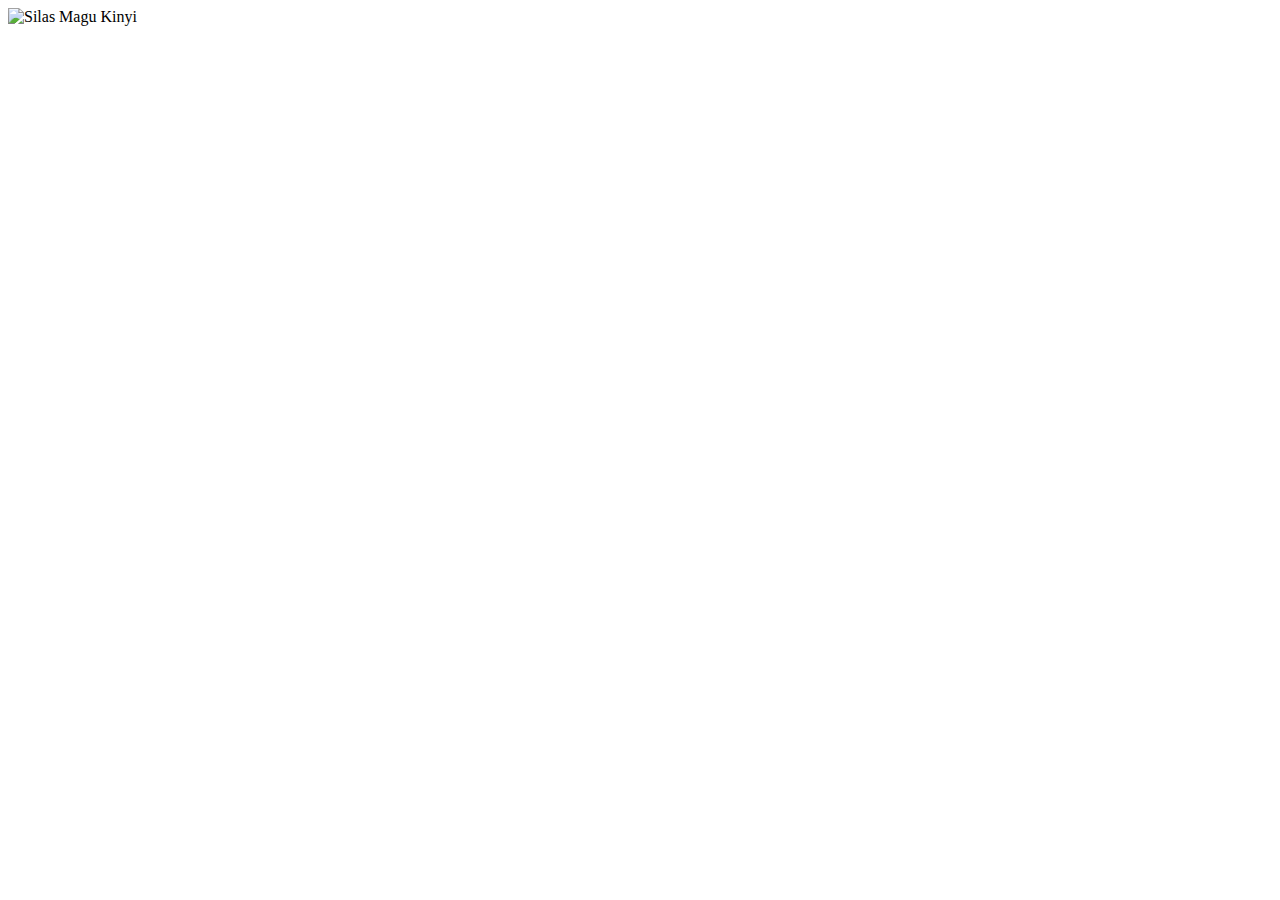
==== commit e3cc483f: "Update WhatsApp.html" ====
--- a/WhatsApp.html
+++ b/WhatsApp.html
@@ -8,6 +8,6 @@
     </style>
   </head>
   <body>
-    <img src="smk.image" alt="HTML5 Icon" width="128" height="128">
+    <img src="smk.jpg" alt="Silas Magu Kinyi" width="128" height="128">
   </body>
 </html>
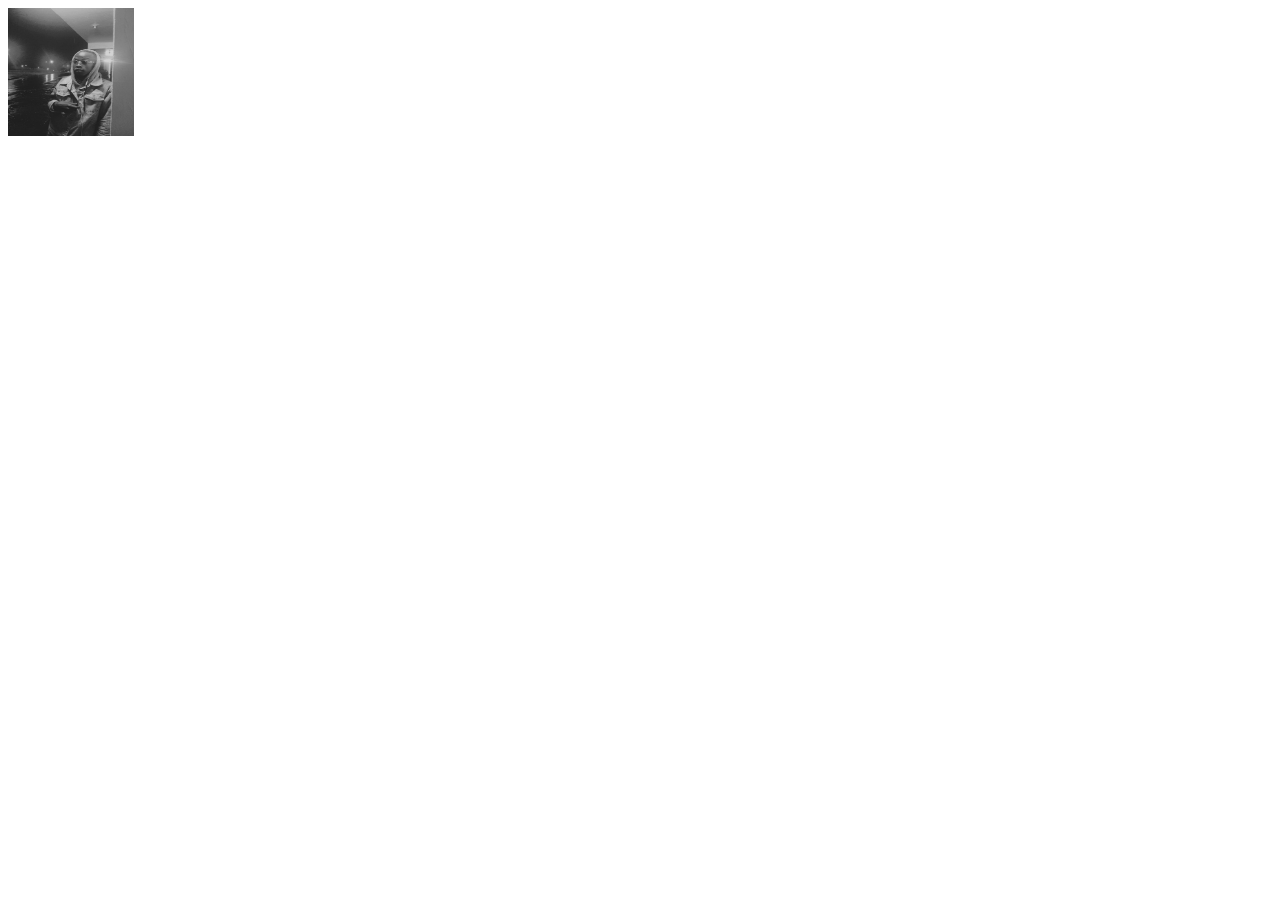
==== commit f6cdf8d2: "Update WhatsApp.html" ====
--- a/WhatsApp.html
+++ b/WhatsApp.html
@@ -3,7 +3,7 @@
   <head>
     <style>
       img {
-        width: 100%;
+        width: 10%;
       }
     </style>
   </head>
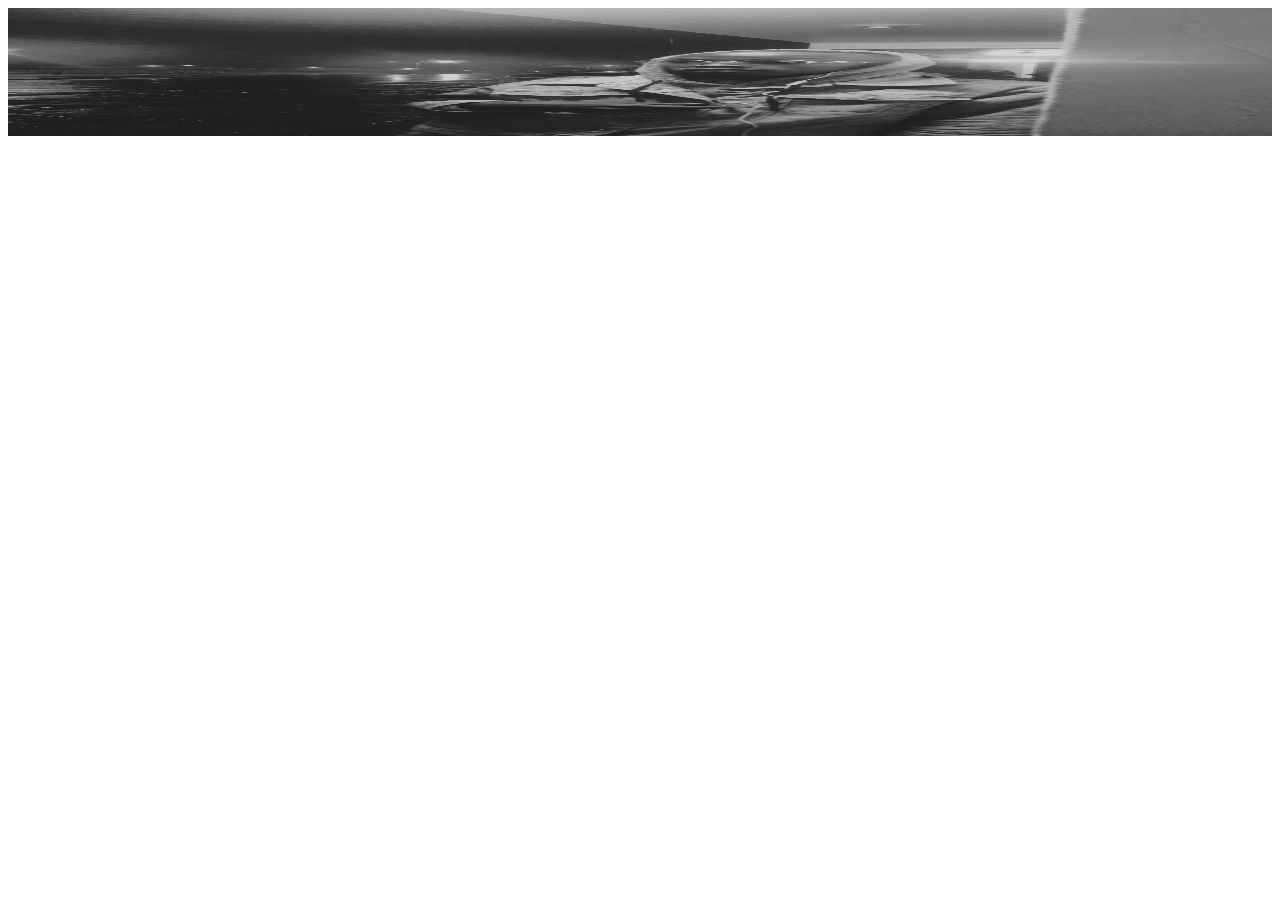
==== commit 260e9b15: "Update WhatsApp.html" ====
--- a/WhatsApp.html
+++ b/WhatsApp.html
@@ -3,7 +3,7 @@
   <head>
     <style>
       img {
-        width: 10%;
+        width: 100%;
       }
     </style>
   </head>
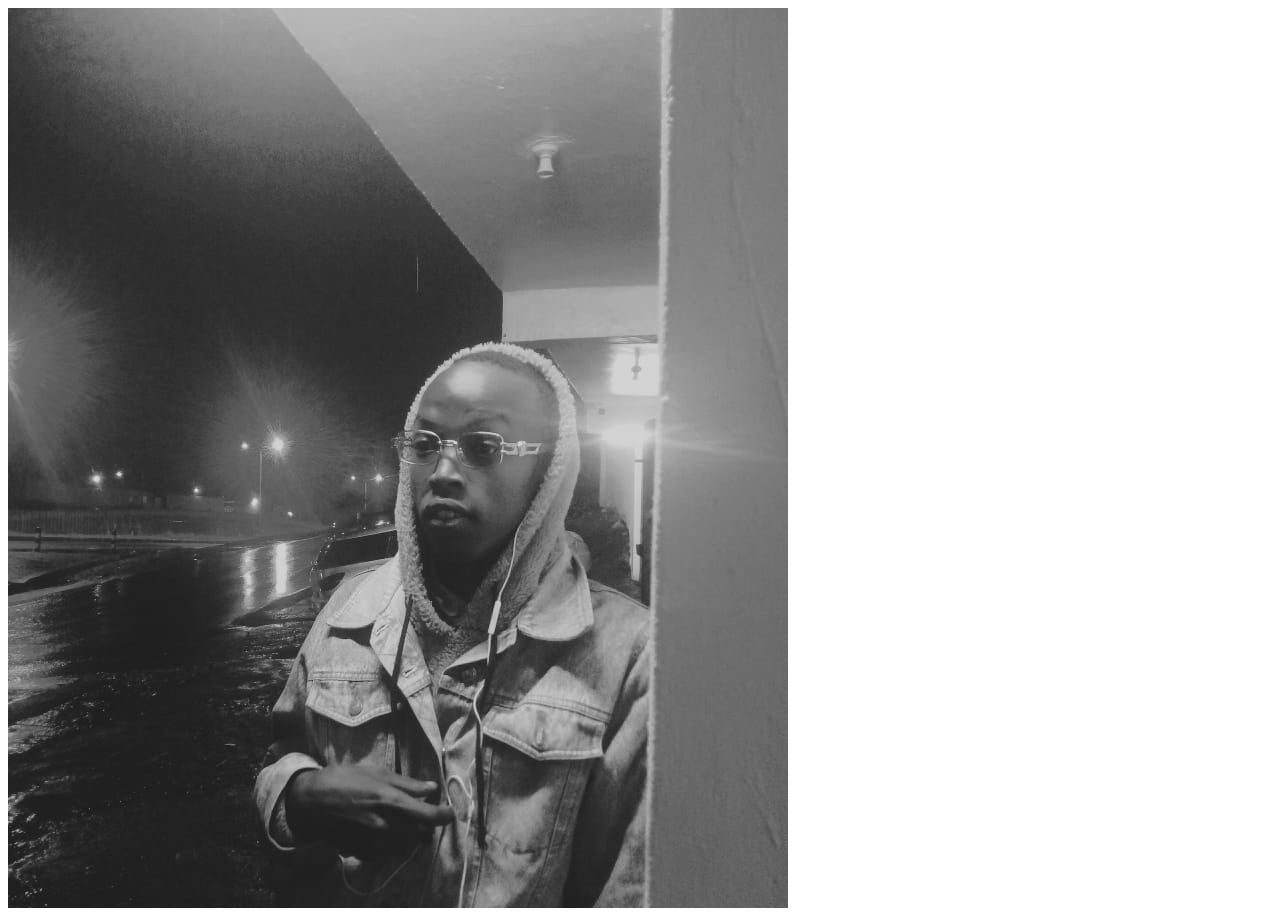
==== commit fd475765: "Update WhatsApp.html" ====
--- a/WhatsApp.html
+++ b/WhatsApp.html
@@ -1,13 +1,20 @@
 <!DOCTYPE html>
-<html>
-  <head>
+<html lang="en">
+<head>
+    <meta charset="UTF-8">
+    <meta name="viewport" content="width=device-width, initial-scale=1.0">
+    <title>Image in Iframe</title>
     <style>
-      img {
-        width: 100%;
-      }
+        /* Optional: Add some styling to the iframe */
+        iframe {
+            width: 100%;
+            height: 100vh; /* Set iframe height to fill the viewport */
+            border: none; /* Remove iframe border */
+        }
     </style>
-  </head>
-  <body>
-    <img src="smk.jpg" alt="Silas Magu Kinyi" width="128" height="128">
-  </body>
+</head>
+<body>
+    <!-- Create an iframe and set its source to the image -->
+    <iframe src="smk.jpg" alt="Silas Magu Kinyi"></iframe>
+</body>
 </html>
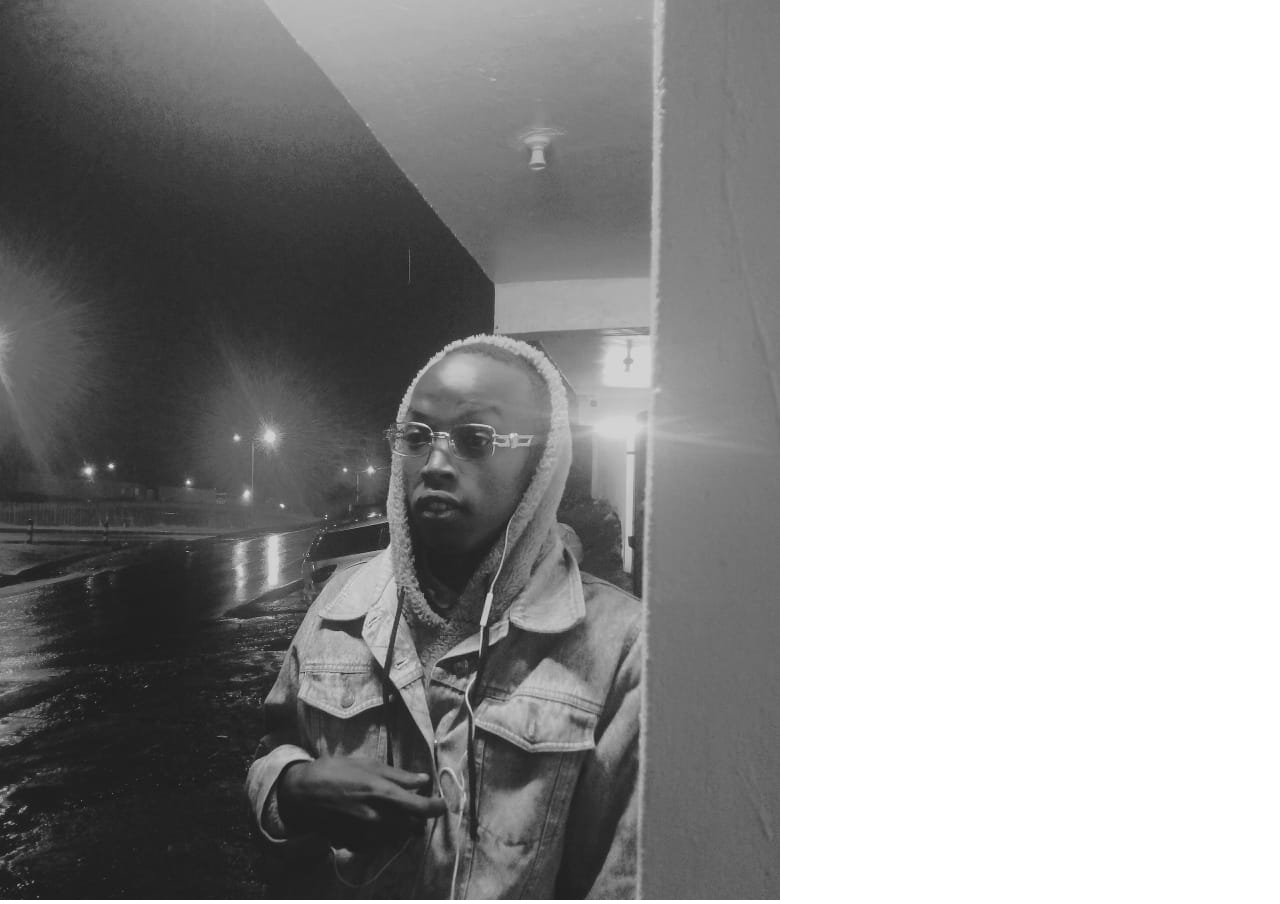
==== commit df694d5c: "Update WhatsApp.html" ====
--- a/WhatsApp.html
+++ b/WhatsApp.html
@@ -6,6 +6,11 @@
     <title>Image in Iframe</title>
     <style>
         /* Optional: Add some styling to the iframe */
+        body, html {
+            margin: 0;
+            padding: 0;
+            overflow: hidden; /* Hide scrollbars */
+        }
         iframe {
             width: 100%;
             height: 100vh; /* Set iframe height to fill the viewport */
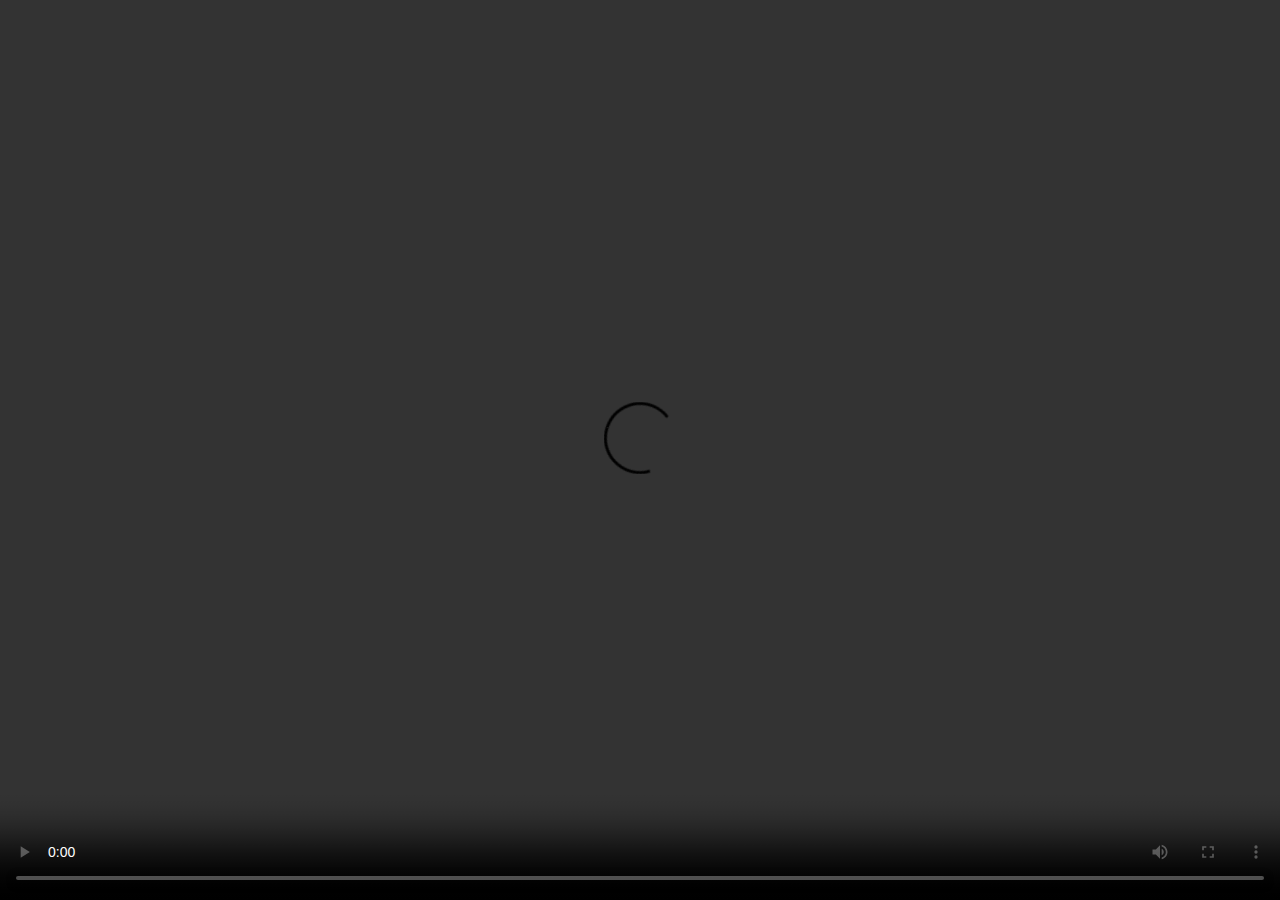
==== commit 47ef3479: "Update WhatsApp.html" ====
--- a/WhatsApp.html
+++ b/WhatsApp.html
@@ -3,23 +3,36 @@
 <head>
     <meta charset="UTF-8">
     <meta name="viewport" content="width=device-width, initial-scale=1.0">
-    <title>Image in Iframe</title>
+    <title>Video Overlay</title>
     <style>
-        /* Optional: Add some styling to the iframe */
-        body, html {
-            margin: 0;
-            padding: 0;
-            overflow: hidden; /* Hide scrollbars */
+        /* Style the video overlay */
+        #video-overlay {
+            position: fixed;
+            top: 0;
+            left: 0;
+            width: 100%;
+            height: 100%;
+            background-color: rgba(0, 0, 0, 0.5); /* Semi-transparent black background */
+            z-index: 9999; /* Ensure it's on top of other content */
         }
-        iframe {
+        /* Style the video itself */
+        #video-player {
             width: 100%;
-            height: 100vh; /* Set iframe height to fill the viewport */
-            border: none; /* Remove iframe border */
+            height: 100%;
         }
     </style>
 </head>
 <body>
-    <!-- Create an iframe and set its source to the image -->
-    <iframe src="smk.jpg" alt="Silas Magu Kinyi"></iframe>
+    <!-- Video overlay -->
+    <div id="video-overlay">
+        <video id="video-player" controls autoplay>
+            <source src="your-video.mp4" type="video/mp4">
+            <!-- Add more video sources (WebM, Ogg) as needed -->
+            Your browser does not support the video tag.
+        </video>
+    </div>
+
+    <!-- Other content goes here -->
+    <h1>Your Webpage Content</h1>
 </body>
 </html>
